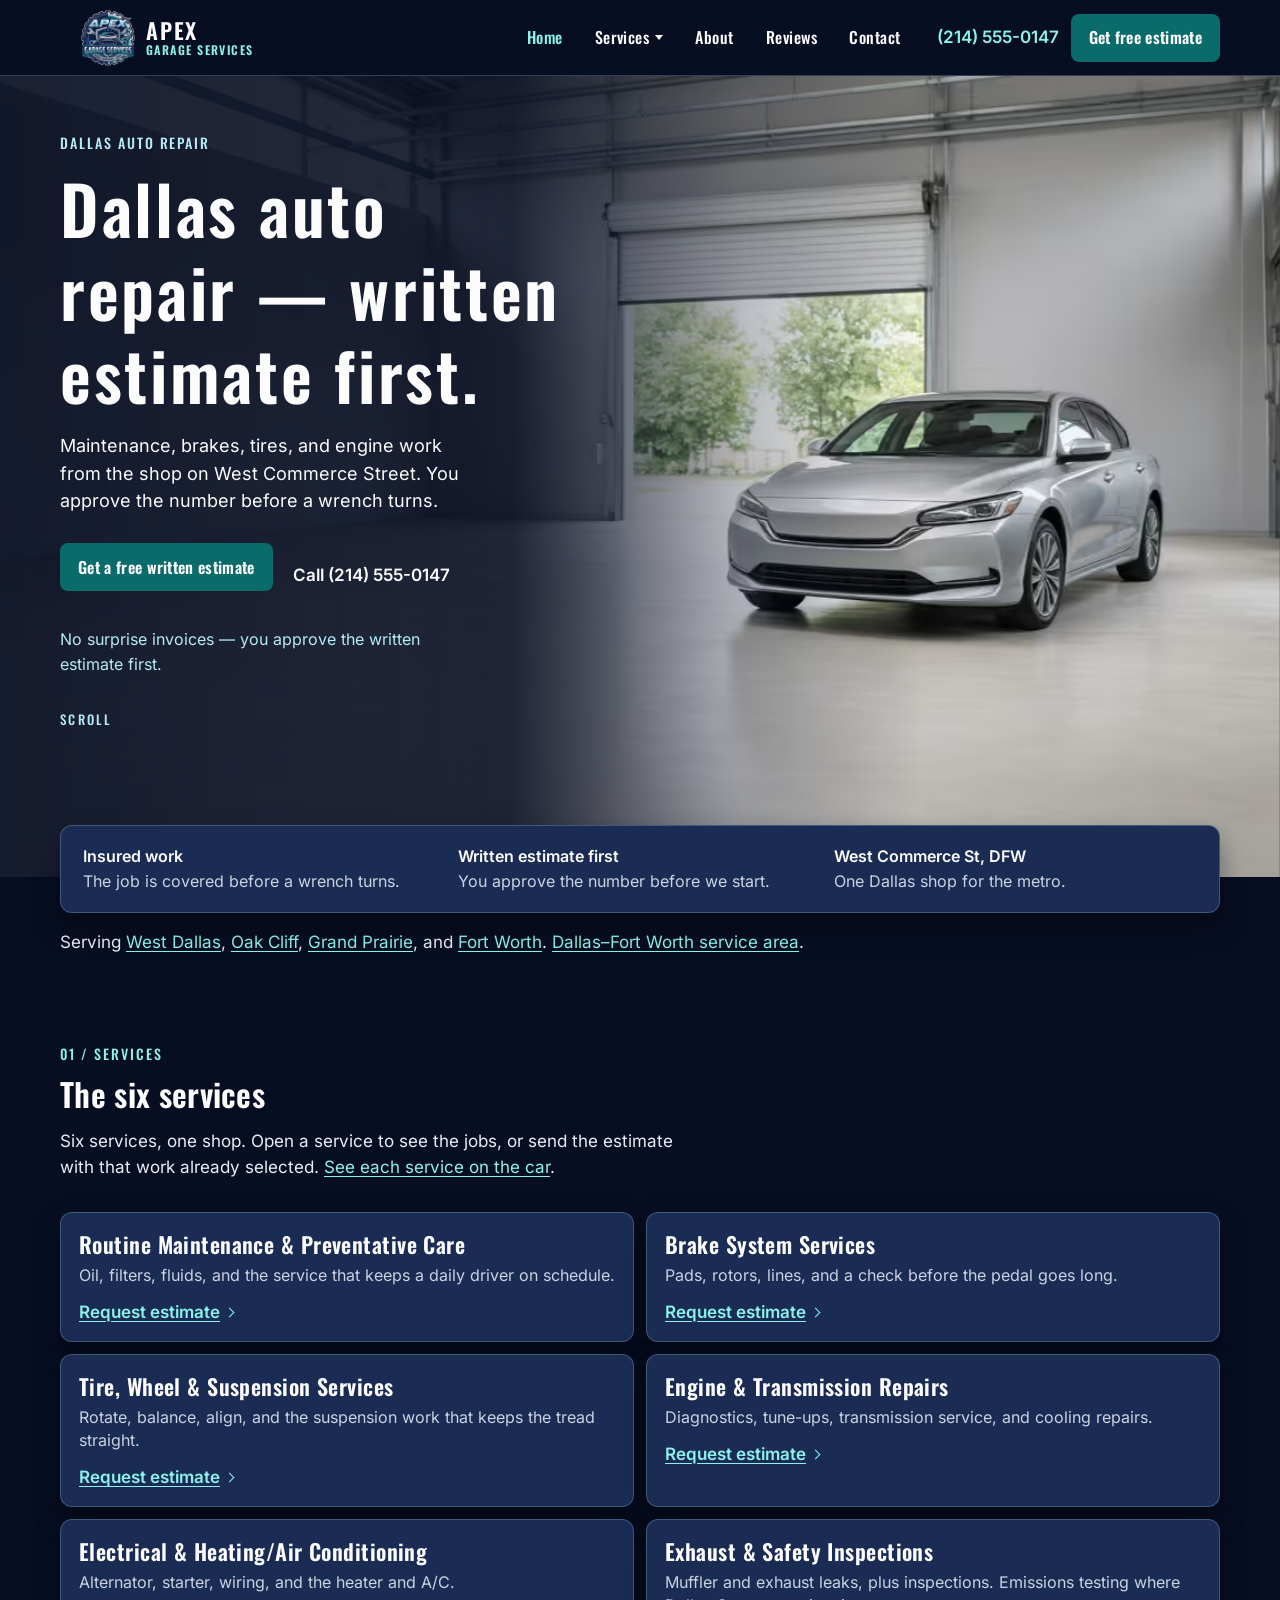
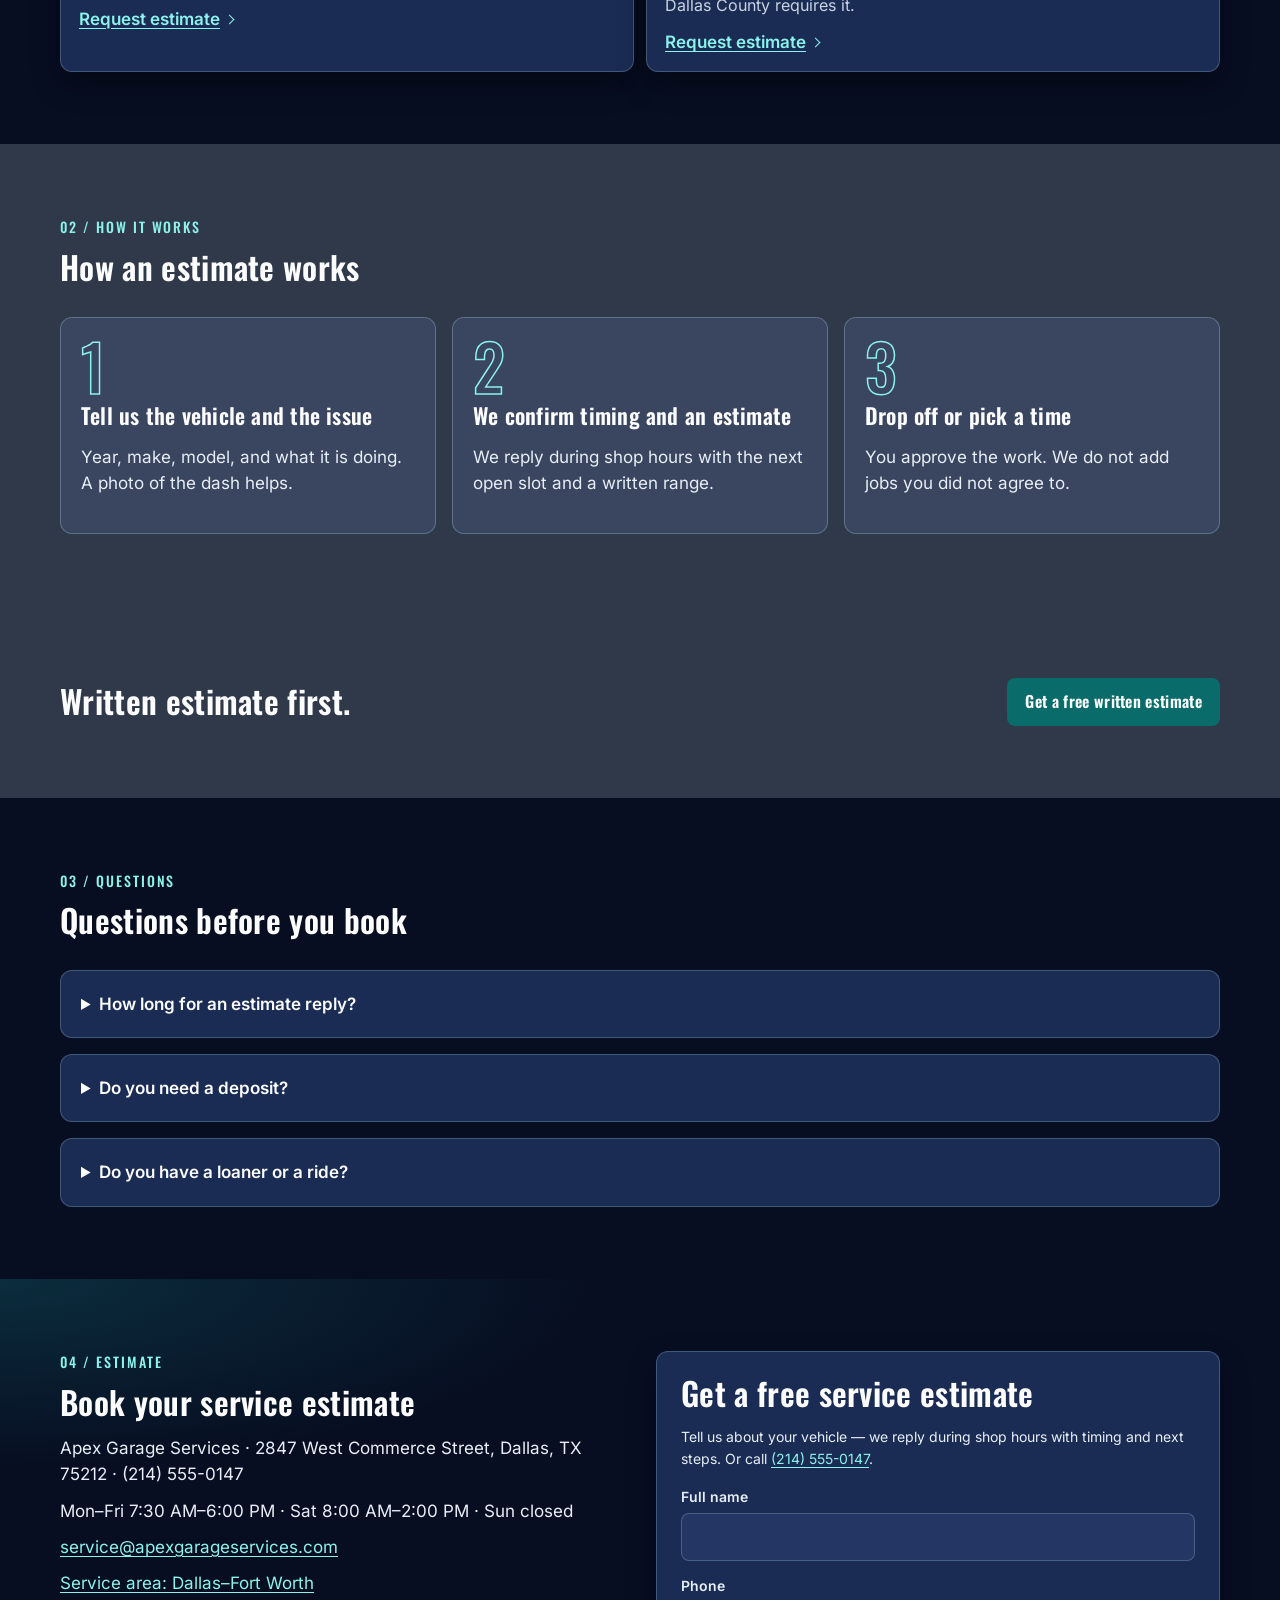
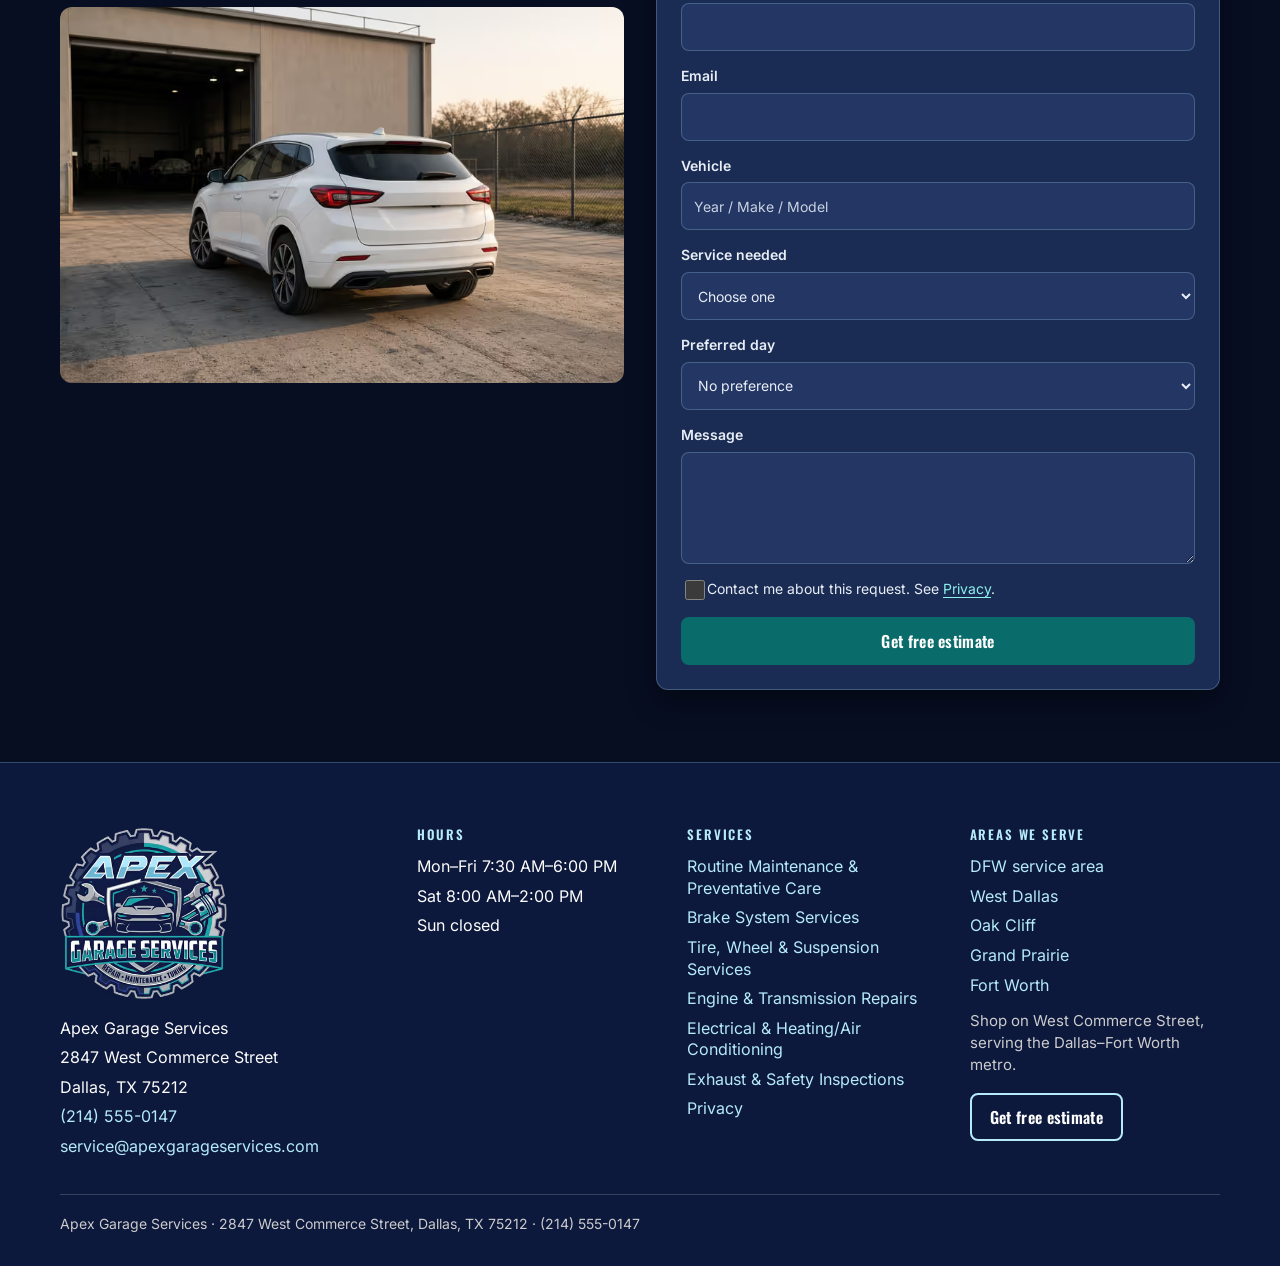
==== index.html @ 8681dbf9 "Show each service on a labeled cutaway of the sedan. The services stage opens on a cutaway with six " ====
<!DOCTYPE html>
<html lang="en">
<head>
<meta charset="utf-8">
<meta name="viewport" content="width=device-width, initial-scale=1">
<meta name="robots" content="noindex, nofollow">
<title>Dallas Auto Repair | Written Estimates | Apex Garage Services</title>
<meta name="description" content="Maintenance, brakes, tires, engine work, electrical, and inspections on West Commerce Street in West Dallas. Written estimate first — you approve the work before we start.">
<link rel="canonical" href="https://apex-garage-services.vercel.app/">
<meta property="og:title" content="Dallas Auto Repair | Written Estimates | Apex Garage Services">
<meta property="og:description" content="Maintenance, brakes, tires, engine work, electrical, and inspections on West Commerce Street in West Dallas. Written estimate first — you approve the work before we start.">
<meta property="og:type" content="website">
<meta property="og:url" content="https://apex-garage-services.vercel.app/">
<meta property="og:image" content="https://apex-garage-services.vercel.app/assets/img/og-default.jpg">
<meta name="twitter:card" content="summary_large_image">
<meta name="twitter:title" content="Dallas Auto Repair | Written Estimates | Apex Garage Services">
<meta name="twitter:description" content="Maintenance, brakes, tires, engine work, electrical, and inspections on West Commerce Street in West Dallas. Written estimate first — you approve the work before we start.">
<meta name="twitter:image" content="https://apex-garage-services.vercel.app/assets/img/og-default.jpg">
<meta name="theme-color" content="#0C183C">
<link rel="icon" href="favicon.png" type="image/png">
<link rel="preload" as="image" type="image/avif" imagesrcset="assets/img/hero-bay-480.avif 480w, assets/img/hero-bay-768.avif 768w, assets/img/hero-bay-960.avif 960w, assets/img/hero-bay.avif 1280w" imagesizes="100vw" fetchpriority="high">
<link rel="preload" href="assets/fonts/oswald-latin.woff2" as="font" type="font/woff2" crossorigin>
<style id="apex-css">@keyframes hero-drift{0%{transform:scale(1.07)}to{transform:scale(1)}}@keyframes rise-in{0%{opacity:0;transform:translateY(16px)}to{opacity:1;transform:none}}@keyframes pin-pulse{0%{transform:scale(.7);opacity:.9}to{transform:scale(1.5);opacity:0}}@font-face{font-family:Inter;font-style:normal;font-weight:400 600;font-display:swap;src:url(/assets/fonts/inter-latin.woff2)format("woff2");unicode-range:U+0000-00FF,U+0131,U+0152-0153,U+02BB-02BC,U+02C6,U+02DA,U+02DC,U+0304,U+0308,U+0329,U+2000-206F,U+20AC,U+2122,U+2191,U+2193,U+2212,U+2215,U+FEFF,U+FFFD}@font-face{font-family:Oswald;font-style:normal;font-weight:500 600;font-display:swap;src:url(/assets/fonts/oswald-latin.woff2)format("woff2");unicode-range:U+0000-00FF,U+0131,U+0152-0153,U+02BB-02BC,U+02C6,U+02DA,U+02DC,U+0304,U+0308,U+0329,U+2000-206F,U+20AC,U+2122,U+2191,U+2193,U+2212,U+2215,U+FEFF,U+FFFD}:root{--apex-navy:#0c183c;--apex-slate:#30394a;--apex-cyan:#b5eaf8;--apex-teal:#189c9c;--apex-teal-deep:#0c8490;--apex-teal-text:#8cf3ec;--apex-teal-text-hover:#d8fbff;--apex-teal-btn:#0a6b6b;--apex-teal-btn-hover:#084f52;--apex-silver:#acb1b7;--apex-silver-light:#cccccc;--apex-white:#fcfcfc;--apex-ground:#070e22;--apex-surface:#1b2c54;--apex-surface-2:#243664;--apex-line:rgba(181, 234, 248, 0.24);--apex-ink:#e8eef6;--apex-muted:#c9d3e2;--apex-navy-hover:#08122c;--apex-danger:#ffb7c3;--shadow:0 12px 28px rgba(0, 0, 0, 0.4);--radius-card:12px;--radius-ctl:8px;--max:1160px;--header:76px;--ease-out:cubic-bezier(0.2, 0.7, 0.2, 1);--motion-hover:220ms;--motion-reveal:520ms;--motion-menu:200ms}*,::after,::before{box-sizing:border-box}body,html{overflow-x:clip}html{scroll-behavior:smooth;color-scheme:dark}body{margin:0;background:var(--apex-ground);color:var(--apex-ink);font-family:Inter,system-ui,-apple-system,"Segoe UI",sans-serif;font-size:17px;line-height:1.55}img{max-width:100%;display:block}a{text-underline-offset:.18em}.bay-show .lane.is-on .lane-main strong,.site-nav a[aria-current=page],.site-nav a[aria-current=true],a,a:visited{color:var(--apex-teal-text)}.card h2 a:hover,.card h3 a:hover,a:hover{color:var(--apex-teal-text-hover)}.btn,.eyebrow,.menu-btn,.site-nav a,h1,h2,h3{font-family:Oswald,"Arial Narrow",Impact,sans-serif}.skip,h1,h2,h3{color:var(--apex-white)}h1,h2,h3{margin:0 0 16px;font-weight:600;letter-spacing:.01em;line-height:1.08}h1{font-size:clamp(36px,5vw,56px);max-width:16ch}h2{font-size:clamp(28px,3vw,32px)}h3{font-size:22px}p{margin:0 0 16px}.skip{position:absolute;left:16px;top:-40px;z-index:20;background:var(--apex-surface);padding:8px 12px}.skip:focus{top:8px}:focus-visible{outline:2px solid var(--apex-cyan);outline-offset:3px}.wrap{width:min(var(--max),calc(100% - 32px));margin-inline:auto}.site-header{position:sticky;top:0;z-index:30;height:var(--header);background:var(--apex-ground);border-bottom:1px solid var(--apex-line)}.header-bar,.logo{display:flex;align-items:center}.header-bar{height:100%;gap:24px}.logo{flex:none;gap:10px;color:var(--apex-white);text-decoration:none}.logo img{width:56px;height:56px;object-fit:contain}.logo-text{display:flex;flex-direction:column;gap:3px;line-height:1;font-family:Oswald,"Arial Narrow",Impact,sans-serif;font-weight:600}.logo-text span:first-child{font-size:22px;letter-spacing:.08em;text-transform:uppercase}.logo-text span:last-child{font-size:12px;letter-spacing:.12em;text-transform:uppercase;color:var(--apex-teal-text)}.site-nav{display:flex;align-items:center;gap:8px;margin-left:auto}.site-nav a{color:var(--apex-white);text-decoration:none;font-size:16px;letter-spacing:.03em;padding:10px 12px;border-radius:var(--radius-ctl)}.site-nav a:hover{background:var(--apex-surface-2);color:var(--apex-white)}.nav-drop{position:relative}.nav-drop>a{display:inline-flex;align-items:center;gap:6px}.nav-drop>a::after{content:"";width:0;height:0;border-left:4px solid transparent;border-right:4px solid transparent;border-top:5px solid currentColor}.nav-menu{display:flex;flex-direction:column;gap:4px;position:absolute;top:calc(100% + 4px);left:0;z-index:5;width:max-content;min-width:260px;max-width:min(26rem,calc(100vw - 24px));padding:8px;background:var(--apex-surface);border:1px solid var(--apex-line);border-radius:var(--radius-card);box-shadow:var(--shadow);visibility:hidden;opacity:0;transform:translateY(4px);pointer-events:none}.nav-menu::before{content:"";position:absolute;left:0;right:0;top:-12px;height:12px}.nav-drop:focus-within .nav-menu,.nav-drop:hover .nav-menu,.nav-drop[data-open=true] .nav-menu{visibility:visible;opacity:1;transform:none;pointer-events:auto;transition:opacity var(--motion-menu) var(--ease-out),transform var(--motion-menu) var(--ease-out)}.nav-menu a{display:flex;padding:10px 18px;line-height:1.25;letter-spacing:.02em;white-space:normal}.header-actions{display:flex;align-items:center;gap:12px}.call,.nav-menu a{min-height:44px;align-items:center}.call{color:var(--apex-teal-text);font-weight:600;text-decoration:none;display:inline-flex}.btn,.menu-btn{min-height:48px;border-radius:var(--radius-ctl);color:var(--apex-white);font-size:16px}.menu-btn{display:none;min-width:48px;border:1px solid var(--apex-line);background:var(--apex-surface);letter-spacing:.04em}.btn{position:relative;isolation:isolate;display:inline-flex;align-items:center;justify-content:center;padding:0 18px;border:0;font-weight:600;letter-spacing:.02em;text-decoration:none;cursor:pointer}.btn-teal:hover,.btn:hover{background:var(--apex-teal-btn-hover);color:var(--apex-white)}.btn,.btn-teal{background:var(--apex-teal-btn)}.btn-ghost{background:0 0;color:var(--apex-cyan);border:2px solid var(--apex-cyan)}.btn-ghost:hover{background:rgba(181,234,248,.12);color:var(--apex-cyan)}.hero{display:grid;min-height:min(88vh,780px);background:var(--apex-navy);overflow:visible}.cards>*,.footer-grid>*,.gallery>*,.hero>*,.split>*,.steps>*{min-width:0}.hero-media{grid-area:1/1;min-height:100%;background:var(--apex-slate);overflow:hidden}.hero-shade{grid-area:1/1;z-index:1;background:linear-gradient(90deg,rgba(7,14,34,.92)0,rgba(7,14,34,.88) 40%,rgba(7,14,34,.28) 58%,rgba(7,14,34,0) 72%);pointer-events:none}.hero-media img{width:100%;height:100%;object-fit:cover}.hero-copy{grid-area:1/1;z-index:2;display:flex;flex-direction:column;justify-content:center;width:min(var(--max),calc(100% - 32px));margin-inline:auto;padding:56px 0 148px;background:0 0;color:var(--apex-white)}.hero-copy h1{font-size:clamp(2.75rem,4vw + 1rem,5rem);max-width:none;letter-spacing:.04em;line-height:1.24}.hero-copy h1 span{display:block}.hero-actions{display:flex;flex-wrap:wrap;align-items:center;gap:12px 20px;margin:4px 0 12px}.hero-actions .btn{margin:0}.hero-call{color:var(--apex-white);font-weight:600;text-decoration:none;min-height:48px;display:inline-flex;align-items:center}.hero-call:hover,.scroll-cue{color:var(--apex-cyan)}.scroll-cue{margin:12px 0 0;font-family:Oswald,"Arial Narrow",Impact,sans-serif;font-size:13px;letter-spacing:.18em;text-transform:uppercase}.chips a,.promise-card{background:var(--apex-surface)}.promise-card{grid-area:1/1;z-index:3;align-self:end;width:min(var(--max),calc(100% - 32px));margin:0 auto -36px;padding:18px 22px;color:var(--apex-ink);border:1px solid var(--apex-line);border-radius:var(--radius-card);box-shadow:var(--shadow)}.promise-card .trust li{padding-top:0;border-top:0;color:var(--apex-muted)}.promise-card .trust strong{color:var(--apex-white)}.area-band{padding:52px 0 16px;background:var(--apex-ground)}.area-band p{margin-block:0}.chips,.cta-band .wrap{display:flex;flex-wrap:wrap}.chips{gap:10px;margin:0;padding:0;list-style:none}.chips a{display:inline-flex;align-items:center;min-height:44px;padding:0 16px;border:1.5px solid var(--apex-teal);border-radius:999px;color:var(--apex-teal-text);font-weight:600;text-decoration:none}.chips a:hover{background:var(--apex-surface-2);color:var(--apex-teal-text-hover)}.cta-band{padding:36px 0}.cta-band .wrap{align-items:center;justify-content:space-between;gap:16px 24px}.cta-band h2{margin:0}#estimate{scroll-margin-top:calc(var(--header) + 8px)}.band .step h3,.band>.wrap>.section-head h2,.cta-band .btn,.cta-band h2,.hero-copy h1,.trust strong{color:var(--apex-white)}.band-navy{background:var(--apex-navy)}.band .step span{font-size:clamp(42px,5vw,68px);line-height:.85;margin-bottom:12px;color:transparent;-webkit-text-stroke:1.5px var(--apex-teal-text)}.band .step{color:var(--apex-ink);background:#3a4560;border-color:rgba(181,234,248,.28)}.eyebrow{margin:0 0 12px;color:var(--apex-teal-text);font-size:14px;letter-spacing:.14em;text-transform:uppercase}.hero-copy .eyebrow{color:var(--apex-cyan)}.lede{font-size:18px;max-width:38ch}.hero-copy .btn{align-self:flex-start;margin:8px 0 24px}.trust{display:grid;grid-template-columns:repeat(3,1fr);gap:12px;margin:0;padding:0;list-style:none}.trust li{margin:0;padding-top:12px;border-top:1px solid rgba(252,252,252,.28);color:var(--apex-silver-light);font-size:16px}.trust strong{display:block;font-size:16px}.section{padding:72px 0}.section-head{max-width:640px;margin-bottom:32px}.cards{display:grid;grid-template-columns:repeat(3,1fr);gap:24px}.lane-list{display:grid;grid-template-columns:1fr 1fr;gap:12px;margin:0;padding:0;list-style:none}.lane{display:flex;flex-direction:column;align-items:flex-start;gap:12px;position:relative;isolation:isolate;min-height:100%;padding:18px 18px 16px;background:var(--apex-surface);border:1px solid var(--apex-line);border-radius:var(--radius-card);box-shadow:var(--shadow);--spot-x:50%;--spot-y:20%}.lane::after,.lane::before{content:"";position:absolute;pointer-events:none}.lane::before{inset:0;border-radius:inherit;background:radial-gradient(240px circle at var(--spot-x) var(--spot-y),rgba(140,243,236,.22),transparent 70%);opacity:0}.lane::after{left:16px;right:16px;top:0;height:1px;background:linear-gradient(90deg,transparent,var(--apex-teal-text),transparent);opacity:0;transform:scaleX(.4);transform-origin:center}.lane:focus-within{border-color:rgba(140,243,236,.55)}.lane-est,.lane-main{position:relative;z-index:1}.lane-main{text-decoration:none}.lane-main strong{display:block;margin-bottom:6px;font-family:Oswald,"Arial Narrow",Impact,sans-serif;font-weight:600;font-size:22px;letter-spacing:.02em;line-height:1.2}.lane-main span{display:block;color:var(--apex-muted);font-size:16px;line-height:1.45}.lane-main,.lane-main:hover{color:var(--apex-white)}.lane-est{display:inline-flex;align-items:center;gap:6px;font-weight:600}.lane-est::after{content:"";width:7px;height:7px;border-top:1.5px solid currentColor;border-right:1.5px solid currentColor;transform:rotate(45deg)}@media (max-width:800px){.lane-list{grid-template-columns:1fr}}.card,.card>a{position:relative}.card{display:flex;flex-direction:column;isolation:isolate;background:var(--apex-surface);border:1px solid var(--apex-line);border-radius:var(--radius-card);box-shadow:var(--shadow);overflow:visible}.card>a{display:block;aspect-ratio:3/2;overflow:hidden;border-radius:calc(var(--radius-card) - 1px) calc(var(--radius-card) - 1px)0 0}.card img{position:absolute;inset:0;width:100%;height:100%;object-fit:cover}.card h2{margin:0;font-size:22px}.card h2 a,.card h3 a{color:inherit;text-decoration:none}.logo picture,.site-footer picture{display:contents}.card>a picture,.card>picture,.frame picture,.hero-media picture{display:block;height:100%}.lead-form button:disabled{opacity:.65;cursor:wait}.form-status{margin:0 0 12px}.card-body{padding:20px 20px 24px;display:flex;flex-direction:column;gap:8px;flex:1}.card-body p{flex:1}.icon{width:36px;height:36px;color:var(--apex-teal)}.faq,.gallery .stack,.quotes,.steps{display:grid;gap:16px}.steps{grid-template-columns:repeat(3,1fr)}.faq details,.note,.quote,.step{background:var(--apex-surface);border:1px solid var(--apex-line);border-radius:var(--radius-card);padding:20px}.step span{display:block;margin-bottom:8px;color:var(--apex-teal-text);font-family:Oswald,"Arial Narrow",sans-serif;font-size:20px}.band{background:var(--apex-slate);color:var(--apex-white)}.band a,.site-footer a{color:var(--apex-cyan)}.split{display:grid;grid-template-columns:1fr 1fr;gap:32px;align-items:start}.frame{border-radius:var(--radius-card);overflow:hidden;min-height:240px;background:var(--apex-slate)}.frame img{width:100%;height:100%;object-fit:cover;min-height:240px}.nap{margin:0;padding:0;list-style:none}.nap li{margin:0 0 10px}.lead-form{background:var(--apex-surface);border:1px solid var(--apex-line);border-radius:var(--radius-card);box-shadow:var(--shadow);padding:24px}.form-grid,label{display:grid;gap:14px}label{gap:6px;font-size:14px;font-weight:600}input,select,textarea{width:100%;min-height:48px;padding:10px 12px;border:1px solid var(--apex-line);border-radius:var(--radius-ctl);background:var(--apex-surface-2);color:var(--apex-ink);font:inherit;font-weight:400}textarea{min-height:112px;resize:vertical}input:focus,select:focus,textarea:focus{outline:2px solid var(--apex-cyan);outline-offset:1px;border-color:var(--apex-teal)}.check{grid-template-columns:20px 1fr;align-items:start;font-weight:400}.check input{width:20px;min-height:20px;margin-top:2px;accent-color:var(--apex-teal)}.hp{position:absolute;left:-9999px;height:0;overflow:hidden}.field-error{margin:0;color:var(--apex-danger);font-size:14px;font-weight:600}::placeholder{color:var(--apex-muted);opacity:1}::selection{background:var(--apex-cyan);color:var(--apex-navy)}input:-webkit-autofill,select:-webkit-autofill,textarea:-webkit-autofill{-webkit-text-fill-color:var(--apex-ink);caret-color:var(--apex-ink);box-shadow:0 0 0 1000px var(--apex-surface-2) inset}.is-invalid{border-color:var(--apex-danger)}.help{margin:0 0 16px;font-size:14px}.site-footer{background:var(--apex-navy);color:var(--apex-white);padding:64px 0 32px;border-top:1px solid var(--apex-line)}.footer-grid{display:grid;grid-template-columns:minmax(220px,1.3fr) minmax(190px,.95fr) minmax(200px,1fr) minmax(200px,1fr);gap:36px 32px;align-items:start}.lockup{width:168px;height:auto}.fine{margin-top:36px;padding-top:18px;border-top:1px solid rgba(252,252,252,.18);color:var(--apex-silver-light);font-size:14px}.mobile-bar{display:none}.page-hero{padding:56px 0 8px}.page-hero h1{max-width:18ch;font-size:clamp(2.25rem,3vw + 1rem,3.4rem)}.prose{max-width:68ch}.breadcrumbs ol,.related{display:flex;flex-wrap:wrap;gap:12px}.gallery{display:grid;grid-template-columns:1.4fr 1fr;gap:16px}details summary{cursor:pointer;font-weight:600;color:var(--apex-white)}details p{margin:12px 0 0}@media (max-width:900px){.cards,.footer-grid,.gallery,.split,.steps,.trust{grid-template-columns:1fr}.section{padding:48px 0}.nav-drop,.nav-menu,.site-nav{flex-direction:column;align-items:stretch}.site-nav{display:none;position:absolute;top:var(--header);left:0;right:0;gap:0;padding:8px 16px 16px;background:var(--apex-surface);border-bottom:1px solid var(--apex-line)}.site-nav[data-open=true]{display:flex}.nav-drop,.nav-menu{display:flex}.nav-menu{position:static;width:auto;min-width:0;margin:4px 0 8px;padding:6px;gap:4px;border:1px solid var(--apex-line);border-radius:var(--radius-ctl);box-shadow:none;background:var(--apex-ground);visibility:visible;opacity:1;transform:none;pointer-events:auto}.nav-menu a{white-space:normal}.menu-btn{display:inline-flex;align-items:center;justify-content:center}.logo img{width:44px;height:44px}.logo-text span:first-child{font-size:18px}.logo-text span:last-child{font-size:10px}.header-actions .btn,.header-actions .call{display:none}.mobile-bar{display:grid;grid-template-columns:1fr 1fr;gap:8px;position:fixed;left:0;right:0;bottom:0;z-index:40;padding:8px 12px calc(8px + env(safe-area-inset-bottom));background:var(--apex-surface);border-top:1px solid var(--apex-line)}html{scroll-padding-bottom:112px}body{padding-bottom:112px}#estimate,.lead-form,.lead-form button,.lead-form input,.lead-form select,.lead-form textarea{scroll-margin-bottom:112px}}@media (prefers-reduced-motion:reduce){html{scroll-behavior:auto}*,::after,::before{animation:none!important;transition:none!important}[data-reveal],[data-reveal].is-pending,[data-reveal].is-shown{opacity:1!important;transform:none!important}.nav-drop:focus-within .nav-menu,.nav-drop:hover .nav-menu,.nav-drop[data-open=true] .nav-menu{opacity:1!important;visibility:visible!important;transform:none!important}}.trust-line{margin:0 0 20px;color:var(--apex-cyan);font-size:16px;max-width:36ch}.breadcrumbs{padding:16px 0 0;font-size:14px}.breadcrumbs ol{gap:8px;margin:0;padding:0;list-style:none;color:var(--apex-muted)}.breadcrumbs li:not(:last-child)::after{content:"/";margin-left:8px;color:var(--apex-silver)}.breadcrumbs a{color:var(--apex-teal-text);text-decoration:none}.breadcrumbs a:hover,.site-footer a:hover{text-decoration:underline}.map-embed{margin:16px 0;border-radius:var(--radius-card);overflow:hidden;border:1px solid var(--apex-line);background:var(--apex-slate);aspect-ratio:4/3}.map-embed iframe{display:block;width:100%;height:100%;border:0}.neighborhoods{display:grid;gap:28px;max-width:72ch}.neighborhood h2{margin-bottom:10px}.bio-slots,.cert-slots{display:grid;gap:12px;margin:0 0 24px;padding:0}.cert-slots{list-style:disc;padding-left:1.2em}#google-reviews .prose,.bio-slot{padding:16px;border:1px dashed var(--apex-line);border-radius:var(--radius-card);background:var(--apex-surface)}.bio-slot h3{margin-bottom:8px;font-size:18px}.area-links a{white-space:nowrap}.mobile-bar.is-hidden{transform:translateY(110%);pointer-events:none}.mobile-bar{transition:transform .2s ease}.mobile-bar .btn{width:100%}@media (max-width:900px){.hero{display:flex;flex-direction:column;min-height:0}.hero-shade{display:none}.hero-media{position:relative;height:26vh;min-height:160px;max-height:220px}.hero-media img,.hero-media picture{max-height:none;height:100%;aspect-ratio:auto}.hero-copy{width:auto;margin:0;padding:22px 20px 16px;background:var(--apex-navy)}.hero-copy h1{font-size:clamp(1.85rem,7.2vw,2.5rem);max-width:none;letter-spacing:.03em;line-height:1.12}.hero-copy .lede{font-size:16.5px}.promise-card{position:relative;width:min(var(--max),calc(100% - 32px));margin:16px auto 0}.area-band{padding-top:28px}.scroll-cue{display:none}.trust-line{margin-bottom:12px}}@media (max-width:900px) and (max-height:700px){.hero-media{height:22vh;min-height:140px;max-height:180px}.hero-copy{padding-top:16px;padding-bottom:8px}}.site-footer h2{margin:0 0 14px;color:var(--apex-cyan);font-size:13px;font-weight:600;letter-spacing:.14em;text-transform:uppercase;line-height:1.2}.footer-list{display:grid;gap:8px;margin:0;padding:0;list-style:none}.footer-brand .footer-list{margin-top:18px}.site-footer .footer-list li{margin:0;color:var(--apex-white);font-size:16px;line-height:1.35}.site-footer a{text-decoration:none}.footer-note{margin:14px 0 0;color:var(--apex-silver-light);font-size:15px;line-height:1.45;max-width:32ch}.site-footer .btn{margin-top:18px;color:var(--apex-white)}.site-footer .btn:hover{text-decoration:none;color:var(--apex-white)}@media (max-width:1100px){.footer-grid{grid-template-columns:1fr 1fr}}@media (max-width:900px){.footer-grid{grid-template-columns:1fr}}#estimate{background:radial-gradient(820px 260px at 0% 0%,rgba(24,156,156,.22),transparent 72%),var(--apex-ground)}.reviews-hero{background:var(--apex-navy);padding:72px 0}.reviews-hero,.reviews-hero .lede,.reviews-hero h1{color:var(--apex-white)}.reviews-hero .eyebrow{color:var(--apex-cyan)}.reviews-hero .lede{max-width:40ch}#google-reviews{padding-top:0}#google-reviews .prose{border:1px solid var(--apex-line);box-shadow:var(--shadow);padding:32px 28px;margin-top:-36px}.nav-drop>a,.site-nav>a,details summary{position:relative}.nav-drop>a::before,.site-nav>a::before,details summary::after{content:"";position:absolute;left:12px;right:12px;bottom:4px;height:2px;background:var(--apex-teal);transform:scaleX(0);transform-origin:left center;pointer-events:none}.btn::before,.card::after{content:"";position:absolute;inset:0;border-radius:inherit;pointer-events:none;opacity:0}.btn::before{z-index:-1;box-shadow:0 8px 18px rgba(12,24,60,.18)}.card::after{z-index:-1;box-shadow:0 16px 32px rgba(12,24,60,.16)}details summary::after{left:0;right:0;bottom:0}.card>a:focus-visible{outline-offset:-4px}@media (hover:hover) and (pointer:fine){.btn,.card,.chips a{transition:transform var(--motion-hover) var(--ease-out)}.btn::before,.card::after,.lane-est::after,.lane::after,.lane::before,.nav-drop>a::before,.site-nav>a::before,details summary::after{transition:opacity var(--motion-hover) var(--ease-out),transform var(--motion-hover) var(--ease-out)}.card>a img{transition:transform 300ms var(--ease-out)}.chips a:hover{transform:translateY(-2px)}.btn:hover:not(:disabled){transform:translateY(-2px)}.btn:hover:not(:disabled)::before,.card:hover:not(.is-pending)::after{opacity:1}.btn-ghost:hover:not(:disabled){transform:translateY(-1px)}.btn:disabled,.btn:disabled:hover,.mobile-bar .btn,.mobile-bar .btn:hover{transform:none}.btn:disabled::before,.mobile-bar .btn::before{opacity:0}.nav-drop>a:hover::before,.site-nav>a:hover::before,details summary:hover::after{transform:scaleX(1)}.card:hover:not(.is-pending){transform:translateY(-4px)}.card:hover:not(.is-pending)>a img{transform:scale(1.025)}html.js-motion .card[data-reveal].is-shown:hover{transform:translateY(-4px);transition:transform var(--motion-hover) var(--ease-out),opacity var(--motion-reveal) var(--ease-out)}.lane{transition:transform var(--motion-hover) var(--ease-out),border-color var(--motion-hover) var(--ease-out)}.lane:focus-within:not(.is-pending),.lane:hover:not(.is-pending){transform:translateY(-6px);border-color:rgba(140,243,236,.55)}.lane:focus-within::after,.lane:focus-within::before,.lane:hover::after,.lane:hover::before{opacity:1}.lane:focus-within::after,.lane:hover::after{transform:scaleX(1)}.lane:focus-within .lane-est::after,.lane:hover .lane-est::after{transform:rotate(45deg) translate(2px,-2px)}html.js-motion .lane[data-reveal].is-shown:focus-within,html.js-motion .lane[data-reveal].is-shown:hover{transform:translateY(-6px);transition:transform var(--motion-hover) var(--ease-out),border-color var(--motion-hover) var(--ease-out),opacity var(--motion-reveal) var(--ease-out)}.frame img{transition:transform 420ms var(--ease-out)}.frame:hover img{transform:scale(1.035)}}@media (prefers-reduced-motion:no-preference){.hero-media img{transform-origin:68% 42%;animation:hero-drift 18s var(--ease-out) both}.hero-copy .eyebrow,.page-hero .wrap>*,.promise-card .trust li{animation:rise-in 520ms var(--ease-out) backwards}.hero-copy h1 span:nth-child(1),.page-hero .wrap>:nth-child(2){animation-delay:80ms}.page-hero .wrap>:nth-child(3){animation-delay:150ms}.hero-copy h1 span{animation:rise-in 560ms var(--ease-out) backwards}.hero-copy h1 span:nth-child(2){animation-delay:170ms}.hero-copy h1 span:nth-child(3){animation-delay:260ms}.hero-copy .lede{animation:rise-in 520ms var(--ease-out) 340ms backwards}.hero-actions{animation:rise-in 520ms var(--ease-out) 420ms backwards}.trust-line{animation:rise-in 520ms var(--ease-out) 500ms backwards}.scroll-cue{animation:rise-in 520ms var(--ease-out) 580ms backwards}.promise-card .trust li:nth-child(2){animation-delay:90ms}.promise-card .trust li:nth-child(3){animation-delay:170ms}.area-band p{animation:rise-in 520ms var(--ease-out) 180ms backwards}}html.js-motion [data-reveal].is-pending{opacity:0;transform:translateY(16px);transition:none}html.js-motion [data-reveal].is-shown{opacity:1;transform:none;transition:opacity var(--motion-reveal) var(--ease-out) var(--reveal-delay, 0ms),transform var(--motion-reveal) var(--ease-out) var(--reveal-delay, 0ms)}html.js-motion .lane[data-reveal].is-pending{transform:translateY(22px) scale(.98)}@media (max-width:900px){html.js-motion [data-reveal-group]>[data-reveal]{transition-delay:0ms!important}html.js-motion .lane-list>[data-reveal]{transition-delay:var(--reveal-delay, 0ms)!important}.nav-menu{visibility:visible;opacity:1;transform:none;pointer-events:auto}}#on-the-car{scroll-margin-top:calc(var(--header) + 8px)}.bay{display:grid;grid-template-columns:minmax(0,1fr) minmax(300px,460px);gap:28px;align-items:start}.bay-stage{position:sticky;top:calc(var(--header) + 12px);z-index:2}.bay-viewport{position:relative;overflow:hidden;aspect-ratio:16/9;border:1px solid var(--apex-line);border-radius:var(--radius-card);background:#15233f}.spin{position:absolute;inset:0;touch-action:pan-y;cursor:grab;user-select:none}.spin:focus-visible{outline:2px solid var(--apex-teal-text);outline-offset:-3px}.spin.is-dragging{cursor:grabbing}.spin-frame{position:absolute;inset:0;width:100%;height:100%;object-fit:cover;opacity:0;pointer-events:none;transition:opacity 420ms cubic-bezier(.4,0,.2,1)}.spin.is-dragging .spin-frame{transition-duration:70ms}.spin-frame.is-on{opacity:1}.spin-hint{margin:10px 0 0;color:var(--apex-muted);font-size:14px}.callout b,.pin{border-radius:50%}.pin{position:absolute;left:68%;top:63%;width:14px;height:14px;background:#8cf3ec;transform:translate(-50%,-50%);pointer-events:none;transition:opacity 320ms var(--ease-out)}.spin.is-dragging .cutaway,.spin.is-dragging .pin,.spin.is-free .cutaway,.spin.is-free .pin,.spin.is-turning .pin{opacity:0}.pin::after,.pin::before{content:"";position:absolute}.pin::before{left:50%;bottom:100%;width:2px;height:28px;background:#8cf3ec;transform:translateX(-50%)}.pin::after{inset:-8px;border:2px solid rgba(140,243,236,.7);border-radius:50%;animation:pin-pulse 1.6s var(--ease-out) infinite}.bay-status{margin:14px 0 0;min-height:3.4em}.bay-where{display:block;color:var(--apex-white);font-family:Oswald,"Arial Narrow",Impact,sans-serif;font-size:22px;font-weight:600;letter-spacing:.03em;line-height:1.15}.bay-name{display:block;margin-top:4px;color:var(--apex-cyan);font-size:15px}.svc-group{margin:0 0 22px;scroll-margin-top:calc(var(--header) + 12px)}.svc span,.svc strong,.svc-title span{display:block}.page-hero .svc-lede{max-width:48ch}.svc-group h3{margin:0 0 10px;color:var(--apex-cyan);font-size:18px;letter-spacing:.02em;line-height:1.25;text-transform:none}.cutaway img,.svc{width:100%;display:block}.svc{margin:0 0 6px;padding:10px 12px;border:1px solid transparent;border-radius:var(--radius-ctl);background:0 0;color:inherit;font:inherit;text-align:left;cursor:pointer}.svc strong{color:var(--apex-white);font-family:Oswald,"Arial Narrow",Impact,sans-serif;font-size:17px;font-weight:600;letter-spacing:.02em}.svc span{margin-top:2px;color:var(--apex-muted);font-size:14.5px;line-height:1.4}.svc:hover,.svc[aria-pressed=true]{background:var(--apex-surface-2);border-color:var(--apex-line);box-shadow:inset 3px 0 0 var(--apex-teal)}.bay-cta{margin:8px 0 0}@media (max-width:900px){.bay{grid-template-columns:1fr}.bay-stage{order:-1;position:sticky;top:calc(var(--header) + 4px);padding-bottom:8px;background:var(--apex-ground)}}.bay-show{display:flex;flex-direction:column;gap:22px}.bay-show .bay-stage{position:relative;top:auto;order:0;width:100%;padding:0;background:0 0}.bay-show .bay-viewport{aspect-ratio:auto;min-height:0;border-radius:20px;background:#152240;box-shadow:0 28px 70px rgba(0,0,0,.45)}.bay-show .spin-stage{position:relative;aspect-ratio:16/11;background:radial-gradient(70% 42%at 50% 100%,rgba(24,156,156,.22),transparent 70%),#152240}.bay-show .spin{top:auto;right:0;bottom:0;left:0;height:calc(100%*9/11)}.callout-lines,.cutaway{position:absolute;inset:0}.cutaway{z-index:2;margin:0;pointer-events:none;transition:opacity 320ms var(--ease-out)}.cutaway img{height:100%;object-fit:cover}.callout-lines{width:100%;height:100%;overflow:visible}.cline{stroke:rgba(181,234,248,.75);stroke-width:1.5px;vector-effect:non-scaling-stroke;fill:none}.cline.is-on{stroke:#8cf3ec;stroke-width:2px}.callout,.cdot{position:absolute}.cdot{z-index:3;width:10px;height:10px;margin:-5px 0 0-5px;border-radius:50%;background:#8cf3ec;box-shadow:0 0 0 4px rgba(140,243,236,.22)}.cdot.is-on{box-shadow:0 0 0 6px rgba(140,243,236,.38)}.callout{z-index:4;display:inline-flex;align-items:center;gap:8px;min-height:36px;margin:0;padding:4px 12px 4px 4px;border:1px solid transparent;border-radius:999px;background:#fff;color:#10203f;box-shadow:0 8px 18px rgba(0,0,0,.28);cursor:pointer;font-family:Oswald,"Arial Narrow",Impact,sans-serif;font-size:14px;font-weight:600;letter-spacing:.04em;line-height:1;text-transform:uppercase;pointer-events:auto}.callout b{display:grid;place-items:center;width:28px;height:28px;background:#149c9c;color:#fff;font-size:13px}.callout.is-on{border-color:#8cf3ec;box-shadow:0 0 0 3px rgba(140,243,236,.35),0 8px 18px rgba(0,0,0,.28)}.callout:focus-visible{outline:2px solid #10203f;outline-offset:3px}.bay-show .spin:not(.is-dragging):not(.is-free) .bay-status,.bay-show .spin:not(.is-dragging):not(.is-free) .pin{opacity:0}.bay-show .pin{width:16px;height:16px}.bay-show .pin::before{height:42px}.bay-show .bay-status,.bay-show .spin-hint{position:absolute;z-index:3;margin:0;pointer-events:none}.bay-show .spin-hint{top:16px;right:16px;padding:6px 12px;border:1px solid var(--apex-line);border-radius:999px;background:rgba(7,14,34,.62);color:var(--apex-cyan);font-size:13px;letter-spacing:.08em;text-transform:uppercase}.bay-show .bay-status{left:16px;bottom:16px;min-height:0;max-width:min(420px,calc(100% - 32px));padding:14px 16px;border:1px solid var(--apex-line);border-radius:14px;background:rgba(7,14,34,.78)}.job-dock{gap:10px}.job-dock,.job-sets{display:grid}.bay-show .job-dock{position:absolute;z-index:4;top:16px;left:16px;right:156px;width:auto;margin:0;padding:12px;border:1px solid rgba(181,234,248,.18);border-radius:16px;background:rgba(7,14,34,.58);backdrop-filter:blur(10px)}.bay-show .job-dock .svc{padding:8px 10px}.bay-show .job-dock .svc span{margin-top:1px;font-size:13.5px;line-height:1.35}.job-kicker{margin:0;color:var(--apex-cyan);font-family:Oswald,"Arial Narrow",Impact,sans-serif;font-size:13px;font-weight:600;letter-spacing:.14em;text-transform:uppercase}.job-set{display:grid;grid-template-columns:1fr 1fr;gap:8px;transition:opacity 400ms var(--ease-out)}.job-set.is-out,.job-set.is-shown{grid-area:1/1}.job-set.is-out{opacity:0;pointer-events:none}.job-set[hidden]{display:none}.bay-show .lane.svc-group,.job-set .svc{margin:0}.bay-show .pick-list{gap:14px}.bay-show .lane{align-items:stretch;padding:0;border-left-width:3px;border-left-color:rgba(181,234,248,.28);background:linear-gradient(180deg,rgba(181,234,248,.05),transparent 42%),var(--apex-surface);border-radius:18px}.bay-show .lane.is-on{border-color:rgba(140,243,236,.4);border-left-color:var(--apex-teal-text);background:linear-gradient(100deg,rgba(140,243,236,.12),transparent 48%),var(--apex-surface)}.bay-show .lane.is-on,.bay-show .lane:focus-within,.bay-show .lane:hover{border-left-color:var(--apex-teal-text)}.bay-show .lane::after{left:20px;right:20px;top:auto;bottom:0;width:auto;height:2px;opacity:1;transform:scaleX(0);transform-origin:left center;background:linear-gradient(90deg,var(--apex-teal-text),transparent 78%)}.bay-show .lane.is-on::after,.bay-show .lane:focus-within::after,.bay-show .lane:hover::after{transform:scaleX(1)}.bay-show .svc-lead,.bay-show .svc-lead:hover,.bay-show .svc-lead[aria-pressed=true]{display:grid;grid-template-columns:58px minmax(0,1fr);gap:10px 14px;align-items:start;width:100%;height:100%;margin:0;padding:22px 20px 20px;border:0;background:0 0;box-shadow:none;cursor:pointer}.pick-no{padding-top:2px;font-family:Oswald,"Arial Narrow",Impact,sans-serif;font-size:32px;font-weight:600;letter-spacing:.04em;line-height:1;color:#9bb6cc}.bay-show .lane.is-on .pick-no,.bay-show .lane.is-on .pick-where,.bay-show .lane:focus-within .pick-no,.bay-show .lane:focus-within .pick-where,.bay-show .lane:hover .pick-no,.bay-show .lane:hover .pick-where{color:var(--apex-teal-text)}.bay-show .pick-copy{display:block;min-width:0}.bay-show .pick-copy strong{margin-bottom:6px;font-size:22px;line-height:1.15}.bay-show .pick-copy>span{margin-top:0;font-size:16px;line-height:1.45}.pick-where{display:flex;align-items:center;gap:8px;margin-top:14px;color:var(--apex-muted);font-family:Oswald,"Arial Narrow",Impact,sans-serif;font-size:13px;font-style:normal;font-weight:600;letter-spacing:.14em;line-height:1;text-transform:uppercase}.pick-where::before{content:"";width:6px;height:6px;flex:0 0 6px;border-radius:50%;background:currentColor;box-shadow:0 0 0 3px rgba(140,243,236,.16)}@media (max-width:1000px){.bay-show .spin-stage{display:flex;flex-direction:column;aspect-ratio:auto;min-height:0;background:0 0}.bay-show .spin{position:relative;inset:auto;width:100%;height:auto;aspect-ratio:16/11;min-height:230px}.bay-show .spin-frame{object-fit:contain;object-position:center bottom}.bay-show .spin-hint{top:8px;right:8px}.callout{font-size:11px;gap:6px;padding:3px 8px 3px 3px}.callout b{width:22px;height:22px;font-size:11px}.bay-show .bay-status{max-width:46%;padding:10px 12px}.bay-show .bay-name{font-size:13px}.bay-show .job-dock{position:relative;top:auto;left:auto;right:auto;order:-1;margin:12px 12px 8px;padding:0;border:0;background:0 0;backdrop-filter:none}.job-set{grid-template-columns:1fr}.bay-show .bay-where{font-size:18px}.bay-show .svc-lead,.bay-show .svc-lead:hover,.bay-show .svc-lead[aria-pressed=true]{grid-template-columns:46px minmax(0,1fr);padding:18px 16px 16px}.pick-no{font-size:26px}.bay-show .pick-copy strong{font-size:20px}}</style>
<script type="application/ld+json">{"@context":"https://schema.org","@type":"AutoRepair","@id":"https://apex-garage-services.vercel.app/#business","name":"Apex Garage Services","url":"https://apex-garage-services.vercel.app/","image":"https://apex-garage-services.vercel.app/assets/img/og-default.jpg","telephone":"(214) 555-0147","email":"service@apexgarageservices.com","priceRange":"$$","address":{"@type":"PostalAddress","streetAddress":"2847 West Commerce Street","addressLocality":"Dallas","addressRegion":"TX","postalCode":"75212","addressCountry":"US"},"geo":{"@type":"GeoCoordinates","latitude":32.7767,"longitude":-96.851},"hasMap":"https://maps.google.com/?q=2847+West+Commerce+Street,+Dallas,+TX+75212","openingHoursSpecification":[{"@type":"OpeningHoursSpecification","dayOfWeek":["Monday","Tuesday","Wednesday","Thursday","Friday"],"opens":"07:30","closes":"18:00"},{"@type":"OpeningHoursSpecification","dayOfWeek":"Saturday","opens":"08:00","closes":"14:00"}],"areaServed":[{"@type":"City","name":"Dallas"},{"@type":"Place","name":"West Dallas"},{"@type":"Place","name":"Oak Cliff"},{"@type":"Place","name":"Grand Prairie"},{"@type":"City","name":"Fort Worth"}]}</script>

</head>
<body>
<a class="skip" href="#main">Skip to content</a>
<header class="site-header">
  <div class="wrap header-bar">
    <a class="logo" href="./"><picture><source srcset="assets/logo-112.avif" type="image/avif"><source srcset="assets/logo-112.webp" type="image/webp"><img src="assets/logo-112.png" width="56" height="56" alt="Apex Garage Services"></picture><span class="logo-text"><span>Apex</span><span>Garage Services</span></span></a>
    <nav class="site-nav" id="site-nav" aria-label="Primary"><a href="./" aria-current="page">Home</a><div class="nav-drop"><a href="services/" aria-haspopup="true" aria-expanded="false">Services</a><div class="nav-menu"><a href="services/#routine">Routine Maintenance &amp; Preventative Care</a><a href="services/#brakes">Brake System Services</a><a href="services/#tires">Tire, Wheel &amp; Suspension Services</a><a href="services/#engine">Engine &amp; Transmission Repairs</a><a href="services/#electrical">Electrical &amp; Heating/Air Conditioning</a><a href="services/#exhaust">Exhaust &amp; Safety Inspections</a></div></div><a href="about/">About</a><a href="reviews/">Reviews</a><a href="contact/">Contact</a></nav>
    <div class="header-actions">
      <a class="call" href="tel:+12145550147">(214) 555-0147</a>
      <a class="btn" href="#estimate">Get free estimate</a>
      <button class="menu-btn" type="button" aria-expanded="false" aria-controls="site-nav">Menu</button>
    </div>
  </div>
</header>
<main id="main">

<section class="hero">
  <div class="hero-media"><picture><source type="image/avif" srcset="assets/img/hero-bay-480.avif 480w, assets/img/hero-bay-768.avif 768w, assets/img/hero-bay-960.avif 960w, assets/img/hero-bay.avif 1280w" sizes="100vw"><source type="image/webp" srcset="assets/img/hero-bay-480.webp 480w, assets/img/hero-bay-768.webp 768w, assets/img/hero-bay-960.webp 960w, assets/img/hero-bay.webp 1280w" sizes="100vw"><img src="assets/img/hero-bay.jpg" width="1280" height="720" alt="A silver sedan in a bright, empty service bay" fetchpriority="high"></picture></div>
  <div class="hero-shade" aria-hidden="true"></div>
  <div class="hero-copy">
    <p class="eyebrow">Dallas auto repair</p>
    <h1><span>Dallas auto </span><span>repair — written </span><span>estimate first.</span></h1>
    <p class="lede">Maintenance, brakes, tires, and engine work from the shop on West Commerce Street. You approve the number before a wrench turns.</p>
    <div class="hero-actions">
      <a class="btn btn-teal" href="#estimate">Get a free written estimate</a>
      <a class="hero-call" href="tel:+12145550147">Call (214) 555-0147</a>
    </div>
    <p class="trust-line">No surprise invoices — you approve the written estimate first.</p>
    <p class="scroll-cue" aria-hidden="true">Scroll</p>
  </div>
  <div class="promise-card">
    <ul class="trust">
      <li><strong>Insured work</strong>The job is covered before a wrench turns.</li>
      <li><strong>Written estimate first</strong>You approve the number before we start.</li>
      <li><strong>West Commerce St, DFW</strong>One Dallas shop for the metro.</li>
    </ul>
  </div>
</section>
<section class="area-band">
  <p class="wrap">Serving <a href="locations/west-dallas/">West Dallas</a>, <a href="locations/oak-cliff/">Oak Cliff</a>, <a href="locations/grand-prairie/">Grand Prairie</a>, and <a href="locations/fort-worth/">Fort Worth</a>. <a href="dallas-tx/">Dallas–Fort Worth service area</a>.</p>
</section>
<section class="section">
  <div class="wrap">
    <div class="section-head">
      <p class="eyebrow">01 / Services</p>
      <h2>The six services</h2>
      <p>Six services, one shop. Open a service to see the jobs, or send the estimate with that work already selected. <a href="services/#on-the-car">See each service on the car</a>.</p>
    </div>
    <ul class="lane-list" data-reveal-group>
      <li class="lane" data-reveal><a class="lane-main" href="services/#routine"><strong>Routine Maintenance &amp; Preventative Care</strong><span>Oil, filters, fluids, and the service that keeps a daily driver on schedule.</span></a><a class="lane-est" href="contact/?service=routine">Request estimate</a></li>
      <li class="lane" data-reveal><a class="lane-main" href="services/#brakes"><strong>Brake System Services</strong><span>Pads, rotors, lines, and a check before the pedal goes long.</span></a><a class="lane-est" href="contact/?service=brakes">Request estimate</a></li>
      <li class="lane" data-reveal><a class="lane-main" href="services/#tires"><strong>Tire, Wheel &amp; Suspension Services</strong><span>Rotate, balance, align, and the suspension work that keeps the tread straight.</span></a><a class="lane-est" href="contact/?service=tires">Request estimate</a></li>
      <li class="lane" data-reveal><a class="lane-main" href="services/#engine"><strong>Engine &amp; Transmission Repairs</strong><span>Diagnostics, tune-ups, transmission service, and cooling repairs.</span></a><a class="lane-est" href="contact/?service=engine">Request estimate</a></li>
      <li class="lane" data-reveal><a class="lane-main" href="services/#electrical"><strong>Electrical &amp; Heating/Air Conditioning</strong><span>Alternator, starter, wiring, and the heater and A/C.</span></a><a class="lane-est" href="contact/?service=electrical">Request estimate</a></li>
      <li class="lane" data-reveal><a class="lane-main" href="services/#exhaust"><strong>Exhaust &amp; Safety Inspections</strong><span>Muffler and exhaust leaks, plus inspections. Emissions testing where Dallas County requires it.</span></a><a class="lane-est" href="contact/?service=exhaust">Request estimate</a></li>
    </ul>
  </div>
</section>
<section class="section band band-navy">
  <div class="wrap">
    <div class="section-head"><p class="eyebrow">02 / How it works</p><h2>How an estimate works</h2></div>
    <div class="steps" data-reveal-group>
      <article class="step" data-reveal><span>1</span><h3>Tell us the vehicle and the issue</h3><p>Year, make, model, and what it is doing. A photo of the dash helps.</p></article>
      <article class="step" data-reveal><span>2</span><h3>We confirm timing and an estimate</h3><p>We reply during shop hours with the next open slot and a written range.</p></article>
      <article class="step" data-reveal><span>3</span><h3>Drop off or pick a time</h3><p>You approve the work. We do not add jobs you did not agree to.</p></article>
    </div>
  </div>
</section>
<section class="section cta-band band band-navy">
  <div class="wrap">
    <h2>Written estimate first.</h2>
    <a class="btn btn-teal" href="#estimate">Get a free written estimate</a>
  </div>
</section>
<section class="section">
  <div class="wrap">
    <div class="section-head" data-reveal><p class="eyebrow">03 / Questions</p><h2>Questions before you book</h2></div>
    <div class="faq" data-reveal-group>
      <details data-reveal><summary>How long for an estimate reply?</summary><p>During shop hours we answer the same day. After hours, the reply waits until the next morning the bay is open.</p></details>
      <details data-reveal><summary>Do you need a deposit?</summary><p>Not before you approve the written estimate. We will say so if a special-order part needs one.</p></details>
      <details data-reveal><summary>Do you have a loaner or a ride?</summary><p>No loaner cars. West Commerce Street is an easy rideshare pickup if you drop the car off.</p></details>
    </div>
  </div>
</section>
<section class="section" id="estimate">
  <div class="wrap split">
    <div>
      <p class="eyebrow">04 / Estimate</p>
      <h2>Book your service estimate</h2>
      <ul class="nap">
        <li>Apex Garage Services · 2847 West Commerce Street, Dallas, TX 75212 · (214) 555-0147</li>
        <li>Mon–Fri 7:30 AM–6:00 PM · Sat 8:00 AM–2:00 PM · Sun closed</li>
        <li><a href="mailto:service@apexgarageservices.com">service@apexgarageservices.com</a></li>
        <li><a href="dallas-tx/">Service area: Dallas–Fort Worth</a></li>
      </ul>
      <div class="frame"><picture><source type="image/avif" srcset="assets/img/estimate-bay-480.avif 480w, assets/img/estimate-bay-768.avif 768w, assets/img/estimate-bay-960.avif 960w, assets/img/estimate-bay.avif 1248w" sizes="(max-width: 900px) calc(100vw - 32px), 564px"><source type="image/webp" srcset="assets/img/estimate-bay-480.webp 480w, assets/img/estimate-bay-768.webp 768w, assets/img/estimate-bay-960.webp 960w, assets/img/estimate-bay.webp 1248w" sizes="(max-width: 900px) calc(100vw - 32px), 564px"><img src="assets/img/estimate-bay.jpg" alt="White crossover parked beside an open service bay" width="1248" height="832" loading="lazy" decoding="async"></picture></div>
    </div>
    <form class="lead-form" id="estimate-form" data-endpoint="/api/estimate/" data-thanks="contact/thank-you/" novalidate>
  <h2>Get a free service estimate</h2>
  <p class="help">Tell us about your vehicle — we reply during shop hours with timing and next steps. Or call <a href="tel:+12145550147">(214) 555-0147</a>.</p>
  <div class="form-grid">
    <label>Full name<input name="name" autocomplete="name" required></label>
    <label>Phone<input name="phone" type="tel" autocomplete="tel" required></label>
    <label>Email<input name="email" type="email" autocomplete="email"></label>
    <label>Vehicle<input name="vehicle" placeholder="Year / Make / Model" required></label>
    <label>Service needed
      <select name="service" required>
        <option value="">Choose one</option>
        <option value="routine">Routine Maintenance &amp; Preventative Care</option>
        <option value="brakes">Brake System Services</option>
        <option value="tires">Tire, Wheel &amp; Suspension Services</option>
        <option value="engine">Engine &amp; Transmission Repairs</option>
        <option value="electrical">Electrical &amp; Heating/Air Conditioning</option>
        <option value="exhaust">Exhaust &amp; Safety Inspections</option>
        <option value="other">Other</option>
      </select>
    </label>
    <label>Preferred day
      <select name="day">
        <option value="">No preference</option>
        <option>Soonest</option>
        <option>This week</option>
        <option>Flexible</option>
      </select>
    </label>
    <label>Message<textarea name="message" rows="4"></textarea></label>
    <label class="check"><input name="consent" type="checkbox" required><span>Contact me about this request. See <a href="privacy/">Privacy</a>.</span></label>
    <label class="hp">Company<input name="company" tabindex="-1" autocomplete="off"></label>
    <input type="hidden" name="area" value="">
    <button class="btn" type="submit">Get free estimate</button>
  </div>
</form>
  </div>
</section>
</main>
<footer class="site-footer">
  <div class="wrap footer-grid">
    <div class="footer-brand">
      <picture><source srcset="assets/logo-lockup-300.avif" type="image/avif"><source srcset="assets/logo-lockup-300.webp" type="image/webp"><img class="lockup" src="assets/logo-lockup-300.png" width="168" height="174" loading="lazy" decoding="async" alt="Apex Garage Services"></picture>
      <ul class="footer-list">
        <li>Apex Garage Services</li>
        <li>2847 West Commerce Street</li>
        <li>Dallas, TX 75212</li>
        <li><a href="tel:+12145550147">(214) 555-0147</a></li>
        <li><a href="mailto:service@apexgarageservices.com">service@apexgarageservices.com</a></li>
      </ul>
    </div>
    <div>
      <h2>Hours</h2>
      <ul class="footer-list">
        <li>Mon–Fri 7:30 AM–6:00 PM</li>
        <li>Sat 8:00 AM–2:00 PM</li>
        <li>Sun closed</li>
      </ul>
    </div>
    <div>
      <h2>Services</h2>
      <ul class="footer-list">
        <li><a href="services/#routine">Routine Maintenance &amp; Preventative Care</a></li>
        <li><a href="services/#brakes">Brake System Services</a></li>
        <li><a href="services/#tires">Tire, Wheel &amp; Suspension Services</a></li>
        <li><a href="services/#engine">Engine &amp; Transmission Repairs</a></li>
        <li><a href="services/#electrical">Electrical &amp; Heating/Air Conditioning</a></li>
        <li><a href="services/#exhaust">Exhaust &amp; Safety Inspections</a></li>
        <li><a href="privacy/">Privacy</a></li>
      </ul>
    </div>
    <div>
      <h2>Areas we serve</h2>
      <ul class="footer-list">
        <li><a href="dallas-tx/">DFW service area</a></li>
        <li><a href="locations/west-dallas/">West Dallas</a></li>
        <li><a href="locations/oak-cliff/">Oak Cliff</a></li>
        <li><a href="locations/grand-prairie/">Grand Prairie</a></li>
        <li><a href="locations/fort-worth/">Fort Worth</a></li>
      </ul>
      <p class="footer-note">Shop on West Commerce Street, serving the Dallas–Fort Worth metro.</p>
      <a class="btn btn-ghost" href="contact/">Get free estimate</a>
    </div>
  </div>
  <div class="wrap fine">Apex Garage Services · 2847 West Commerce Street, Dallas, TX 75212 · (214) 555-0147</div>
</footer>
<div class="mobile-bar" id="mobile-bar">
  <a class="btn btn-teal" href="tel:+12145550147">Call</a>
  <a class="btn" href="#estimate">Estimate</a>
</div>
<script src="assets/js/main.js?v=d9a1d710" defer></script>
</body>
</html>
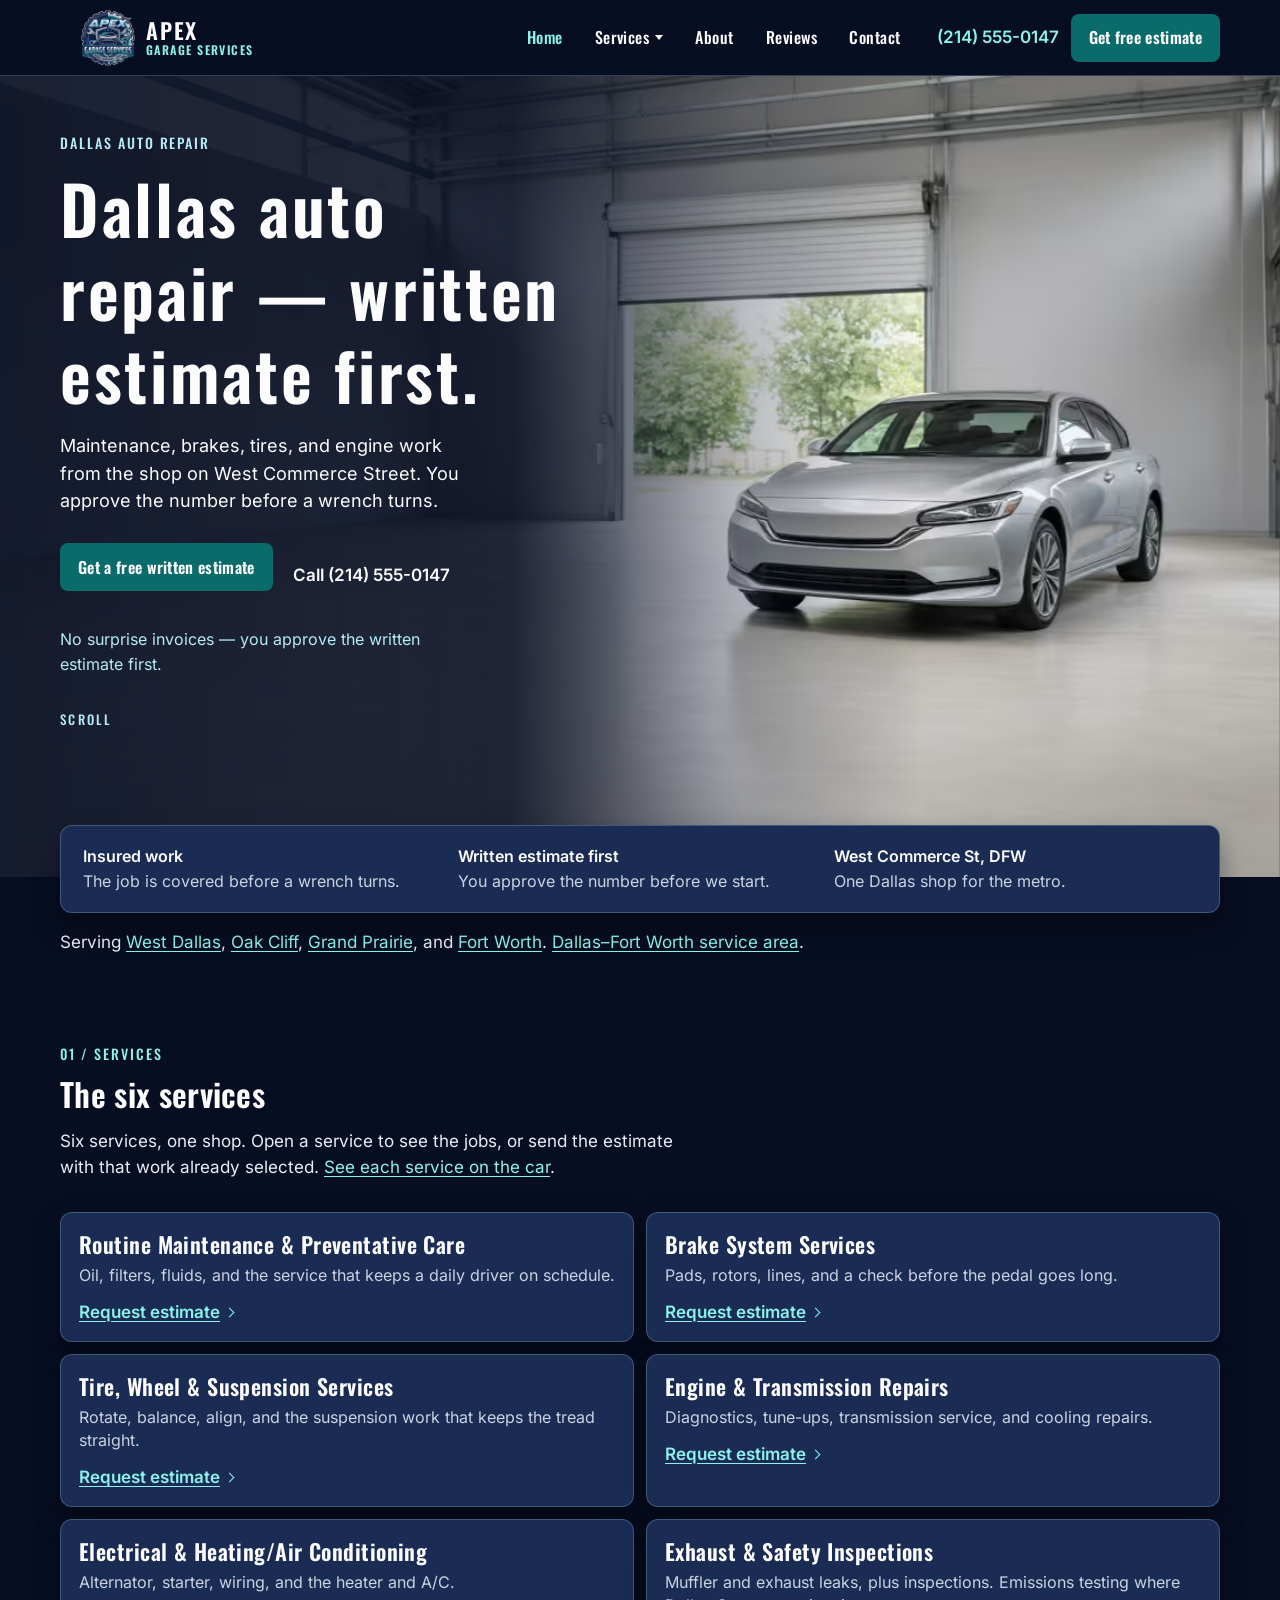
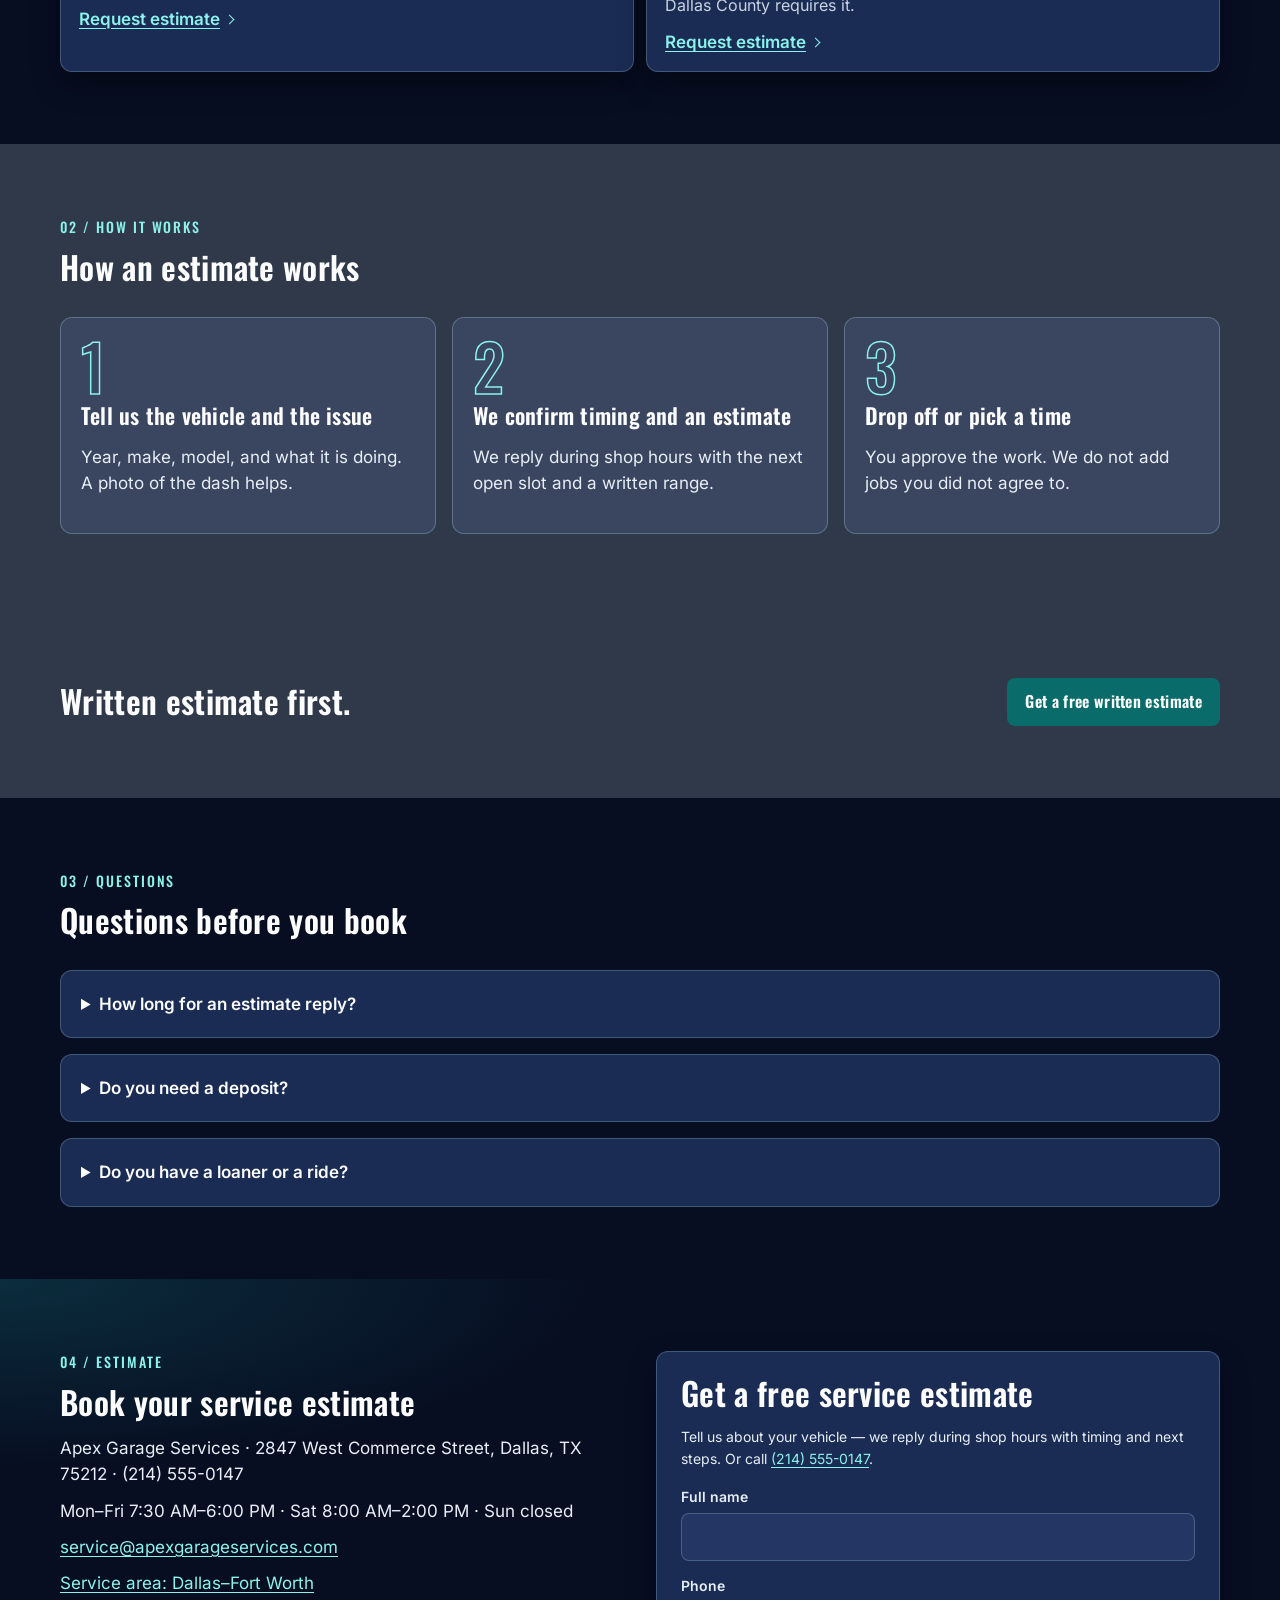
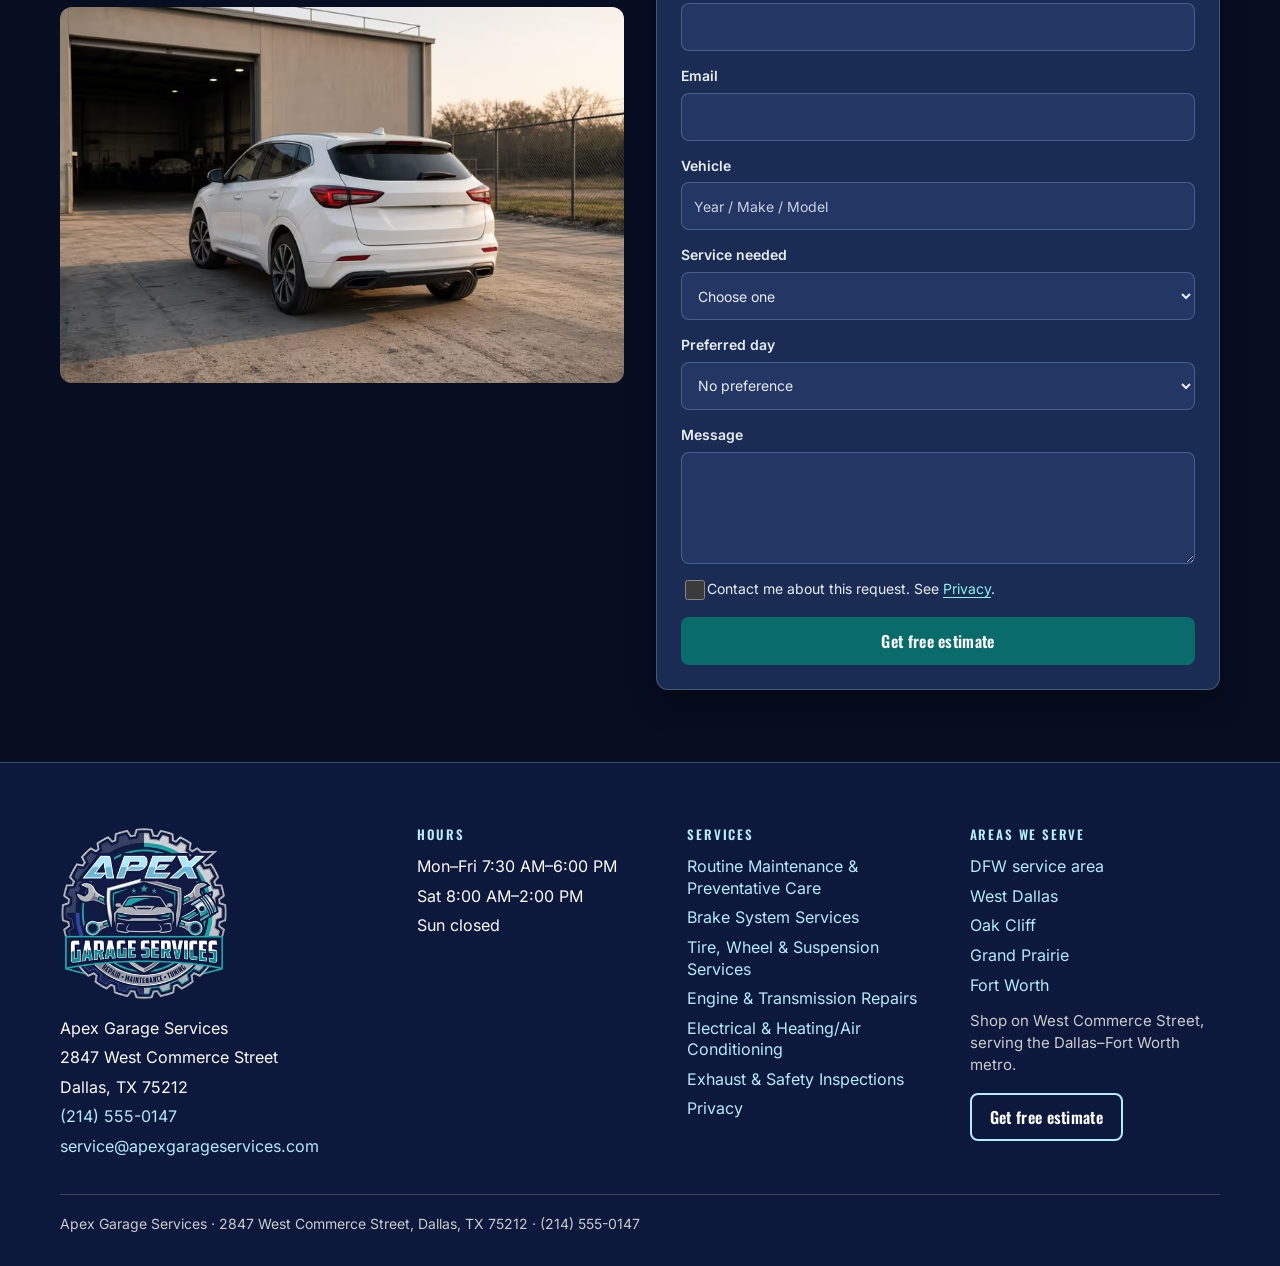
==== commit a86bbbd0: "Move the service list under the numbered cards. The job lines no longer cover the car. Picking a num" ====
--- a/index.html
+++ b/index.html
@@ -20,7 +20,7 @@
 <link rel="icon" href="favicon.png" type="image/png">
 <link rel="preload" as="image" type="image/avif" imagesrcset="assets/img/hero-bay-480.avif 480w, assets/img/hero-bay-768.avif 768w, assets/img/hero-bay-960.avif 960w, assets/img/hero-bay.avif 1280w" imagesizes="100vw" fetchpriority="high">
 <link rel="preload" href="assets/fonts/oswald-latin.woff2" as="font" type="font/woff2" crossorigin>
-<style id="apex-css">@keyframes hero-drift{0%{transform:scale(1.07)}to{transform:scale(1)}}@keyframes rise-in{0%{opacity:0;transform:translateY(16px)}to{opacity:1;transform:none}}@keyframes pin-pulse{0%{transform:scale(.7);opacity:.9}to{transform:scale(1.5);opacity:0}}@font-face{font-family:Inter;font-style:normal;font-weight:400 600;font-display:swap;src:url(/assets/fonts/inter-latin.woff2)format("woff2");unicode-range:U+0000-00FF,U+0131,U+0152-0153,U+02BB-02BC,U+02C6,U+02DA,U+02DC,U+0304,U+0308,U+0329,U+2000-206F,U+20AC,U+2122,U+2191,U+2193,U+2212,U+2215,U+FEFF,U+FFFD}@font-face{font-family:Oswald;font-style:normal;font-weight:500 600;font-display:swap;src:url(/assets/fonts/oswald-latin.woff2)format("woff2");unicode-range:U+0000-00FF,U+0131,U+0152-0153,U+02BB-02BC,U+02C6,U+02DA,U+02DC,U+0304,U+0308,U+0329,U+2000-206F,U+20AC,U+2122,U+2191,U+2193,U+2212,U+2215,U+FEFF,U+FFFD}:root{--apex-navy:#0c183c;--apex-slate:#30394a;--apex-cyan:#b5eaf8;--apex-teal:#189c9c;--apex-teal-deep:#0c8490;--apex-teal-text:#8cf3ec;--apex-teal-text-hover:#d8fbff;--apex-teal-btn:#0a6b6b;--apex-teal-btn-hover:#084f52;--apex-silver:#acb1b7;--apex-silver-light:#cccccc;--apex-white:#fcfcfc;--apex-ground:#070e22;--apex-surface:#1b2c54;--apex-surface-2:#243664;--apex-line:rgba(181, 234, 248, 0.24);--apex-ink:#e8eef6;--apex-muted:#c9d3e2;--apex-navy-hover:#08122c;--apex-danger:#ffb7c3;--shadow:0 12px 28px rgba(0, 0, 0, 0.4);--radius-card:12px;--radius-ctl:8px;--max:1160px;--header:76px;--ease-out:cubic-bezier(0.2, 0.7, 0.2, 1);--motion-hover:220ms;--motion-reveal:520ms;--motion-menu:200ms}*,::after,::before{box-sizing:border-box}body,html{overflow-x:clip}html{scroll-behavior:smooth;color-scheme:dark}body{margin:0;background:var(--apex-ground);color:var(--apex-ink);font-family:Inter,system-ui,-apple-system,"Segoe UI",sans-serif;font-size:17px;line-height:1.55}img{max-width:100%;display:block}a{text-underline-offset:.18em}.bay-show .lane.is-on .lane-main strong,.site-nav a[aria-current=page],.site-nav a[aria-current=true],a,a:visited{color:var(--apex-teal-text)}.card h2 a:hover,.card h3 a:hover,a:hover{color:var(--apex-teal-text-hover)}.btn,.eyebrow,.menu-btn,.site-nav a,h1,h2,h3{font-family:Oswald,"Arial Narrow",Impact,sans-serif}.skip,h1,h2,h3{color:var(--apex-white)}h1,h2,h3{margin:0 0 16px;font-weight:600;letter-spacing:.01em;line-height:1.08}h1{font-size:clamp(36px,5vw,56px);max-width:16ch}h2{font-size:clamp(28px,3vw,32px)}h3{font-size:22px}p{margin:0 0 16px}.skip{position:absolute;left:16px;top:-40px;z-index:20;background:var(--apex-surface);padding:8px 12px}.skip:focus{top:8px}:focus-visible{outline:2px solid var(--apex-cyan);outline-offset:3px}.wrap{width:min(var(--max),calc(100% - 32px));margin-inline:auto}.site-header{position:sticky;top:0;z-index:30;height:var(--header);background:var(--apex-ground);border-bottom:1px solid var(--apex-line)}.header-bar,.logo{display:flex;align-items:center}.header-bar{height:100%;gap:24px}.logo{flex:none;gap:10px;color:var(--apex-white);text-decoration:none}.logo img{width:56px;height:56px;object-fit:contain}.logo-text{display:flex;flex-direction:column;gap:3px;line-height:1;font-family:Oswald,"Arial Narrow",Impact,sans-serif;font-weight:600}.logo-text span:first-child{font-size:22px;letter-spacing:.08em;text-transform:uppercase}.logo-text span:last-child{font-size:12px;letter-spacing:.12em;text-transform:uppercase;color:var(--apex-teal-text)}.site-nav{display:flex;align-items:center;gap:8px;margin-left:auto}.site-nav a{color:var(--apex-white);text-decoration:none;font-size:16px;letter-spacing:.03em;padding:10px 12px;border-radius:var(--radius-ctl)}.site-nav a:hover{background:var(--apex-surface-2);color:var(--apex-white)}.nav-drop{position:relative}.nav-drop>a{display:inline-flex;align-items:center;gap:6px}.nav-drop>a::after{content:"";width:0;height:0;border-left:4px solid transparent;border-right:4px solid transparent;border-top:5px solid currentColor}.nav-menu{display:flex;flex-direction:column;gap:4px;position:absolute;top:calc(100% + 4px);left:0;z-index:5;width:max-content;min-width:260px;max-width:min(26rem,calc(100vw - 24px));padding:8px;background:var(--apex-surface);border:1px solid var(--apex-line);border-radius:var(--radius-card);box-shadow:var(--shadow);visibility:hidden;opacity:0;transform:translateY(4px);pointer-events:none}.nav-menu::before{content:"";position:absolute;left:0;right:0;top:-12px;height:12px}.nav-drop:focus-within .nav-menu,.nav-drop:hover .nav-menu,.nav-drop[data-open=true] .nav-menu{visibility:visible;opacity:1;transform:none;pointer-events:auto;transition:opacity var(--motion-menu) var(--ease-out),transform var(--motion-menu) var(--ease-out)}.nav-menu a{display:flex;padding:10px 18px;line-height:1.25;letter-spacing:.02em;white-space:normal}.header-actions{display:flex;align-items:center;gap:12px}.call,.nav-menu a{min-height:44px;align-items:center}.call{color:var(--apex-teal-text);font-weight:600;text-decoration:none;display:inline-flex}.btn,.menu-btn{min-height:48px;border-radius:var(--radius-ctl);color:var(--apex-white);font-size:16px}.menu-btn{display:none;min-width:48px;border:1px solid var(--apex-line);background:var(--apex-surface);letter-spacing:.04em}.btn{position:relative;isolation:isolate;display:inline-flex;align-items:center;justify-content:center;padding:0 18px;border:0;font-weight:600;letter-spacing:.02em;text-decoration:none;cursor:pointer}.btn-teal:hover,.btn:hover{background:var(--apex-teal-btn-hover);color:var(--apex-white)}.btn,.btn-teal{background:var(--apex-teal-btn)}.btn-ghost{background:0 0;color:var(--apex-cyan);border:2px solid var(--apex-cyan)}.btn-ghost:hover{background:rgba(181,234,248,.12);color:var(--apex-cyan)}.hero{display:grid;min-height:min(88vh,780px);background:var(--apex-navy);overflow:visible}.cards>*,.footer-grid>*,.gallery>*,.hero>*,.split>*,.steps>*{min-width:0}.hero-media{grid-area:1/1;min-height:100%;background:var(--apex-slate);overflow:hidden}.hero-shade{grid-area:1/1;z-index:1;background:linear-gradient(90deg,rgba(7,14,34,.92)0,rgba(7,14,34,.88) 40%,rgba(7,14,34,.28) 58%,rgba(7,14,34,0) 72%);pointer-events:none}.hero-media img{width:100%;height:100%;object-fit:cover}.hero-copy{grid-area:1/1;z-index:2;display:flex;flex-direction:column;justify-content:center;width:min(var(--max),calc(100% - 32px));margin-inline:auto;padding:56px 0 148px;background:0 0;color:var(--apex-white)}.hero-copy h1{font-size:clamp(2.75rem,4vw + 1rem,5rem);max-width:none;letter-spacing:.04em;line-height:1.24}.hero-copy h1 span{display:block}.hero-actions{display:flex;flex-wrap:wrap;align-items:center;gap:12px 20px;margin:4px 0 12px}.hero-actions .btn{margin:0}.hero-call{color:var(--apex-white);font-weight:600;text-decoration:none;min-height:48px;display:inline-flex;align-items:center}.hero-call:hover,.scroll-cue{color:var(--apex-cyan)}.scroll-cue{margin:12px 0 0;font-family:Oswald,"Arial Narrow",Impact,sans-serif;font-size:13px;letter-spacing:.18em;text-transform:uppercase}.chips a,.promise-card{background:var(--apex-surface)}.promise-card{grid-area:1/1;z-index:3;align-self:end;width:min(var(--max),calc(100% - 32px));margin:0 auto -36px;padding:18px 22px;color:var(--apex-ink);border:1px solid var(--apex-line);border-radius:var(--radius-card);box-shadow:var(--shadow)}.promise-card .trust li{padding-top:0;border-top:0;color:var(--apex-muted)}.promise-card .trust strong{color:var(--apex-white)}.area-band{padding:52px 0 16px;background:var(--apex-ground)}.area-band p{margin-block:0}.chips,.cta-band .wrap{display:flex;flex-wrap:wrap}.chips{gap:10px;margin:0;padding:0;list-style:none}.chips a{display:inline-flex;align-items:center;min-height:44px;padding:0 16px;border:1.5px solid var(--apex-teal);border-radius:999px;color:var(--apex-teal-text);font-weight:600;text-decoration:none}.chips a:hover{background:var(--apex-surface-2);color:var(--apex-teal-text-hover)}.cta-band{padding:36px 0}.cta-band .wrap{align-items:center;justify-content:space-between;gap:16px 24px}.cta-band h2{margin:0}#estimate{scroll-margin-top:calc(var(--header) + 8px)}.band .step h3,.band>.wrap>.section-head h2,.cta-band .btn,.cta-band h2,.hero-copy h1,.trust strong{color:var(--apex-white)}.band-navy{background:var(--apex-navy)}.band .step span{font-size:clamp(42px,5vw,68px);line-height:.85;margin-bottom:12px;color:transparent;-webkit-text-stroke:1.5px var(--apex-teal-text)}.band .step{color:var(--apex-ink);background:#3a4560;border-color:rgba(181,234,248,.28)}.eyebrow{margin:0 0 12px;color:var(--apex-teal-text);font-size:14px;letter-spacing:.14em;text-transform:uppercase}.hero-copy .eyebrow{color:var(--apex-cyan)}.lede{font-size:18px;max-width:38ch}.hero-copy .btn{align-self:flex-start;margin:8px 0 24px}.trust{display:grid;grid-template-columns:repeat(3,1fr);gap:12px;margin:0;padding:0;list-style:none}.trust li{margin:0;padding-top:12px;border-top:1px solid rgba(252,252,252,.28);color:var(--apex-silver-light);font-size:16px}.trust strong{display:block;font-size:16px}.section{padding:72px 0}.section-head{max-width:640px;margin-bottom:32px}.cards{display:grid;grid-template-columns:repeat(3,1fr);gap:24px}.lane-list{display:grid;grid-template-columns:1fr 1fr;gap:12px;margin:0;padding:0;list-style:none}.lane{display:flex;flex-direction:column;align-items:flex-start;gap:12px;position:relative;isolation:isolate;min-height:100%;padding:18px 18px 16px;background:var(--apex-surface);border:1px solid var(--apex-line);border-radius:var(--radius-card);box-shadow:var(--shadow);--spot-x:50%;--spot-y:20%}.lane::after,.lane::before{content:"";position:absolute;pointer-events:none}.lane::before{inset:0;border-radius:inherit;background:radial-gradient(240px circle at var(--spot-x) var(--spot-y),rgba(140,243,236,.22),transparent 70%);opacity:0}.lane::after{left:16px;right:16px;top:0;height:1px;background:linear-gradient(90deg,transparent,var(--apex-teal-text),transparent);opacity:0;transform:scaleX(.4);transform-origin:center}.lane:focus-within{border-color:rgba(140,243,236,.55)}.lane-est,.lane-main{position:relative;z-index:1}.lane-main{text-decoration:none}.lane-main strong{display:block;margin-bottom:6px;font-family:Oswald,"Arial Narrow",Impact,sans-serif;font-weight:600;font-size:22px;letter-spacing:.02em;line-height:1.2}.lane-main span{display:block;color:var(--apex-muted);font-size:16px;line-height:1.45}.lane-main,.lane-main:hover{color:var(--apex-white)}.lane-est{display:inline-flex;align-items:center;gap:6px;font-weight:600}.lane-est::after{content:"";width:7px;height:7px;border-top:1.5px solid currentColor;border-right:1.5px solid currentColor;transform:rotate(45deg)}@media (max-width:800px){.lane-list{grid-template-columns:1fr}}.card,.card>a{position:relative}.card{display:flex;flex-direction:column;isolation:isolate;background:var(--apex-surface);border:1px solid var(--apex-line);border-radius:var(--radius-card);box-shadow:var(--shadow);overflow:visible}.card>a{display:block;aspect-ratio:3/2;overflow:hidden;border-radius:calc(var(--radius-card) - 1px) calc(var(--radius-card) - 1px)0 0}.card img{position:absolute;inset:0;width:100%;height:100%;object-fit:cover}.card h2{margin:0;font-size:22px}.card h2 a,.card h3 a{color:inherit;text-decoration:none}.logo picture,.site-footer picture{display:contents}.card>a picture,.card>picture,.frame picture,.hero-media picture{display:block;height:100%}.lead-form button:disabled{opacity:.65;cursor:wait}.form-status{margin:0 0 12px}.card-body{padding:20px 20px 24px;display:flex;flex-direction:column;gap:8px;flex:1}.card-body p{flex:1}.icon{width:36px;height:36px;color:var(--apex-teal)}.faq,.gallery .stack,.quotes,.steps{display:grid;gap:16px}.steps{grid-template-columns:repeat(3,1fr)}.faq details,.note,.quote,.step{background:var(--apex-surface);border:1px solid var(--apex-line);border-radius:var(--radius-card);padding:20px}.step span{display:block;margin-bottom:8px;color:var(--apex-teal-text);font-family:Oswald,"Arial Narrow",sans-serif;font-size:20px}.band{background:var(--apex-slate);color:var(--apex-white)}.band a,.site-footer a{color:var(--apex-cyan)}.split{display:grid;grid-template-columns:1fr 1fr;gap:32px;align-items:start}.frame{border-radius:var(--radius-card);overflow:hidden;min-height:240px;background:var(--apex-slate)}.frame img{width:100%;height:100%;object-fit:cover;min-height:240px}.nap{margin:0;padding:0;list-style:none}.nap li{margin:0 0 10px}.lead-form{background:var(--apex-surface);border:1px solid var(--apex-line);border-radius:var(--radius-card);box-shadow:var(--shadow);padding:24px}.form-grid,label{display:grid;gap:14px}label{gap:6px;font-size:14px;font-weight:600}input,select,textarea{width:100%;min-height:48px;padding:10px 12px;border:1px solid var(--apex-line);border-radius:var(--radius-ctl);background:var(--apex-surface-2);color:var(--apex-ink);font:inherit;font-weight:400}textarea{min-height:112px;resize:vertical}input:focus,select:focus,textarea:focus{outline:2px solid var(--apex-cyan);outline-offset:1px;border-color:var(--apex-teal)}.check{grid-template-columns:20px 1fr;align-items:start;font-weight:400}.check input{width:20px;min-height:20px;margin-top:2px;accent-color:var(--apex-teal)}.hp{position:absolute;left:-9999px;height:0;overflow:hidden}.field-error{margin:0;color:var(--apex-danger);font-size:14px;font-weight:600}::placeholder{color:var(--apex-muted);opacity:1}::selection{background:var(--apex-cyan);color:var(--apex-navy)}input:-webkit-autofill,select:-webkit-autofill,textarea:-webkit-autofill{-webkit-text-fill-color:var(--apex-ink);caret-color:var(--apex-ink);box-shadow:0 0 0 1000px var(--apex-surface-2) inset}.is-invalid{border-color:var(--apex-danger)}.help{margin:0 0 16px;font-size:14px}.site-footer{background:var(--apex-navy);color:var(--apex-white);padding:64px 0 32px;border-top:1px solid var(--apex-line)}.footer-grid{display:grid;grid-template-columns:minmax(220px,1.3fr) minmax(190px,.95fr) minmax(200px,1fr) minmax(200px,1fr);gap:36px 32px;align-items:start}.lockup{width:168px;height:auto}.fine{margin-top:36px;padding-top:18px;border-top:1px solid rgba(252,252,252,.18);color:var(--apex-silver-light);font-size:14px}.mobile-bar{display:none}.page-hero{padding:56px 0 8px}.page-hero h1{max-width:18ch;font-size:clamp(2.25rem,3vw + 1rem,3.4rem)}.prose{max-width:68ch}.breadcrumbs ol,.related{display:flex;flex-wrap:wrap;gap:12px}.gallery{display:grid;grid-template-columns:1.4fr 1fr;gap:16px}details summary{cursor:pointer;font-weight:600;color:var(--apex-white)}details p{margin:12px 0 0}@media (max-width:900px){.cards,.footer-grid,.gallery,.split,.steps,.trust{grid-template-columns:1fr}.section{padding:48px 0}.nav-drop,.nav-menu,.site-nav{flex-direction:column;align-items:stretch}.site-nav{display:none;position:absolute;top:var(--header);left:0;right:0;gap:0;padding:8px 16px 16px;background:var(--apex-surface);border-bottom:1px solid var(--apex-line)}.site-nav[data-open=true]{display:flex}.nav-drop,.nav-menu{display:flex}.nav-menu{position:static;width:auto;min-width:0;margin:4px 0 8px;padding:6px;gap:4px;border:1px solid var(--apex-line);border-radius:var(--radius-ctl);box-shadow:none;background:var(--apex-ground);visibility:visible;opacity:1;transform:none;pointer-events:auto}.nav-menu a{white-space:normal}.menu-btn{display:inline-flex;align-items:center;justify-content:center}.logo img{width:44px;height:44px}.logo-text span:first-child{font-size:18px}.logo-text span:last-child{font-size:10px}.header-actions .btn,.header-actions .call{display:none}.mobile-bar{display:grid;grid-template-columns:1fr 1fr;gap:8px;position:fixed;left:0;right:0;bottom:0;z-index:40;padding:8px 12px calc(8px + env(safe-area-inset-bottom));background:var(--apex-surface);border-top:1px solid var(--apex-line)}html{scroll-padding-bottom:112px}body{padding-bottom:112px}#estimate,.lead-form,.lead-form button,.lead-form input,.lead-form select,.lead-form textarea{scroll-margin-bottom:112px}}@media (prefers-reduced-motion:reduce){html{scroll-behavior:auto}*,::after,::before{animation:none!important;transition:none!important}[data-reveal],[data-reveal].is-pending,[data-reveal].is-shown{opacity:1!important;transform:none!important}.nav-drop:focus-within .nav-menu,.nav-drop:hover .nav-menu,.nav-drop[data-open=true] .nav-menu{opacity:1!important;visibility:visible!important;transform:none!important}}.trust-line{margin:0 0 20px;color:var(--apex-cyan);font-size:16px;max-width:36ch}.breadcrumbs{padding:16px 0 0;font-size:14px}.breadcrumbs ol{gap:8px;margin:0;padding:0;list-style:none;color:var(--apex-muted)}.breadcrumbs li:not(:last-child)::after{content:"/";margin-left:8px;color:var(--apex-silver)}.breadcrumbs a{color:var(--apex-teal-text);text-decoration:none}.breadcrumbs a:hover,.site-footer a:hover{text-decoration:underline}.map-embed{margin:16px 0;border-radius:var(--radius-card);overflow:hidden;border:1px solid var(--apex-line);background:var(--apex-slate);aspect-ratio:4/3}.map-embed iframe{display:block;width:100%;height:100%;border:0}.neighborhoods{display:grid;gap:28px;max-width:72ch}.neighborhood h2{margin-bottom:10px}.bio-slots,.cert-slots{display:grid;gap:12px;margin:0 0 24px;padding:0}.cert-slots{list-style:disc;padding-left:1.2em}#google-reviews .prose,.bio-slot{padding:16px;border:1px dashed var(--apex-line);border-radius:var(--radius-card);background:var(--apex-surface)}.bio-slot h3{margin-bottom:8px;font-size:18px}.area-links a{white-space:nowrap}.mobile-bar.is-hidden{transform:translateY(110%);pointer-events:none}.mobile-bar{transition:transform .2s ease}.mobile-bar .btn{width:100%}@media (max-width:900px){.hero{display:flex;flex-direction:column;min-height:0}.hero-shade{display:none}.hero-media{position:relative;height:26vh;min-height:160px;max-height:220px}.hero-media img,.hero-media picture{max-height:none;height:100%;aspect-ratio:auto}.hero-copy{width:auto;margin:0;padding:22px 20px 16px;background:var(--apex-navy)}.hero-copy h1{font-size:clamp(1.85rem,7.2vw,2.5rem);max-width:none;letter-spacing:.03em;line-height:1.12}.hero-copy .lede{font-size:16.5px}.promise-card{position:relative;width:min(var(--max),calc(100% - 32px));margin:16px auto 0}.area-band{padding-top:28px}.scroll-cue{display:none}.trust-line{margin-bottom:12px}}@media (max-width:900px) and (max-height:700px){.hero-media{height:22vh;min-height:140px;max-height:180px}.hero-copy{padding-top:16px;padding-bottom:8px}}.site-footer h2{margin:0 0 14px;color:var(--apex-cyan);font-size:13px;font-weight:600;letter-spacing:.14em;text-transform:uppercase;line-height:1.2}.footer-list{display:grid;gap:8px;margin:0;padding:0;list-style:none}.footer-brand .footer-list{margin-top:18px}.site-footer .footer-list li{margin:0;color:var(--apex-white);font-size:16px;line-height:1.35}.site-footer a{text-decoration:none}.footer-note{margin:14px 0 0;color:var(--apex-silver-light);font-size:15px;line-height:1.45;max-width:32ch}.site-footer .btn{margin-top:18px;color:var(--apex-white)}.site-footer .btn:hover{text-decoration:none;color:var(--apex-white)}@media (max-width:1100px){.footer-grid{grid-template-columns:1fr 1fr}}@media (max-width:900px){.footer-grid{grid-template-columns:1fr}}#estimate{background:radial-gradient(820px 260px at 0% 0%,rgba(24,156,156,.22),transparent 72%),var(--apex-ground)}.reviews-hero{background:var(--apex-navy);padding:72px 0}.reviews-hero,.reviews-hero .lede,.reviews-hero h1{color:var(--apex-white)}.reviews-hero .eyebrow{color:var(--apex-cyan)}.reviews-hero .lede{max-width:40ch}#google-reviews{padding-top:0}#google-reviews .prose{border:1px solid var(--apex-line);box-shadow:var(--shadow);padding:32px 28px;margin-top:-36px}.nav-drop>a,.site-nav>a,details summary{position:relative}.nav-drop>a::before,.site-nav>a::before,details summary::after{content:"";position:absolute;left:12px;right:12px;bottom:4px;height:2px;background:var(--apex-teal);transform:scaleX(0);transform-origin:left center;pointer-events:none}.btn::before,.card::after{content:"";position:absolute;inset:0;border-radius:inherit;pointer-events:none;opacity:0}.btn::before{z-index:-1;box-shadow:0 8px 18px rgba(12,24,60,.18)}.card::after{z-index:-1;box-shadow:0 16px 32px rgba(12,24,60,.16)}details summary::after{left:0;right:0;bottom:0}.card>a:focus-visible{outline-offset:-4px}@media (hover:hover) and (pointer:fine){.btn,.card,.chips a{transition:transform var(--motion-hover) var(--ease-out)}.btn::before,.card::after,.lane-est::after,.lane::after,.lane::before,.nav-drop>a::before,.site-nav>a::before,details summary::after{transition:opacity var(--motion-hover) var(--ease-out),transform var(--motion-hover) var(--ease-out)}.card>a img{transition:transform 300ms var(--ease-out)}.chips a:hover{transform:translateY(-2px)}.btn:hover:not(:disabled){transform:translateY(-2px)}.btn:hover:not(:disabled)::before,.card:hover:not(.is-pending)::after{opacity:1}.btn-ghost:hover:not(:disabled){transform:translateY(-1px)}.btn:disabled,.btn:disabled:hover,.mobile-bar .btn,.mobile-bar .btn:hover{transform:none}.btn:disabled::before,.mobile-bar .btn::before{opacity:0}.nav-drop>a:hover::before,.site-nav>a:hover::before,details summary:hover::after{transform:scaleX(1)}.card:hover:not(.is-pending){transform:translateY(-4px)}.card:hover:not(.is-pending)>a img{transform:scale(1.025)}html.js-motion .card[data-reveal].is-shown:hover{transform:translateY(-4px);transition:transform var(--motion-hover) var(--ease-out),opacity var(--motion-reveal) var(--ease-out)}.lane{transition:transform var(--motion-hover) var(--ease-out),border-color var(--motion-hover) var(--ease-out)}.lane:focus-within:not(.is-pending),.lane:hover:not(.is-pending){transform:translateY(-6px);border-color:rgba(140,243,236,.55)}.lane:focus-within::after,.lane:focus-within::before,.lane:hover::after,.lane:hover::before{opacity:1}.lane:focus-within::after,.lane:hover::after{transform:scaleX(1)}.lane:focus-within .lane-est::after,.lane:hover .lane-est::after{transform:rotate(45deg) translate(2px,-2px)}html.js-motion .lane[data-reveal].is-shown:focus-within,html.js-motion .lane[data-reveal].is-shown:hover{transform:translateY(-6px);transition:transform var(--motion-hover) var(--ease-out),border-color var(--motion-hover) var(--ease-out),opacity var(--motion-reveal) var(--ease-out)}.frame img{transition:transform 420ms var(--ease-out)}.frame:hover img{transform:scale(1.035)}}@media (prefers-reduced-motion:no-preference){.hero-media img{transform-origin:68% 42%;animation:hero-drift 18s var(--ease-out) both}.hero-copy .eyebrow,.page-hero .wrap>*,.promise-card .trust li{animation:rise-in 520ms var(--ease-out) backwards}.hero-copy h1 span:nth-child(1),.page-hero .wrap>:nth-child(2){animation-delay:80ms}.page-hero .wrap>:nth-child(3){animation-delay:150ms}.hero-copy h1 span{animation:rise-in 560ms var(--ease-out) backwards}.hero-copy h1 span:nth-child(2){animation-delay:170ms}.hero-copy h1 span:nth-child(3){animation-delay:260ms}.hero-copy .lede{animation:rise-in 520ms var(--ease-out) 340ms backwards}.hero-actions{animation:rise-in 520ms var(--ease-out) 420ms backwards}.trust-line{animation:rise-in 520ms var(--ease-out) 500ms backwards}.scroll-cue{animation:rise-in 520ms var(--ease-out) 580ms backwards}.promise-card .trust li:nth-child(2){animation-delay:90ms}.promise-card .trust li:nth-child(3){animation-delay:170ms}.area-band p{animation:rise-in 520ms var(--ease-out) 180ms backwards}}html.js-motion [data-reveal].is-pending{opacity:0;transform:translateY(16px);transition:none}html.js-motion [data-reveal].is-shown{opacity:1;transform:none;transition:opacity var(--motion-reveal) var(--ease-out) var(--reveal-delay, 0ms),transform var(--motion-reveal) var(--ease-out) var(--reveal-delay, 0ms)}html.js-motion .lane[data-reveal].is-pending{transform:translateY(22px) scale(.98)}@media (max-width:900px){html.js-motion [data-reveal-group]>[data-reveal]{transition-delay:0ms!important}html.js-motion .lane-list>[data-reveal]{transition-delay:var(--reveal-delay, 0ms)!important}.nav-menu{visibility:visible;opacity:1;transform:none;pointer-events:auto}}#on-the-car{scroll-margin-top:calc(var(--header) + 8px)}.bay{display:grid;grid-template-columns:minmax(0,1fr) minmax(300px,460px);gap:28px;align-items:start}.bay-stage{position:sticky;top:calc(var(--header) + 12px);z-index:2}.bay-viewport{position:relative;overflow:hidden;aspect-ratio:16/9;border:1px solid var(--apex-line);border-radius:var(--radius-card);background:#15233f}.spin{position:absolute;inset:0;touch-action:pan-y;cursor:grab;user-select:none}.spin:focus-visible{outline:2px solid var(--apex-teal-text);outline-offset:-3px}.spin.is-dragging{cursor:grabbing}.spin-frame{position:absolute;inset:0;width:100%;height:100%;object-fit:cover;opacity:0;pointer-events:none;transition:opacity 420ms cubic-bezier(.4,0,.2,1)}.spin.is-dragging .spin-frame{transition-duration:70ms}.spin-frame.is-on{opacity:1}.spin-hint{margin:10px 0 0;color:var(--apex-muted);font-size:14px}.callout b,.pin{border-radius:50%}.pin{position:absolute;left:68%;top:63%;width:14px;height:14px;background:#8cf3ec;transform:translate(-50%,-50%);pointer-events:none;transition:opacity 320ms var(--ease-out)}.spin.is-dragging .cutaway,.spin.is-dragging .pin,.spin.is-free .cutaway,.spin.is-free .pin,.spin.is-turning .pin{opacity:0}.pin::after,.pin::before{content:"";position:absolute}.pin::before{left:50%;bottom:100%;width:2px;height:28px;background:#8cf3ec;transform:translateX(-50%)}.pin::after{inset:-8px;border:2px solid rgba(140,243,236,.7);border-radius:50%;animation:pin-pulse 1.6s var(--ease-out) infinite}.bay-status{margin:14px 0 0;min-height:3.4em}.bay-where{display:block;color:var(--apex-white);font-family:Oswald,"Arial Narrow",Impact,sans-serif;font-size:22px;font-weight:600;letter-spacing:.03em;line-height:1.15}.bay-name{display:block;margin-top:4px;color:var(--apex-cyan);font-size:15px}.svc-group{margin:0 0 22px;scroll-margin-top:calc(var(--header) + 12px)}.svc span,.svc strong,.svc-title span{display:block}.page-hero .svc-lede{max-width:48ch}.svc-group h3{margin:0 0 10px;color:var(--apex-cyan);font-size:18px;letter-spacing:.02em;line-height:1.25;text-transform:none}.cutaway img,.svc{width:100%;display:block}.svc{margin:0 0 6px;padding:10px 12px;border:1px solid transparent;border-radius:var(--radius-ctl);background:0 0;color:inherit;font:inherit;text-align:left;cursor:pointer}.svc strong{color:var(--apex-white);font-family:Oswald,"Arial Narrow",Impact,sans-serif;font-size:17px;font-weight:600;letter-spacing:.02em}.svc span{margin-top:2px;color:var(--apex-muted);font-size:14.5px;line-height:1.4}.svc:hover,.svc[aria-pressed=true]{background:var(--apex-surface-2);border-color:var(--apex-line);box-shadow:inset 3px 0 0 var(--apex-teal)}.bay-cta{margin:8px 0 0}@media (max-width:900px){.bay{grid-template-columns:1fr}.bay-stage{order:-1;position:sticky;top:calc(var(--header) + 4px);padding-bottom:8px;background:var(--apex-ground)}}.bay-show{display:flex;flex-direction:column;gap:22px}.bay-show .bay-stage{position:relative;top:auto;order:0;width:100%;padding:0;background:0 0}.bay-show .bay-viewport{aspect-ratio:auto;min-height:0;border-radius:20px;background:#152240;box-shadow:0 28px 70px rgba(0,0,0,.45)}.bay-show .spin-stage{position:relative;aspect-ratio:16/11;background:radial-gradient(70% 42%at 50% 100%,rgba(24,156,156,.22),transparent 70%),#152240}.bay-show .spin{top:auto;right:0;bottom:0;left:0;height:calc(100%*9/11)}.callout-lines,.cutaway{position:absolute;inset:0}.cutaway{z-index:2;margin:0;pointer-events:none;transition:opacity 320ms var(--ease-out)}.cutaway img{height:100%;object-fit:cover}.callout-lines{width:100%;height:100%;overflow:visible}.cline{stroke:rgba(181,234,248,.75);stroke-width:1.5px;vector-effect:non-scaling-stroke;fill:none}.cline.is-on{stroke:#8cf3ec;stroke-width:2px}.callout,.cdot{position:absolute}.cdot{z-index:3;width:10px;height:10px;margin:-5px 0 0-5px;border-radius:50%;background:#8cf3ec;box-shadow:0 0 0 4px rgba(140,243,236,.22)}.cdot.is-on{box-shadow:0 0 0 6px rgba(140,243,236,.38)}.callout{z-index:4;display:inline-flex;align-items:center;gap:8px;min-height:36px;margin:0;padding:4px 12px 4px 4px;border:1px solid transparent;border-radius:999px;background:#fff;color:#10203f;box-shadow:0 8px 18px rgba(0,0,0,.28);cursor:pointer;font-family:Oswald,"Arial Narrow",Impact,sans-serif;font-size:14px;font-weight:600;letter-spacing:.04em;line-height:1;text-transform:uppercase;pointer-events:auto}.callout b{display:grid;place-items:center;width:28px;height:28px;background:#149c9c;color:#fff;font-size:13px}.callout.is-on{border-color:#8cf3ec;box-shadow:0 0 0 3px rgba(140,243,236,.35),0 8px 18px rgba(0,0,0,.28)}.callout:focus-visible{outline:2px solid #10203f;outline-offset:3px}.bay-show .spin:not(.is-dragging):not(.is-free) .bay-status,.bay-show .spin:not(.is-dragging):not(.is-free) .pin{opacity:0}.bay-show .pin{width:16px;height:16px}.bay-show .pin::before{height:42px}.bay-show .bay-status,.bay-show .spin-hint{position:absolute;z-index:3;margin:0;pointer-events:none}.bay-show .spin-hint{top:16px;right:16px;padding:6px 12px;border:1px solid var(--apex-line);border-radius:999px;background:rgba(7,14,34,.62);color:var(--apex-cyan);font-size:13px;letter-spacing:.08em;text-transform:uppercase}.bay-show .bay-status{left:16px;bottom:16px;min-height:0;max-width:min(420px,calc(100% - 32px));padding:14px 16px;border:1px solid var(--apex-line);border-radius:14px;background:rgba(7,14,34,.78)}.job-dock{gap:10px}.job-dock,.job-sets{display:grid}.bay-show .job-dock{position:absolute;z-index:4;top:16px;left:16px;right:156px;width:auto;margin:0;padding:12px;border:1px solid rgba(181,234,248,.18);border-radius:16px;background:rgba(7,14,34,.58);backdrop-filter:blur(10px)}.bay-show .job-dock .svc{padding:8px 10px}.bay-show .job-dock .svc span{margin-top:1px;font-size:13.5px;line-height:1.35}.job-kicker{margin:0;color:var(--apex-cyan);font-family:Oswald,"Arial Narrow",Impact,sans-serif;font-size:13px;font-weight:600;letter-spacing:.14em;text-transform:uppercase}.job-set{display:grid;grid-template-columns:1fr 1fr;gap:8px;transition:opacity 400ms var(--ease-out)}.job-set.is-out,.job-set.is-shown{grid-area:1/1}.job-set.is-out{opacity:0;pointer-events:none}.job-set[hidden]{display:none}.bay-show .lane.svc-group,.job-set .svc{margin:0}.bay-show .pick-list{gap:14px}.bay-show .lane{align-items:stretch;padding:0;border-left-width:3px;border-left-color:rgba(181,234,248,.28);background:linear-gradient(180deg,rgba(181,234,248,.05),transparent 42%),var(--apex-surface);border-radius:18px}.bay-show .lane.is-on{border-color:rgba(140,243,236,.4);border-left-color:var(--apex-teal-text);background:linear-gradient(100deg,rgba(140,243,236,.12),transparent 48%),var(--apex-surface)}.bay-show .lane.is-on,.bay-show .lane:focus-within,.bay-show .lane:hover{border-left-color:var(--apex-teal-text)}.bay-show .lane::after{left:20px;right:20px;top:auto;bottom:0;width:auto;height:2px;opacity:1;transform:scaleX(0);transform-origin:left center;background:linear-gradient(90deg,var(--apex-teal-text),transparent 78%)}.bay-show .lane.is-on::after,.bay-show .lane:focus-within::after,.bay-show .lane:hover::after{transform:scaleX(1)}.bay-show .svc-lead,.bay-show .svc-lead:hover,.bay-show .svc-lead[aria-pressed=true]{display:grid;grid-template-columns:58px minmax(0,1fr);gap:10px 14px;align-items:start;width:100%;height:100%;margin:0;padding:22px 20px 20px;border:0;background:0 0;box-shadow:none;cursor:pointer}.pick-no{padding-top:2px;font-family:Oswald,"Arial Narrow",Impact,sans-serif;font-size:32px;font-weight:600;letter-spacing:.04em;line-height:1;color:#9bb6cc}.bay-show .lane.is-on .pick-no,.bay-show .lane.is-on .pick-where,.bay-show .lane:focus-within .pick-no,.bay-show .lane:focus-within .pick-where,.bay-show .lane:hover .pick-no,.bay-show .lane:hover .pick-where{color:var(--apex-teal-text)}.bay-show .pick-copy{display:block;min-width:0}.bay-show .pick-copy strong{margin-bottom:6px;font-size:22px;line-height:1.15}.bay-show .pick-copy>span{margin-top:0;font-size:16px;line-height:1.45}.pick-where{display:flex;align-items:center;gap:8px;margin-top:14px;color:var(--apex-muted);font-family:Oswald,"Arial Narrow",Impact,sans-serif;font-size:13px;font-style:normal;font-weight:600;letter-spacing:.14em;line-height:1;text-transform:uppercase}.pick-where::before{content:"";width:6px;height:6px;flex:0 0 6px;border-radius:50%;background:currentColor;box-shadow:0 0 0 3px rgba(140,243,236,.16)}@media (max-width:1000px){.bay-show .spin-stage{display:flex;flex-direction:column;aspect-ratio:auto;min-height:0;background:0 0}.bay-show .spin{position:relative;inset:auto;width:100%;height:auto;aspect-ratio:16/11;min-height:230px}.bay-show .spin-frame{object-fit:contain;object-position:center bottom}.bay-show .spin-hint{top:8px;right:8px}.callout{font-size:11px;gap:6px;padding:3px 8px 3px 3px}.callout b{width:22px;height:22px;font-size:11px}.bay-show .bay-status{max-width:46%;padding:10px 12px}.bay-show .bay-name{font-size:13px}.bay-show .job-dock{position:relative;top:auto;left:auto;right:auto;order:-1;margin:12px 12px 8px;padding:0;border:0;background:0 0;backdrop-filter:none}.job-set{grid-template-columns:1fr}.bay-show .bay-where{font-size:18px}.bay-show .svc-lead,.bay-show .svc-lead:hover,.bay-show .svc-lead[aria-pressed=true]{grid-template-columns:46px minmax(0,1fr);padding:18px 16px 16px}.pick-no{font-size:26px}.bay-show .pick-copy strong{font-size:20px}}</style>
+<style id="apex-css">@keyframes hero-drift{0%{transform:scale(1.07)}to{transform:scale(1)}}@keyframes rise-in{0%{opacity:0;transform:translateY(16px)}to{opacity:1;transform:none}}@keyframes pin-pulse{0%{transform:scale(.7);opacity:.9}to{transform:scale(1.5);opacity:0}}@font-face{font-family:Inter;font-style:normal;font-weight:400 600;font-display:swap;src:url(/assets/fonts/inter-latin.woff2)format("woff2");unicode-range:U+0000-00FF,U+0131,U+0152-0153,U+02BB-02BC,U+02C6,U+02DA,U+02DC,U+0304,U+0308,U+0329,U+2000-206F,U+20AC,U+2122,U+2191,U+2193,U+2212,U+2215,U+FEFF,U+FFFD}@font-face{font-family:Oswald;font-style:normal;font-weight:500 600;font-display:swap;src:url(/assets/fonts/oswald-latin.woff2)format("woff2");unicode-range:U+0000-00FF,U+0131,U+0152-0153,U+02BB-02BC,U+02C6,U+02DA,U+02DC,U+0304,U+0308,U+0329,U+2000-206F,U+20AC,U+2122,U+2191,U+2193,U+2212,U+2215,U+FEFF,U+FFFD}:root{--apex-navy:#0c183c;--apex-slate:#30394a;--apex-cyan:#b5eaf8;--apex-teal:#189c9c;--apex-teal-deep:#0c8490;--apex-teal-text:#8cf3ec;--apex-teal-text-hover:#d8fbff;--apex-teal-btn:#0a6b6b;--apex-teal-btn-hover:#084f52;--apex-silver:#acb1b7;--apex-silver-light:#cccccc;--apex-white:#fcfcfc;--apex-ground:#070e22;--apex-surface:#1b2c54;--apex-surface-2:#243664;--apex-line:rgba(181, 234, 248, 0.24);--apex-ink:#e8eef6;--apex-muted:#c9d3e2;--apex-navy-hover:#08122c;--apex-danger:#ffb7c3;--shadow:0 12px 28px rgba(0, 0, 0, 0.4);--radius-card:12px;--radius-ctl:8px;--max:1160px;--header:76px;--ease-out:cubic-bezier(0.2, 0.7, 0.2, 1);--motion-hover:220ms;--motion-reveal:520ms;--motion-menu:200ms}*,::after,::before{box-sizing:border-box}body,html{overflow-x:clip}html{scroll-behavior:smooth;color-scheme:dark}body{margin:0;background:var(--apex-ground);color:var(--apex-ink);font-family:Inter,system-ui,-apple-system,"Segoe UI",sans-serif;font-size:17px;line-height:1.55}img{max-width:100%;display:block}a{text-underline-offset:.18em}.bay-show .lane.is-on .lane-main strong,.site-nav a[aria-current=page],.site-nav a[aria-current=true],a,a:visited{color:var(--apex-teal-text)}.card h2 a:hover,.card h3 a:hover,a:hover{color:var(--apex-teal-text-hover)}.btn,.eyebrow,.menu-btn,.site-nav a,h1,h2,h3{font-family:Oswald,"Arial Narrow",Impact,sans-serif}.skip,h1,h2,h3{color:var(--apex-white)}h1,h2,h3{margin:0 0 16px;font-weight:600;letter-spacing:.01em;line-height:1.08}h1{font-size:clamp(36px,5vw,56px);max-width:16ch}h2{font-size:clamp(28px,3vw,32px)}h3{font-size:22px}p{margin:0 0 16px}.skip{position:absolute;left:16px;top:-40px;z-index:20;background:var(--apex-surface);padding:8px 12px}.skip:focus{top:8px}:focus-visible{outline:2px solid var(--apex-cyan);outline-offset:3px}.wrap{width:min(var(--max),calc(100% - 32px));margin-inline:auto}.site-header{position:sticky;top:0;z-index:30;height:var(--header);background:var(--apex-ground);border-bottom:1px solid var(--apex-line)}.header-bar,.logo{display:flex;align-items:center}.header-bar{height:100%;gap:24px}.logo{flex:none;gap:10px;color:var(--apex-white);text-decoration:none}.logo img{width:56px;height:56px;object-fit:contain}.logo-text{display:flex;flex-direction:column;gap:3px;line-height:1;font-family:Oswald,"Arial Narrow",Impact,sans-serif;font-weight:600}.logo-text span:first-child{font-size:22px;letter-spacing:.08em;text-transform:uppercase}.logo-text span:last-child{font-size:12px;letter-spacing:.12em;text-transform:uppercase;color:var(--apex-teal-text)}.site-nav{display:flex;align-items:center;gap:8px;margin-left:auto}.site-nav a{color:var(--apex-white);text-decoration:none;font-size:16px;letter-spacing:.03em;padding:10px 12px;border-radius:var(--radius-ctl)}.site-nav a:hover{background:var(--apex-surface-2);color:var(--apex-white)}.nav-drop{position:relative}.nav-drop>a{display:inline-flex;align-items:center;gap:6px}.nav-drop>a::after{content:"";width:0;height:0;border-left:4px solid transparent;border-right:4px solid transparent;border-top:5px solid currentColor}.nav-menu{display:flex;flex-direction:column;gap:4px;position:absolute;top:calc(100% + 4px);left:0;z-index:5;width:max-content;min-width:260px;max-width:min(26rem,calc(100vw - 24px));padding:8px;background:var(--apex-surface);border:1px solid var(--apex-line);border-radius:var(--radius-card);box-shadow:var(--shadow);visibility:hidden;opacity:0;transform:translateY(4px);pointer-events:none}.nav-menu::before{content:"";position:absolute;left:0;right:0;top:-12px;height:12px}.nav-drop:focus-within .nav-menu,.nav-drop:hover .nav-menu,.nav-drop[data-open=true] .nav-menu{visibility:visible;opacity:1;transform:none;pointer-events:auto;transition:opacity var(--motion-menu) var(--ease-out),transform var(--motion-menu) var(--ease-out)}.nav-menu a{display:flex;padding:10px 18px;line-height:1.25;letter-spacing:.02em;white-space:normal}.header-actions{display:flex;align-items:center;gap:12px}.call,.nav-menu a{min-height:44px;align-items:center}.call{color:var(--apex-teal-text);font-weight:600;text-decoration:none;display:inline-flex}.btn,.menu-btn{min-height:48px;border-radius:var(--radius-ctl);color:var(--apex-white);font-size:16px}.menu-btn{display:none;min-width:48px;border:1px solid var(--apex-line);background:var(--apex-surface);letter-spacing:.04em}.btn{position:relative;isolation:isolate;display:inline-flex;align-items:center;justify-content:center;padding:0 18px;border:0;font-weight:600;letter-spacing:.02em;text-decoration:none;cursor:pointer}.btn-teal:hover,.btn:hover{background:var(--apex-teal-btn-hover);color:var(--apex-white)}.btn,.btn-teal{background:var(--apex-teal-btn)}.btn-ghost{background:0 0;color:var(--apex-cyan);border:2px solid var(--apex-cyan)}.btn-ghost:hover{background:rgba(181,234,248,.12);color:var(--apex-cyan)}.hero{display:grid;min-height:min(88vh,780px);background:var(--apex-navy);overflow:visible}.cards>*,.footer-grid>*,.gallery>*,.hero>*,.split>*,.steps>*{min-width:0}.hero-media{grid-area:1/1;min-height:100%;background:var(--apex-slate);overflow:hidden}.hero-shade{grid-area:1/1;z-index:1;background:linear-gradient(90deg,rgba(7,14,34,.92)0,rgba(7,14,34,.88) 40%,rgba(7,14,34,.28) 58%,rgba(7,14,34,0) 72%);pointer-events:none}.hero-media img{width:100%;height:100%;object-fit:cover}.hero-copy{grid-area:1/1;z-index:2;display:flex;flex-direction:column;justify-content:center;width:min(var(--max),calc(100% - 32px));margin-inline:auto;padding:56px 0 148px;background:0 0;color:var(--apex-white)}.hero-copy h1{font-size:clamp(2.75rem,4vw + 1rem,5rem);max-width:none;letter-spacing:.04em;line-height:1.24}.hero-copy h1 span{display:block}.hero-actions{display:flex;flex-wrap:wrap;align-items:center;gap:12px 20px;margin:4px 0 12px}.hero-actions .btn{margin:0}.hero-call{color:var(--apex-white);font-weight:600;text-decoration:none;min-height:48px;display:inline-flex;align-items:center}.hero-call:hover,.scroll-cue{color:var(--apex-cyan)}.scroll-cue{margin:12px 0 0;font-family:Oswald,"Arial Narrow",Impact,sans-serif;font-size:13px;letter-spacing:.18em;text-transform:uppercase}.chips a,.promise-card{background:var(--apex-surface)}.promise-card{grid-area:1/1;z-index:3;align-self:end;width:min(var(--max),calc(100% - 32px));margin:0 auto -36px;padding:18px 22px;color:var(--apex-ink);border:1px solid var(--apex-line);border-radius:var(--radius-card);box-shadow:var(--shadow)}.promise-card .trust li{padding-top:0;border-top:0;color:var(--apex-muted)}.promise-card .trust strong{color:var(--apex-white)}.area-band{padding:52px 0 16px;background:var(--apex-ground)}.area-band p{margin-block:0}.chips,.cta-band .wrap{display:flex;flex-wrap:wrap}.chips{gap:10px;margin:0;padding:0;list-style:none}.chips a{display:inline-flex;align-items:center;min-height:44px;padding:0 16px;border:1.5px solid var(--apex-teal);border-radius:999px;color:var(--apex-teal-text);font-weight:600;text-decoration:none}.chips a:hover{background:var(--apex-surface-2);color:var(--apex-teal-text-hover)}.cta-band{padding:36px 0}.cta-band .wrap{align-items:center;justify-content:space-between;gap:16px 24px}.cta-band h2{margin:0}#estimate{scroll-margin-top:calc(var(--header) + 8px)}.band .step h3,.band>.wrap>.section-head h2,.cta-band .btn,.cta-band h2,.hero-copy h1,.trust strong{color:var(--apex-white)}.band-navy{background:var(--apex-navy)}.band .step span{font-size:clamp(42px,5vw,68px);line-height:.85;margin-bottom:12px;color:transparent;-webkit-text-stroke:1.5px var(--apex-teal-text)}.band .step{color:var(--apex-ink);background:#3a4560;border-color:rgba(181,234,248,.28)}.eyebrow{margin:0 0 12px;color:var(--apex-teal-text);font-size:14px;letter-spacing:.14em;text-transform:uppercase}.hero-copy .eyebrow{color:var(--apex-cyan)}.lede{font-size:18px;max-width:38ch}.hero-copy .btn{align-self:flex-start;margin:8px 0 24px}.trust{display:grid;grid-template-columns:repeat(3,1fr);gap:12px;margin:0;padding:0;list-style:none}.trust li{margin:0;padding-top:12px;border-top:1px solid rgba(252,252,252,.28);color:var(--apex-silver-light);font-size:16px}.trust strong{display:block;font-size:16px}.section{padding:72px 0}.section-head{max-width:640px;margin-bottom:32px}.cards{display:grid;grid-template-columns:repeat(3,1fr);gap:24px}.lane-list{display:grid;grid-template-columns:1fr 1fr;gap:12px;margin:0;padding:0;list-style:none}.lane{display:flex;flex-direction:column;align-items:flex-start;gap:12px;position:relative;isolation:isolate;min-height:100%;padding:18px 18px 16px;background:var(--apex-surface);border:1px solid var(--apex-line);border-radius:var(--radius-card);box-shadow:var(--shadow);--spot-x:50%;--spot-y:20%}.lane::after,.lane::before{content:"";position:absolute;pointer-events:none}.lane::before{inset:0;border-radius:inherit;background:radial-gradient(240px circle at var(--spot-x) var(--spot-y),rgba(140,243,236,.22),transparent 70%);opacity:0}.lane::after{left:16px;right:16px;top:0;height:1px;background:linear-gradient(90deg,transparent,var(--apex-teal-text),transparent);opacity:0;transform:scaleX(.4);transform-origin:center}.lane:focus-within{border-color:rgba(140,243,236,.55)}.lane-est,.lane-main{position:relative;z-index:1}.lane-main{text-decoration:none}.lane-main strong{display:block;margin-bottom:6px;font-family:Oswald,"Arial Narrow",Impact,sans-serif;font-weight:600;font-size:22px;letter-spacing:.02em;line-height:1.2}.lane-main span{display:block;color:var(--apex-muted);font-size:16px;line-height:1.45}.lane-main,.lane-main:hover{color:var(--apex-white)}.lane-est{display:inline-flex;align-items:center;gap:6px;font-weight:600}.lane-est::after{content:"";width:7px;height:7px;border-top:1.5px solid currentColor;border-right:1.5px solid currentColor;transform:rotate(45deg)}@media (max-width:800px){.lane-list{grid-template-columns:1fr}}.card,.card>a{position:relative}.card{display:flex;flex-direction:column;isolation:isolate;background:var(--apex-surface);border:1px solid var(--apex-line);border-radius:var(--radius-card);box-shadow:var(--shadow);overflow:visible}.card>a{display:block;aspect-ratio:3/2;overflow:hidden;border-radius:calc(var(--radius-card) - 1px) calc(var(--radius-card) - 1px)0 0}.card img{position:absolute;inset:0;width:100%;height:100%;object-fit:cover}.card h2{margin:0;font-size:22px}.card h2 a,.card h3 a{color:inherit;text-decoration:none}.logo picture,.site-footer picture{display:contents}.card>a picture,.card>picture,.frame picture,.hero-media picture{display:block;height:100%}.lead-form button:disabled{opacity:.65;cursor:wait}.form-status{margin:0 0 12px}.card-body{padding:20px 20px 24px;display:flex;flex-direction:column;gap:8px;flex:1}.card-body p{flex:1}.icon{width:36px;height:36px;color:var(--apex-teal)}.faq,.gallery .stack,.quotes,.steps{display:grid;gap:16px}.steps{grid-template-columns:repeat(3,1fr)}.faq details,.note,.quote,.step{background:var(--apex-surface);border:1px solid var(--apex-line);border-radius:var(--radius-card);padding:20px}.step span{display:block;margin-bottom:8px;color:var(--apex-teal-text);font-family:Oswald,"Arial Narrow",sans-serif;font-size:20px}.band{background:var(--apex-slate);color:var(--apex-white)}.band a,.site-footer a{color:var(--apex-cyan)}.split{display:grid;grid-template-columns:1fr 1fr;gap:32px;align-items:start}.frame{border-radius:var(--radius-card);overflow:hidden;min-height:240px;background:var(--apex-slate)}.frame img{width:100%;height:100%;object-fit:cover;min-height:240px}.nap{margin:0;padding:0;list-style:none}.nap li{margin:0 0 10px}.lead-form{background:var(--apex-surface);border:1px solid var(--apex-line);border-radius:var(--radius-card);box-shadow:var(--shadow);padding:24px}.form-grid,label{display:grid;gap:14px}label{gap:6px;font-size:14px;font-weight:600}input,select,textarea{width:100%;min-height:48px;padding:10px 12px;border:1px solid var(--apex-line);border-radius:var(--radius-ctl);background:var(--apex-surface-2);color:var(--apex-ink);font:inherit;font-weight:400}textarea{min-height:112px;resize:vertical}input:focus,select:focus,textarea:focus{outline:2px solid var(--apex-cyan);outline-offset:1px;border-color:var(--apex-teal)}.check{grid-template-columns:20px 1fr;align-items:start;font-weight:400}.check input{width:20px;min-height:20px;margin-top:2px;accent-color:var(--apex-teal)}.hp{position:absolute;left:-9999px;height:0;overflow:hidden}.field-error{margin:0;color:var(--apex-danger);font-size:14px;font-weight:600}::placeholder{color:var(--apex-muted);opacity:1}::selection{background:var(--apex-cyan);color:var(--apex-navy)}input:-webkit-autofill,select:-webkit-autofill,textarea:-webkit-autofill{-webkit-text-fill-color:var(--apex-ink);caret-color:var(--apex-ink);box-shadow:0 0 0 1000px var(--apex-surface-2) inset}.is-invalid{border-color:var(--apex-danger)}.help{margin:0 0 16px;font-size:14px}.site-footer{background:var(--apex-navy);color:var(--apex-white);padding:64px 0 32px;border-top:1px solid var(--apex-line)}.footer-grid{display:grid;grid-template-columns:minmax(220px,1.3fr) minmax(190px,.95fr) minmax(200px,1fr) minmax(200px,1fr);gap:36px 32px;align-items:start}.lockup{width:168px;height:auto}.fine{margin-top:36px;padding-top:18px;border-top:1px solid rgba(252,252,252,.18);color:var(--apex-silver-light);font-size:14px}.mobile-bar{display:none}.page-hero{padding:56px 0 8px}.page-hero h1{max-width:18ch;font-size:clamp(2.25rem,3vw + 1rem,3.4rem)}.prose{max-width:68ch}.breadcrumbs ol,.related{display:flex;flex-wrap:wrap;gap:12px}.gallery{display:grid;grid-template-columns:1.4fr 1fr;gap:16px}details summary{cursor:pointer;font-weight:600;color:var(--apex-white)}details p{margin:12px 0 0}@media (max-width:900px){.cards,.footer-grid,.gallery,.split,.steps,.trust{grid-template-columns:1fr}.section{padding:48px 0}.nav-drop,.nav-menu,.site-nav{flex-direction:column;align-items:stretch}.site-nav{display:none;position:absolute;top:var(--header);left:0;right:0;gap:0;padding:8px 16px 16px;background:var(--apex-surface);border-bottom:1px solid var(--apex-line)}.site-nav[data-open=true]{display:flex}.nav-drop,.nav-menu{display:flex}.nav-menu{position:static;width:auto;min-width:0;margin:4px 0 8px;padding:6px;gap:4px;border:1px solid var(--apex-line);border-radius:var(--radius-ctl);box-shadow:none;background:var(--apex-ground);visibility:visible;opacity:1;transform:none;pointer-events:auto}.nav-menu a{white-space:normal}.menu-btn{display:inline-flex;align-items:center;justify-content:center}.logo img{width:44px;height:44px}.logo-text span:first-child{font-size:18px}.logo-text span:last-child{font-size:10px}.header-actions .btn,.header-actions .call{display:none}.mobile-bar{display:grid;grid-template-columns:1fr 1fr;gap:8px;position:fixed;left:0;right:0;bottom:0;z-index:40;padding:8px 12px calc(8px + env(safe-area-inset-bottom));background:var(--apex-surface);border-top:1px solid var(--apex-line)}html{scroll-padding-bottom:112px}body{padding-bottom:112px}#estimate,.lead-form,.lead-form button,.lead-form input,.lead-form select,.lead-form textarea{scroll-margin-bottom:112px}}@media (prefers-reduced-motion:reduce){html{scroll-behavior:auto}*,::after,::before{animation:none!important;transition:none!important}[data-reveal],[data-reveal].is-pending,[data-reveal].is-shown{opacity:1!important;transform:none!important}.nav-drop:focus-within .nav-menu,.nav-drop:hover .nav-menu,.nav-drop[data-open=true] .nav-menu{opacity:1!important;visibility:visible!important;transform:none!important}}.trust-line{margin:0 0 20px;color:var(--apex-cyan);font-size:16px;max-width:36ch}.breadcrumbs{padding:16px 0 0;font-size:14px}.breadcrumbs ol{gap:8px;margin:0;padding:0;list-style:none;color:var(--apex-muted)}.breadcrumbs li:not(:last-child)::after{content:"/";margin-left:8px;color:var(--apex-silver)}.breadcrumbs a{color:var(--apex-teal-text);text-decoration:none}.breadcrumbs a:hover,.site-footer a:hover{text-decoration:underline}.map-embed{margin:16px 0;border-radius:var(--radius-card);overflow:hidden;border:1px solid var(--apex-line);background:var(--apex-slate);aspect-ratio:4/3}.map-embed iframe{display:block;width:100%;height:100%;border:0}.neighborhoods{display:grid;gap:28px;max-width:72ch}.neighborhood h2{margin-bottom:10px}.bio-slots,.cert-slots{display:grid;gap:12px;margin:0 0 24px;padding:0}.cert-slots{list-style:disc;padding-left:1.2em}#google-reviews .prose,.bio-slot{padding:16px;border:1px dashed var(--apex-line);border-radius:var(--radius-card);background:var(--apex-surface)}.bio-slot h3{margin-bottom:8px;font-size:18px}.area-links a{white-space:nowrap}.mobile-bar.is-hidden{transform:translateY(110%);pointer-events:none}.mobile-bar{transition:transform .2s ease}.mobile-bar .btn{width:100%}@media (max-width:900px){.hero{display:flex;flex-direction:column;min-height:0}.hero-shade{display:none}.hero-media{position:relative;height:26vh;min-height:160px;max-height:220px}.hero-media img,.hero-media picture{max-height:none;height:100%;aspect-ratio:auto}.hero-copy{width:auto;margin:0;padding:22px 20px 16px;background:var(--apex-navy)}.hero-copy h1{font-size:clamp(1.85rem,7.2vw,2.5rem);max-width:none;letter-spacing:.03em;line-height:1.12}.hero-copy .lede{font-size:16.5px}.promise-card{position:relative;width:min(var(--max),calc(100% - 32px));margin:16px auto 0}.area-band{padding-top:28px}.scroll-cue{display:none}.trust-line{margin-bottom:12px}}@media (max-width:900px) and (max-height:700px){.hero-media{height:22vh;min-height:140px;max-height:180px}.hero-copy{padding-top:16px;padding-bottom:8px}}.site-footer h2{margin:0 0 14px;color:var(--apex-cyan);font-size:13px;font-weight:600;letter-spacing:.14em;text-transform:uppercase;line-height:1.2}.footer-list{display:grid;gap:8px;margin:0;padding:0;list-style:none}.footer-brand .footer-list{margin-top:18px}.site-footer .footer-list li{margin:0;color:var(--apex-white);font-size:16px;line-height:1.35}.site-footer a{text-decoration:none}.footer-note{margin:14px 0 0;color:var(--apex-silver-light);font-size:15px;line-height:1.45;max-width:32ch}.site-footer .btn{margin-top:18px;color:var(--apex-white)}.site-footer .btn:hover{text-decoration:none;color:var(--apex-white)}@media (max-width:1100px){.footer-grid{grid-template-columns:1fr 1fr}}@media (max-width:900px){.footer-grid{grid-template-columns:1fr}}#estimate{background:radial-gradient(820px 260px at 0% 0%,rgba(24,156,156,.22),transparent 72%),var(--apex-ground)}.reviews-hero{background:var(--apex-navy);padding:72px 0}.reviews-hero,.reviews-hero .lede,.reviews-hero h1{color:var(--apex-white)}.reviews-hero .eyebrow{color:var(--apex-cyan)}.reviews-hero .lede{max-width:40ch}#google-reviews{padding-top:0}#google-reviews .prose{border:1px solid var(--apex-line);box-shadow:var(--shadow);padding:32px 28px;margin-top:-36px}.nav-drop>a,.site-nav>a,details summary{position:relative}.nav-drop>a::before,.site-nav>a::before,details summary::after{content:"";position:absolute;left:12px;right:12px;bottom:4px;height:2px;background:var(--apex-teal);transform:scaleX(0);transform-origin:left center;pointer-events:none}.btn::before,.card::after{content:"";position:absolute;inset:0;border-radius:inherit;pointer-events:none;opacity:0}.btn::before{z-index:-1;box-shadow:0 8px 18px rgba(12,24,60,.18)}.card::after{z-index:-1;box-shadow:0 16px 32px rgba(12,24,60,.16)}details summary::after{left:0;right:0;bottom:0}.card>a:focus-visible{outline-offset:-4px}@media (hover:hover) and (pointer:fine){.btn,.card,.chips a{transition:transform var(--motion-hover) var(--ease-out)}.btn::before,.card::after,.lane-est::after,.lane::after,.lane::before,.nav-drop>a::before,.site-nav>a::before,details summary::after{transition:opacity var(--motion-hover) var(--ease-out),transform var(--motion-hover) var(--ease-out)}.card>a img{transition:transform 300ms var(--ease-out)}.chips a:hover{transform:translateY(-2px)}.btn:hover:not(:disabled){transform:translateY(-2px)}.btn:hover:not(:disabled)::before,.card:hover:not(.is-pending)::after{opacity:1}.btn-ghost:hover:not(:disabled){transform:translateY(-1px)}.btn:disabled,.btn:disabled:hover,.mobile-bar .btn,.mobile-bar .btn:hover{transform:none}.btn:disabled::before,.mobile-bar .btn::before{opacity:0}.nav-drop>a:hover::before,.site-nav>a:hover::before,details summary:hover::after{transform:scaleX(1)}.card:hover:not(.is-pending){transform:translateY(-4px)}.card:hover:not(.is-pending)>a img{transform:scale(1.025)}html.js-motion .card[data-reveal].is-shown:hover{transform:translateY(-4px);transition:transform var(--motion-hover) var(--ease-out),opacity var(--motion-reveal) var(--ease-out)}.lane{transition:transform var(--motion-hover) var(--ease-out),border-color var(--motion-hover) var(--ease-out)}.lane:focus-within:not(.is-pending),.lane:hover:not(.is-pending){transform:translateY(-6px);border-color:rgba(140,243,236,.55)}.lane:focus-within::after,.lane:focus-within::before,.lane:hover::after,.lane:hover::before{opacity:1}.lane:focus-within::after,.lane:hover::after{transform:scaleX(1)}.lane:focus-within .lane-est::after,.lane:hover .lane-est::after{transform:rotate(45deg) translate(2px,-2px)}html.js-motion .lane[data-reveal].is-shown:focus-within,html.js-motion .lane[data-reveal].is-shown:hover{transform:translateY(-6px);transition:transform var(--motion-hover) var(--ease-out),border-color var(--motion-hover) var(--ease-out),opacity var(--motion-reveal) var(--ease-out)}.frame img{transition:transform 420ms var(--ease-out)}.frame:hover img{transform:scale(1.035)}}@media (prefers-reduced-motion:no-preference){.hero-media img{transform-origin:68% 42%;animation:hero-drift 18s var(--ease-out) both}.hero-copy .eyebrow,.page-hero .wrap>*,.promise-card .trust li{animation:rise-in 520ms var(--ease-out) backwards}.hero-copy h1 span:nth-child(1),.page-hero .wrap>:nth-child(2){animation-delay:80ms}.page-hero .wrap>:nth-child(3){animation-delay:150ms}.hero-copy h1 span{animation:rise-in 560ms var(--ease-out) backwards}.hero-copy h1 span:nth-child(2){animation-delay:170ms}.hero-copy h1 span:nth-child(3){animation-delay:260ms}.hero-copy .lede{animation:rise-in 520ms var(--ease-out) 340ms backwards}.hero-actions{animation:rise-in 520ms var(--ease-out) 420ms backwards}.trust-line{animation:rise-in 520ms var(--ease-out) 500ms backwards}.scroll-cue{animation:rise-in 520ms var(--ease-out) 580ms backwards}.promise-card .trust li:nth-child(2){animation-delay:90ms}.promise-card .trust li:nth-child(3){animation-delay:170ms}.area-band p{animation:rise-in 520ms var(--ease-out) 180ms backwards}}html.js-motion [data-reveal].is-pending{opacity:0;transform:translateY(16px);transition:none}html.js-motion [data-reveal].is-shown{opacity:1;transform:none;transition:opacity var(--motion-reveal) var(--ease-out) var(--reveal-delay, 0ms),transform var(--motion-reveal) var(--ease-out) var(--reveal-delay, 0ms)}html.js-motion .lane[data-reveal].is-pending{transform:translateY(22px) scale(.98)}@media (max-width:900px){html.js-motion [data-reveal-group]>[data-reveal]{transition-delay:0ms!important}html.js-motion .lane-list>[data-reveal]{transition-delay:var(--reveal-delay, 0ms)!important}.nav-menu{visibility:visible;opacity:1;transform:none;pointer-events:auto}}#on-the-car{scroll-margin-top:calc(var(--header) + 8px)}.bay{display:grid;grid-template-columns:minmax(0,1fr) minmax(300px,460px);gap:28px;align-items:start}.bay-stage{position:sticky;top:calc(var(--header) + 12px);z-index:2}.bay-viewport{position:relative;overflow:hidden;aspect-ratio:16/9;border:1px solid var(--apex-line);border-radius:var(--radius-card);background:#15233f}.spin{position:absolute;inset:0;touch-action:pan-y;cursor:grab;user-select:none}.spin:focus-visible{outline:2px solid var(--apex-teal-text);outline-offset:-3px}.spin.is-dragging{cursor:grabbing}.spin-frame{position:absolute;inset:0;width:100%;height:100%;object-fit:cover;opacity:0;pointer-events:none;transition:opacity 420ms cubic-bezier(.4,0,.2,1)}.spin.is-dragging .spin-frame{transition-duration:70ms}.spin-frame.is-on{opacity:1}.spin-hint{margin:10px 0 0;color:var(--apex-muted);font-size:14px}.callout b,.pin{border-radius:50%}.pin{position:absolute;left:68%;top:63%;width:14px;height:14px;background:#8cf3ec;transform:translate(-50%,-50%);pointer-events:none;transition:opacity 320ms var(--ease-out)}.spin.is-dragging .cutaway,.spin.is-dragging .pin,.spin.is-free .cutaway,.spin.is-free .pin,.spin.is-turning .pin{opacity:0}.pin::after,.pin::before{content:"";position:absolute}.pin::before{left:50%;bottom:100%;width:2px;height:28px;background:#8cf3ec;transform:translateX(-50%)}.pin::after{inset:-8px;border:2px solid rgba(140,243,236,.7);border-radius:50%;animation:pin-pulse 1.6s var(--ease-out) infinite}.bay-status{margin:14px 0 0;min-height:3.4em}.bay-where{display:block;color:var(--apex-white);font-family:Oswald,"Arial Narrow",Impact,sans-serif;font-size:22px;font-weight:600;letter-spacing:.03em;line-height:1.15}.bay-name{display:block;margin-top:4px;color:var(--apex-cyan);font-size:15px}.svc-group{margin:0 0 22px;scroll-margin-top:calc(var(--header) + 12px)}.svc span,.svc strong,.svc-title span{display:block}.page-hero .svc-lede{max-width:48ch}.svc-group h3{margin:0 0 10px;color:var(--apex-cyan);font-size:18px;letter-spacing:.02em;line-height:1.25;text-transform:none}.cutaway img,.svc{width:100%;display:block}.svc{margin:0 0 6px;padding:10px 12px;border:1px solid transparent;border-radius:var(--radius-ctl);background:0 0;color:inherit;font:inherit;text-align:left;cursor:pointer}.svc strong{color:var(--apex-white);font-family:Oswald,"Arial Narrow",Impact,sans-serif;font-size:17px;font-weight:600;letter-spacing:.02em}.svc span{margin-top:2px;color:var(--apex-muted);font-size:14.5px;line-height:1.4}.svc:hover,.svc[aria-pressed=true]{background:var(--apex-surface-2);border-color:var(--apex-line);box-shadow:inset 3px 0 0 var(--apex-teal)}.bay-cta{margin:8px 0 0}@media (max-width:900px){.bay{grid-template-columns:1fr}.bay-stage{order:-1;position:sticky;top:calc(var(--header) + 4px);padding-bottom:8px;background:var(--apex-ground)}}.bay-show{display:flex;flex-direction:column;gap:22px}.bay-show .bay-stage{position:relative;top:auto;order:0;width:100%;padding:0;background:0 0}.bay-show .bay-viewport{aspect-ratio:auto;min-height:0;border-radius:20px;background:#152240;box-shadow:0 28px 70px rgba(0,0,0,.45)}.bay-show .spin-stage{position:relative;aspect-ratio:16/11;background:radial-gradient(70% 42%at 50% 100%,rgba(24,156,156,.22),transparent 70%),#152240}.bay-show .spin{top:auto;right:0;bottom:0;left:0;height:calc(100%*9/11)}.callout-lines,.cutaway{position:absolute;inset:0}.cutaway{z-index:2;margin:0;pointer-events:none;transition:opacity 320ms var(--ease-out)}.cutaway img{height:100%;object-fit:cover}.callout-lines{width:100%;height:100%;overflow:visible}.cline{stroke:rgba(181,234,248,.75);stroke-width:1.5px;vector-effect:non-scaling-stroke;fill:none}.cline.is-on{stroke:#8cf3ec;stroke-width:2px}.callout,.cdot{position:absolute}.cdot{z-index:3;width:10px;height:10px;margin:-5px 0 0-5px;border-radius:50%;background:#8cf3ec;box-shadow:0 0 0 4px rgba(140,243,236,.22)}.cdot.is-on{box-shadow:0 0 0 6px rgba(140,243,236,.38)}.callout{z-index:4;display:inline-flex;align-items:center;gap:8px;min-height:36px;margin:0;padding:4px 12px 4px 4px;border:1px solid transparent;border-radius:999px;background:#fff;color:#10203f;box-shadow:0 8px 18px rgba(0,0,0,.28);cursor:pointer;font-family:Oswald,"Arial Narrow",Impact,sans-serif;font-size:14px;font-weight:600;letter-spacing:.04em;line-height:1;text-transform:uppercase;pointer-events:auto}.callout b{display:grid;place-items:center;width:28px;height:28px;background:#149c9c;color:#fff;font-size:13px}.bay-show .callout{gap:0;padding:4px}.bay-show .callout>span{position:absolute;width:1px;height:1px;padding:0;margin:-1px;overflow:hidden;clip:rect(0,0,0,0);white-space:nowrap;border:0}.callout.is-on{border-color:#8cf3ec;box-shadow:0 0 0 3px rgba(140,243,236,.35),0 8px 18px rgba(0,0,0,.28)}.callout:focus-visible{outline:2px solid #10203f;outline-offset:3px}.bay-show .spin:not(.is-dragging):not(.is-free) .bay-status,.bay-show .spin:not(.is-dragging):not(.is-free) .pin{opacity:0}.bay-show .pin{width:16px;height:16px}.bay-show .pin::before{height:42px}.bay-show .bay-status,.bay-show .spin-hint{position:absolute;z-index:3;margin:0;pointer-events:none;bottom:16px;border:1px solid var(--apex-line)}.bay-show .spin-hint{top:auto;right:16px;padding:6px 12px;border-radius:999px;background:rgba(7,14,34,.62);color:var(--apex-cyan);font-size:13px;letter-spacing:.08em;text-transform:uppercase}.bay-show .bay-status{left:16px;min-height:0;max-width:min(420px,calc(100% - 32px));padding:14px 16px;border-radius:14px;background:rgba(7,14,34,.78)}.job-dock{gap:10px}.job-dock,.job-sets{display:grid}.bay-show .job-dock{position:relative;z-index:1;width:auto;margin:0;padding:16px 16px 8px;border:1px solid rgba(181,234,248,.18);border-radius:16px;background:rgba(7,14,34,.55);transition:opacity 320ms var(--ease-out)}.bay-show:has(.spin.is-dragging) .job-dock,.bay-show:has(.spin.is-free) .job-dock{opacity:0;pointer-events:none}.bay-show .job-dock .svc{padding:8px 10px}.bay-show .job-dock .svc span{margin-top:1px;font-size:13.5px;line-height:1.35}.job-kicker{margin:0;color:var(--apex-cyan);font-family:Oswald,"Arial Narrow",Impact,sans-serif;font-size:13px;font-weight:600;letter-spacing:.14em;text-transform:uppercase}.job-set{display:grid;grid-template-columns:1fr 1fr;gap:8px;transition:opacity 400ms var(--ease-out),transform 400ms var(--ease-out)}.job-set.is-out,.job-set.is-shown{grid-area:1/1}.job-set.is-out{opacity:0;transform:translateY(10px);pointer-events:none}.job-set[hidden]{display:none}.bay-show .lane.svc-group,.job-set .svc{margin:0}.bay-show .pick-list{gap:14px}.bay-show .lane{align-items:stretch;padding:0;border-left-width:3px;border-left-color:rgba(181,234,248,.28);background:linear-gradient(180deg,rgba(181,234,248,.05),transparent 42%),var(--apex-surface);border-radius:18px}.bay-show .lane.is-on{border-color:rgba(140,243,236,.4);border-left-color:var(--apex-teal-text);background:linear-gradient(100deg,rgba(140,243,236,.12),transparent 48%),var(--apex-surface)}.bay-show .lane.is-on,.bay-show .lane:focus-within,.bay-show .lane:hover{border-left-color:var(--apex-teal-text)}.bay-show .lane::after{left:20px;right:20px;top:auto;bottom:0;width:auto;height:2px;opacity:1;transform:scaleX(0);transform-origin:left center;background:linear-gradient(90deg,var(--apex-teal-text),transparent 78%)}.bay-show .lane.is-on::after,.bay-show .lane:focus-within::after,.bay-show .lane:hover::after{transform:scaleX(1)}.bay-show .svc-lead,.bay-show .svc-lead:hover,.bay-show .svc-lead[aria-pressed=true]{display:grid;grid-template-columns:58px minmax(0,1fr);gap:10px 14px;align-items:start;width:100%;height:100%;margin:0;padding:22px 20px 20px;border:0;background:0 0;box-shadow:none;cursor:pointer}.pick-no{padding-top:2px;font-family:Oswald,"Arial Narrow",Impact,sans-serif;font-size:32px;font-weight:600;letter-spacing:.04em;line-height:1;color:#9bb6cc}.bay-show .lane.is-on .pick-no,.bay-show .lane.is-on .pick-where,.bay-show .lane:focus-within .pick-no,.bay-show .lane:focus-within .pick-where,.bay-show .lane:hover .pick-no,.bay-show .lane:hover .pick-where{color:var(--apex-teal-text)}.bay-show .pick-copy{display:block;min-width:0}.bay-show .pick-copy strong{margin-bottom:6px;font-size:22px;line-height:1.15}.bay-show .pick-copy>span{margin-top:0;font-size:16px;line-height:1.45}.pick-where{display:flex;align-items:center;gap:8px;margin-top:14px;color:var(--apex-muted);font-family:Oswald,"Arial Narrow",Impact,sans-serif;font-size:13px;font-style:normal;font-weight:600;letter-spacing:.14em;line-height:1;text-transform:uppercase}.pick-where::before{content:"";width:6px;height:6px;flex:0 0 6px;border-radius:50%;background:currentColor;box-shadow:0 0 0 3px rgba(140,243,236,.16)}@media (max-width:1000px){.bay-show .spin-stage{display:flex;flex-direction:column;aspect-ratio:auto;min-height:0;background:0 0}.bay-show .spin{position:relative;inset:auto;width:100%;height:auto;aspect-ratio:16/9;min-height:0}.bay-show .spin-frame{object-fit:contain;object-position:center bottom}.bay-show .spin-hint{top:8px;right:8px;bottom:auto}.callout{font-size:11px;gap:0;padding:3px}.callout b{width:22px;height:22px;font-size:11px}.bay-show .bay-status{max-width:46%;padding:10px 12px}.bay-show .bay-name{font-size:13px}.bay-show .job-dock{padding:12px 12px 6px;border-radius:12px}.bay-show .job-dock .svc strong{font-size:14px}.bay-show .job-dock .svc span{font-size:12px}.job-set{grid-template-columns:1fr}.bay-show .bay-where{font-size:18px}.bay-show .svc-lead,.bay-show .svc-lead:hover,.bay-show .svc-lead[aria-pressed=true]{grid-template-columns:46px minmax(0,1fr);padding:18px 16px 16px}.pick-no{font-size:26px}.bay-show .pick-copy strong{font-size:20px}}</style>
 <script type="application/ld+json">{"@context":"https://schema.org","@type":"AutoRepair","@id":"https://apex-garage-services.vercel.app/#business","name":"Apex Garage Services","url":"https://apex-garage-services.vercel.app/","image":"https://apex-garage-services.vercel.app/assets/img/og-default.jpg","telephone":"(214) 555-0147","email":"service@apexgarageservices.com","priceRange":"$$","address":{"@type":"PostalAddress","streetAddress":"2847 West Commerce Street","addressLocality":"Dallas","addressRegion":"TX","postalCode":"75212","addressCountry":"US"},"geo":{"@type":"GeoCoordinates","latitude":32.7767,"longitude":-96.851},"hasMap":"https://maps.google.com/?q=2847+West+Commerce+Street,+Dallas,+TX+75212","openingHoursSpecification":[{"@type":"OpeningHoursSpecification","dayOfWeek":["Monday","Tuesday","Wednesday","Thursday","Friday"],"opens":"07:30","closes":"18:00"},{"@type":"OpeningHoursSpecification","dayOfWeek":"Saturday","opens":"08:00","closes":"14:00"}],"areaServed":[{"@type":"City","name":"Dallas"},{"@type":"Place","name":"West Dallas"},{"@type":"Place","name":"Oak Cliff"},{"@type":"Place","name":"Grand Prairie"},{"@type":"City","name":"Fort Worth"}]}</script>
 
 </head>
@@ -209,6 +209,6 @@
   <a class="btn btn-teal" href="tel:+12145550147">Call</a>
   <a class="btn" href="#estimate">Estimate</a>
 </div>
-<script src="assets/js/main.js?v=d9a1d710" defer></script>
+<script src="assets/js/main.js?v=85a1f63a" defer></script>
 </body>
 </html>
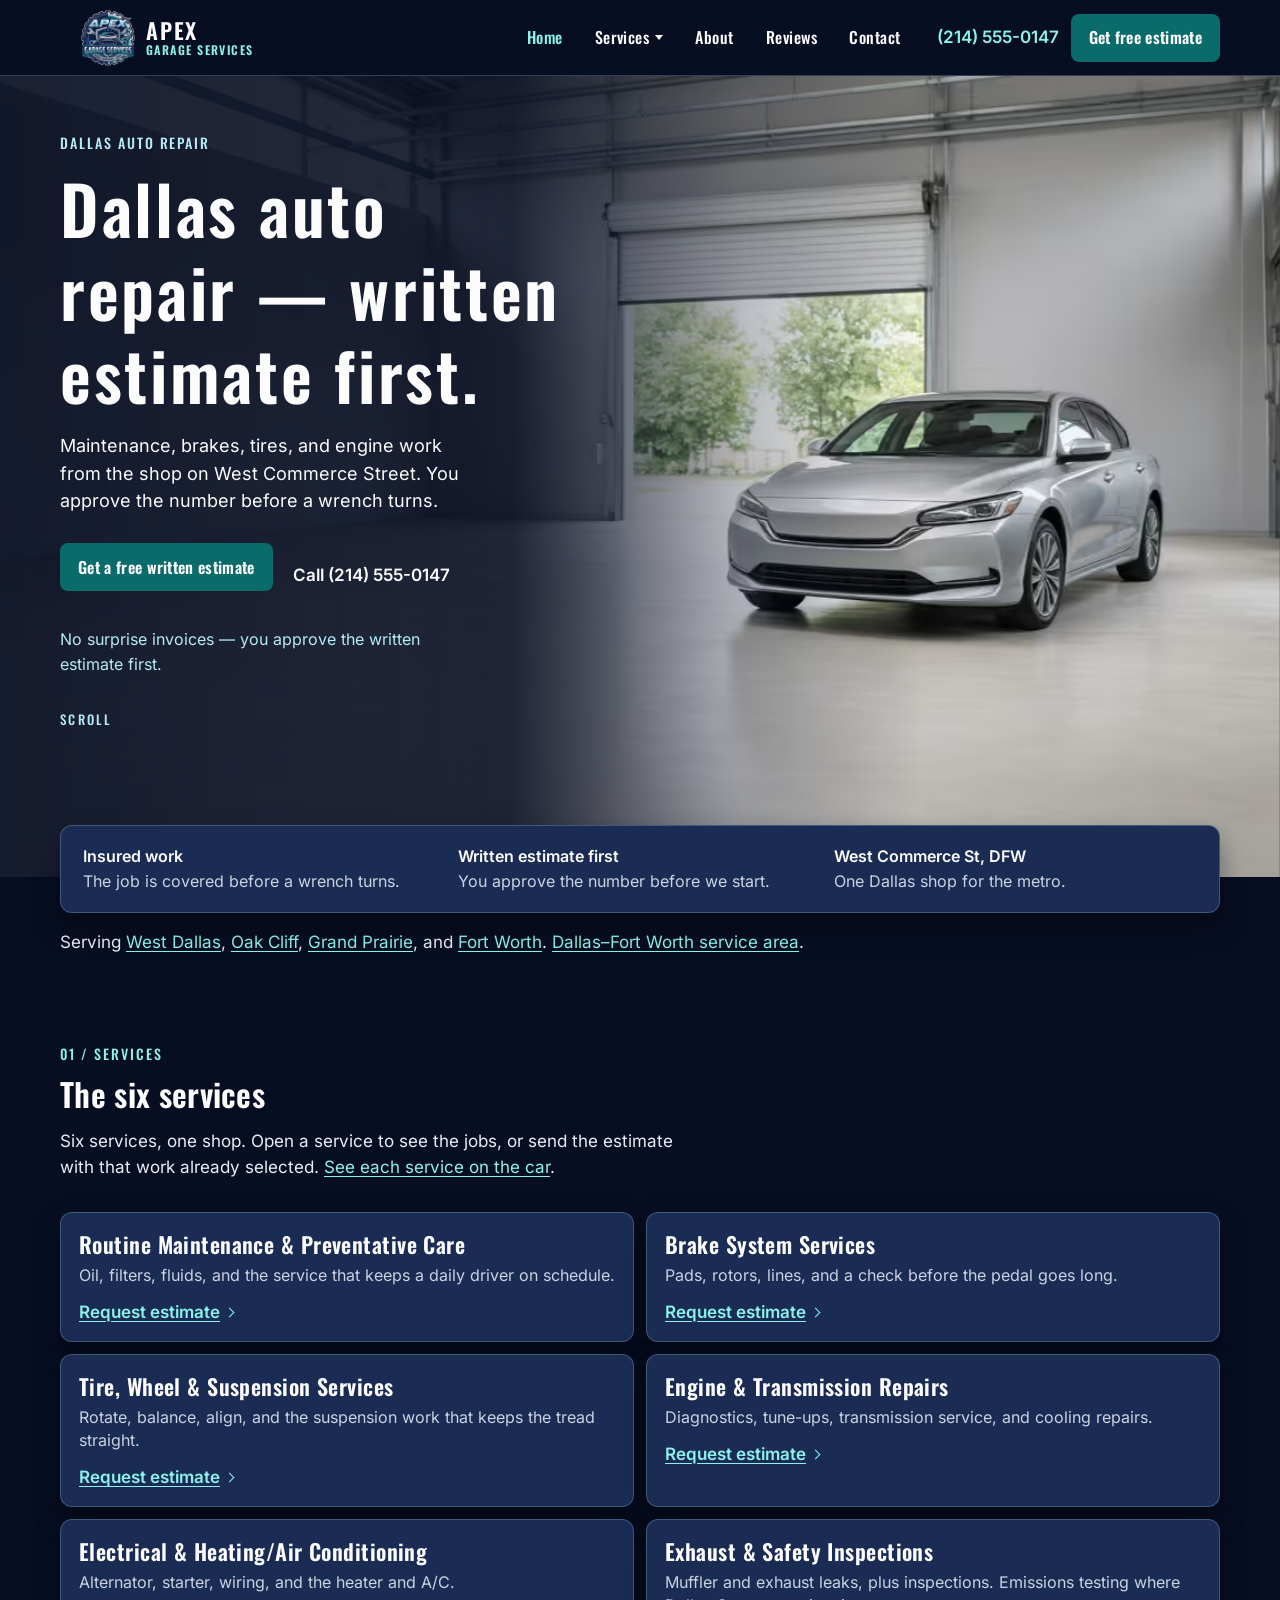
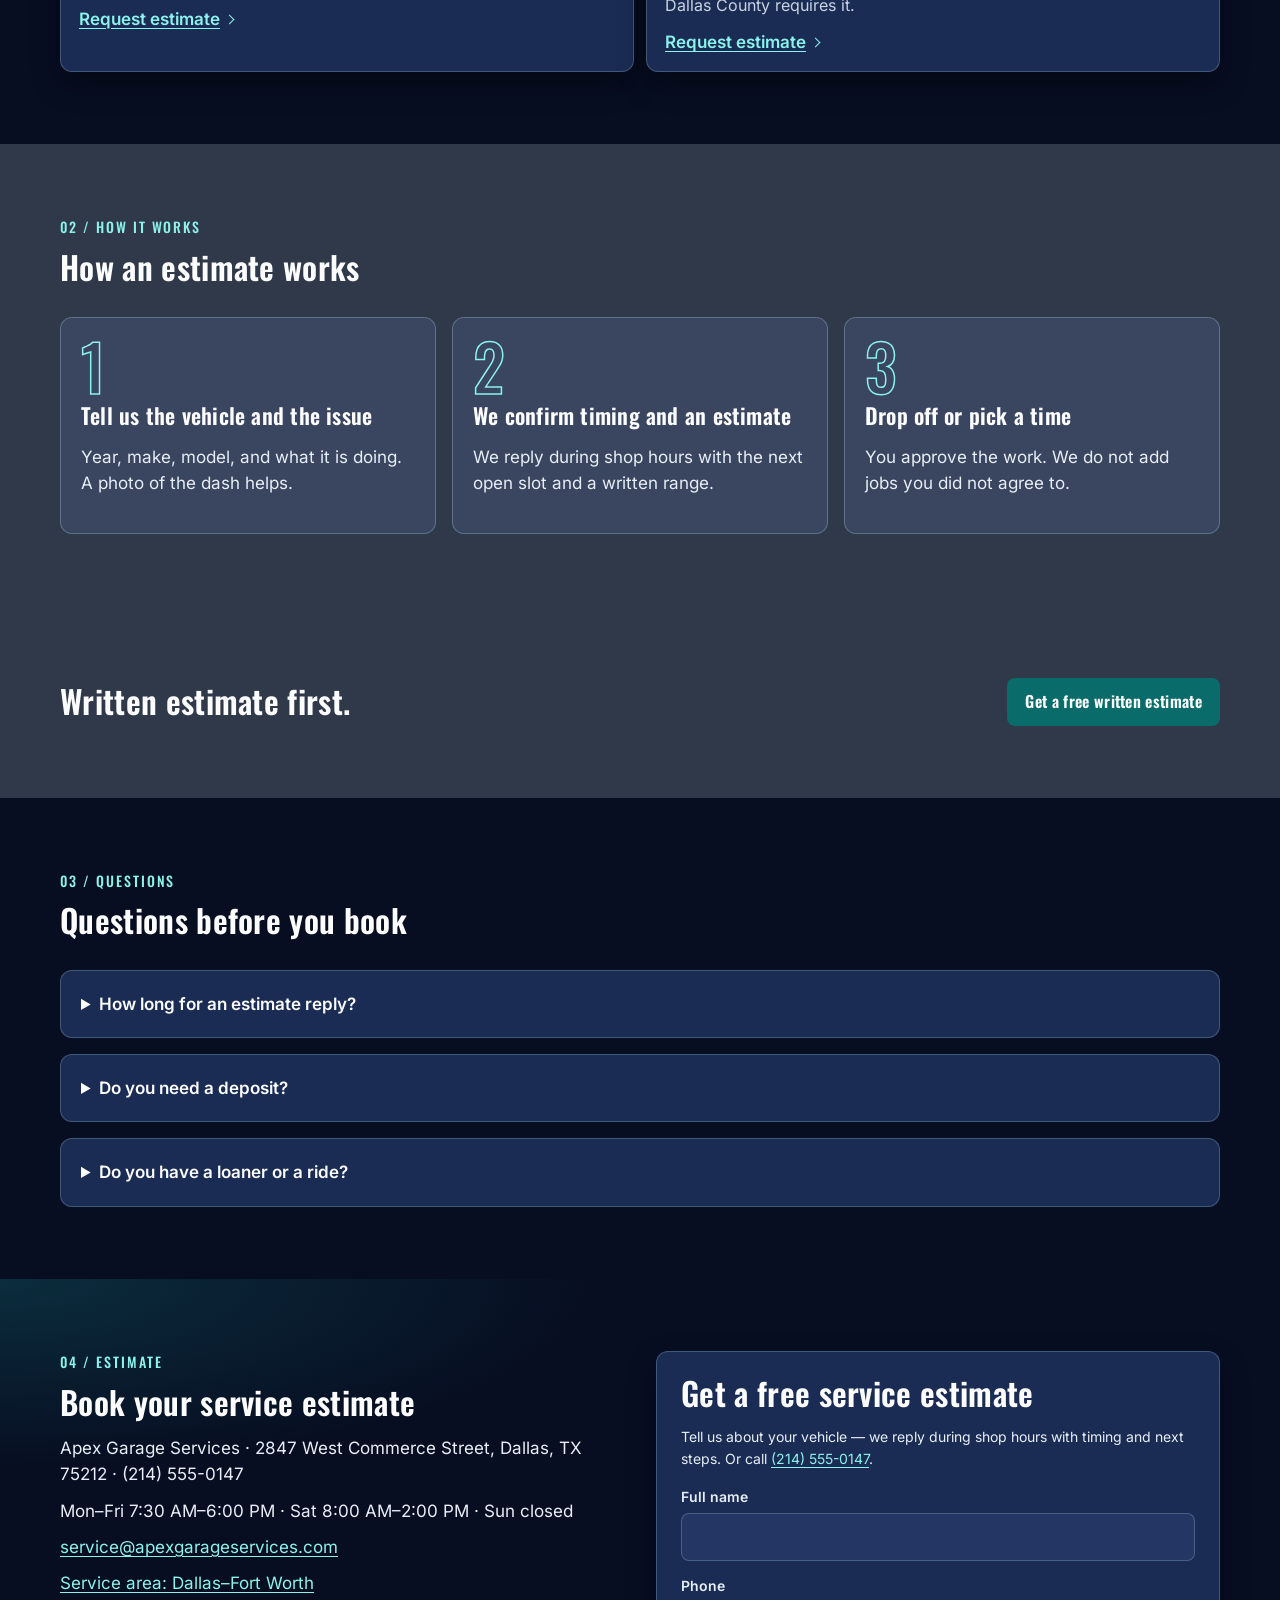
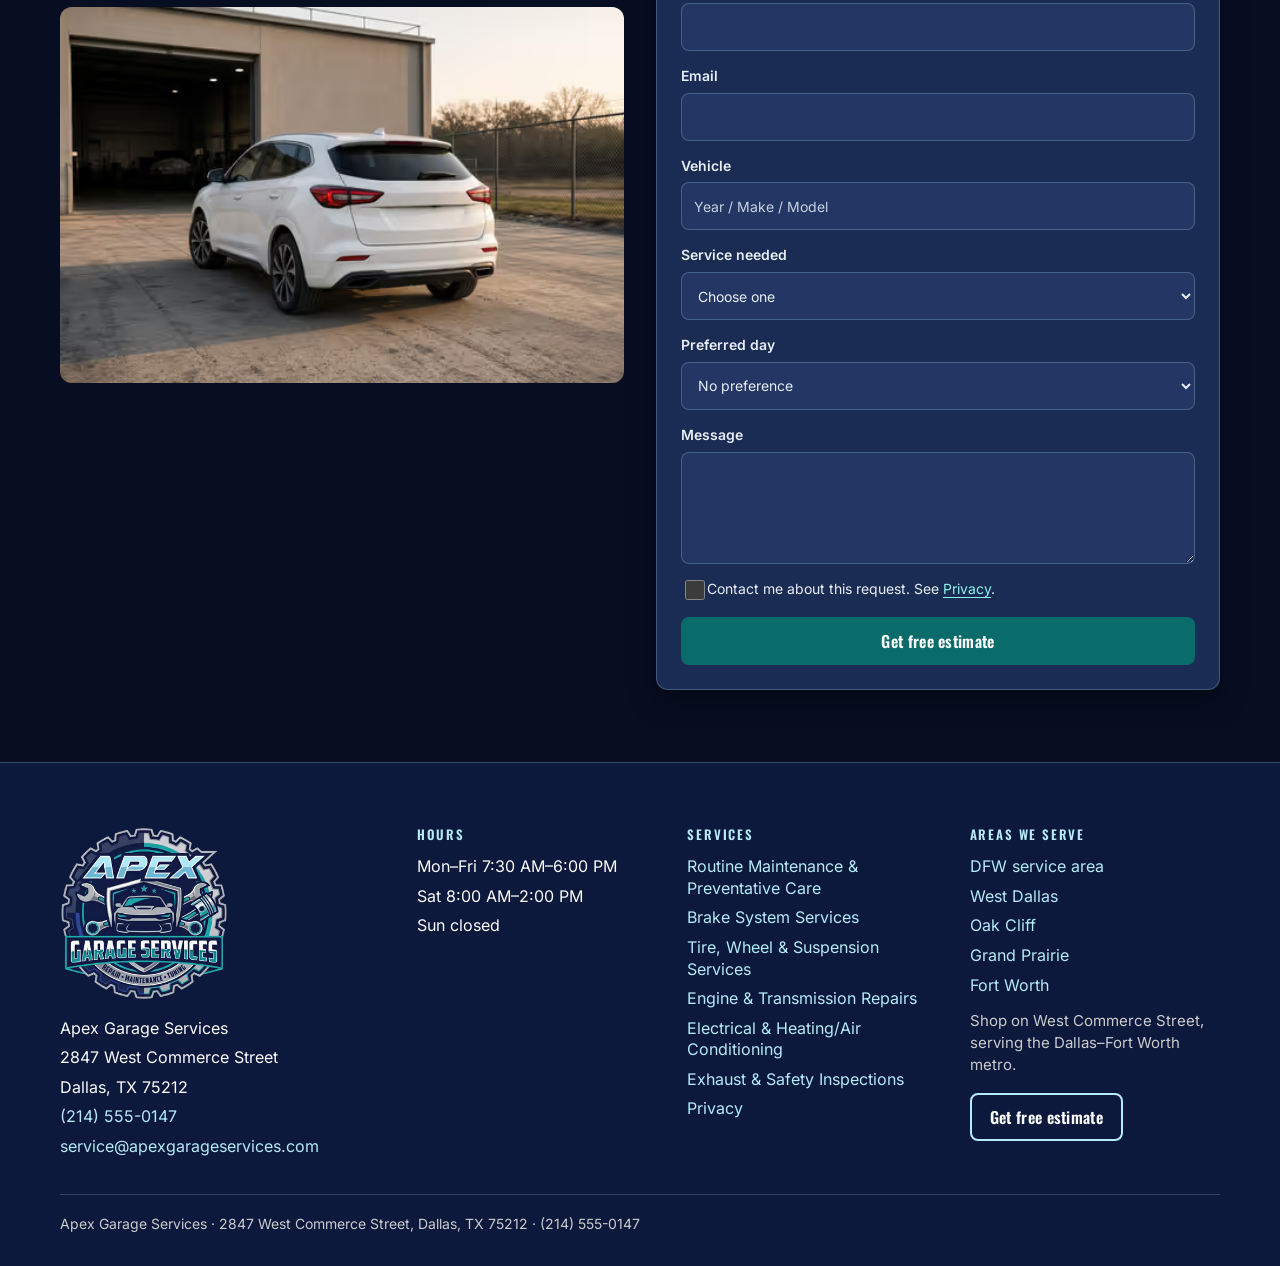
==== commit 570bdac2: "Show the picked service under its number on the car. Choosing a number opens that service's work dir" ====
--- a/index.html
+++ b/index.html
@@ -20,7 +20,7 @@
 <link rel="icon" href="favicon.png" type="image/png">
 <link rel="preload" as="image" type="image/avif" imagesrcset="assets/img/hero-bay-480.avif 480w, assets/img/hero-bay-768.avif 768w, assets/img/hero-bay-960.avif 960w, assets/img/hero-bay.avif 1280w" imagesizes="100vw" fetchpriority="high">
 <link rel="preload" href="assets/fonts/oswald-latin.woff2" as="font" type="font/woff2" crossorigin>
-<style id="apex-css">@keyframes hero-drift{0%{transform:scale(1.07)}to{transform:scale(1)}}@keyframes rise-in{0%{opacity:0;transform:translateY(16px)}to{opacity:1;transform:none}}@keyframes pin-pulse{0%{transform:scale(.7);opacity:.9}to{transform:scale(1.5);opacity:0}}@font-face{font-family:Inter;font-style:normal;font-weight:400 600;font-display:swap;src:url(/assets/fonts/inter-latin.woff2)format("woff2");unicode-range:U+0000-00FF,U+0131,U+0152-0153,U+02BB-02BC,U+02C6,U+02DA,U+02DC,U+0304,U+0308,U+0329,U+2000-206F,U+20AC,U+2122,U+2191,U+2193,U+2212,U+2215,U+FEFF,U+FFFD}@font-face{font-family:Oswald;font-style:normal;font-weight:500 600;font-display:swap;src:url(/assets/fonts/oswald-latin.woff2)format("woff2");unicode-range:U+0000-00FF,U+0131,U+0152-0153,U+02BB-02BC,U+02C6,U+02DA,U+02DC,U+0304,U+0308,U+0329,U+2000-206F,U+20AC,U+2122,U+2191,U+2193,U+2212,U+2215,U+FEFF,U+FFFD}:root{--apex-navy:#0c183c;--apex-slate:#30394a;--apex-cyan:#b5eaf8;--apex-teal:#189c9c;--apex-teal-deep:#0c8490;--apex-teal-text:#8cf3ec;--apex-teal-text-hover:#d8fbff;--apex-teal-btn:#0a6b6b;--apex-teal-btn-hover:#084f52;--apex-silver:#acb1b7;--apex-silver-light:#cccccc;--apex-white:#fcfcfc;--apex-ground:#070e22;--apex-surface:#1b2c54;--apex-surface-2:#243664;--apex-line:rgba(181, 234, 248, 0.24);--apex-ink:#e8eef6;--apex-muted:#c9d3e2;--apex-navy-hover:#08122c;--apex-danger:#ffb7c3;--shadow:0 12px 28px rgba(0, 0, 0, 0.4);--radius-card:12px;--radius-ctl:8px;--max:1160px;--header:76px;--ease-out:cubic-bezier(0.2, 0.7, 0.2, 1);--motion-hover:220ms;--motion-reveal:520ms;--motion-menu:200ms}*,::after,::before{box-sizing:border-box}body,html{overflow-x:clip}html{scroll-behavior:smooth;color-scheme:dark}body{margin:0;background:var(--apex-ground);color:var(--apex-ink);font-family:Inter,system-ui,-apple-system,"Segoe UI",sans-serif;font-size:17px;line-height:1.55}img{max-width:100%;display:block}a{text-underline-offset:.18em}.bay-show .lane.is-on .lane-main strong,.site-nav a[aria-current=page],.site-nav a[aria-current=true],a,a:visited{color:var(--apex-teal-text)}.card h2 a:hover,.card h3 a:hover,a:hover{color:var(--apex-teal-text-hover)}.btn,.eyebrow,.menu-btn,.site-nav a,h1,h2,h3{font-family:Oswald,"Arial Narrow",Impact,sans-serif}.skip,h1,h2,h3{color:var(--apex-white)}h1,h2,h3{margin:0 0 16px;font-weight:600;letter-spacing:.01em;line-height:1.08}h1{font-size:clamp(36px,5vw,56px);max-width:16ch}h2{font-size:clamp(28px,3vw,32px)}h3{font-size:22px}p{margin:0 0 16px}.skip{position:absolute;left:16px;top:-40px;z-index:20;background:var(--apex-surface);padding:8px 12px}.skip:focus{top:8px}:focus-visible{outline:2px solid var(--apex-cyan);outline-offset:3px}.wrap{width:min(var(--max),calc(100% - 32px));margin-inline:auto}.site-header{position:sticky;top:0;z-index:30;height:var(--header);background:var(--apex-ground);border-bottom:1px solid var(--apex-line)}.header-bar,.logo{display:flex;align-items:center}.header-bar{height:100%;gap:24px}.logo{flex:none;gap:10px;color:var(--apex-white);text-decoration:none}.logo img{width:56px;height:56px;object-fit:contain}.logo-text{display:flex;flex-direction:column;gap:3px;line-height:1;font-family:Oswald,"Arial Narrow",Impact,sans-serif;font-weight:600}.logo-text span:first-child{font-size:22px;letter-spacing:.08em;text-transform:uppercase}.logo-text span:last-child{font-size:12px;letter-spacing:.12em;text-transform:uppercase;color:var(--apex-teal-text)}.site-nav{display:flex;align-items:center;gap:8px;margin-left:auto}.site-nav a{color:var(--apex-white);text-decoration:none;font-size:16px;letter-spacing:.03em;padding:10px 12px;border-radius:var(--radius-ctl)}.site-nav a:hover{background:var(--apex-surface-2);color:var(--apex-white)}.nav-drop{position:relative}.nav-drop>a{display:inline-flex;align-items:center;gap:6px}.nav-drop>a::after{content:"";width:0;height:0;border-left:4px solid transparent;border-right:4px solid transparent;border-top:5px solid currentColor}.nav-menu{display:flex;flex-direction:column;gap:4px;position:absolute;top:calc(100% + 4px);left:0;z-index:5;width:max-content;min-width:260px;max-width:min(26rem,calc(100vw - 24px));padding:8px;background:var(--apex-surface);border:1px solid var(--apex-line);border-radius:var(--radius-card);box-shadow:var(--shadow);visibility:hidden;opacity:0;transform:translateY(4px);pointer-events:none}.nav-menu::before{content:"";position:absolute;left:0;right:0;top:-12px;height:12px}.nav-drop:focus-within .nav-menu,.nav-drop:hover .nav-menu,.nav-drop[data-open=true] .nav-menu{visibility:visible;opacity:1;transform:none;pointer-events:auto;transition:opacity var(--motion-menu) var(--ease-out),transform var(--motion-menu) var(--ease-out)}.nav-menu a{display:flex;padding:10px 18px;line-height:1.25;letter-spacing:.02em;white-space:normal}.header-actions{display:flex;align-items:center;gap:12px}.call,.nav-menu a{min-height:44px;align-items:center}.call{color:var(--apex-teal-text);font-weight:600;text-decoration:none;display:inline-flex}.btn,.menu-btn{min-height:48px;border-radius:var(--radius-ctl);color:var(--apex-white);font-size:16px}.menu-btn{display:none;min-width:48px;border:1px solid var(--apex-line);background:var(--apex-surface);letter-spacing:.04em}.btn{position:relative;isolation:isolate;display:inline-flex;align-items:center;justify-content:center;padding:0 18px;border:0;font-weight:600;letter-spacing:.02em;text-decoration:none;cursor:pointer}.btn-teal:hover,.btn:hover{background:var(--apex-teal-btn-hover);color:var(--apex-white)}.btn,.btn-teal{background:var(--apex-teal-btn)}.btn-ghost{background:0 0;color:var(--apex-cyan);border:2px solid var(--apex-cyan)}.btn-ghost:hover{background:rgba(181,234,248,.12);color:var(--apex-cyan)}.hero{display:grid;min-height:min(88vh,780px);background:var(--apex-navy);overflow:visible}.cards>*,.footer-grid>*,.gallery>*,.hero>*,.split>*,.steps>*{min-width:0}.hero-media{grid-area:1/1;min-height:100%;background:var(--apex-slate);overflow:hidden}.hero-shade{grid-area:1/1;z-index:1;background:linear-gradient(90deg,rgba(7,14,34,.92)0,rgba(7,14,34,.88) 40%,rgba(7,14,34,.28) 58%,rgba(7,14,34,0) 72%);pointer-events:none}.hero-media img{width:100%;height:100%;object-fit:cover}.hero-copy{grid-area:1/1;z-index:2;display:flex;flex-direction:column;justify-content:center;width:min(var(--max),calc(100% - 32px));margin-inline:auto;padding:56px 0 148px;background:0 0;color:var(--apex-white)}.hero-copy h1{font-size:clamp(2.75rem,4vw + 1rem,5rem);max-width:none;letter-spacing:.04em;line-height:1.24}.hero-copy h1 span{display:block}.hero-actions{display:flex;flex-wrap:wrap;align-items:center;gap:12px 20px;margin:4px 0 12px}.hero-actions .btn{margin:0}.hero-call{color:var(--apex-white);font-weight:600;text-decoration:none;min-height:48px;display:inline-flex;align-items:center}.hero-call:hover,.scroll-cue{color:var(--apex-cyan)}.scroll-cue{margin:12px 0 0;font-family:Oswald,"Arial Narrow",Impact,sans-serif;font-size:13px;letter-spacing:.18em;text-transform:uppercase}.chips a,.promise-card{background:var(--apex-surface)}.promise-card{grid-area:1/1;z-index:3;align-self:end;width:min(var(--max),calc(100% - 32px));margin:0 auto -36px;padding:18px 22px;color:var(--apex-ink);border:1px solid var(--apex-line);border-radius:var(--radius-card);box-shadow:var(--shadow)}.promise-card .trust li{padding-top:0;border-top:0;color:var(--apex-muted)}.promise-card .trust strong{color:var(--apex-white)}.area-band{padding:52px 0 16px;background:var(--apex-ground)}.area-band p{margin-block:0}.chips,.cta-band .wrap{display:flex;flex-wrap:wrap}.chips{gap:10px;margin:0;padding:0;list-style:none}.chips a{display:inline-flex;align-items:center;min-height:44px;padding:0 16px;border:1.5px solid var(--apex-teal);border-radius:999px;color:var(--apex-teal-text);font-weight:600;text-decoration:none}.chips a:hover{background:var(--apex-surface-2);color:var(--apex-teal-text-hover)}.cta-band{padding:36px 0}.cta-band .wrap{align-items:center;justify-content:space-between;gap:16px 24px}.cta-band h2{margin:0}#estimate{scroll-margin-top:calc(var(--header) + 8px)}.band .step h3,.band>.wrap>.section-head h2,.cta-band .btn,.cta-band h2,.hero-copy h1,.trust strong{color:var(--apex-white)}.band-navy{background:var(--apex-navy)}.band .step span{font-size:clamp(42px,5vw,68px);line-height:.85;margin-bottom:12px;color:transparent;-webkit-text-stroke:1.5px var(--apex-teal-text)}.band .step{color:var(--apex-ink);background:#3a4560;border-color:rgba(181,234,248,.28)}.eyebrow{margin:0 0 12px;color:var(--apex-teal-text);font-size:14px;letter-spacing:.14em;text-transform:uppercase}.hero-copy .eyebrow{color:var(--apex-cyan)}.lede{font-size:18px;max-width:38ch}.hero-copy .btn{align-self:flex-start;margin:8px 0 24px}.trust{display:grid;grid-template-columns:repeat(3,1fr);gap:12px;margin:0;padding:0;list-style:none}.trust li{margin:0;padding-top:12px;border-top:1px solid rgba(252,252,252,.28);color:var(--apex-silver-light);font-size:16px}.trust strong{display:block;font-size:16px}.section{padding:72px 0}.section-head{max-width:640px;margin-bottom:32px}.cards{display:grid;grid-template-columns:repeat(3,1fr);gap:24px}.lane-list{display:grid;grid-template-columns:1fr 1fr;gap:12px;margin:0;padding:0;list-style:none}.lane{display:flex;flex-direction:column;align-items:flex-start;gap:12px;position:relative;isolation:isolate;min-height:100%;padding:18px 18px 16px;background:var(--apex-surface);border:1px solid var(--apex-line);border-radius:var(--radius-card);box-shadow:var(--shadow);--spot-x:50%;--spot-y:20%}.lane::after,.lane::before{content:"";position:absolute;pointer-events:none}.lane::before{inset:0;border-radius:inherit;background:radial-gradient(240px circle at var(--spot-x) var(--spot-y),rgba(140,243,236,.22),transparent 70%);opacity:0}.lane::after{left:16px;right:16px;top:0;height:1px;background:linear-gradient(90deg,transparent,var(--apex-teal-text),transparent);opacity:0;transform:scaleX(.4);transform-origin:center}.lane:focus-within{border-color:rgba(140,243,236,.55)}.lane-est,.lane-main{position:relative;z-index:1}.lane-main{text-decoration:none}.lane-main strong{display:block;margin-bottom:6px;font-family:Oswald,"Arial Narrow",Impact,sans-serif;font-weight:600;font-size:22px;letter-spacing:.02em;line-height:1.2}.lane-main span{display:block;color:var(--apex-muted);font-size:16px;line-height:1.45}.lane-main,.lane-main:hover{color:var(--apex-white)}.lane-est{display:inline-flex;align-items:center;gap:6px;font-weight:600}.lane-est::after{content:"";width:7px;height:7px;border-top:1.5px solid currentColor;border-right:1.5px solid currentColor;transform:rotate(45deg)}@media (max-width:800px){.lane-list{grid-template-columns:1fr}}.card,.card>a{position:relative}.card{display:flex;flex-direction:column;isolation:isolate;background:var(--apex-surface);border:1px solid var(--apex-line);border-radius:var(--radius-card);box-shadow:var(--shadow);overflow:visible}.card>a{display:block;aspect-ratio:3/2;overflow:hidden;border-radius:calc(var(--radius-card) - 1px) calc(var(--radius-card) - 1px)0 0}.card img{position:absolute;inset:0;width:100%;height:100%;object-fit:cover}.card h2{margin:0;font-size:22px}.card h2 a,.card h3 a{color:inherit;text-decoration:none}.logo picture,.site-footer picture{display:contents}.card>a picture,.card>picture,.frame picture,.hero-media picture{display:block;height:100%}.lead-form button:disabled{opacity:.65;cursor:wait}.form-status{margin:0 0 12px}.card-body{padding:20px 20px 24px;display:flex;flex-direction:column;gap:8px;flex:1}.card-body p{flex:1}.icon{width:36px;height:36px;color:var(--apex-teal)}.faq,.gallery .stack,.quotes,.steps{display:grid;gap:16px}.steps{grid-template-columns:repeat(3,1fr)}.faq details,.note,.quote,.step{background:var(--apex-surface);border:1px solid var(--apex-line);border-radius:var(--radius-card);padding:20px}.step span{display:block;margin-bottom:8px;color:var(--apex-teal-text);font-family:Oswald,"Arial Narrow",sans-serif;font-size:20px}.band{background:var(--apex-slate);color:var(--apex-white)}.band a,.site-footer a{color:var(--apex-cyan)}.split{display:grid;grid-template-columns:1fr 1fr;gap:32px;align-items:start}.frame{border-radius:var(--radius-card);overflow:hidden;min-height:240px;background:var(--apex-slate)}.frame img{width:100%;height:100%;object-fit:cover;min-height:240px}.nap{margin:0;padding:0;list-style:none}.nap li{margin:0 0 10px}.lead-form{background:var(--apex-surface);border:1px solid var(--apex-line);border-radius:var(--radius-card);box-shadow:var(--shadow);padding:24px}.form-grid,label{display:grid;gap:14px}label{gap:6px;font-size:14px;font-weight:600}input,select,textarea{width:100%;min-height:48px;padding:10px 12px;border:1px solid var(--apex-line);border-radius:var(--radius-ctl);background:var(--apex-surface-2);color:var(--apex-ink);font:inherit;font-weight:400}textarea{min-height:112px;resize:vertical}input:focus,select:focus,textarea:focus{outline:2px solid var(--apex-cyan);outline-offset:1px;border-color:var(--apex-teal)}.check{grid-template-columns:20px 1fr;align-items:start;font-weight:400}.check input{width:20px;min-height:20px;margin-top:2px;accent-color:var(--apex-teal)}.hp{position:absolute;left:-9999px;height:0;overflow:hidden}.field-error{margin:0;color:var(--apex-danger);font-size:14px;font-weight:600}::placeholder{color:var(--apex-muted);opacity:1}::selection{background:var(--apex-cyan);color:var(--apex-navy)}input:-webkit-autofill,select:-webkit-autofill,textarea:-webkit-autofill{-webkit-text-fill-color:var(--apex-ink);caret-color:var(--apex-ink);box-shadow:0 0 0 1000px var(--apex-surface-2) inset}.is-invalid{border-color:var(--apex-danger)}.help{margin:0 0 16px;font-size:14px}.site-footer{background:var(--apex-navy);color:var(--apex-white);padding:64px 0 32px;border-top:1px solid var(--apex-line)}.footer-grid{display:grid;grid-template-columns:minmax(220px,1.3fr) minmax(190px,.95fr) minmax(200px,1fr) minmax(200px,1fr);gap:36px 32px;align-items:start}.lockup{width:168px;height:auto}.fine{margin-top:36px;padding-top:18px;border-top:1px solid rgba(252,252,252,.18);color:var(--apex-silver-light);font-size:14px}.mobile-bar{display:none}.page-hero{padding:56px 0 8px}.page-hero h1{max-width:18ch;font-size:clamp(2.25rem,3vw + 1rem,3.4rem)}.prose{max-width:68ch}.breadcrumbs ol,.related{display:flex;flex-wrap:wrap;gap:12px}.gallery{display:grid;grid-template-columns:1.4fr 1fr;gap:16px}details summary{cursor:pointer;font-weight:600;color:var(--apex-white)}details p{margin:12px 0 0}@media (max-width:900px){.cards,.footer-grid,.gallery,.split,.steps,.trust{grid-template-columns:1fr}.section{padding:48px 0}.nav-drop,.nav-menu,.site-nav{flex-direction:column;align-items:stretch}.site-nav{display:none;position:absolute;top:var(--header);left:0;right:0;gap:0;padding:8px 16px 16px;background:var(--apex-surface);border-bottom:1px solid var(--apex-line)}.site-nav[data-open=true]{display:flex}.nav-drop,.nav-menu{display:flex}.nav-menu{position:static;width:auto;min-width:0;margin:4px 0 8px;padding:6px;gap:4px;border:1px solid var(--apex-line);border-radius:var(--radius-ctl);box-shadow:none;background:var(--apex-ground);visibility:visible;opacity:1;transform:none;pointer-events:auto}.nav-menu a{white-space:normal}.menu-btn{display:inline-flex;align-items:center;justify-content:center}.logo img{width:44px;height:44px}.logo-text span:first-child{font-size:18px}.logo-text span:last-child{font-size:10px}.header-actions .btn,.header-actions .call{display:none}.mobile-bar{display:grid;grid-template-columns:1fr 1fr;gap:8px;position:fixed;left:0;right:0;bottom:0;z-index:40;padding:8px 12px calc(8px + env(safe-area-inset-bottom));background:var(--apex-surface);border-top:1px solid var(--apex-line)}html{scroll-padding-bottom:112px}body{padding-bottom:112px}#estimate,.lead-form,.lead-form button,.lead-form input,.lead-form select,.lead-form textarea{scroll-margin-bottom:112px}}@media (prefers-reduced-motion:reduce){html{scroll-behavior:auto}*,::after,::before{animation:none!important;transition:none!important}[data-reveal],[data-reveal].is-pending,[data-reveal].is-shown{opacity:1!important;transform:none!important}.nav-drop:focus-within .nav-menu,.nav-drop:hover .nav-menu,.nav-drop[data-open=true] .nav-menu{opacity:1!important;visibility:visible!important;transform:none!important}}.trust-line{margin:0 0 20px;color:var(--apex-cyan);font-size:16px;max-width:36ch}.breadcrumbs{padding:16px 0 0;font-size:14px}.breadcrumbs ol{gap:8px;margin:0;padding:0;list-style:none;color:var(--apex-muted)}.breadcrumbs li:not(:last-child)::after{content:"/";margin-left:8px;color:var(--apex-silver)}.breadcrumbs a{color:var(--apex-teal-text);text-decoration:none}.breadcrumbs a:hover,.site-footer a:hover{text-decoration:underline}.map-embed{margin:16px 0;border-radius:var(--radius-card);overflow:hidden;border:1px solid var(--apex-line);background:var(--apex-slate);aspect-ratio:4/3}.map-embed iframe{display:block;width:100%;height:100%;border:0}.neighborhoods{display:grid;gap:28px;max-width:72ch}.neighborhood h2{margin-bottom:10px}.bio-slots,.cert-slots{display:grid;gap:12px;margin:0 0 24px;padding:0}.cert-slots{list-style:disc;padding-left:1.2em}#google-reviews .prose,.bio-slot{padding:16px;border:1px dashed var(--apex-line);border-radius:var(--radius-card);background:var(--apex-surface)}.bio-slot h3{margin-bottom:8px;font-size:18px}.area-links a{white-space:nowrap}.mobile-bar.is-hidden{transform:translateY(110%);pointer-events:none}.mobile-bar{transition:transform .2s ease}.mobile-bar .btn{width:100%}@media (max-width:900px){.hero{display:flex;flex-direction:column;min-height:0}.hero-shade{display:none}.hero-media{position:relative;height:26vh;min-height:160px;max-height:220px}.hero-media img,.hero-media picture{max-height:none;height:100%;aspect-ratio:auto}.hero-copy{width:auto;margin:0;padding:22px 20px 16px;background:var(--apex-navy)}.hero-copy h1{font-size:clamp(1.85rem,7.2vw,2.5rem);max-width:none;letter-spacing:.03em;line-height:1.12}.hero-copy .lede{font-size:16.5px}.promise-card{position:relative;width:min(var(--max),calc(100% - 32px));margin:16px auto 0}.area-band{padding-top:28px}.scroll-cue{display:none}.trust-line{margin-bottom:12px}}@media (max-width:900px) and (max-height:700px){.hero-media{height:22vh;min-height:140px;max-height:180px}.hero-copy{padding-top:16px;padding-bottom:8px}}.site-footer h2{margin:0 0 14px;color:var(--apex-cyan);font-size:13px;font-weight:600;letter-spacing:.14em;text-transform:uppercase;line-height:1.2}.footer-list{display:grid;gap:8px;margin:0;padding:0;list-style:none}.footer-brand .footer-list{margin-top:18px}.site-footer .footer-list li{margin:0;color:var(--apex-white);font-size:16px;line-height:1.35}.site-footer a{text-decoration:none}.footer-note{margin:14px 0 0;color:var(--apex-silver-light);font-size:15px;line-height:1.45;max-width:32ch}.site-footer .btn{margin-top:18px;color:var(--apex-white)}.site-footer .btn:hover{text-decoration:none;color:var(--apex-white)}@media (max-width:1100px){.footer-grid{grid-template-columns:1fr 1fr}}@media (max-width:900px){.footer-grid{grid-template-columns:1fr}}#estimate{background:radial-gradient(820px 260px at 0% 0%,rgba(24,156,156,.22),transparent 72%),var(--apex-ground)}.reviews-hero{background:var(--apex-navy);padding:72px 0}.reviews-hero,.reviews-hero .lede,.reviews-hero h1{color:var(--apex-white)}.reviews-hero .eyebrow{color:var(--apex-cyan)}.reviews-hero .lede{max-width:40ch}#google-reviews{padding-top:0}#google-reviews .prose{border:1px solid var(--apex-line);box-shadow:var(--shadow);padding:32px 28px;margin-top:-36px}.nav-drop>a,.site-nav>a,details summary{position:relative}.nav-drop>a::before,.site-nav>a::before,details summary::after{content:"";position:absolute;left:12px;right:12px;bottom:4px;height:2px;background:var(--apex-teal);transform:scaleX(0);transform-origin:left center;pointer-events:none}.btn::before,.card::after{content:"";position:absolute;inset:0;border-radius:inherit;pointer-events:none;opacity:0}.btn::before{z-index:-1;box-shadow:0 8px 18px rgba(12,24,60,.18)}.card::after{z-index:-1;box-shadow:0 16px 32px rgba(12,24,60,.16)}details summary::after{left:0;right:0;bottom:0}.card>a:focus-visible{outline-offset:-4px}@media (hover:hover) and (pointer:fine){.btn,.card,.chips a{transition:transform var(--motion-hover) var(--ease-out)}.btn::before,.card::after,.lane-est::after,.lane::after,.lane::before,.nav-drop>a::before,.site-nav>a::before,details summary::after{transition:opacity var(--motion-hover) var(--ease-out),transform var(--motion-hover) var(--ease-out)}.card>a img{transition:transform 300ms var(--ease-out)}.chips a:hover{transform:translateY(-2px)}.btn:hover:not(:disabled){transform:translateY(-2px)}.btn:hover:not(:disabled)::before,.card:hover:not(.is-pending)::after{opacity:1}.btn-ghost:hover:not(:disabled){transform:translateY(-1px)}.btn:disabled,.btn:disabled:hover,.mobile-bar .btn,.mobile-bar .btn:hover{transform:none}.btn:disabled::before,.mobile-bar .btn::before{opacity:0}.nav-drop>a:hover::before,.site-nav>a:hover::before,details summary:hover::after{transform:scaleX(1)}.card:hover:not(.is-pending){transform:translateY(-4px)}.card:hover:not(.is-pending)>a img{transform:scale(1.025)}html.js-motion .card[data-reveal].is-shown:hover{transform:translateY(-4px);transition:transform var(--motion-hover) var(--ease-out),opacity var(--motion-reveal) var(--ease-out)}.lane{transition:transform var(--motion-hover) var(--ease-out),border-color var(--motion-hover) var(--ease-out)}.lane:focus-within:not(.is-pending),.lane:hover:not(.is-pending){transform:translateY(-6px);border-color:rgba(140,243,236,.55)}.lane:focus-within::after,.lane:focus-within::before,.lane:hover::after,.lane:hover::before{opacity:1}.lane:focus-within::after,.lane:hover::after{transform:scaleX(1)}.lane:focus-within .lane-est::after,.lane:hover .lane-est::after{transform:rotate(45deg) translate(2px,-2px)}html.js-motion .lane[data-reveal].is-shown:focus-within,html.js-motion .lane[data-reveal].is-shown:hover{transform:translateY(-6px);transition:transform var(--motion-hover) var(--ease-out),border-color var(--motion-hover) var(--ease-out),opacity var(--motion-reveal) var(--ease-out)}.frame img{transition:transform 420ms var(--ease-out)}.frame:hover img{transform:scale(1.035)}}@media (prefers-reduced-motion:no-preference){.hero-media img{transform-origin:68% 42%;animation:hero-drift 18s var(--ease-out) both}.hero-copy .eyebrow,.page-hero .wrap>*,.promise-card .trust li{animation:rise-in 520ms var(--ease-out) backwards}.hero-copy h1 span:nth-child(1),.page-hero .wrap>:nth-child(2){animation-delay:80ms}.page-hero .wrap>:nth-child(3){animation-delay:150ms}.hero-copy h1 span{animation:rise-in 560ms var(--ease-out) backwards}.hero-copy h1 span:nth-child(2){animation-delay:170ms}.hero-copy h1 span:nth-child(3){animation-delay:260ms}.hero-copy .lede{animation:rise-in 520ms var(--ease-out) 340ms backwards}.hero-actions{animation:rise-in 520ms var(--ease-out) 420ms backwards}.trust-line{animation:rise-in 520ms var(--ease-out) 500ms backwards}.scroll-cue{animation:rise-in 520ms var(--ease-out) 580ms backwards}.promise-card .trust li:nth-child(2){animation-delay:90ms}.promise-card .trust li:nth-child(3){animation-delay:170ms}.area-band p{animation:rise-in 520ms var(--ease-out) 180ms backwards}}html.js-motion [data-reveal].is-pending{opacity:0;transform:translateY(16px);transition:none}html.js-motion [data-reveal].is-shown{opacity:1;transform:none;transition:opacity var(--motion-reveal) var(--ease-out) var(--reveal-delay, 0ms),transform var(--motion-reveal) var(--ease-out) var(--reveal-delay, 0ms)}html.js-motion .lane[data-reveal].is-pending{transform:translateY(22px) scale(.98)}@media (max-width:900px){html.js-motion [data-reveal-group]>[data-reveal]{transition-delay:0ms!important}html.js-motion .lane-list>[data-reveal]{transition-delay:var(--reveal-delay, 0ms)!important}.nav-menu{visibility:visible;opacity:1;transform:none;pointer-events:auto}}#on-the-car{scroll-margin-top:calc(var(--header) + 8px)}.bay{display:grid;grid-template-columns:minmax(0,1fr) minmax(300px,460px);gap:28px;align-items:start}.bay-stage{position:sticky;top:calc(var(--header) + 12px);z-index:2}.bay-viewport{position:relative;overflow:hidden;aspect-ratio:16/9;border:1px solid var(--apex-line);border-radius:var(--radius-card);background:#15233f}.spin{position:absolute;inset:0;touch-action:pan-y;cursor:grab;user-select:none}.spin:focus-visible{outline:2px solid var(--apex-teal-text);outline-offset:-3px}.spin.is-dragging{cursor:grabbing}.spin-frame{position:absolute;inset:0;width:100%;height:100%;object-fit:cover;opacity:0;pointer-events:none;transition:opacity 420ms cubic-bezier(.4,0,.2,1)}.spin.is-dragging .spin-frame{transition-duration:70ms}.spin-frame.is-on{opacity:1}.spin-hint{margin:10px 0 0;color:var(--apex-muted);font-size:14px}.callout b,.pin{border-radius:50%}.pin{position:absolute;left:68%;top:63%;width:14px;height:14px;background:#8cf3ec;transform:translate(-50%,-50%);pointer-events:none;transition:opacity 320ms var(--ease-out)}.spin.is-dragging .cutaway,.spin.is-dragging .pin,.spin.is-free .cutaway,.spin.is-free .pin,.spin.is-turning .pin{opacity:0}.pin::after,.pin::before{content:"";position:absolute}.pin::before{left:50%;bottom:100%;width:2px;height:28px;background:#8cf3ec;transform:translateX(-50%)}.pin::after{inset:-8px;border:2px solid rgba(140,243,236,.7);border-radius:50%;animation:pin-pulse 1.6s var(--ease-out) infinite}.bay-status{margin:14px 0 0;min-height:3.4em}.bay-where{display:block;color:var(--apex-white);font-family:Oswald,"Arial Narrow",Impact,sans-serif;font-size:22px;font-weight:600;letter-spacing:.03em;line-height:1.15}.bay-name{display:block;margin-top:4px;color:var(--apex-cyan);font-size:15px}.svc-group{margin:0 0 22px;scroll-margin-top:calc(var(--header) + 12px)}.svc span,.svc strong,.svc-title span{display:block}.page-hero .svc-lede{max-width:48ch}.svc-group h3{margin:0 0 10px;color:var(--apex-cyan);font-size:18px;letter-spacing:.02em;line-height:1.25;text-transform:none}.cutaway img,.svc{width:100%;display:block}.svc{margin:0 0 6px;padding:10px 12px;border:1px solid transparent;border-radius:var(--radius-ctl);background:0 0;color:inherit;font:inherit;text-align:left;cursor:pointer}.svc strong{color:var(--apex-white);font-family:Oswald,"Arial Narrow",Impact,sans-serif;font-size:17px;font-weight:600;letter-spacing:.02em}.svc span{margin-top:2px;color:var(--apex-muted);font-size:14.5px;line-height:1.4}.svc:hover,.svc[aria-pressed=true]{background:var(--apex-surface-2);border-color:var(--apex-line);box-shadow:inset 3px 0 0 var(--apex-teal)}.bay-cta{margin:8px 0 0}@media (max-width:900px){.bay{grid-template-columns:1fr}.bay-stage{order:-1;position:sticky;top:calc(var(--header) + 4px);padding-bottom:8px;background:var(--apex-ground)}}.bay-show{display:flex;flex-direction:column;gap:22px}.bay-show .bay-stage{position:relative;top:auto;order:0;width:100%;padding:0;background:0 0}.bay-show .bay-viewport{aspect-ratio:auto;min-height:0;border-radius:20px;background:#152240;box-shadow:0 28px 70px rgba(0,0,0,.45)}.bay-show .spin-stage{position:relative;aspect-ratio:16/11;background:radial-gradient(70% 42%at 50% 100%,rgba(24,156,156,.22),transparent 70%),#152240}.bay-show .spin{top:auto;right:0;bottom:0;left:0;height:calc(100%*9/11)}.callout-lines,.cutaway{position:absolute;inset:0}.cutaway{z-index:2;margin:0;pointer-events:none;transition:opacity 320ms var(--ease-out)}.cutaway img{height:100%;object-fit:cover}.callout-lines{width:100%;height:100%;overflow:visible}.cline{stroke:rgba(181,234,248,.75);stroke-width:1.5px;vector-effect:non-scaling-stroke;fill:none}.cline.is-on{stroke:#8cf3ec;stroke-width:2px}.callout,.cdot{position:absolute}.cdot{z-index:3;width:10px;height:10px;margin:-5px 0 0-5px;border-radius:50%;background:#8cf3ec;box-shadow:0 0 0 4px rgba(140,243,236,.22)}.cdot.is-on{box-shadow:0 0 0 6px rgba(140,243,236,.38)}.callout{z-index:4;display:inline-flex;align-items:center;gap:8px;min-height:36px;margin:0;padding:4px 12px 4px 4px;border:1px solid transparent;border-radius:999px;background:#fff;color:#10203f;box-shadow:0 8px 18px rgba(0,0,0,.28);cursor:pointer;font-family:Oswald,"Arial Narrow",Impact,sans-serif;font-size:14px;font-weight:600;letter-spacing:.04em;line-height:1;text-transform:uppercase;pointer-events:auto}.callout b{display:grid;place-items:center;width:28px;height:28px;background:#149c9c;color:#fff;font-size:13px}.bay-show .callout{gap:0;padding:4px}.bay-show .callout>span{position:absolute;width:1px;height:1px;padding:0;margin:-1px;overflow:hidden;clip:rect(0,0,0,0);white-space:nowrap;border:0}.callout.is-on{border-color:#8cf3ec;box-shadow:0 0 0 3px rgba(140,243,236,.35),0 8px 18px rgba(0,0,0,.28)}.callout:focus-visible{outline:2px solid #10203f;outline-offset:3px}.bay-show .spin:not(.is-dragging):not(.is-free) .bay-status,.bay-show .spin:not(.is-dragging):not(.is-free) .pin{opacity:0}.bay-show .pin{width:16px;height:16px}.bay-show .pin::before{height:42px}.bay-show .bay-status,.bay-show .spin-hint{position:absolute;z-index:3;margin:0;pointer-events:none;bottom:16px;border:1px solid var(--apex-line)}.bay-show .spin-hint{top:auto;right:16px;padding:6px 12px;border-radius:999px;background:rgba(7,14,34,.62);color:var(--apex-cyan);font-size:13px;letter-spacing:.08em;text-transform:uppercase}.bay-show .bay-status{left:16px;min-height:0;max-width:min(420px,calc(100% - 32px));padding:14px 16px;border-radius:14px;background:rgba(7,14,34,.78)}.job-dock{gap:10px}.job-dock,.job-sets{display:grid}.bay-show .job-dock{position:relative;z-index:1;width:auto;margin:0;padding:16px 16px 8px;border:1px solid rgba(181,234,248,.18);border-radius:16px;background:rgba(7,14,34,.55);transition:opacity 320ms var(--ease-out)}.bay-show:has(.spin.is-dragging) .job-dock,.bay-show:has(.spin.is-free) .job-dock{opacity:0;pointer-events:none}.bay-show .job-dock .svc{padding:8px 10px}.bay-show .job-dock .svc span{margin-top:1px;font-size:13.5px;line-height:1.35}.job-kicker{margin:0;color:var(--apex-cyan);font-family:Oswald,"Arial Narrow",Impact,sans-serif;font-size:13px;font-weight:600;letter-spacing:.14em;text-transform:uppercase}.job-set{display:grid;grid-template-columns:1fr 1fr;gap:8px;transition:opacity 400ms var(--ease-out),transform 400ms var(--ease-out)}.job-set.is-out,.job-set.is-shown{grid-area:1/1}.job-set.is-out{opacity:0;transform:translateY(10px);pointer-events:none}.job-set[hidden]{display:none}.bay-show .lane.svc-group,.job-set .svc{margin:0}.bay-show .pick-list{gap:14px}.bay-show .lane{align-items:stretch;padding:0;border-left-width:3px;border-left-color:rgba(181,234,248,.28);background:linear-gradient(180deg,rgba(181,234,248,.05),transparent 42%),var(--apex-surface);border-radius:18px}.bay-show .lane.is-on{border-color:rgba(140,243,236,.4);border-left-color:var(--apex-teal-text);background:linear-gradient(100deg,rgba(140,243,236,.12),transparent 48%),var(--apex-surface)}.bay-show .lane.is-on,.bay-show .lane:focus-within,.bay-show .lane:hover{border-left-color:var(--apex-teal-text)}.bay-show .lane::after{left:20px;right:20px;top:auto;bottom:0;width:auto;height:2px;opacity:1;transform:scaleX(0);transform-origin:left center;background:linear-gradient(90deg,var(--apex-teal-text),transparent 78%)}.bay-show .lane.is-on::after,.bay-show .lane:focus-within::after,.bay-show .lane:hover::after{transform:scaleX(1)}.bay-show .svc-lead,.bay-show .svc-lead:hover,.bay-show .svc-lead[aria-pressed=true]{display:grid;grid-template-columns:58px minmax(0,1fr);gap:10px 14px;align-items:start;width:100%;height:100%;margin:0;padding:22px 20px 20px;border:0;background:0 0;box-shadow:none;cursor:pointer}.pick-no{padding-top:2px;font-family:Oswald,"Arial Narrow",Impact,sans-serif;font-size:32px;font-weight:600;letter-spacing:.04em;line-height:1;color:#9bb6cc}.bay-show .lane.is-on .pick-no,.bay-show .lane.is-on .pick-where,.bay-show .lane:focus-within .pick-no,.bay-show .lane:focus-within .pick-where,.bay-show .lane:hover .pick-no,.bay-show .lane:hover .pick-where{color:var(--apex-teal-text)}.bay-show .pick-copy{display:block;min-width:0}.bay-show .pick-copy strong{margin-bottom:6px;font-size:22px;line-height:1.15}.bay-show .pick-copy>span{margin-top:0;font-size:16px;line-height:1.45}.pick-where{display:flex;align-items:center;gap:8px;margin-top:14px;color:var(--apex-muted);font-family:Oswald,"Arial Narrow",Impact,sans-serif;font-size:13px;font-style:normal;font-weight:600;letter-spacing:.14em;line-height:1;text-transform:uppercase}.pick-where::before{content:"";width:6px;height:6px;flex:0 0 6px;border-radius:50%;background:currentColor;box-shadow:0 0 0 3px rgba(140,243,236,.16)}@media (max-width:1000px){.bay-show .spin-stage{display:flex;flex-direction:column;aspect-ratio:auto;min-height:0;background:0 0}.bay-show .spin{position:relative;inset:auto;width:100%;height:auto;aspect-ratio:16/9;min-height:0}.bay-show .spin-frame{object-fit:contain;object-position:center bottom}.bay-show .spin-hint{top:8px;right:8px;bottom:auto}.callout{font-size:11px;gap:0;padding:3px}.callout b{width:22px;height:22px;font-size:11px}.bay-show .bay-status{max-width:46%;padding:10px 12px}.bay-show .bay-name{font-size:13px}.bay-show .job-dock{padding:12px 12px 6px;border-radius:12px}.bay-show .job-dock .svc strong{font-size:14px}.bay-show .job-dock .svc span{font-size:12px}.job-set{grid-template-columns:1fr}.bay-show .bay-where{font-size:18px}.bay-show .svc-lead,.bay-show .svc-lead:hover,.bay-show .svc-lead[aria-pressed=true]{grid-template-columns:46px minmax(0,1fr);padding:18px 16px 16px}.pick-no{font-size:26px}.bay-show .pick-copy strong{font-size:20px}}</style>
+<style id="apex-css">@keyframes hero-drift{0%{transform:scale(1.07)}to{transform:scale(1)}}@keyframes rise-in{0%{opacity:0;transform:translateY(16px)}to{opacity:1;transform:none}}@keyframes pin-pulse{0%{transform:scale(.7);opacity:.9}to{transform:scale(1.5);opacity:0}}@font-face{font-family:Inter;font-style:normal;font-weight:400 600;font-display:swap;src:url(/assets/fonts/inter-latin.woff2)format("woff2");unicode-range:U+0000-00FF,U+0131,U+0152-0153,U+02BB-02BC,U+02C6,U+02DA,U+02DC,U+0304,U+0308,U+0329,U+2000-206F,U+20AC,U+2122,U+2191,U+2193,U+2212,U+2215,U+FEFF,U+FFFD}@font-face{font-family:Oswald;font-style:normal;font-weight:500 600;font-display:swap;src:url(/assets/fonts/oswald-latin.woff2)format("woff2");unicode-range:U+0000-00FF,U+0131,U+0152-0153,U+02BB-02BC,U+02C6,U+02DA,U+02DC,U+0304,U+0308,U+0329,U+2000-206F,U+20AC,U+2122,U+2191,U+2193,U+2212,U+2215,U+FEFF,U+FFFD}:root{--apex-navy:#0c183c;--apex-slate:#30394a;--apex-cyan:#b5eaf8;--apex-teal:#189c9c;--apex-teal-deep:#0c8490;--apex-teal-text:#8cf3ec;--apex-teal-text-hover:#d8fbff;--apex-teal-btn:#0a6b6b;--apex-teal-btn-hover:#084f52;--apex-silver:#acb1b7;--apex-silver-light:#cccccc;--apex-white:#fcfcfc;--apex-ground:#070e22;--apex-surface:#1b2c54;--apex-surface-2:#243664;--apex-line:rgba(181, 234, 248, 0.24);--apex-ink:#e8eef6;--apex-muted:#c9d3e2;--apex-navy-hover:#08122c;--apex-danger:#ffb7c3;--shadow:0 12px 28px rgba(0, 0, 0, 0.4);--radius-card:12px;--radius-ctl:8px;--max:1160px;--header:76px;--ease-out:cubic-bezier(0.2, 0.7, 0.2, 1);--motion-hover:220ms;--motion-reveal:520ms;--motion-menu:200ms}*,::after,::before{box-sizing:border-box}body,html{overflow-x:clip}html{scroll-behavior:smooth;color-scheme:dark}body{margin:0;background:var(--apex-ground);color:var(--apex-ink);font-family:Inter,system-ui,-apple-system,"Segoe UI",sans-serif;font-size:17px;line-height:1.55}img{max-width:100%;display:block}a{text-underline-offset:.18em}.bay-show .lane.is-on .lane-main strong,.site-nav a[aria-current=page],.site-nav a[aria-current=true],a,a:visited{color:var(--apex-teal-text)}.card h2 a:hover,.card h3 a:hover,a:hover{color:var(--apex-teal-text-hover)}.btn,.eyebrow,.menu-btn,.site-nav a,h1,h2,h3{font-family:Oswald,"Arial Narrow",Impact,sans-serif}.skip,h1,h2,h3{color:var(--apex-white)}h1,h2,h3{margin:0 0 16px;font-weight:600;letter-spacing:.01em;line-height:1.08}h1{font-size:clamp(36px,5vw,56px);max-width:16ch}h2{font-size:clamp(28px,3vw,32px)}h3{font-size:22px}p{margin:0 0 16px}.skip{position:absolute;left:16px;top:-40px;z-index:20;background:var(--apex-surface);padding:8px 12px}.skip:focus{top:8px}:focus-visible{outline:2px solid var(--apex-cyan);outline-offset:3px}.wrap{width:min(var(--max),calc(100% - 32px));margin-inline:auto}.site-header{position:sticky;top:0;z-index:30;height:var(--header);background:var(--apex-ground);border-bottom:1px solid var(--apex-line)}.header-bar,.logo{display:flex;align-items:center}.header-bar{height:100%;gap:24px}.logo{flex:none;gap:10px;color:var(--apex-white);text-decoration:none}.logo img{width:56px;height:56px;object-fit:contain}.logo-text{display:flex;flex-direction:column;gap:3px;line-height:1;font-family:Oswald,"Arial Narrow",Impact,sans-serif;font-weight:600}.logo-text span:first-child{font-size:22px;letter-spacing:.08em;text-transform:uppercase}.logo-text span:last-child{font-size:12px;letter-spacing:.12em;text-transform:uppercase;color:var(--apex-teal-text)}.site-nav{display:flex;align-items:center;gap:8px;margin-left:auto}.site-nav a{color:var(--apex-white);text-decoration:none;font-size:16px;letter-spacing:.03em;padding:10px 12px;border-radius:var(--radius-ctl)}.site-nav a:hover{background:var(--apex-surface-2);color:var(--apex-white)}.nav-drop{position:relative}.nav-drop>a{display:inline-flex;align-items:center;gap:6px}.nav-drop>a::after{content:"";width:0;height:0;border-left:4px solid transparent;border-right:4px solid transparent;border-top:5px solid currentColor}.nav-menu{display:flex;flex-direction:column;gap:4px;position:absolute;top:calc(100% + 4px);left:0;z-index:5;width:max-content;min-width:260px;max-width:min(26rem,calc(100vw - 24px));padding:8px;background:var(--apex-surface);border:1px solid var(--apex-line);border-radius:var(--radius-card);box-shadow:var(--shadow);visibility:hidden;opacity:0;transform:translateY(4px);pointer-events:none}.nav-menu::before{content:"";position:absolute;left:0;right:0;top:-12px;height:12px}.nav-drop:focus-within .nav-menu,.nav-drop:hover .nav-menu,.nav-drop[data-open=true] .nav-menu{visibility:visible;opacity:1;transform:none;pointer-events:auto;transition:opacity var(--motion-menu) var(--ease-out),transform var(--motion-menu) var(--ease-out)}.nav-menu a{display:flex;padding:10px 18px;line-height:1.25;letter-spacing:.02em;white-space:normal}.header-actions{display:flex;align-items:center;gap:12px}.call,.nav-menu a{min-height:44px;align-items:center}.call{color:var(--apex-teal-text);font-weight:600;text-decoration:none;display:inline-flex}.btn,.menu-btn{min-height:48px;border-radius:var(--radius-ctl);color:var(--apex-white);font-size:16px}.menu-btn{display:none;min-width:48px;border:1px solid var(--apex-line);background:var(--apex-surface);letter-spacing:.04em}.btn{position:relative;isolation:isolate;display:inline-flex;align-items:center;justify-content:center;padding:0 18px;border:0;font-weight:600;letter-spacing:.02em;text-decoration:none;cursor:pointer}.btn-teal:hover,.btn:hover{background:var(--apex-teal-btn-hover);color:var(--apex-white)}.btn,.btn-teal{background:var(--apex-teal-btn)}.btn-ghost{background:0 0;color:var(--apex-cyan);border:2px solid var(--apex-cyan)}.btn-ghost:hover{background:rgba(181,234,248,.12);color:var(--apex-cyan)}.hero{display:grid;min-height:min(88vh,780px);background:var(--apex-navy);overflow:visible}.cards>*,.footer-grid>*,.gallery>*,.hero>*,.split>*,.steps>*{min-width:0}.hero-media{grid-area:1/1;min-height:100%;background:var(--apex-slate);overflow:hidden}.hero-shade{grid-area:1/1;z-index:1;background:linear-gradient(90deg,rgba(7,14,34,.92)0,rgba(7,14,34,.88) 40%,rgba(7,14,34,.28) 58%,rgba(7,14,34,0) 72%);pointer-events:none}.hero-media img{width:100%;height:100%;object-fit:cover}.hero-copy{grid-area:1/1;z-index:2;display:flex;flex-direction:column;justify-content:center;width:min(var(--max),calc(100% - 32px));margin-inline:auto;padding:56px 0 148px;background:0 0;color:var(--apex-white)}.hero-copy h1{font-size:clamp(2.75rem,4vw + 1rem,5rem);max-width:none;letter-spacing:.04em;line-height:1.24}.hero-copy h1 span{display:block}.hero-actions{display:flex;flex-wrap:wrap;align-items:center;gap:12px 20px;margin:4px 0 12px}.hero-actions .btn{margin:0}.hero-call{color:var(--apex-white);font-weight:600;text-decoration:none;min-height:48px;display:inline-flex;align-items:center}.hero-call:hover,.scroll-cue{color:var(--apex-cyan)}.scroll-cue{margin:12px 0 0;font-family:Oswald,"Arial Narrow",Impact,sans-serif;font-size:13px;letter-spacing:.18em;text-transform:uppercase}.chips a,.promise-card{background:var(--apex-surface)}.promise-card{grid-area:1/1;z-index:3;align-self:end;width:min(var(--max),calc(100% - 32px));margin:0 auto -36px;padding:18px 22px;color:var(--apex-ink);border:1px solid var(--apex-line);border-radius:var(--radius-card);box-shadow:var(--shadow)}.promise-card .trust li{padding-top:0;border-top:0;color:var(--apex-muted)}.promise-card .trust strong{color:var(--apex-white)}.area-band{padding:52px 0 16px;background:var(--apex-ground)}.area-band p{margin-block:0}.chips,.cta-band .wrap{display:flex;flex-wrap:wrap}.chips{gap:10px;margin:0;padding:0;list-style:none}.chips a{display:inline-flex;align-items:center;min-height:44px;padding:0 16px;border:1.5px solid var(--apex-teal);border-radius:999px;color:var(--apex-teal-text);font-weight:600;text-decoration:none}.chips a:hover{background:var(--apex-surface-2);color:var(--apex-teal-text-hover)}.cta-band{padding:36px 0}.cta-band .wrap{align-items:center;justify-content:space-between;gap:16px 24px}.cta-band h2{margin:0}#estimate{scroll-margin-top:calc(var(--header) + 8px)}.band .step h3,.band>.wrap>.section-head h2,.cta-band .btn,.cta-band h2,.hero-copy h1,.trust strong{color:var(--apex-white)}.band-navy{background:var(--apex-navy)}.band .step span{font-size:clamp(42px,5vw,68px);line-height:.85;margin-bottom:12px;color:transparent;-webkit-text-stroke:1.5px var(--apex-teal-text)}.band .step{color:var(--apex-ink);background:#3a4560;border-color:rgba(181,234,248,.28)}.eyebrow{margin:0 0 12px;color:var(--apex-teal-text);font-size:14px;letter-spacing:.14em;text-transform:uppercase}.hero-copy .eyebrow{color:var(--apex-cyan)}.lede{font-size:18px;max-width:38ch}.hero-copy .btn{align-self:flex-start;margin:8px 0 24px}.trust{display:grid;grid-template-columns:repeat(3,1fr);gap:12px;margin:0;padding:0;list-style:none}.trust li{margin:0;padding-top:12px;border-top:1px solid rgba(252,252,252,.28);color:var(--apex-silver-light);font-size:16px}.trust strong{display:block;font-size:16px}.section{padding:72px 0}.section-head{max-width:640px;margin-bottom:32px}.cards{display:grid;grid-template-columns:repeat(3,1fr);gap:24px}.lane-list{display:grid;grid-template-columns:1fr 1fr;gap:12px;margin:0;padding:0;list-style:none}.lane{display:flex;flex-direction:column;align-items:flex-start;gap:12px;position:relative;isolation:isolate;min-height:100%;padding:18px 18px 16px;background:var(--apex-surface);border:1px solid var(--apex-line);border-radius:var(--radius-card);box-shadow:var(--shadow);--spot-x:50%;--spot-y:20%}.lane::after,.lane::before{content:"";position:absolute;pointer-events:none}.lane::before{inset:0;border-radius:inherit;background:radial-gradient(240px circle at var(--spot-x) var(--spot-y),rgba(140,243,236,.22),transparent 70%);opacity:0}.lane::after{left:16px;right:16px;top:0;height:1px;background:linear-gradient(90deg,transparent,var(--apex-teal-text),transparent);opacity:0;transform:scaleX(.4);transform-origin:center}.lane:focus-within{border-color:rgba(140,243,236,.55)}.lane-est,.lane-main{position:relative;z-index:1}.lane-main{text-decoration:none}.lane-main strong{display:block;margin-bottom:6px;font-family:Oswald,"Arial Narrow",Impact,sans-serif;font-weight:600;font-size:22px;letter-spacing:.02em;line-height:1.2}.lane-main span{display:block;color:var(--apex-muted);font-size:16px;line-height:1.45}.lane-main,.lane-main:hover{color:var(--apex-white)}.lane-est{display:inline-flex;align-items:center;gap:6px;font-weight:600}.lane-est::after{content:"";width:7px;height:7px;border-top:1.5px solid currentColor;border-right:1.5px solid currentColor;transform:rotate(45deg)}@media (max-width:800px){.lane-list{grid-template-columns:1fr}}.card,.card>a{position:relative}.card{display:flex;flex-direction:column;isolation:isolate;background:var(--apex-surface);border:1px solid var(--apex-line);border-radius:var(--radius-card);box-shadow:var(--shadow);overflow:visible}.card>a{display:block;aspect-ratio:3/2;overflow:hidden;border-radius:calc(var(--radius-card) - 1px) calc(var(--radius-card) - 1px)0 0}.card img{position:absolute;inset:0;width:100%;height:100%;object-fit:cover}.card h2{margin:0;font-size:22px}.card h2 a,.card h3 a{color:inherit;text-decoration:none}.logo picture,.site-footer picture{display:contents}.card>a picture,.card>picture,.frame picture,.hero-media picture{display:block;height:100%}.lead-form button:disabled{opacity:.65;cursor:wait}.form-status{margin:0 0 12px}.card-body{padding:20px 20px 24px;display:flex;flex-direction:column;gap:8px;flex:1}.card-body p{flex:1}.icon{width:36px;height:36px;color:var(--apex-teal)}.faq,.gallery .stack,.quotes,.steps{display:grid;gap:16px}.steps{grid-template-columns:repeat(3,1fr)}.faq details,.note,.quote,.step{background:var(--apex-surface);border:1px solid var(--apex-line);border-radius:var(--radius-card);padding:20px}.step span{display:block;margin-bottom:8px;color:var(--apex-teal-text);font-family:Oswald,"Arial Narrow",sans-serif;font-size:20px}.band{background:var(--apex-slate);color:var(--apex-white)}.band a,.site-footer a{color:var(--apex-cyan)}.split{display:grid;grid-template-columns:1fr 1fr;gap:32px;align-items:start}.frame{border-radius:var(--radius-card);overflow:hidden;min-height:240px;background:var(--apex-slate)}.frame img{width:100%;height:100%;object-fit:cover;min-height:240px}.nap{margin:0;padding:0;list-style:none}.nap li{margin:0 0 10px}.lead-form{background:var(--apex-surface);border:1px solid var(--apex-line);border-radius:var(--radius-card);box-shadow:var(--shadow);padding:24px}.form-grid,label{display:grid;gap:14px}label{gap:6px;font-size:14px;font-weight:600}input,select,textarea{width:100%;min-height:48px;padding:10px 12px;border:1px solid var(--apex-line);border-radius:var(--radius-ctl);background:var(--apex-surface-2);color:var(--apex-ink);font:inherit;font-weight:400}textarea{min-height:112px;resize:vertical}input:focus,select:focus,textarea:focus{outline:2px solid var(--apex-cyan);outline-offset:1px;border-color:var(--apex-teal)}.check{grid-template-columns:20px 1fr;align-items:start;font-weight:400}.check input{width:20px;min-height:20px;margin-top:2px;accent-color:var(--apex-teal)}.hp{position:absolute;left:-9999px;height:0;overflow:hidden}.field-error{margin:0;color:var(--apex-danger);font-size:14px;font-weight:600}::placeholder{color:var(--apex-muted);opacity:1}::selection{background:var(--apex-cyan);color:var(--apex-navy)}input:-webkit-autofill,select:-webkit-autofill,textarea:-webkit-autofill{-webkit-text-fill-color:var(--apex-ink);caret-color:var(--apex-ink);box-shadow:0 0 0 1000px var(--apex-surface-2) inset}.is-invalid{border-color:var(--apex-danger)}.help{margin:0 0 16px;font-size:14px}.site-footer{background:var(--apex-navy);color:var(--apex-white);padding:64px 0 32px;border-top:1px solid var(--apex-line)}.footer-grid{display:grid;grid-template-columns:minmax(220px,1.3fr) minmax(190px,.95fr) minmax(200px,1fr) minmax(200px,1fr);gap:36px 32px;align-items:start}.lockup{width:168px;height:auto}.fine{margin-top:36px;padding-top:18px;border-top:1px solid rgba(252,252,252,.18);color:var(--apex-silver-light);font-size:14px}.mobile-bar{display:none}.page-hero{padding:56px 0 8px}.page-hero h1{max-width:18ch;font-size:clamp(2.25rem,3vw + 1rem,3.4rem)}.prose{max-width:68ch}.breadcrumbs ol,.related{display:flex;flex-wrap:wrap;gap:12px}.gallery{display:grid;grid-template-columns:1.4fr 1fr;gap:16px}details summary{cursor:pointer;font-weight:600;color:var(--apex-white)}details p{margin:12px 0 0}@media (max-width:900px){.cards,.footer-grid,.gallery,.split,.steps,.trust{grid-template-columns:1fr}.section{padding:48px 0}.nav-drop,.nav-menu,.site-nav{flex-direction:column;align-items:stretch}.site-nav{display:none;position:absolute;top:var(--header);left:0;right:0;gap:0;padding:8px 16px 16px;background:var(--apex-surface);border-bottom:1px solid var(--apex-line)}.site-nav[data-open=true]{display:flex}.nav-drop,.nav-menu{display:flex}.nav-menu{position:static;width:auto;min-width:0;margin:4px 0 8px;padding:6px;gap:4px;border:1px solid var(--apex-line);border-radius:var(--radius-ctl);box-shadow:none;background:var(--apex-ground);visibility:visible;opacity:1;transform:none;pointer-events:auto}.nav-menu a{white-space:normal}.menu-btn{display:inline-flex;align-items:center;justify-content:center}.logo img{width:44px;height:44px}.logo-text span:first-child{font-size:18px}.logo-text span:last-child{font-size:10px}.header-actions .btn,.header-actions .call{display:none}.mobile-bar{display:grid;grid-template-columns:1fr 1fr;gap:8px;position:fixed;left:0;right:0;bottom:0;z-index:40;padding:8px 12px calc(8px + env(safe-area-inset-bottom));background:var(--apex-surface);border-top:1px solid var(--apex-line)}html{scroll-padding-bottom:112px}body{padding-bottom:112px}#estimate,.lead-form,.lead-form button,.lead-form input,.lead-form select,.lead-form textarea{scroll-margin-bottom:112px}}@media (prefers-reduced-motion:reduce){html{scroll-behavior:auto}*,::after,::before{animation:none!important;transition:none!important}[data-reveal],[data-reveal].is-pending,[data-reveal].is-shown{opacity:1!important;transform:none!important}.nav-drop:focus-within .nav-menu,.nav-drop:hover .nav-menu,.nav-drop[data-open=true] .nav-menu{opacity:1!important;visibility:visible!important;transform:none!important}}.trust-line{margin:0 0 20px;color:var(--apex-cyan);font-size:16px;max-width:36ch}.breadcrumbs{padding:16px 0 0;font-size:14px}.breadcrumbs ol{gap:8px;margin:0;padding:0;list-style:none;color:var(--apex-muted)}.breadcrumbs li:not(:last-child)::after{content:"/";margin-left:8px;color:var(--apex-silver)}.breadcrumbs a{color:var(--apex-teal-text);text-decoration:none}.breadcrumbs a:hover,.site-footer a:hover{text-decoration:underline}.map-embed{margin:16px 0;border-radius:var(--radius-card);overflow:hidden;border:1px solid var(--apex-line);background:var(--apex-slate);aspect-ratio:4/3}.map-embed iframe{display:block;width:100%;height:100%;border:0}.neighborhoods{display:grid;gap:28px;max-width:72ch}.neighborhood h2{margin-bottom:10px}.bio-slots,.cert-slots{display:grid;gap:12px;margin:0 0 24px;padding:0}.cert-slots{list-style:disc;padding-left:1.2em}#google-reviews .prose,.bio-slot{padding:16px;border:1px dashed var(--apex-line);border-radius:var(--radius-card);background:var(--apex-surface)}.bio-slot h3{margin-bottom:8px;font-size:18px}.area-links a{white-space:nowrap}.mobile-bar.is-hidden{transform:translateY(110%);pointer-events:none}.mobile-bar{transition:transform .2s ease}.mobile-bar .btn{width:100%}@media (max-width:900px){.hero{display:flex;flex-direction:column;min-height:0}.hero-shade{display:none}.hero-media{position:relative;height:26vh;min-height:160px;max-height:220px}.hero-media img,.hero-media picture{max-height:none;height:100%;aspect-ratio:auto}.hero-copy{width:auto;margin:0;padding:22px 20px 16px;background:var(--apex-navy)}.hero-copy h1{font-size:clamp(1.85rem,7.2vw,2.5rem);max-width:none;letter-spacing:.03em;line-height:1.12}.hero-copy .lede{font-size:16.5px}.promise-card{position:relative;width:min(var(--max),calc(100% - 32px));margin:16px auto 0}.area-band{padding-top:28px}.scroll-cue{display:none}.trust-line{margin-bottom:12px}}@media (max-width:900px) and (max-height:700px){.hero-media{height:22vh;min-height:140px;max-height:180px}.hero-copy{padding-top:16px;padding-bottom:8px}}.site-footer h2{margin:0 0 14px;color:var(--apex-cyan);font-size:13px;font-weight:600;letter-spacing:.14em;text-transform:uppercase;line-height:1.2}.footer-list{display:grid;gap:8px;margin:0;padding:0;list-style:none}.footer-brand .footer-list{margin-top:18px}.site-footer .footer-list li{margin:0;color:var(--apex-white);font-size:16px;line-height:1.35}.site-footer a{text-decoration:none}.footer-note{margin:14px 0 0;color:var(--apex-silver-light);font-size:15px;line-height:1.45;max-width:32ch}.site-footer .btn{margin-top:18px;color:var(--apex-white)}.site-footer .btn:hover{text-decoration:none;color:var(--apex-white)}@media (max-width:1100px){.footer-grid{grid-template-columns:1fr 1fr}}@media (max-width:900px){.footer-grid{grid-template-columns:1fr}}#estimate{background:radial-gradient(820px 260px at 0% 0%,rgba(24,156,156,.22),transparent 72%),var(--apex-ground)}.reviews-hero{background:var(--apex-navy);padding:72px 0}.reviews-hero,.reviews-hero .lede,.reviews-hero h1{color:var(--apex-white)}.reviews-hero .eyebrow{color:var(--apex-cyan)}.reviews-hero .lede{max-width:40ch}#google-reviews{padding-top:0}#google-reviews .prose{border:1px solid var(--apex-line);box-shadow:var(--shadow);padding:32px 28px;margin-top:-36px}.nav-drop>a,.site-nav>a,details summary{position:relative}.nav-drop>a::before,.site-nav>a::before,details summary::after{content:"";position:absolute;left:12px;right:12px;bottom:4px;height:2px;background:var(--apex-teal);transform:scaleX(0);transform-origin:left center;pointer-events:none}.btn::before,.card::after{content:"";position:absolute;inset:0;border-radius:inherit;pointer-events:none;opacity:0}.btn::before{z-index:-1;box-shadow:0 8px 18px rgba(12,24,60,.18)}.card::after{z-index:-1;box-shadow:0 16px 32px rgba(12,24,60,.16)}details summary::after{left:0;right:0;bottom:0}.card>a:focus-visible{outline-offset:-4px}@media (hover:hover) and (pointer:fine){.btn,.card,.chips a{transition:transform var(--motion-hover) var(--ease-out)}.btn::before,.card::after,.lane-est::after,.lane::after,.lane::before,.nav-drop>a::before,.site-nav>a::before,details summary::after{transition:opacity var(--motion-hover) var(--ease-out),transform var(--motion-hover) var(--ease-out)}.card>a img{transition:transform 300ms var(--ease-out)}.chips a:hover{transform:translateY(-2px)}.btn:hover:not(:disabled){transform:translateY(-2px)}.btn:hover:not(:disabled)::before,.card:hover:not(.is-pending)::after{opacity:1}.btn-ghost:hover:not(:disabled){transform:translateY(-1px)}.btn:disabled,.btn:disabled:hover,.mobile-bar .btn,.mobile-bar .btn:hover{transform:none}.btn:disabled::before,.mobile-bar .btn::before{opacity:0}.nav-drop>a:hover::before,.site-nav>a:hover::before,details summary:hover::after{transform:scaleX(1)}.card:hover:not(.is-pending){transform:translateY(-4px)}.card:hover:not(.is-pending)>a img{transform:scale(1.025)}html.js-motion .card[data-reveal].is-shown:hover{transform:translateY(-4px);transition:transform var(--motion-hover) var(--ease-out),opacity var(--motion-reveal) var(--ease-out)}.lane{transition:transform var(--motion-hover) var(--ease-out),border-color var(--motion-hover) var(--ease-out)}.lane:focus-within:not(.is-pending),.lane:hover:not(.is-pending){transform:translateY(-6px);border-color:rgba(140,243,236,.55)}.lane:focus-within::after,.lane:focus-within::before,.lane:hover::after,.lane:hover::before{opacity:1}.lane:focus-within::after,.lane:hover::after{transform:scaleX(1)}.lane:focus-within .lane-est::after,.lane:hover .lane-est::after{transform:rotate(45deg) translate(2px,-2px)}html.js-motion .lane[data-reveal].is-shown:focus-within,html.js-motion .lane[data-reveal].is-shown:hover{transform:translateY(-6px);transition:transform var(--motion-hover) var(--ease-out),border-color var(--motion-hover) var(--ease-out),opacity var(--motion-reveal) var(--ease-out)}.frame img{transition:transform 420ms var(--ease-out)}.frame:hover img{transform:scale(1.035)}}@media (prefers-reduced-motion:no-preference){.hero-media img{transform-origin:68% 42%;animation:hero-drift 18s var(--ease-out) both}.hero-copy .eyebrow,.page-hero .wrap>*,.promise-card .trust li{animation:rise-in 520ms var(--ease-out) backwards}.hero-copy h1 span:nth-child(1),.page-hero .wrap>:nth-child(2){animation-delay:80ms}.page-hero .wrap>:nth-child(3){animation-delay:150ms}.hero-copy h1 span{animation:rise-in 560ms var(--ease-out) backwards}.hero-copy h1 span:nth-child(2){animation-delay:170ms}.hero-copy h1 span:nth-child(3){animation-delay:260ms}.hero-copy .lede{animation:rise-in 520ms var(--ease-out) 340ms backwards}.hero-actions{animation:rise-in 520ms var(--ease-out) 420ms backwards}.trust-line{animation:rise-in 520ms var(--ease-out) 500ms backwards}.scroll-cue{animation:rise-in 520ms var(--ease-out) 580ms backwards}.promise-card .trust li:nth-child(2){animation-delay:90ms}.promise-card .trust li:nth-child(3){animation-delay:170ms}.area-band p{animation:rise-in 520ms var(--ease-out) 180ms backwards}}html.js-motion [data-reveal].is-pending{opacity:0;transform:translateY(16px);transition:none}html.js-motion [data-reveal].is-shown{opacity:1;transform:none;transition:opacity var(--motion-reveal) var(--ease-out) var(--reveal-delay, 0ms),transform var(--motion-reveal) var(--ease-out) var(--reveal-delay, 0ms)}html.js-motion .lane[data-reveal].is-pending{transform:translateY(22px) scale(.98)}@media (max-width:900px){html.js-motion [data-reveal-group]>[data-reveal]{transition-delay:0ms!important}html.js-motion .lane-list>[data-reveal]{transition-delay:var(--reveal-delay, 0ms)!important}.nav-menu{visibility:visible;opacity:1;transform:none;pointer-events:auto}}#on-the-car{scroll-margin-top:calc(var(--header) + 8px)}.bay{display:grid;grid-template-columns:minmax(0,1fr) minmax(300px,460px);gap:28px;align-items:start}.bay-stage{position:sticky;top:calc(var(--header) + 12px);z-index:2}.bay-viewport{position:relative;overflow:hidden;aspect-ratio:16/9;border:1px solid var(--apex-line);border-radius:var(--radius-card);background:#15233f}.spin{position:absolute;inset:0;touch-action:pan-y;cursor:grab;user-select:none}.spin:focus-visible{outline:2px solid var(--apex-teal-text);outline-offset:-3px}.spin.is-dragging{cursor:grabbing}.spin-frame{position:absolute;inset:0;width:100%;height:100%;object-fit:cover;opacity:0;pointer-events:none;transition:opacity 420ms cubic-bezier(.4,0,.2,1)}.spin.is-dragging .spin-frame{transition-duration:70ms}.spin-frame.is-on{opacity:1}.spin-hint{margin:10px 0 0;color:var(--apex-muted);font-size:14px}.callout b,.pin{border-radius:50%}.pin{position:absolute;left:68%;top:63%;width:14px;height:14px;background:#8cf3ec;transform:translate(-50%,-50%);pointer-events:none;transition:opacity 320ms var(--ease-out)}.spin.is-dragging .cutaway,.spin.is-dragging .pin,.spin.is-free .cutaway,.spin.is-free .pin,.spin.is-turning .pin{opacity:0}.pin::after,.pin::before{content:"";position:absolute}.pin::before{left:50%;bottom:100%;width:2px;height:28px;background:#8cf3ec;transform:translateX(-50%)}.pin::after{inset:-8px;border:2px solid rgba(140,243,236,.7);border-radius:50%;animation:pin-pulse 1.6s var(--ease-out) infinite}.bay-status{margin:14px 0 0;min-height:3.4em}.bay-where{display:block;color:var(--apex-white);font-family:Oswald,"Arial Narrow",Impact,sans-serif;font-size:22px;font-weight:600;letter-spacing:.03em;line-height:1.15}.bay-name{display:block;margin-top:4px;color:var(--apex-cyan);font-size:15px}.svc-group{margin:0 0 22px;scroll-margin-top:calc(var(--header) + 12px)}.svc span,.svc strong,.svc-title span{display:block}.page-hero .svc-lede{max-width:48ch}.svc-group h3{margin:0 0 10px;color:var(--apex-cyan);font-size:18px;letter-spacing:.02em;line-height:1.25;text-transform:none}.cutaway img,.svc{width:100%;display:block}.svc{margin:0 0 6px;padding:10px 12px;border:1px solid transparent;border-radius:var(--radius-ctl);background:0 0;color:inherit;font:inherit;text-align:left;cursor:pointer}.svc strong{color:var(--apex-white);font-family:Oswald,"Arial Narrow",Impact,sans-serif;font-size:17px;font-weight:600;letter-spacing:.02em}.svc span{margin-top:2px;color:var(--apex-muted);font-size:14.5px;line-height:1.4}.svc:hover,.svc[aria-pressed=true]{background:var(--apex-surface-2);border-color:var(--apex-line);box-shadow:inset 3px 0 0 var(--apex-teal)}.bay-cta{margin:8px 0 0}@media (max-width:900px){.bay{grid-template-columns:1fr}.bay-stage{order:-1;position:sticky;top:calc(var(--header) + 4px);padding-bottom:8px;background:var(--apex-ground)}}.bay-show{display:flex;flex-direction:column;gap:22px}.bay-show .bay-stage{position:relative;top:auto;order:0;width:100%;padding:0;background:0 0}.bay-show .bay-viewport{aspect-ratio:auto;min-height:0;border-radius:20px;background:#152240;box-shadow:0 28px 70px rgba(0,0,0,.45)}.bay-show .spin-stage{position:relative;aspect-ratio:16/11;background:radial-gradient(70% 42%at 50% 100%,rgba(24,156,156,.22),transparent 70%),#152240}.bay-show .spin{top:auto;right:0;bottom:0;left:0;height:calc(100%*9/11)}.callout-lines,.cutaway{position:absolute;inset:0}.cutaway{z-index:2;margin:0;pointer-events:none;transition:opacity 320ms var(--ease-out)}.cutaway img{height:100%;object-fit:cover}.callout-lines{width:100%;height:100%;overflow:visible}.cline{stroke:rgba(181,234,248,.75);stroke-width:1.5px;vector-effect:non-scaling-stroke;fill:none}.cline.is-on{stroke:#8cf3ec;stroke-width:2px}.callout,.cdot{position:absolute}.cdot{z-index:3;width:10px;height:10px;margin:-5px 0 0-5px;border-radius:50%;background:#8cf3ec;box-shadow:0 0 0 4px rgba(140,243,236,.22)}.cdot.is-on{box-shadow:0 0 0 6px rgba(140,243,236,.38)}.callout{z-index:4;display:inline-flex;align-items:center;gap:8px;min-height:36px;margin:0;padding:4px 12px 4px 4px;border:1px solid transparent;border-radius:999px;background:#fff;color:#10203f;box-shadow:0 8px 18px rgba(0,0,0,.28);cursor:pointer;font-family:Oswald,"Arial Narrow",Impact,sans-serif;font-size:14px;font-weight:600;letter-spacing:.04em;line-height:1;text-transform:uppercase;pointer-events:auto}.callout b{display:grid;place-items:center;width:28px;height:28px;background:#149c9c;color:#fff;font-size:13px}.bay-show .callout{z-index:6;gap:0;padding:4px}.bay-show .callout>span{position:absolute;width:1px;height:1px;padding:0;margin:-1px;overflow:hidden;clip:rect(0,0,0,0);white-space:nowrap;border:0}.callout.is-on{border-color:#8cf3ec;box-shadow:0 0 0 3px rgba(140,243,236,.35),0 8px 18px rgba(0,0,0,.28)}.callout:focus-visible{outline:2px solid #10203f;outline-offset:3px}.bay-show .spin:not(.is-dragging):not(.is-free) .bay-status,.bay-show .spin:not(.is-dragging):not(.is-free) .pin{opacity:0}.bay-show .pin{width:16px;height:16px}.bay-show .pin::before{height:42px}.bay-show .bay-status,.bay-show .spin-hint{position:absolute;z-index:3;margin:0;pointer-events:none;bottom:16px;border:1px solid var(--apex-line)}.bay-show .spin-hint{top:auto;right:16px;padding:6px 12px;border-radius:999px;background:rgba(7,14,34,.62);color:var(--apex-cyan);font-size:13px;letter-spacing:.08em;text-transform:uppercase}.bay-show .bay-status{left:16px;min-height:0;max-width:min(420px,calc(100% - 32px));padding:14px 16px;border-radius:14px;background:rgba(7,14,34,.78)}.job-dock{gap:10px}.job-dock,.job-sets{display:grid}.bay-show .job-dock{position:absolute;z-index:4;width:min(300px,46%);max-height:52%;margin:0;padding:8px 10px 6px;overflow:auto;border:1px solid rgba(181,234,248,.22);border-radius:14px;background:rgba(7,14,34,.9);box-shadow:0 12px 28px rgba(0,0,0,.4);transition:opacity 320ms var(--ease-out)}.bay-show .spin.is-dragging .job-dock,.bay-show .spin.is-free .job-dock{opacity:0;pointer-events:none}.bay-show .job-kicker{display:none}.bay-show .job-set{grid-template-columns:1fr}.bay-show .job-dock .svc{padding:8px 10px}.bay-show .job-dock .svc span{margin-top:1px;font-size:13.5px;line-height:1.35}.job-kicker{margin:0;color:var(--apex-cyan);font-family:Oswald,"Arial Narrow",Impact,sans-serif;font-size:13px;font-weight:600;letter-spacing:.14em;text-transform:uppercase}.job-set{display:grid;grid-template-columns:1fr 1fr;gap:8px;transition:opacity 400ms var(--ease-out),transform 400ms var(--ease-out)}.job-set.is-out,.job-set.is-shown{grid-area:1/1}.job-set.is-out{opacity:0;transform:translateY(10px);pointer-events:none}.job-set[hidden]{display:none}.bay-show .lane.svc-group,.job-set .svc{margin:0}.bay-show .pick-list{gap:14px}.bay-show .lane{align-items:stretch;padding:0;border-left-width:3px;border-left-color:rgba(181,234,248,.28);background:linear-gradient(180deg,rgba(181,234,248,.05),transparent 42%),var(--apex-surface);border-radius:18px}.bay-show .lane.is-on{border-color:rgba(140,243,236,.4);border-left-color:var(--apex-teal-text);background:linear-gradient(100deg,rgba(140,243,236,.12),transparent 48%),var(--apex-surface)}.bay-show .lane.is-on,.bay-show .lane:focus-within,.bay-show .lane:hover{border-left-color:var(--apex-teal-text)}.bay-show .lane::after{left:20px;right:20px;top:auto;bottom:0;width:auto;height:2px;opacity:1;transform:scaleX(0);transform-origin:left center;background:linear-gradient(90deg,var(--apex-teal-text),transparent 78%)}.bay-show .lane.is-on::after,.bay-show .lane:focus-within::after,.bay-show .lane:hover::after{transform:scaleX(1)}.bay-show .svc-lead,.bay-show .svc-lead:hover,.bay-show .svc-lead[aria-pressed=true]{display:grid;grid-template-columns:58px minmax(0,1fr);gap:10px 14px;align-items:start;width:100%;height:100%;margin:0;padding:22px 20px 20px;border:0;background:0 0;box-shadow:none;cursor:pointer}.pick-no{padding-top:2px;font-family:Oswald,"Arial Narrow",Impact,sans-serif;font-size:32px;font-weight:600;letter-spacing:.04em;line-height:1;color:#9bb6cc}.bay-show .lane.is-on .pick-no,.bay-show .lane.is-on .pick-where,.bay-show .lane:focus-within .pick-no,.bay-show .lane:focus-within .pick-where,.bay-show .lane:hover .pick-no,.bay-show .lane:hover .pick-where{color:var(--apex-teal-text)}.bay-show .pick-copy{display:block;min-width:0}.bay-show .pick-copy strong{margin-bottom:6px;font-size:22px;line-height:1.15}.bay-show .pick-copy>span{margin-top:0;font-size:16px;line-height:1.45}.pick-where{display:flex;align-items:center;gap:8px;margin-top:14px;color:var(--apex-muted);font-family:Oswald,"Arial Narrow",Impact,sans-serif;font-size:13px;font-style:normal;font-weight:600;letter-spacing:.14em;line-height:1;text-transform:uppercase}.pick-where::before{content:"";width:6px;height:6px;flex:0 0 6px;border-radius:50%;background:currentColor;box-shadow:0 0 0 3px rgba(140,243,236,.16)}@media (max-width:1000px){.bay-show .spin-stage{display:flex;flex-direction:column;aspect-ratio:auto;min-height:0;background:0 0}.bay-show .spin{position:relative;inset:auto;width:100%;height:auto;aspect-ratio:16/9;min-height:0}.bay-show .spin-frame{object-fit:contain;object-position:center bottom}.bay-show .spin-hint{top:8px;right:8px;bottom:auto}.callout{font-size:11px;gap:0;padding:3px}.callout b{width:22px;height:22px;font-size:11px}.bay-show .bay-status{max-width:46%;padding:10px 12px}.bay-show .bay-name{font-size:13px}.bay-show .job-dock{padding:12px 12px 6px;border-radius:12px}.bay-show .job-dock .svc strong{font-size:14px}.bay-show .job-dock .svc span{font-size:12px}.job-set{grid-template-columns:1fr}.bay-show .bay-where{font-size:18px}.bay-show .svc-lead,.bay-show .svc-lead:hover,.bay-show .svc-lead[aria-pressed=true]{grid-template-columns:46px minmax(0,1fr);padding:18px 16px 16px}.pick-no{font-size:26px}.bay-show .pick-copy strong{font-size:20px}}</style>
 <script type="application/ld+json">{"@context":"https://schema.org","@type":"AutoRepair","@id":"https://apex-garage-services.vercel.app/#business","name":"Apex Garage Services","url":"https://apex-garage-services.vercel.app/","image":"https://apex-garage-services.vercel.app/assets/img/og-default.jpg","telephone":"(214) 555-0147","email":"service@apexgarageservices.com","priceRange":"$$","address":{"@type":"PostalAddress","streetAddress":"2847 West Commerce Street","addressLocality":"Dallas","addressRegion":"TX","postalCode":"75212","addressCountry":"US"},"geo":{"@type":"GeoCoordinates","latitude":32.7767,"longitude":-96.851},"hasMap":"https://maps.google.com/?q=2847+West+Commerce+Street,+Dallas,+TX+75212","openingHoursSpecification":[{"@type":"OpeningHoursSpecification","dayOfWeek":["Monday","Tuesday","Wednesday","Thursday","Friday"],"opens":"07:30","closes":"18:00"},{"@type":"OpeningHoursSpecification","dayOfWeek":"Saturday","opens":"08:00","closes":"14:00"}],"areaServed":[{"@type":"City","name":"Dallas"},{"@type":"Place","name":"West Dallas"},{"@type":"Place","name":"Oak Cliff"},{"@type":"Place","name":"Grand Prairie"},{"@type":"City","name":"Fort Worth"}]}</script>
 
 </head>
@@ -209,6 +209,6 @@
   <a class="btn btn-teal" href="tel:+12145550147">Call</a>
   <a class="btn" href="#estimate">Estimate</a>
 </div>
-<script src="assets/js/main.js?v=85a1f63a" defer></script>
+<script src="assets/js/main.js?v=8daa9601" defer></script>
 </body>
 </html>
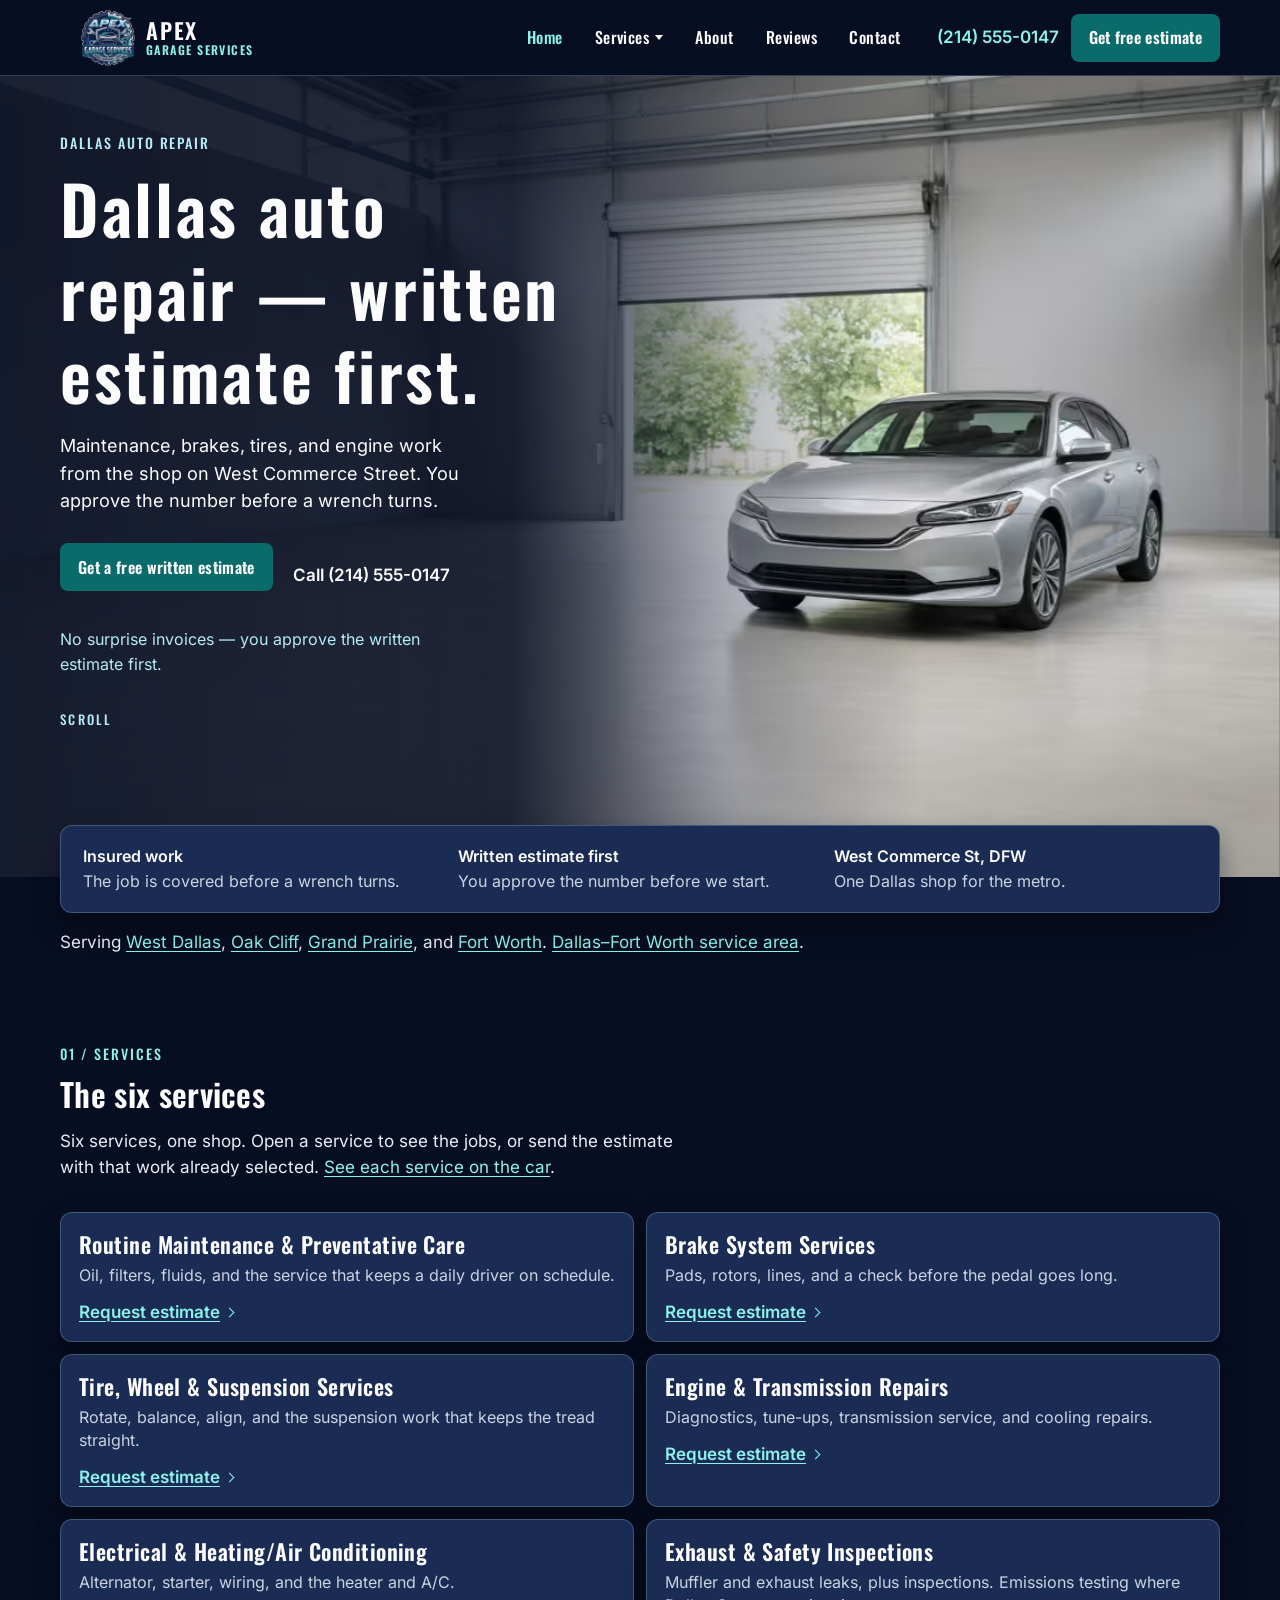
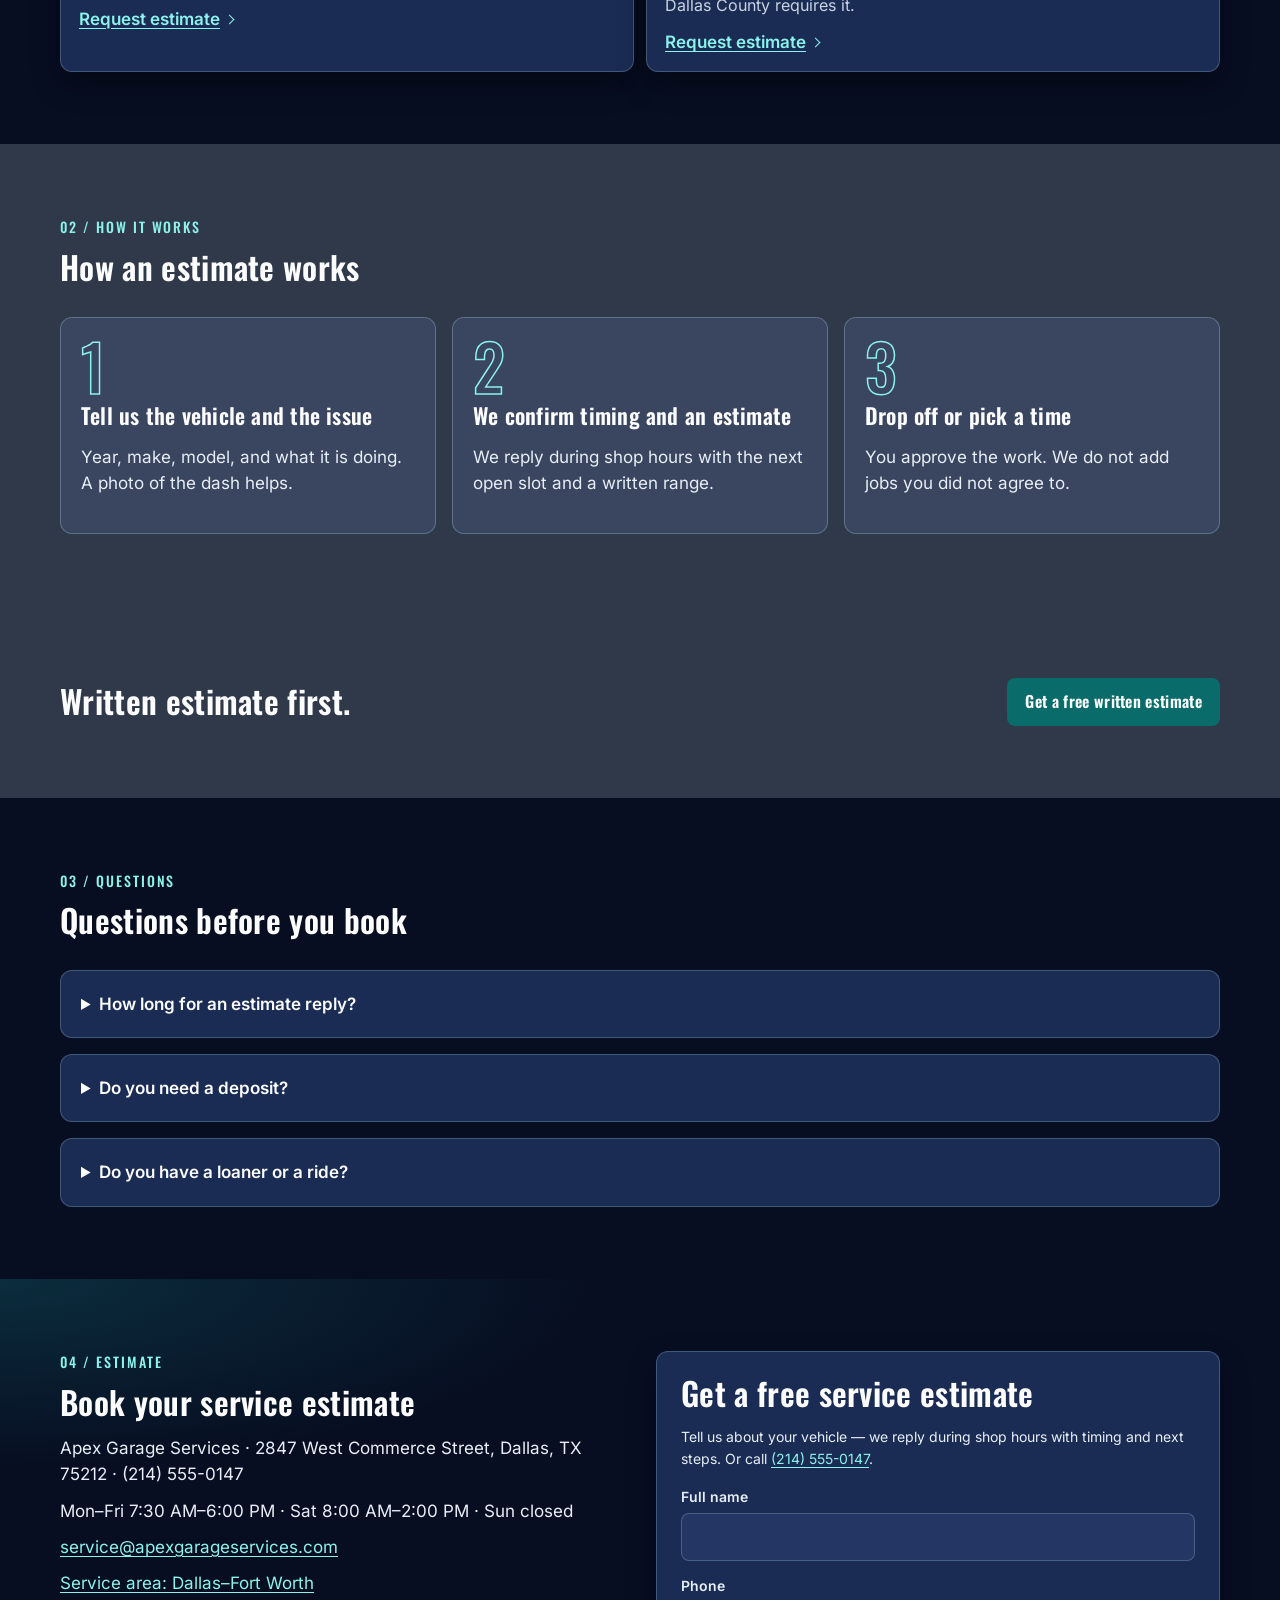
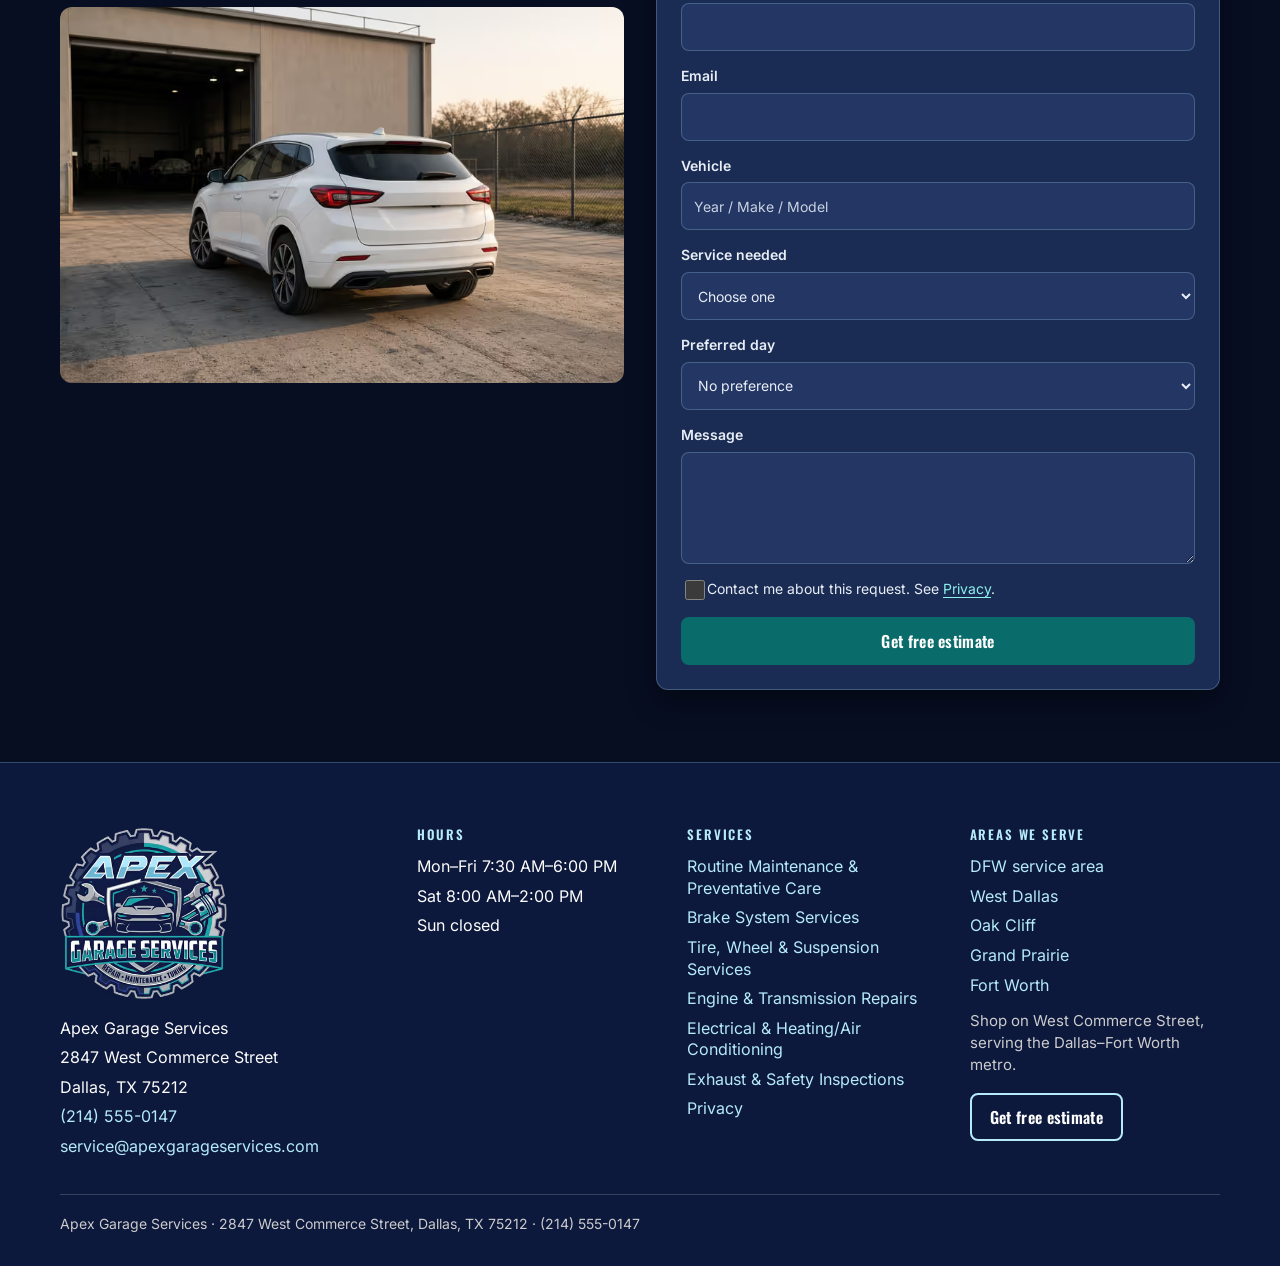
==== commit 378c1aad: "Make the job list under each number easier to read. The card is wider and the type is larger, so a f" ====
--- a/index.html
+++ b/index.html
@@ -20,7 +20,7 @@
 <link rel="icon" href="favicon.png" type="image/png">
 <link rel="preload" as="image" type="image/avif" imagesrcset="assets/img/hero-bay-480.avif 480w, assets/img/hero-bay-768.avif 768w, assets/img/hero-bay-960.avif 960w, assets/img/hero-bay.avif 1280w" imagesizes="100vw" fetchpriority="high">
 <link rel="preload" href="assets/fonts/oswald-latin.woff2" as="font" type="font/woff2" crossorigin>
-<style id="apex-css">@keyframes hero-drift{0%{transform:scale(1.07)}to{transform:scale(1)}}@keyframes rise-in{0%{opacity:0;transform:translateY(16px)}to{opacity:1;transform:none}}@keyframes pin-pulse{0%{transform:scale(.7);opacity:.9}to{transform:scale(1.5);opacity:0}}@font-face{font-family:Inter;font-style:normal;font-weight:400 600;font-display:swap;src:url(/assets/fonts/inter-latin.woff2)format("woff2");unicode-range:U+0000-00FF,U+0131,U+0152-0153,U+02BB-02BC,U+02C6,U+02DA,U+02DC,U+0304,U+0308,U+0329,U+2000-206F,U+20AC,U+2122,U+2191,U+2193,U+2212,U+2215,U+FEFF,U+FFFD}@font-face{font-family:Oswald;font-style:normal;font-weight:500 600;font-display:swap;src:url(/assets/fonts/oswald-latin.woff2)format("woff2");unicode-range:U+0000-00FF,U+0131,U+0152-0153,U+02BB-02BC,U+02C6,U+02DA,U+02DC,U+0304,U+0308,U+0329,U+2000-206F,U+20AC,U+2122,U+2191,U+2193,U+2212,U+2215,U+FEFF,U+FFFD}:root{--apex-navy:#0c183c;--apex-slate:#30394a;--apex-cyan:#b5eaf8;--apex-teal:#189c9c;--apex-teal-deep:#0c8490;--apex-teal-text:#8cf3ec;--apex-teal-text-hover:#d8fbff;--apex-teal-btn:#0a6b6b;--apex-teal-btn-hover:#084f52;--apex-silver:#acb1b7;--apex-silver-light:#cccccc;--apex-white:#fcfcfc;--apex-ground:#070e22;--apex-surface:#1b2c54;--apex-surface-2:#243664;--apex-line:rgba(181, 234, 248, 0.24);--apex-ink:#e8eef6;--apex-muted:#c9d3e2;--apex-navy-hover:#08122c;--apex-danger:#ffb7c3;--shadow:0 12px 28px rgba(0, 0, 0, 0.4);--radius-card:12px;--radius-ctl:8px;--max:1160px;--header:76px;--ease-out:cubic-bezier(0.2, 0.7, 0.2, 1);--motion-hover:220ms;--motion-reveal:520ms;--motion-menu:200ms}*,::after,::before{box-sizing:border-box}body,html{overflow-x:clip}html{scroll-behavior:smooth;color-scheme:dark}body{margin:0;background:var(--apex-ground);color:var(--apex-ink);font-family:Inter,system-ui,-apple-system,"Segoe UI",sans-serif;font-size:17px;line-height:1.55}img{max-width:100%;display:block}a{text-underline-offset:.18em}.bay-show .lane.is-on .lane-main strong,.site-nav a[aria-current=page],.site-nav a[aria-current=true],a,a:visited{color:var(--apex-teal-text)}.card h2 a:hover,.card h3 a:hover,a:hover{color:var(--apex-teal-text-hover)}.btn,.eyebrow,.menu-btn,.site-nav a,h1,h2,h3{font-family:Oswald,"Arial Narrow",Impact,sans-serif}.skip,h1,h2,h3{color:var(--apex-white)}h1,h2,h3{margin:0 0 16px;font-weight:600;letter-spacing:.01em;line-height:1.08}h1{font-size:clamp(36px,5vw,56px);max-width:16ch}h2{font-size:clamp(28px,3vw,32px)}h3{font-size:22px}p{margin:0 0 16px}.skip{position:absolute;left:16px;top:-40px;z-index:20;background:var(--apex-surface);padding:8px 12px}.skip:focus{top:8px}:focus-visible{outline:2px solid var(--apex-cyan);outline-offset:3px}.wrap{width:min(var(--max),calc(100% - 32px));margin-inline:auto}.site-header{position:sticky;top:0;z-index:30;height:var(--header);background:var(--apex-ground);border-bottom:1px solid var(--apex-line)}.header-bar,.logo{display:flex;align-items:center}.header-bar{height:100%;gap:24px}.logo{flex:none;gap:10px;color:var(--apex-white);text-decoration:none}.logo img{width:56px;height:56px;object-fit:contain}.logo-text{display:flex;flex-direction:column;gap:3px;line-height:1;font-family:Oswald,"Arial Narrow",Impact,sans-serif;font-weight:600}.logo-text span:first-child{font-size:22px;letter-spacing:.08em;text-transform:uppercase}.logo-text span:last-child{font-size:12px;letter-spacing:.12em;text-transform:uppercase;color:var(--apex-teal-text)}.site-nav{display:flex;align-items:center;gap:8px;margin-left:auto}.site-nav a{color:var(--apex-white);text-decoration:none;font-size:16px;letter-spacing:.03em;padding:10px 12px;border-radius:var(--radius-ctl)}.site-nav a:hover{background:var(--apex-surface-2);color:var(--apex-white)}.nav-drop{position:relative}.nav-drop>a{display:inline-flex;align-items:center;gap:6px}.nav-drop>a::after{content:"";width:0;height:0;border-left:4px solid transparent;border-right:4px solid transparent;border-top:5px solid currentColor}.nav-menu{display:flex;flex-direction:column;gap:4px;position:absolute;top:calc(100% + 4px);left:0;z-index:5;width:max-content;min-width:260px;max-width:min(26rem,calc(100vw - 24px));padding:8px;background:var(--apex-surface);border:1px solid var(--apex-line);border-radius:var(--radius-card);box-shadow:var(--shadow);visibility:hidden;opacity:0;transform:translateY(4px);pointer-events:none}.nav-menu::before{content:"";position:absolute;left:0;right:0;top:-12px;height:12px}.nav-drop:focus-within .nav-menu,.nav-drop:hover .nav-menu,.nav-drop[data-open=true] .nav-menu{visibility:visible;opacity:1;transform:none;pointer-events:auto;transition:opacity var(--motion-menu) var(--ease-out),transform var(--motion-menu) var(--ease-out)}.nav-menu a{display:flex;padding:10px 18px;line-height:1.25;letter-spacing:.02em;white-space:normal}.header-actions{display:flex;align-items:center;gap:12px}.call,.nav-menu a{min-height:44px;align-items:center}.call{color:var(--apex-teal-text);font-weight:600;text-decoration:none;display:inline-flex}.btn,.menu-btn{min-height:48px;border-radius:var(--radius-ctl);color:var(--apex-white);font-size:16px}.menu-btn{display:none;min-width:48px;border:1px solid var(--apex-line);background:var(--apex-surface);letter-spacing:.04em}.btn{position:relative;isolation:isolate;display:inline-flex;align-items:center;justify-content:center;padding:0 18px;border:0;font-weight:600;letter-spacing:.02em;text-decoration:none;cursor:pointer}.btn-teal:hover,.btn:hover{background:var(--apex-teal-btn-hover);color:var(--apex-white)}.btn,.btn-teal{background:var(--apex-teal-btn)}.btn-ghost{background:0 0;color:var(--apex-cyan);border:2px solid var(--apex-cyan)}.btn-ghost:hover{background:rgba(181,234,248,.12);color:var(--apex-cyan)}.hero{display:grid;min-height:min(88vh,780px);background:var(--apex-navy);overflow:visible}.cards>*,.footer-grid>*,.gallery>*,.hero>*,.split>*,.steps>*{min-width:0}.hero-media{grid-area:1/1;min-height:100%;background:var(--apex-slate);overflow:hidden}.hero-shade{grid-area:1/1;z-index:1;background:linear-gradient(90deg,rgba(7,14,34,.92)0,rgba(7,14,34,.88) 40%,rgba(7,14,34,.28) 58%,rgba(7,14,34,0) 72%);pointer-events:none}.hero-media img{width:100%;height:100%;object-fit:cover}.hero-copy{grid-area:1/1;z-index:2;display:flex;flex-direction:column;justify-content:center;width:min(var(--max),calc(100% - 32px));margin-inline:auto;padding:56px 0 148px;background:0 0;color:var(--apex-white)}.hero-copy h1{font-size:clamp(2.75rem,4vw + 1rem,5rem);max-width:none;letter-spacing:.04em;line-height:1.24}.hero-copy h1 span{display:block}.hero-actions{display:flex;flex-wrap:wrap;align-items:center;gap:12px 20px;margin:4px 0 12px}.hero-actions .btn{margin:0}.hero-call{color:var(--apex-white);font-weight:600;text-decoration:none;min-height:48px;display:inline-flex;align-items:center}.hero-call:hover,.scroll-cue{color:var(--apex-cyan)}.scroll-cue{margin:12px 0 0;font-family:Oswald,"Arial Narrow",Impact,sans-serif;font-size:13px;letter-spacing:.18em;text-transform:uppercase}.chips a,.promise-card{background:var(--apex-surface)}.promise-card{grid-area:1/1;z-index:3;align-self:end;width:min(var(--max),calc(100% - 32px));margin:0 auto -36px;padding:18px 22px;color:var(--apex-ink);border:1px solid var(--apex-line);border-radius:var(--radius-card);box-shadow:var(--shadow)}.promise-card .trust li{padding-top:0;border-top:0;color:var(--apex-muted)}.promise-card .trust strong{color:var(--apex-white)}.area-band{padding:52px 0 16px;background:var(--apex-ground)}.area-band p{margin-block:0}.chips,.cta-band .wrap{display:flex;flex-wrap:wrap}.chips{gap:10px;margin:0;padding:0;list-style:none}.chips a{display:inline-flex;align-items:center;min-height:44px;padding:0 16px;border:1.5px solid var(--apex-teal);border-radius:999px;color:var(--apex-teal-text);font-weight:600;text-decoration:none}.chips a:hover{background:var(--apex-surface-2);color:var(--apex-teal-text-hover)}.cta-band{padding:36px 0}.cta-band .wrap{align-items:center;justify-content:space-between;gap:16px 24px}.cta-band h2{margin:0}#estimate{scroll-margin-top:calc(var(--header) + 8px)}.band .step h3,.band>.wrap>.section-head h2,.cta-band .btn,.cta-band h2,.hero-copy h1,.trust strong{color:var(--apex-white)}.band-navy{background:var(--apex-navy)}.band .step span{font-size:clamp(42px,5vw,68px);line-height:.85;margin-bottom:12px;color:transparent;-webkit-text-stroke:1.5px var(--apex-teal-text)}.band .step{color:var(--apex-ink);background:#3a4560;border-color:rgba(181,234,248,.28)}.eyebrow{margin:0 0 12px;color:var(--apex-teal-text);font-size:14px;letter-spacing:.14em;text-transform:uppercase}.hero-copy .eyebrow{color:var(--apex-cyan)}.lede{font-size:18px;max-width:38ch}.hero-copy .btn{align-self:flex-start;margin:8px 0 24px}.trust{display:grid;grid-template-columns:repeat(3,1fr);gap:12px;margin:0;padding:0;list-style:none}.trust li{margin:0;padding-top:12px;border-top:1px solid rgba(252,252,252,.28);color:var(--apex-silver-light);font-size:16px}.trust strong{display:block;font-size:16px}.section{padding:72px 0}.section-head{max-width:640px;margin-bottom:32px}.cards{display:grid;grid-template-columns:repeat(3,1fr);gap:24px}.lane-list{display:grid;grid-template-columns:1fr 1fr;gap:12px;margin:0;padding:0;list-style:none}.lane{display:flex;flex-direction:column;align-items:flex-start;gap:12px;position:relative;isolation:isolate;min-height:100%;padding:18px 18px 16px;background:var(--apex-surface);border:1px solid var(--apex-line);border-radius:var(--radius-card);box-shadow:var(--shadow);--spot-x:50%;--spot-y:20%}.lane::after,.lane::before{content:"";position:absolute;pointer-events:none}.lane::before{inset:0;border-radius:inherit;background:radial-gradient(240px circle at var(--spot-x) var(--spot-y),rgba(140,243,236,.22),transparent 70%);opacity:0}.lane::after{left:16px;right:16px;top:0;height:1px;background:linear-gradient(90deg,transparent,var(--apex-teal-text),transparent);opacity:0;transform:scaleX(.4);transform-origin:center}.lane:focus-within{border-color:rgba(140,243,236,.55)}.lane-est,.lane-main{position:relative;z-index:1}.lane-main{text-decoration:none}.lane-main strong{display:block;margin-bottom:6px;font-family:Oswald,"Arial Narrow",Impact,sans-serif;font-weight:600;font-size:22px;letter-spacing:.02em;line-height:1.2}.lane-main span{display:block;color:var(--apex-muted);font-size:16px;line-height:1.45}.lane-main,.lane-main:hover{color:var(--apex-white)}.lane-est{display:inline-flex;align-items:center;gap:6px;font-weight:600}.lane-est::after{content:"";width:7px;height:7px;border-top:1.5px solid currentColor;border-right:1.5px solid currentColor;transform:rotate(45deg)}@media (max-width:800px){.lane-list{grid-template-columns:1fr}}.card,.card>a{position:relative}.card{display:flex;flex-direction:column;isolation:isolate;background:var(--apex-surface);border:1px solid var(--apex-line);border-radius:var(--radius-card);box-shadow:var(--shadow);overflow:visible}.card>a{display:block;aspect-ratio:3/2;overflow:hidden;border-radius:calc(var(--radius-card) - 1px) calc(var(--radius-card) - 1px)0 0}.card img{position:absolute;inset:0;width:100%;height:100%;object-fit:cover}.card h2{margin:0;font-size:22px}.card h2 a,.card h3 a{color:inherit;text-decoration:none}.logo picture,.site-footer picture{display:contents}.card>a picture,.card>picture,.frame picture,.hero-media picture{display:block;height:100%}.lead-form button:disabled{opacity:.65;cursor:wait}.form-status{margin:0 0 12px}.card-body{padding:20px 20px 24px;display:flex;flex-direction:column;gap:8px;flex:1}.card-body p{flex:1}.icon{width:36px;height:36px;color:var(--apex-teal)}.faq,.gallery .stack,.quotes,.steps{display:grid;gap:16px}.steps{grid-template-columns:repeat(3,1fr)}.faq details,.note,.quote,.step{background:var(--apex-surface);border:1px solid var(--apex-line);border-radius:var(--radius-card);padding:20px}.step span{display:block;margin-bottom:8px;color:var(--apex-teal-text);font-family:Oswald,"Arial Narrow",sans-serif;font-size:20px}.band{background:var(--apex-slate);color:var(--apex-white)}.band a,.site-footer a{color:var(--apex-cyan)}.split{display:grid;grid-template-columns:1fr 1fr;gap:32px;align-items:start}.frame{border-radius:var(--radius-card);overflow:hidden;min-height:240px;background:var(--apex-slate)}.frame img{width:100%;height:100%;object-fit:cover;min-height:240px}.nap{margin:0;padding:0;list-style:none}.nap li{margin:0 0 10px}.lead-form{background:var(--apex-surface);border:1px solid var(--apex-line);border-radius:var(--radius-card);box-shadow:var(--shadow);padding:24px}.form-grid,label{display:grid;gap:14px}label{gap:6px;font-size:14px;font-weight:600}input,select,textarea{width:100%;min-height:48px;padding:10px 12px;border:1px solid var(--apex-line);border-radius:var(--radius-ctl);background:var(--apex-surface-2);color:var(--apex-ink);font:inherit;font-weight:400}textarea{min-height:112px;resize:vertical}input:focus,select:focus,textarea:focus{outline:2px solid var(--apex-cyan);outline-offset:1px;border-color:var(--apex-teal)}.check{grid-template-columns:20px 1fr;align-items:start;font-weight:400}.check input{width:20px;min-height:20px;margin-top:2px;accent-color:var(--apex-teal)}.hp{position:absolute;left:-9999px;height:0;overflow:hidden}.field-error{margin:0;color:var(--apex-danger);font-size:14px;font-weight:600}::placeholder{color:var(--apex-muted);opacity:1}::selection{background:var(--apex-cyan);color:var(--apex-navy)}input:-webkit-autofill,select:-webkit-autofill,textarea:-webkit-autofill{-webkit-text-fill-color:var(--apex-ink);caret-color:var(--apex-ink);box-shadow:0 0 0 1000px var(--apex-surface-2) inset}.is-invalid{border-color:var(--apex-danger)}.help{margin:0 0 16px;font-size:14px}.site-footer{background:var(--apex-navy);color:var(--apex-white);padding:64px 0 32px;border-top:1px solid var(--apex-line)}.footer-grid{display:grid;grid-template-columns:minmax(220px,1.3fr) minmax(190px,.95fr) minmax(200px,1fr) minmax(200px,1fr);gap:36px 32px;align-items:start}.lockup{width:168px;height:auto}.fine{margin-top:36px;padding-top:18px;border-top:1px solid rgba(252,252,252,.18);color:var(--apex-silver-light);font-size:14px}.mobile-bar{display:none}.page-hero{padding:56px 0 8px}.page-hero h1{max-width:18ch;font-size:clamp(2.25rem,3vw + 1rem,3.4rem)}.prose{max-width:68ch}.breadcrumbs ol,.related{display:flex;flex-wrap:wrap;gap:12px}.gallery{display:grid;grid-template-columns:1.4fr 1fr;gap:16px}details summary{cursor:pointer;font-weight:600;color:var(--apex-white)}details p{margin:12px 0 0}@media (max-width:900px){.cards,.footer-grid,.gallery,.split,.steps,.trust{grid-template-columns:1fr}.section{padding:48px 0}.nav-drop,.nav-menu,.site-nav{flex-direction:column;align-items:stretch}.site-nav{display:none;position:absolute;top:var(--header);left:0;right:0;gap:0;padding:8px 16px 16px;background:var(--apex-surface);border-bottom:1px solid var(--apex-line)}.site-nav[data-open=true]{display:flex}.nav-drop,.nav-menu{display:flex}.nav-menu{position:static;width:auto;min-width:0;margin:4px 0 8px;padding:6px;gap:4px;border:1px solid var(--apex-line);border-radius:var(--radius-ctl);box-shadow:none;background:var(--apex-ground);visibility:visible;opacity:1;transform:none;pointer-events:auto}.nav-menu a{white-space:normal}.menu-btn{display:inline-flex;align-items:center;justify-content:center}.logo img{width:44px;height:44px}.logo-text span:first-child{font-size:18px}.logo-text span:last-child{font-size:10px}.header-actions .btn,.header-actions .call{display:none}.mobile-bar{display:grid;grid-template-columns:1fr 1fr;gap:8px;position:fixed;left:0;right:0;bottom:0;z-index:40;padding:8px 12px calc(8px + env(safe-area-inset-bottom));background:var(--apex-surface);border-top:1px solid var(--apex-line)}html{scroll-padding-bottom:112px}body{padding-bottom:112px}#estimate,.lead-form,.lead-form button,.lead-form input,.lead-form select,.lead-form textarea{scroll-margin-bottom:112px}}@media (prefers-reduced-motion:reduce){html{scroll-behavior:auto}*,::after,::before{animation:none!important;transition:none!important}[data-reveal],[data-reveal].is-pending,[data-reveal].is-shown{opacity:1!important;transform:none!important}.nav-drop:focus-within .nav-menu,.nav-drop:hover .nav-menu,.nav-drop[data-open=true] .nav-menu{opacity:1!important;visibility:visible!important;transform:none!important}}.trust-line{margin:0 0 20px;color:var(--apex-cyan);font-size:16px;max-width:36ch}.breadcrumbs{padding:16px 0 0;font-size:14px}.breadcrumbs ol{gap:8px;margin:0;padding:0;list-style:none;color:var(--apex-muted)}.breadcrumbs li:not(:last-child)::after{content:"/";margin-left:8px;color:var(--apex-silver)}.breadcrumbs a{color:var(--apex-teal-text);text-decoration:none}.breadcrumbs a:hover,.site-footer a:hover{text-decoration:underline}.map-embed{margin:16px 0;border-radius:var(--radius-card);overflow:hidden;border:1px solid var(--apex-line);background:var(--apex-slate);aspect-ratio:4/3}.map-embed iframe{display:block;width:100%;height:100%;border:0}.neighborhoods{display:grid;gap:28px;max-width:72ch}.neighborhood h2{margin-bottom:10px}.bio-slots,.cert-slots{display:grid;gap:12px;margin:0 0 24px;padding:0}.cert-slots{list-style:disc;padding-left:1.2em}#google-reviews .prose,.bio-slot{padding:16px;border:1px dashed var(--apex-line);border-radius:var(--radius-card);background:var(--apex-surface)}.bio-slot h3{margin-bottom:8px;font-size:18px}.area-links a{white-space:nowrap}.mobile-bar.is-hidden{transform:translateY(110%);pointer-events:none}.mobile-bar{transition:transform .2s ease}.mobile-bar .btn{width:100%}@media (max-width:900px){.hero{display:flex;flex-direction:column;min-height:0}.hero-shade{display:none}.hero-media{position:relative;height:26vh;min-height:160px;max-height:220px}.hero-media img,.hero-media picture{max-height:none;height:100%;aspect-ratio:auto}.hero-copy{width:auto;margin:0;padding:22px 20px 16px;background:var(--apex-navy)}.hero-copy h1{font-size:clamp(1.85rem,7.2vw,2.5rem);max-width:none;letter-spacing:.03em;line-height:1.12}.hero-copy .lede{font-size:16.5px}.promise-card{position:relative;width:min(var(--max),calc(100% - 32px));margin:16px auto 0}.area-band{padding-top:28px}.scroll-cue{display:none}.trust-line{margin-bottom:12px}}@media (max-width:900px) and (max-height:700px){.hero-media{height:22vh;min-height:140px;max-height:180px}.hero-copy{padding-top:16px;padding-bottom:8px}}.site-footer h2{margin:0 0 14px;color:var(--apex-cyan);font-size:13px;font-weight:600;letter-spacing:.14em;text-transform:uppercase;line-height:1.2}.footer-list{display:grid;gap:8px;margin:0;padding:0;list-style:none}.footer-brand .footer-list{margin-top:18px}.site-footer .footer-list li{margin:0;color:var(--apex-white);font-size:16px;line-height:1.35}.site-footer a{text-decoration:none}.footer-note{margin:14px 0 0;color:var(--apex-silver-light);font-size:15px;line-height:1.45;max-width:32ch}.site-footer .btn{margin-top:18px;color:var(--apex-white)}.site-footer .btn:hover{text-decoration:none;color:var(--apex-white)}@media (max-width:1100px){.footer-grid{grid-template-columns:1fr 1fr}}@media (max-width:900px){.footer-grid{grid-template-columns:1fr}}#estimate{background:radial-gradient(820px 260px at 0% 0%,rgba(24,156,156,.22),transparent 72%),var(--apex-ground)}.reviews-hero{background:var(--apex-navy);padding:72px 0}.reviews-hero,.reviews-hero .lede,.reviews-hero h1{color:var(--apex-white)}.reviews-hero .eyebrow{color:var(--apex-cyan)}.reviews-hero .lede{max-width:40ch}#google-reviews{padding-top:0}#google-reviews .prose{border:1px solid var(--apex-line);box-shadow:var(--shadow);padding:32px 28px;margin-top:-36px}.nav-drop>a,.site-nav>a,details summary{position:relative}.nav-drop>a::before,.site-nav>a::before,details summary::after{content:"";position:absolute;left:12px;right:12px;bottom:4px;height:2px;background:var(--apex-teal);transform:scaleX(0);transform-origin:left center;pointer-events:none}.btn::before,.card::after{content:"";position:absolute;inset:0;border-radius:inherit;pointer-events:none;opacity:0}.btn::before{z-index:-1;box-shadow:0 8px 18px rgba(12,24,60,.18)}.card::after{z-index:-1;box-shadow:0 16px 32px rgba(12,24,60,.16)}details summary::after{left:0;right:0;bottom:0}.card>a:focus-visible{outline-offset:-4px}@media (hover:hover) and (pointer:fine){.btn,.card,.chips a{transition:transform var(--motion-hover) var(--ease-out)}.btn::before,.card::after,.lane-est::after,.lane::after,.lane::before,.nav-drop>a::before,.site-nav>a::before,details summary::after{transition:opacity var(--motion-hover) var(--ease-out),transform var(--motion-hover) var(--ease-out)}.card>a img{transition:transform 300ms var(--ease-out)}.chips a:hover{transform:translateY(-2px)}.btn:hover:not(:disabled){transform:translateY(-2px)}.btn:hover:not(:disabled)::before,.card:hover:not(.is-pending)::after{opacity:1}.btn-ghost:hover:not(:disabled){transform:translateY(-1px)}.btn:disabled,.btn:disabled:hover,.mobile-bar .btn,.mobile-bar .btn:hover{transform:none}.btn:disabled::before,.mobile-bar .btn::before{opacity:0}.nav-drop>a:hover::before,.site-nav>a:hover::before,details summary:hover::after{transform:scaleX(1)}.card:hover:not(.is-pending){transform:translateY(-4px)}.card:hover:not(.is-pending)>a img{transform:scale(1.025)}html.js-motion .card[data-reveal].is-shown:hover{transform:translateY(-4px);transition:transform var(--motion-hover) var(--ease-out),opacity var(--motion-reveal) var(--ease-out)}.lane{transition:transform var(--motion-hover) var(--ease-out),border-color var(--motion-hover) var(--ease-out)}.lane:focus-within:not(.is-pending),.lane:hover:not(.is-pending){transform:translateY(-6px);border-color:rgba(140,243,236,.55)}.lane:focus-within::after,.lane:focus-within::before,.lane:hover::after,.lane:hover::before{opacity:1}.lane:focus-within::after,.lane:hover::after{transform:scaleX(1)}.lane:focus-within .lane-est::after,.lane:hover .lane-est::after{transform:rotate(45deg) translate(2px,-2px)}html.js-motion .lane[data-reveal].is-shown:focus-within,html.js-motion .lane[data-reveal].is-shown:hover{transform:translateY(-6px);transition:transform var(--motion-hover) var(--ease-out),border-color var(--motion-hover) var(--ease-out),opacity var(--motion-reveal) var(--ease-out)}.frame img{transition:transform 420ms var(--ease-out)}.frame:hover img{transform:scale(1.035)}}@media (prefers-reduced-motion:no-preference){.hero-media img{transform-origin:68% 42%;animation:hero-drift 18s var(--ease-out) both}.hero-copy .eyebrow,.page-hero .wrap>*,.promise-card .trust li{animation:rise-in 520ms var(--ease-out) backwards}.hero-copy h1 span:nth-child(1),.page-hero .wrap>:nth-child(2){animation-delay:80ms}.page-hero .wrap>:nth-child(3){animation-delay:150ms}.hero-copy h1 span{animation:rise-in 560ms var(--ease-out) backwards}.hero-copy h1 span:nth-child(2){animation-delay:170ms}.hero-copy h1 span:nth-child(3){animation-delay:260ms}.hero-copy .lede{animation:rise-in 520ms var(--ease-out) 340ms backwards}.hero-actions{animation:rise-in 520ms var(--ease-out) 420ms backwards}.trust-line{animation:rise-in 520ms var(--ease-out) 500ms backwards}.scroll-cue{animation:rise-in 520ms var(--ease-out) 580ms backwards}.promise-card .trust li:nth-child(2){animation-delay:90ms}.promise-card .trust li:nth-child(3){animation-delay:170ms}.area-band p{animation:rise-in 520ms var(--ease-out) 180ms backwards}}html.js-motion [data-reveal].is-pending{opacity:0;transform:translateY(16px);transition:none}html.js-motion [data-reveal].is-shown{opacity:1;transform:none;transition:opacity var(--motion-reveal) var(--ease-out) var(--reveal-delay, 0ms),transform var(--motion-reveal) var(--ease-out) var(--reveal-delay, 0ms)}html.js-motion .lane[data-reveal].is-pending{transform:translateY(22px) scale(.98)}@media (max-width:900px){html.js-motion [data-reveal-group]>[data-reveal]{transition-delay:0ms!important}html.js-motion .lane-list>[data-reveal]{transition-delay:var(--reveal-delay, 0ms)!important}.nav-menu{visibility:visible;opacity:1;transform:none;pointer-events:auto}}#on-the-car{scroll-margin-top:calc(var(--header) + 8px)}.bay{display:grid;grid-template-columns:minmax(0,1fr) minmax(300px,460px);gap:28px;align-items:start}.bay-stage{position:sticky;top:calc(var(--header) + 12px);z-index:2}.bay-viewport{position:relative;overflow:hidden;aspect-ratio:16/9;border:1px solid var(--apex-line);border-radius:var(--radius-card);background:#15233f}.spin{position:absolute;inset:0;touch-action:pan-y;cursor:grab;user-select:none}.spin:focus-visible{outline:2px solid var(--apex-teal-text);outline-offset:-3px}.spin.is-dragging{cursor:grabbing}.spin-frame{position:absolute;inset:0;width:100%;height:100%;object-fit:cover;opacity:0;pointer-events:none;transition:opacity 420ms cubic-bezier(.4,0,.2,1)}.spin.is-dragging .spin-frame{transition-duration:70ms}.spin-frame.is-on{opacity:1}.spin-hint{margin:10px 0 0;color:var(--apex-muted);font-size:14px}.callout b,.pin{border-radius:50%}.pin{position:absolute;left:68%;top:63%;width:14px;height:14px;background:#8cf3ec;transform:translate(-50%,-50%);pointer-events:none;transition:opacity 320ms var(--ease-out)}.spin.is-dragging .cutaway,.spin.is-dragging .pin,.spin.is-free .cutaway,.spin.is-free .pin,.spin.is-turning .pin{opacity:0}.pin::after,.pin::before{content:"";position:absolute}.pin::before{left:50%;bottom:100%;width:2px;height:28px;background:#8cf3ec;transform:translateX(-50%)}.pin::after{inset:-8px;border:2px solid rgba(140,243,236,.7);border-radius:50%;animation:pin-pulse 1.6s var(--ease-out) infinite}.bay-status{margin:14px 0 0;min-height:3.4em}.bay-where{display:block;color:var(--apex-white);font-family:Oswald,"Arial Narrow",Impact,sans-serif;font-size:22px;font-weight:600;letter-spacing:.03em;line-height:1.15}.bay-name{display:block;margin-top:4px;color:var(--apex-cyan);font-size:15px}.svc-group{margin:0 0 22px;scroll-margin-top:calc(var(--header) + 12px)}.svc span,.svc strong,.svc-title span{display:block}.page-hero .svc-lede{max-width:48ch}.svc-group h3{margin:0 0 10px;color:var(--apex-cyan);font-size:18px;letter-spacing:.02em;line-height:1.25;text-transform:none}.cutaway img,.svc{width:100%;display:block}.svc{margin:0 0 6px;padding:10px 12px;border:1px solid transparent;border-radius:var(--radius-ctl);background:0 0;color:inherit;font:inherit;text-align:left;cursor:pointer}.svc strong{color:var(--apex-white);font-family:Oswald,"Arial Narrow",Impact,sans-serif;font-size:17px;font-weight:600;letter-spacing:.02em}.svc span{margin-top:2px;color:var(--apex-muted);font-size:14.5px;line-height:1.4}.svc:hover,.svc[aria-pressed=true]{background:var(--apex-surface-2);border-color:var(--apex-line);box-shadow:inset 3px 0 0 var(--apex-teal)}.bay-cta{margin:8px 0 0}@media (max-width:900px){.bay{grid-template-columns:1fr}.bay-stage{order:-1;position:sticky;top:calc(var(--header) + 4px);padding-bottom:8px;background:var(--apex-ground)}}.bay-show{display:flex;flex-direction:column;gap:22px}.bay-show .bay-stage{position:relative;top:auto;order:0;width:100%;padding:0;background:0 0}.bay-show .bay-viewport{aspect-ratio:auto;min-height:0;border-radius:20px;background:#152240;box-shadow:0 28px 70px rgba(0,0,0,.45)}.bay-show .spin-stage{position:relative;aspect-ratio:16/11;background:radial-gradient(70% 42%at 50% 100%,rgba(24,156,156,.22),transparent 70%),#152240}.bay-show .spin{top:auto;right:0;bottom:0;left:0;height:calc(100%*9/11)}.callout-lines,.cutaway{position:absolute;inset:0}.cutaway{z-index:2;margin:0;pointer-events:none;transition:opacity 320ms var(--ease-out)}.cutaway img{height:100%;object-fit:cover}.callout-lines{width:100%;height:100%;overflow:visible}.cline{stroke:rgba(181,234,248,.75);stroke-width:1.5px;vector-effect:non-scaling-stroke;fill:none}.cline.is-on{stroke:#8cf3ec;stroke-width:2px}.callout,.cdot{position:absolute}.cdot{z-index:3;width:10px;height:10px;margin:-5px 0 0-5px;border-radius:50%;background:#8cf3ec;box-shadow:0 0 0 4px rgba(140,243,236,.22)}.cdot.is-on{box-shadow:0 0 0 6px rgba(140,243,236,.38)}.callout{z-index:4;display:inline-flex;align-items:center;gap:8px;min-height:36px;margin:0;padding:4px 12px 4px 4px;border:1px solid transparent;border-radius:999px;background:#fff;color:#10203f;box-shadow:0 8px 18px rgba(0,0,0,.28);cursor:pointer;font-family:Oswald,"Arial Narrow",Impact,sans-serif;font-size:14px;font-weight:600;letter-spacing:.04em;line-height:1;text-transform:uppercase;pointer-events:auto}.callout b{display:grid;place-items:center;width:28px;height:28px;background:#149c9c;color:#fff;font-size:13px}.bay-show .callout{z-index:6;gap:0;padding:4px}.bay-show .callout>span{position:absolute;width:1px;height:1px;padding:0;margin:-1px;overflow:hidden;clip:rect(0,0,0,0);white-space:nowrap;border:0}.callout.is-on{border-color:#8cf3ec;box-shadow:0 0 0 3px rgba(140,243,236,.35),0 8px 18px rgba(0,0,0,.28)}.callout:focus-visible{outline:2px solid #10203f;outline-offset:3px}.bay-show .spin:not(.is-dragging):not(.is-free) .bay-status,.bay-show .spin:not(.is-dragging):not(.is-free) .pin{opacity:0}.bay-show .pin{width:16px;height:16px}.bay-show .pin::before{height:42px}.bay-show .bay-status,.bay-show .spin-hint{position:absolute;z-index:3;margin:0;pointer-events:none;bottom:16px;border:1px solid var(--apex-line)}.bay-show .spin-hint{top:auto;right:16px;padding:6px 12px;border-radius:999px;background:rgba(7,14,34,.62);color:var(--apex-cyan);font-size:13px;letter-spacing:.08em;text-transform:uppercase}.bay-show .bay-status{left:16px;min-height:0;max-width:min(420px,calc(100% - 32px));padding:14px 16px;border-radius:14px;background:rgba(7,14,34,.78)}.job-dock{gap:10px}.job-dock,.job-sets{display:grid}.bay-show .job-dock{position:absolute;z-index:4;width:min(300px,46%);max-height:52%;margin:0;padding:8px 10px 6px;overflow:auto;border:1px solid rgba(181,234,248,.22);border-radius:14px;background:rgba(7,14,34,.9);box-shadow:0 12px 28px rgba(0,0,0,.4);transition:opacity 320ms var(--ease-out)}.bay-show .spin.is-dragging .job-dock,.bay-show .spin.is-free .job-dock{opacity:0;pointer-events:none}.bay-show .job-kicker{display:none}.bay-show .job-set{grid-template-columns:1fr}.bay-show .job-dock .svc{padding:8px 10px}.bay-show .job-dock .svc span{margin-top:1px;font-size:13.5px;line-height:1.35}.job-kicker{margin:0;color:var(--apex-cyan);font-family:Oswald,"Arial Narrow",Impact,sans-serif;font-size:13px;font-weight:600;letter-spacing:.14em;text-transform:uppercase}.job-set{display:grid;grid-template-columns:1fr 1fr;gap:8px;transition:opacity 400ms var(--ease-out),transform 400ms var(--ease-out)}.job-set.is-out,.job-set.is-shown{grid-area:1/1}.job-set.is-out{opacity:0;transform:translateY(10px);pointer-events:none}.job-set[hidden]{display:none}.bay-show .lane.svc-group,.job-set .svc{margin:0}.bay-show .pick-list{gap:14px}.bay-show .lane{align-items:stretch;padding:0;border-left-width:3px;border-left-color:rgba(181,234,248,.28);background:linear-gradient(180deg,rgba(181,234,248,.05),transparent 42%),var(--apex-surface);border-radius:18px}.bay-show .lane.is-on{border-color:rgba(140,243,236,.4);border-left-color:var(--apex-teal-text);background:linear-gradient(100deg,rgba(140,243,236,.12),transparent 48%),var(--apex-surface)}.bay-show .lane.is-on,.bay-show .lane:focus-within,.bay-show .lane:hover{border-left-color:var(--apex-teal-text)}.bay-show .lane::after{left:20px;right:20px;top:auto;bottom:0;width:auto;height:2px;opacity:1;transform:scaleX(0);transform-origin:left center;background:linear-gradient(90deg,var(--apex-teal-text),transparent 78%)}.bay-show .lane.is-on::after,.bay-show .lane:focus-within::after,.bay-show .lane:hover::after{transform:scaleX(1)}.bay-show .svc-lead,.bay-show .svc-lead:hover,.bay-show .svc-lead[aria-pressed=true]{display:grid;grid-template-columns:58px minmax(0,1fr);gap:10px 14px;align-items:start;width:100%;height:100%;margin:0;padding:22px 20px 20px;border:0;background:0 0;box-shadow:none;cursor:pointer}.pick-no{padding-top:2px;font-family:Oswald,"Arial Narrow",Impact,sans-serif;font-size:32px;font-weight:600;letter-spacing:.04em;line-height:1;color:#9bb6cc}.bay-show .lane.is-on .pick-no,.bay-show .lane.is-on .pick-where,.bay-show .lane:focus-within .pick-no,.bay-show .lane:focus-within .pick-where,.bay-show .lane:hover .pick-no,.bay-show .lane:hover .pick-where{color:var(--apex-teal-text)}.bay-show .pick-copy{display:block;min-width:0}.bay-show .pick-copy strong{margin-bottom:6px;font-size:22px;line-height:1.15}.bay-show .pick-copy>span{margin-top:0;font-size:16px;line-height:1.45}.pick-where{display:flex;align-items:center;gap:8px;margin-top:14px;color:var(--apex-muted);font-family:Oswald,"Arial Narrow",Impact,sans-serif;font-size:13px;font-style:normal;font-weight:600;letter-spacing:.14em;line-height:1;text-transform:uppercase}.pick-where::before{content:"";width:6px;height:6px;flex:0 0 6px;border-radius:50%;background:currentColor;box-shadow:0 0 0 3px rgba(140,243,236,.16)}@media (max-width:1000px){.bay-show .spin-stage{display:flex;flex-direction:column;aspect-ratio:auto;min-height:0;background:0 0}.bay-show .spin{position:relative;inset:auto;width:100%;height:auto;aspect-ratio:16/9;min-height:0}.bay-show .spin-frame{object-fit:contain;object-position:center bottom}.bay-show .spin-hint{top:8px;right:8px;bottom:auto}.callout{font-size:11px;gap:0;padding:3px}.callout b{width:22px;height:22px;font-size:11px}.bay-show .bay-status{max-width:46%;padding:10px 12px}.bay-show .bay-name{font-size:13px}.bay-show .job-dock{padding:12px 12px 6px;border-radius:12px}.bay-show .job-dock .svc strong{font-size:14px}.bay-show .job-dock .svc span{font-size:12px}.job-set{grid-template-columns:1fr}.bay-show .bay-where{font-size:18px}.bay-show .svc-lead,.bay-show .svc-lead:hover,.bay-show .svc-lead[aria-pressed=true]{grid-template-columns:46px minmax(0,1fr);padding:18px 16px 16px}.pick-no{font-size:26px}.bay-show .pick-copy strong{font-size:20px}}</style>
+<style id="apex-css">@keyframes hero-drift{0%{transform:scale(1.07)}to{transform:scale(1)}}@keyframes rise-in{0%{opacity:0;transform:translateY(16px)}to{opacity:1;transform:none}}@keyframes pin-pulse{0%{transform:scale(.7);opacity:.9}to{transform:scale(1.5);opacity:0}}@font-face{font-family:Inter;font-style:normal;font-weight:400 600;font-display:swap;src:url(/assets/fonts/inter-latin.woff2)format("woff2");unicode-range:U+0000-00FF,U+0131,U+0152-0153,U+02BB-02BC,U+02C6,U+02DA,U+02DC,U+0304,U+0308,U+0329,U+2000-206F,U+20AC,U+2122,U+2191,U+2193,U+2212,U+2215,U+FEFF,U+FFFD}@font-face{font-family:Oswald;font-style:normal;font-weight:500 600;font-display:swap;src:url(/assets/fonts/oswald-latin.woff2)format("woff2");unicode-range:U+0000-00FF,U+0131,U+0152-0153,U+02BB-02BC,U+02C6,U+02DA,U+02DC,U+0304,U+0308,U+0329,U+2000-206F,U+20AC,U+2122,U+2191,U+2193,U+2212,U+2215,U+FEFF,U+FFFD}:root{--apex-navy:#0c183c;--apex-slate:#30394a;--apex-cyan:#b5eaf8;--apex-teal:#189c9c;--apex-teal-deep:#0c8490;--apex-teal-text:#8cf3ec;--apex-teal-text-hover:#d8fbff;--apex-teal-btn:#0a6b6b;--apex-teal-btn-hover:#084f52;--apex-silver:#acb1b7;--apex-silver-light:#cccccc;--apex-white:#fcfcfc;--apex-ground:#070e22;--apex-surface:#1b2c54;--apex-surface-2:#243664;--apex-line:rgba(181, 234, 248, 0.24);--apex-ink:#e8eef6;--apex-muted:#c9d3e2;--apex-navy-hover:#08122c;--apex-danger:#ffb7c3;--shadow:0 12px 28px rgba(0, 0, 0, 0.4);--radius-card:12px;--radius-ctl:8px;--max:1160px;--header:76px;--ease-out:cubic-bezier(0.2, 0.7, 0.2, 1);--motion-hover:220ms;--motion-reveal:520ms;--motion-menu:200ms}*,::after,::before{box-sizing:border-box}body,html{overflow-x:clip}html{scroll-behavior:smooth;color-scheme:dark}body{margin:0;background:var(--apex-ground);color:var(--apex-ink);font-family:Inter,system-ui,-apple-system,"Segoe UI",sans-serif;font-size:17px;line-height:1.55}img{max-width:100%;display:block}a{text-underline-offset:.18em}.bay-show .lane.is-on .lane-main strong,.site-nav a[aria-current=page],.site-nav a[aria-current=true],a,a:visited{color:var(--apex-teal-text)}.card h2 a:hover,.card h3 a:hover,a:hover{color:var(--apex-teal-text-hover)}.btn,.eyebrow,.menu-btn,.site-nav a,h1,h2,h3{font-family:Oswald,"Arial Narrow",Impact,sans-serif}.skip,h1,h2,h3{color:var(--apex-white)}h1,h2,h3{margin:0 0 16px;font-weight:600;letter-spacing:.01em;line-height:1.08}h1{font-size:clamp(36px,5vw,56px);max-width:16ch}h2{font-size:clamp(28px,3vw,32px)}h3{font-size:22px}p{margin:0 0 16px}.skip{position:absolute;left:16px;top:-40px;z-index:20;background:var(--apex-surface);padding:8px 12px}.skip:focus{top:8px}:focus-visible{outline:2px solid var(--apex-cyan);outline-offset:3px}.wrap{width:min(var(--max),calc(100% - 32px));margin-inline:auto}.site-header{position:sticky;top:0;z-index:30;height:var(--header);background:var(--apex-ground);border-bottom:1px solid var(--apex-line)}.header-bar,.logo{display:flex;align-items:center}.header-bar{height:100%;gap:24px}.logo{flex:none;gap:10px;color:var(--apex-white);text-decoration:none}.logo img{width:56px;height:56px;object-fit:contain}.logo-text{display:flex;flex-direction:column;gap:3px;line-height:1;font-family:Oswald,"Arial Narrow",Impact,sans-serif;font-weight:600}.logo-text span:first-child{font-size:22px;letter-spacing:.08em;text-transform:uppercase}.logo-text span:last-child{font-size:12px;letter-spacing:.12em;text-transform:uppercase;color:var(--apex-teal-text)}.site-nav{display:flex;align-items:center;gap:8px;margin-left:auto}.site-nav a{color:var(--apex-white);text-decoration:none;font-size:16px;letter-spacing:.03em;padding:10px 12px;border-radius:var(--radius-ctl)}.site-nav a:hover{background:var(--apex-surface-2);color:var(--apex-white)}.nav-drop{position:relative}.nav-drop>a{display:inline-flex;align-items:center;gap:6px}.nav-drop>a::after{content:"";width:0;height:0;border-left:4px solid transparent;border-right:4px solid transparent;border-top:5px solid currentColor}.nav-menu{display:flex;flex-direction:column;gap:4px;position:absolute;top:calc(100% + 4px);left:0;z-index:5;width:max-content;min-width:260px;max-width:min(26rem,calc(100vw - 24px));padding:8px;background:var(--apex-surface);border:1px solid var(--apex-line);border-radius:var(--radius-card);box-shadow:var(--shadow);visibility:hidden;opacity:0;transform:translateY(4px);pointer-events:none}.nav-menu::before{content:"";position:absolute;left:0;right:0;top:-12px;height:12px}.nav-drop:focus-within .nav-menu,.nav-drop:hover .nav-menu,.nav-drop[data-open=true] .nav-menu{visibility:visible;opacity:1;transform:none;pointer-events:auto;transition:opacity var(--motion-menu) var(--ease-out),transform var(--motion-menu) var(--ease-out)}.nav-menu a{display:flex;padding:10px 18px;line-height:1.25;letter-spacing:.02em;white-space:normal}.header-actions{display:flex;align-items:center;gap:12px}.call,.nav-menu a{min-height:44px;align-items:center}.call{color:var(--apex-teal-text);font-weight:600;text-decoration:none;display:inline-flex}.btn,.menu-btn{min-height:48px;border-radius:var(--radius-ctl);color:var(--apex-white);font-size:16px}.menu-btn{display:none;min-width:48px;border:1px solid var(--apex-line);background:var(--apex-surface);letter-spacing:.04em}.btn{position:relative;isolation:isolate;display:inline-flex;align-items:center;justify-content:center;padding:0 18px;border:0;font-weight:600;letter-spacing:.02em;text-decoration:none;cursor:pointer}.btn-teal:hover,.btn:hover{background:var(--apex-teal-btn-hover);color:var(--apex-white)}.btn,.btn-teal{background:var(--apex-teal-btn)}.btn-ghost{background:0 0;color:var(--apex-cyan);border:2px solid var(--apex-cyan)}.btn-ghost:hover{background:rgba(181,234,248,.12);color:var(--apex-cyan)}.hero{display:grid;min-height:min(88vh,780px);background:var(--apex-navy);overflow:visible}.cards>*,.footer-grid>*,.gallery>*,.hero>*,.split>*,.steps>*{min-width:0}.hero-media{grid-area:1/1;min-height:100%;background:var(--apex-slate);overflow:hidden}.hero-shade{grid-area:1/1;z-index:1;background:linear-gradient(90deg,rgba(7,14,34,.92)0,rgba(7,14,34,.88) 40%,rgba(7,14,34,.28) 58%,rgba(7,14,34,0) 72%);pointer-events:none}.hero-media img{width:100%;height:100%;object-fit:cover}.hero-copy{grid-area:1/1;z-index:2;display:flex;flex-direction:column;justify-content:center;width:min(var(--max),calc(100% - 32px));margin-inline:auto;padding:56px 0 148px;background:0 0;color:var(--apex-white)}.hero-copy h1{font-size:clamp(2.75rem,4vw + 1rem,5rem);max-width:none;letter-spacing:.04em;line-height:1.24}.hero-copy h1 span{display:block}.hero-actions{display:flex;flex-wrap:wrap;align-items:center;gap:12px 20px;margin:4px 0 12px}.hero-actions .btn{margin:0}.hero-call{color:var(--apex-white);font-weight:600;text-decoration:none;min-height:48px;display:inline-flex;align-items:center}.hero-call:hover,.scroll-cue{color:var(--apex-cyan)}.scroll-cue{margin:12px 0 0;font-family:Oswald,"Arial Narrow",Impact,sans-serif;font-size:13px;letter-spacing:.18em;text-transform:uppercase}.chips a,.promise-card{background:var(--apex-surface)}.promise-card{grid-area:1/1;z-index:3;align-self:end;width:min(var(--max),calc(100% - 32px));margin:0 auto -36px;padding:18px 22px;color:var(--apex-ink);border:1px solid var(--apex-line);border-radius:var(--radius-card);box-shadow:var(--shadow)}.promise-card .trust li{padding-top:0;border-top:0;color:var(--apex-muted)}.promise-card .trust strong{color:var(--apex-white)}.area-band{padding:52px 0 16px;background:var(--apex-ground)}.area-band p{margin-block:0}.chips,.cta-band .wrap{display:flex;flex-wrap:wrap}.chips{gap:10px;margin:0;padding:0;list-style:none}.chips a{display:inline-flex;align-items:center;min-height:44px;padding:0 16px;border:1.5px solid var(--apex-teal);border-radius:999px;color:var(--apex-teal-text);font-weight:600;text-decoration:none}.chips a:hover{background:var(--apex-surface-2);color:var(--apex-teal-text-hover)}.cta-band{padding:36px 0}.cta-band .wrap{align-items:center;justify-content:space-between;gap:16px 24px}.cta-band h2{margin:0}#estimate{scroll-margin-top:calc(var(--header) + 8px)}.band .step h3,.band>.wrap>.section-head h2,.cta-band .btn,.cta-band h2,.hero-copy h1,.trust strong{color:var(--apex-white)}.band-navy{background:var(--apex-navy)}.band .step span{font-size:clamp(42px,5vw,68px);line-height:.85;margin-bottom:12px;color:transparent;-webkit-text-stroke:1.5px var(--apex-teal-text)}.band .step{color:var(--apex-ink);background:#3a4560;border-color:rgba(181,234,248,.28)}.eyebrow{margin:0 0 12px;color:var(--apex-teal-text);font-size:14px;letter-spacing:.14em;text-transform:uppercase}.hero-copy .eyebrow{color:var(--apex-cyan)}.lede{font-size:18px;max-width:38ch}.hero-copy .btn{align-self:flex-start;margin:8px 0 24px}.trust{display:grid;grid-template-columns:repeat(3,1fr);gap:12px;margin:0;padding:0;list-style:none}.trust li{margin:0;padding-top:12px;border-top:1px solid rgba(252,252,252,.28);color:var(--apex-silver-light);font-size:16px}.trust strong{display:block;font-size:16px}.section{padding:72px 0}.section-head{max-width:640px;margin-bottom:32px}.cards{display:grid;grid-template-columns:repeat(3,1fr);gap:24px}.lane-list{display:grid;grid-template-columns:1fr 1fr;gap:12px;margin:0;padding:0;list-style:none}.lane{display:flex;flex-direction:column;align-items:flex-start;gap:12px;position:relative;isolation:isolate;min-height:100%;padding:18px 18px 16px;background:var(--apex-surface);border:1px solid var(--apex-line);border-radius:var(--radius-card);box-shadow:var(--shadow);--spot-x:50%;--spot-y:20%}.lane::after,.lane::before{content:"";position:absolute;pointer-events:none}.lane::before{inset:0;border-radius:inherit;background:radial-gradient(240px circle at var(--spot-x) var(--spot-y),rgba(140,243,236,.22),transparent 70%);opacity:0}.lane::after{left:16px;right:16px;top:0;height:1px;background:linear-gradient(90deg,transparent,var(--apex-teal-text),transparent);opacity:0;transform:scaleX(.4);transform-origin:center}.lane:focus-within{border-color:rgba(140,243,236,.55)}.lane-est,.lane-main{position:relative;z-index:1}.lane-main{text-decoration:none}.lane-main strong{display:block;margin-bottom:6px;font-family:Oswald,"Arial Narrow",Impact,sans-serif;font-weight:600;font-size:22px;letter-spacing:.02em;line-height:1.2}.lane-main span{display:block;color:var(--apex-muted);font-size:16px;line-height:1.45}.lane-main,.lane-main:hover{color:var(--apex-white)}.lane-est{display:inline-flex;align-items:center;gap:6px;font-weight:600}.lane-est::after{content:"";width:7px;height:7px;border-top:1.5px solid currentColor;border-right:1.5px solid currentColor;transform:rotate(45deg)}@media (max-width:800px){.lane-list{grid-template-columns:1fr}}.card,.card>a{position:relative}.card{display:flex;flex-direction:column;isolation:isolate;background:var(--apex-surface);border:1px solid var(--apex-line);border-radius:var(--radius-card);box-shadow:var(--shadow);overflow:visible}.card>a{display:block;aspect-ratio:3/2;overflow:hidden;border-radius:calc(var(--radius-card) - 1px) calc(var(--radius-card) - 1px)0 0}.card img{position:absolute;inset:0;width:100%;height:100%;object-fit:cover}.card h2{margin:0;font-size:22px}.card h2 a,.card h3 a{color:inherit;text-decoration:none}.logo picture,.site-footer picture{display:contents}.card>a picture,.card>picture,.frame picture,.hero-media picture{display:block;height:100%}.lead-form button:disabled{opacity:.65;cursor:wait}.form-status{margin:0 0 12px}.card-body{padding:20px 20px 24px;display:flex;flex-direction:column;gap:8px;flex:1}.card-body p{flex:1}.icon{width:36px;height:36px;color:var(--apex-teal)}.faq,.gallery .stack,.quotes,.steps{display:grid;gap:16px}.steps{grid-template-columns:repeat(3,1fr)}.faq details,.note,.quote,.step{background:var(--apex-surface);border:1px solid var(--apex-line);border-radius:var(--radius-card);padding:20px}.step span{display:block;margin-bottom:8px;color:var(--apex-teal-text);font-family:Oswald,"Arial Narrow",sans-serif;font-size:20px}.band{background:var(--apex-slate);color:var(--apex-white)}.band a,.site-footer a{color:var(--apex-cyan)}.split{display:grid;grid-template-columns:1fr 1fr;gap:32px;align-items:start}.frame{border-radius:var(--radius-card);overflow:hidden;min-height:240px;background:var(--apex-slate)}.frame img{width:100%;height:100%;object-fit:cover;min-height:240px}.nap{margin:0;padding:0;list-style:none}.nap li{margin:0 0 10px}.lead-form{background:var(--apex-surface);border:1px solid var(--apex-line);border-radius:var(--radius-card);box-shadow:var(--shadow);padding:24px}.form-grid,label{display:grid;gap:14px}label{gap:6px;font-size:14px;font-weight:600}input,select,textarea{width:100%;min-height:48px;padding:10px 12px;border:1px solid var(--apex-line);border-radius:var(--radius-ctl);background:var(--apex-surface-2);color:var(--apex-ink);font:inherit;font-weight:400}textarea{min-height:112px;resize:vertical}input:focus,select:focus,textarea:focus{outline:2px solid var(--apex-cyan);outline-offset:1px;border-color:var(--apex-teal)}.check{grid-template-columns:20px 1fr;align-items:start;font-weight:400}.check input{width:20px;min-height:20px;margin-top:2px;accent-color:var(--apex-teal)}.hp{position:absolute;left:-9999px;height:0;overflow:hidden}.field-error{margin:0;color:var(--apex-danger);font-size:14px;font-weight:600}::placeholder{color:var(--apex-muted);opacity:1}::selection{background:var(--apex-cyan);color:var(--apex-navy)}input:-webkit-autofill,select:-webkit-autofill,textarea:-webkit-autofill{-webkit-text-fill-color:var(--apex-ink);caret-color:var(--apex-ink);box-shadow:0 0 0 1000px var(--apex-surface-2) inset}.is-invalid{border-color:var(--apex-danger)}.help{margin:0 0 16px;font-size:14px}.site-footer{background:var(--apex-navy);color:var(--apex-white);padding:64px 0 32px;border-top:1px solid var(--apex-line)}.footer-grid{display:grid;grid-template-columns:minmax(220px,1.3fr) minmax(190px,.95fr) minmax(200px,1fr) minmax(200px,1fr);gap:36px 32px;align-items:start}.lockup{width:168px;height:auto}.fine{margin-top:36px;padding-top:18px;border-top:1px solid rgba(252,252,252,.18);color:var(--apex-silver-light);font-size:14px}.mobile-bar{display:none}.page-hero{padding:56px 0 8px}.page-hero h1{max-width:18ch;font-size:clamp(2.25rem,3vw + 1rem,3.4rem)}.prose{max-width:68ch}.breadcrumbs ol,.related{display:flex;flex-wrap:wrap;gap:12px}.gallery{display:grid;grid-template-columns:1.4fr 1fr;gap:16px}details summary{cursor:pointer;font-weight:600;color:var(--apex-white)}details p{margin:12px 0 0}@media (max-width:900px){.cards,.footer-grid,.gallery,.split,.steps,.trust{grid-template-columns:1fr}.section{padding:48px 0}.nav-drop,.nav-menu,.site-nav{flex-direction:column;align-items:stretch}.site-nav{display:none;position:absolute;top:var(--header);left:0;right:0;gap:0;padding:8px 16px 16px;background:var(--apex-surface);border-bottom:1px solid var(--apex-line)}.site-nav[data-open=true]{display:flex}.nav-drop,.nav-menu{display:flex}.nav-menu{position:static;width:auto;min-width:0;margin:4px 0 8px;padding:6px;gap:4px;border:1px solid var(--apex-line);border-radius:var(--radius-ctl);box-shadow:none;background:var(--apex-ground);visibility:visible;opacity:1;transform:none;pointer-events:auto}.nav-menu a{white-space:normal}.menu-btn{display:inline-flex;align-items:center;justify-content:center}.logo img{width:44px;height:44px}.logo-text span:first-child{font-size:18px}.logo-text span:last-child{font-size:10px}.header-actions .btn,.header-actions .call{display:none}.mobile-bar{display:grid;grid-template-columns:1fr 1fr;gap:8px;position:fixed;left:0;right:0;bottom:0;z-index:40;padding:8px 12px calc(8px + env(safe-area-inset-bottom));background:var(--apex-surface);border-top:1px solid var(--apex-line)}html{scroll-padding-bottom:112px}body{padding-bottom:112px}#estimate,.lead-form,.lead-form button,.lead-form input,.lead-form select,.lead-form textarea{scroll-margin-bottom:112px}}@media (prefers-reduced-motion:reduce){html{scroll-behavior:auto}*,::after,::before{animation:none!important;transition:none!important}[data-reveal],[data-reveal].is-pending,[data-reveal].is-shown{opacity:1!important;transform:none!important}.nav-drop:focus-within .nav-menu,.nav-drop:hover .nav-menu,.nav-drop[data-open=true] .nav-menu{opacity:1!important;visibility:visible!important;transform:none!important}}.trust-line{margin:0 0 20px;color:var(--apex-cyan);font-size:16px;max-width:36ch}.breadcrumbs{padding:16px 0 0;font-size:14px}.breadcrumbs ol{gap:8px;margin:0;padding:0;list-style:none;color:var(--apex-muted)}.breadcrumbs li:not(:last-child)::after{content:"/";margin-left:8px;color:var(--apex-silver)}.breadcrumbs a{color:var(--apex-teal-text);text-decoration:none}.breadcrumbs a:hover,.site-footer a:hover{text-decoration:underline}.map-embed{margin:16px 0;border-radius:var(--radius-card);overflow:hidden;border:1px solid var(--apex-line);background:var(--apex-slate);aspect-ratio:4/3}.map-embed iframe{display:block;width:100%;height:100%;border:0}.neighborhoods{display:grid;gap:28px;max-width:72ch}.neighborhood h2{margin-bottom:10px}.bio-slots,.cert-slots{display:grid;gap:12px;margin:0 0 24px;padding:0}.cert-slots{list-style:disc;padding-left:1.2em}#google-reviews .prose,.bio-slot{padding:16px;border:1px dashed var(--apex-line);border-radius:var(--radius-card);background:var(--apex-surface)}.bio-slot h3{margin-bottom:8px;font-size:18px}.area-links a{white-space:nowrap}.mobile-bar.is-hidden{transform:translateY(110%);pointer-events:none}.mobile-bar{transition:transform .2s ease}.mobile-bar .btn{width:100%}@media (max-width:900px){.hero{display:flex;flex-direction:column;min-height:0}.hero-shade{display:none}.hero-media{position:relative;height:26vh;min-height:160px;max-height:220px}.hero-media img,.hero-media picture{max-height:none;height:100%;aspect-ratio:auto}.hero-copy{width:auto;margin:0;padding:22px 20px 16px;background:var(--apex-navy)}.hero-copy h1{font-size:clamp(1.85rem,7.2vw,2.5rem);max-width:none;letter-spacing:.03em;line-height:1.12}.hero-copy .lede{font-size:16.5px}.promise-card{position:relative;width:min(var(--max),calc(100% - 32px));margin:16px auto 0}.area-band{padding-top:28px}.scroll-cue{display:none}.trust-line{margin-bottom:12px}}@media (max-width:900px) and (max-height:700px){.hero-media{height:22vh;min-height:140px;max-height:180px}.hero-copy{padding-top:16px;padding-bottom:8px}}.site-footer h2{margin:0 0 14px;color:var(--apex-cyan);font-size:13px;font-weight:600;letter-spacing:.14em;text-transform:uppercase;line-height:1.2}.footer-list{display:grid;gap:8px;margin:0;padding:0;list-style:none}.footer-brand .footer-list{margin-top:18px}.site-footer .footer-list li{margin:0;color:var(--apex-white);font-size:16px;line-height:1.35}.site-footer a{text-decoration:none}.footer-note{margin:14px 0 0;color:var(--apex-silver-light);font-size:15px;line-height:1.45;max-width:32ch}.site-footer .btn{margin-top:18px;color:var(--apex-white)}.site-footer .btn:hover{text-decoration:none;color:var(--apex-white)}@media (max-width:1100px){.footer-grid{grid-template-columns:1fr 1fr}}@media (max-width:900px){.footer-grid{grid-template-columns:1fr}}#estimate{background:radial-gradient(820px 260px at 0% 0%,rgba(24,156,156,.22),transparent 72%),var(--apex-ground)}.reviews-hero{background:var(--apex-navy);padding:72px 0}.reviews-hero,.reviews-hero .lede,.reviews-hero h1{color:var(--apex-white)}.reviews-hero .eyebrow{color:var(--apex-cyan)}.reviews-hero .lede{max-width:40ch}#google-reviews{padding-top:0}#google-reviews .prose{border:1px solid var(--apex-line);box-shadow:var(--shadow);padding:32px 28px;margin-top:-36px}.nav-drop>a,.site-nav>a,details summary{position:relative}.nav-drop>a::before,.site-nav>a::before,details summary::after{content:"";position:absolute;left:12px;right:12px;bottom:4px;height:2px;background:var(--apex-teal);transform:scaleX(0);transform-origin:left center;pointer-events:none}.btn::before,.card::after{content:"";position:absolute;inset:0;border-radius:inherit;pointer-events:none;opacity:0}.btn::before{z-index:-1;box-shadow:0 8px 18px rgba(12,24,60,.18)}.card::after{z-index:-1;box-shadow:0 16px 32px rgba(12,24,60,.16)}details summary::after{left:0;right:0;bottom:0}.card>a:focus-visible{outline-offset:-4px}@media (hover:hover) and (pointer:fine){.btn,.card,.chips a{transition:transform var(--motion-hover) var(--ease-out)}.btn::before,.card::after,.lane-est::after,.lane::after,.lane::before,.nav-drop>a::before,.site-nav>a::before,details summary::after{transition:opacity var(--motion-hover) var(--ease-out),transform var(--motion-hover) var(--ease-out)}.card>a img{transition:transform 300ms var(--ease-out)}.chips a:hover{transform:translateY(-2px)}.btn:hover:not(:disabled){transform:translateY(-2px)}.btn:hover:not(:disabled)::before,.card:hover:not(.is-pending)::after{opacity:1}.btn-ghost:hover:not(:disabled){transform:translateY(-1px)}.btn:disabled,.btn:disabled:hover,.mobile-bar .btn,.mobile-bar .btn:hover{transform:none}.btn:disabled::before,.mobile-bar .btn::before{opacity:0}.nav-drop>a:hover::before,.site-nav>a:hover::before,details summary:hover::after{transform:scaleX(1)}.card:hover:not(.is-pending){transform:translateY(-4px)}.card:hover:not(.is-pending)>a img{transform:scale(1.025)}html.js-motion .card[data-reveal].is-shown:hover{transform:translateY(-4px);transition:transform var(--motion-hover) var(--ease-out),opacity var(--motion-reveal) var(--ease-out)}.lane{transition:transform var(--motion-hover) var(--ease-out),border-color var(--motion-hover) var(--ease-out)}.lane:focus-within:not(.is-pending),.lane:hover:not(.is-pending){transform:translateY(-6px);border-color:rgba(140,243,236,.55)}.lane:focus-within::after,.lane:focus-within::before,.lane:hover::after,.lane:hover::before{opacity:1}.lane:focus-within::after,.lane:hover::after{transform:scaleX(1)}.lane:focus-within .lane-est::after,.lane:hover .lane-est::after{transform:rotate(45deg) translate(2px,-2px)}html.js-motion .lane[data-reveal].is-shown:focus-within,html.js-motion .lane[data-reveal].is-shown:hover{transform:translateY(-6px);transition:transform var(--motion-hover) var(--ease-out),border-color var(--motion-hover) var(--ease-out),opacity var(--motion-reveal) var(--ease-out)}.frame img{transition:transform 420ms var(--ease-out)}.frame:hover img{transform:scale(1.035)}}@media (prefers-reduced-motion:no-preference){.hero-media img{transform-origin:68% 42%;animation:hero-drift 18s var(--ease-out) both}.hero-copy .eyebrow,.page-hero .wrap>*,.promise-card .trust li{animation:rise-in 520ms var(--ease-out) backwards}.hero-copy h1 span:nth-child(1),.page-hero .wrap>:nth-child(2){animation-delay:80ms}.page-hero .wrap>:nth-child(3){animation-delay:150ms}.hero-copy h1 span{animation:rise-in 560ms var(--ease-out) backwards}.hero-copy h1 span:nth-child(2){animation-delay:170ms}.hero-copy h1 span:nth-child(3){animation-delay:260ms}.hero-copy .lede{animation:rise-in 520ms var(--ease-out) 340ms backwards}.hero-actions{animation:rise-in 520ms var(--ease-out) 420ms backwards}.trust-line{animation:rise-in 520ms var(--ease-out) 500ms backwards}.scroll-cue{animation:rise-in 520ms var(--ease-out) 580ms backwards}.promise-card .trust li:nth-child(2){animation-delay:90ms}.promise-card .trust li:nth-child(3){animation-delay:170ms}.area-band p{animation:rise-in 520ms var(--ease-out) 180ms backwards}}html.js-motion [data-reveal].is-pending{opacity:0;transform:translateY(16px);transition:none}html.js-motion [data-reveal].is-shown{opacity:1;transform:none;transition:opacity var(--motion-reveal) var(--ease-out) var(--reveal-delay, 0ms),transform var(--motion-reveal) var(--ease-out) var(--reveal-delay, 0ms)}html.js-motion .lane[data-reveal].is-pending{transform:translateY(22px) scale(.98)}@media (max-width:900px){html.js-motion [data-reveal-group]>[data-reveal]{transition-delay:0ms!important}html.js-motion .lane-list>[data-reveal]{transition-delay:var(--reveal-delay, 0ms)!important}.nav-menu{visibility:visible;opacity:1;transform:none;pointer-events:auto}}#on-the-car{scroll-margin-top:calc(var(--header) + 8px)}.bay{display:grid;grid-template-columns:minmax(0,1fr) minmax(300px,460px);gap:28px;align-items:start}.bay-stage{position:sticky;top:calc(var(--header) + 12px);z-index:2}.bay-viewport{position:relative;overflow:hidden;aspect-ratio:16/9;border:1px solid var(--apex-line);border-radius:var(--radius-card);background:#15233f}.spin{position:absolute;inset:0;touch-action:pan-y;cursor:grab;user-select:none}.spin:focus-visible{outline:2px solid var(--apex-teal-text);outline-offset:-3px}.spin.is-dragging{cursor:grabbing}.spin-frame{position:absolute;inset:0;width:100%;height:100%;object-fit:cover;opacity:0;pointer-events:none;transition:opacity 420ms cubic-bezier(.4,0,.2,1)}.spin.is-dragging .spin-frame{transition-duration:70ms}.spin-frame.is-on{opacity:1}.spin-hint{margin:10px 0 0;color:var(--apex-muted);font-size:14px}.callout b,.pin{border-radius:50%}.pin{position:absolute;left:68%;top:63%;width:14px;height:14px;background:#8cf3ec;transform:translate(-50%,-50%);pointer-events:none;transition:opacity 320ms var(--ease-out)}.spin.is-dragging .cutaway,.spin.is-dragging .pin,.spin.is-free .cutaway,.spin.is-free .pin,.spin.is-turning .pin{opacity:0}.pin::after,.pin::before{content:"";position:absolute}.pin::before{left:50%;bottom:100%;width:2px;height:28px;background:#8cf3ec;transform:translateX(-50%)}.pin::after{inset:-8px;border:2px solid rgba(140,243,236,.7);border-radius:50%;animation:pin-pulse 1.6s var(--ease-out) infinite}.bay-status{margin:14px 0 0;min-height:3.4em}.bay-where{display:block;color:var(--apex-white);font-family:Oswald,"Arial Narrow",Impact,sans-serif;font-size:22px;font-weight:600;letter-spacing:.03em;line-height:1.15}.bay-name{display:block;margin-top:4px;color:var(--apex-cyan);font-size:15px}.svc-group{margin:0 0 22px;scroll-margin-top:calc(var(--header) + 12px)}.svc span,.svc strong,.svc-title span{display:block}.page-hero .svc-lede{max-width:48ch}.svc-group h3{margin:0 0 10px;color:var(--apex-cyan);font-size:18px;letter-spacing:.02em;line-height:1.25;text-transform:none}.cutaway img,.svc{width:100%;display:block}.svc{margin:0 0 6px;padding:10px 12px;border:1px solid transparent;border-radius:var(--radius-ctl);background:0 0;color:inherit;font:inherit;text-align:left;cursor:pointer}.svc strong{color:var(--apex-white);font-family:Oswald,"Arial Narrow",Impact,sans-serif;font-size:17px;font-weight:600;letter-spacing:.02em}.svc span{margin-top:2px;color:var(--apex-muted);font-size:14.5px;line-height:1.4}.svc:hover,.svc[aria-pressed=true]{background:var(--apex-surface-2);border-color:var(--apex-line);box-shadow:inset 3px 0 0 var(--apex-teal)}.bay-cta{margin:8px 0 0}@media (max-width:900px){.bay{grid-template-columns:1fr}.bay-stage{order:-1;position:sticky;top:calc(var(--header) + 4px);padding-bottom:8px;background:var(--apex-ground)}}.bay-show{display:flex;flex-direction:column;gap:22px}.bay-show .bay-stage{position:relative;top:auto;order:0;width:100%;padding:0;background:0 0}.bay-show .bay-viewport{aspect-ratio:auto;min-height:0;border-radius:20px;background:#152240;box-shadow:0 28px 70px rgba(0,0,0,.45)}.bay-show .spin-stage{position:relative;aspect-ratio:16/11;background:radial-gradient(70% 42%at 50% 100%,rgba(24,156,156,.22),transparent 70%),#152240}.bay-show .spin{top:auto;right:0;bottom:0;left:0;height:calc(100%*9/11)}.callout-lines,.cutaway{position:absolute;inset:0}.cutaway{z-index:2;margin:0;pointer-events:none;transition:opacity 320ms var(--ease-out)}.cutaway img{height:100%;object-fit:cover}.callout-lines{width:100%;height:100%;overflow:visible}.cline{stroke:rgba(181,234,248,.75);stroke-width:1.5px;vector-effect:non-scaling-stroke;fill:none}.cline.is-on{stroke:#8cf3ec;stroke-width:2px}.callout,.cdot{position:absolute}.cdot{z-index:3;width:10px;height:10px;margin:-5px 0 0-5px;border-radius:50%;background:#8cf3ec;box-shadow:0 0 0 4px rgba(140,243,236,.22)}.cdot.is-on{box-shadow:0 0 0 6px rgba(140,243,236,.38)}.callout{z-index:4;display:inline-flex;align-items:center;gap:8px;min-height:36px;margin:0;padding:4px 12px 4px 4px;border:1px solid transparent;border-radius:999px;background:#fff;color:#10203f;box-shadow:0 8px 18px rgba(0,0,0,.28);cursor:pointer;font-family:Oswald,"Arial Narrow",Impact,sans-serif;font-size:14px;font-weight:600;letter-spacing:.04em;line-height:1;text-transform:uppercase;pointer-events:auto}.callout b{display:grid;place-items:center;width:28px;height:28px;background:#149c9c;color:#fff;font-size:13px}.bay-show .callout{z-index:6;gap:0;padding:4px}.bay-show .callout>span{position:absolute;width:1px;height:1px;padding:0;margin:-1px;overflow:hidden;clip:rect(0,0,0,0);white-space:nowrap;border:0}.callout.is-on{border-color:#8cf3ec;box-shadow:0 0 0 3px rgba(140,243,236,.35),0 8px 18px rgba(0,0,0,.28)}.callout:focus-visible{outline:2px solid #10203f;outline-offset:3px}.bay-show .spin:not(.is-dragging):not(.is-free) .bay-status,.bay-show .spin:not(.is-dragging):not(.is-free) .pin{opacity:0}.bay-show .pin{width:16px;height:16px}.bay-show .pin::before{height:42px}.bay-show .bay-status,.bay-show .spin-hint{position:absolute;z-index:3;margin:0;pointer-events:none;bottom:16px;border:1px solid var(--apex-line)}.bay-show .spin-hint{top:auto;right:16px;padding:6px 12px;border-radius:999px;background:rgba(7,14,34,.62);color:var(--apex-cyan);font-size:13px;letter-spacing:.08em;text-transform:uppercase}.bay-show .bay-status{left:16px;min-height:0;max-width:min(420px,calc(100% - 32px));padding:14px 16px;border-radius:14px;background:rgba(7,14,34,.78)}.job-dock{gap:10px}.job-dock,.job-sets{display:grid}.bay-show .job-dock{position:absolute;z-index:4;width:min(380px,calc(100% - 20px));max-height:42%;margin:0;padding:12px 16px 10px;overflow:auto;border:1px solid rgba(181,234,248,.22);border-radius:14px;background:rgba(7,14,34,.92);box-shadow:0 12px 28px rgba(0,0,0,.4);scrollbar-width:thin;scrollbar-color:rgba(181,234,248,.45) transparent;transition:opacity 320ms var(--ease-out)}.bay-show .job-dock::-webkit-scrollbar{width:8px}.bay-show .job-dock::-webkit-scrollbar-thumb{border-radius:8px;background:rgba(181,234,248,.45)}.bay-show .spin.is-dragging .job-dock,.bay-show .spin.is-free .job-dock{opacity:0;pointer-events:none}.bay-show .job-kicker{display:none}.bay-show .job-set{grid-template-columns:1fr}.bay-show .job-dock .svc{padding:6px 0}.bay-show .job-dock .svc strong{font-size:18px}.bay-show .job-dock .svc span{margin-top:3px;font-size:15px;line-height:1.4}.job-kicker{margin:0;color:var(--apex-cyan);font-family:Oswald,"Arial Narrow",Impact,sans-serif;font-size:13px;font-weight:600;letter-spacing:.14em;text-transform:uppercase}.job-set{display:grid;grid-template-columns:1fr 1fr;gap:8px;transition:opacity 400ms var(--ease-out),transform 400ms var(--ease-out)}.job-set.is-out,.job-set.is-shown{grid-area:1/1}.job-set.is-out{opacity:0;transform:translateY(10px);pointer-events:none}.job-set[hidden]{display:none}.bay-show .lane.svc-group,.job-set .svc{margin:0}.bay-show .pick-list{gap:14px}.bay-show .lane{align-items:stretch;padding:0;border-left-width:3px;border-left-color:rgba(181,234,248,.28);background:linear-gradient(180deg,rgba(181,234,248,.05),transparent 42%),var(--apex-surface);border-radius:18px}.bay-show .lane.is-on{border-color:rgba(140,243,236,.4);border-left-color:var(--apex-teal-text);background:linear-gradient(100deg,rgba(140,243,236,.12),transparent 48%),var(--apex-surface)}.bay-show .lane.is-on,.bay-show .lane:focus-within,.bay-show .lane:hover{border-left-color:var(--apex-teal-text)}.bay-show .lane::after{left:20px;right:20px;top:auto;bottom:0;width:auto;height:2px;opacity:1;transform:scaleX(0);transform-origin:left center;background:linear-gradient(90deg,var(--apex-teal-text),transparent 78%)}.bay-show .lane.is-on::after,.bay-show .lane:focus-within::after,.bay-show .lane:hover::after{transform:scaleX(1)}.bay-show .svc-lead,.bay-show .svc-lead:hover,.bay-show .svc-lead[aria-pressed=true]{display:grid;grid-template-columns:58px minmax(0,1fr);gap:10px 14px;align-items:start;width:100%;height:100%;margin:0;padding:22px 20px 20px;border:0;background:0 0;box-shadow:none;cursor:pointer}.pick-no{padding-top:2px;font-family:Oswald,"Arial Narrow",Impact,sans-serif;font-size:32px;font-weight:600;letter-spacing:.04em;line-height:1;color:#9bb6cc}.bay-show .lane.is-on .pick-no,.bay-show .lane.is-on .pick-where,.bay-show .lane:focus-within .pick-no,.bay-show .lane:focus-within .pick-where,.bay-show .lane:hover .pick-no,.bay-show .lane:hover .pick-where{color:var(--apex-teal-text)}.bay-show .pick-copy{display:block;min-width:0}.bay-show .pick-copy strong{margin-bottom:6px;font-size:22px;line-height:1.15}.bay-show .pick-copy>span{margin-top:0;font-size:16px;line-height:1.45}.pick-where{display:flex;align-items:center;gap:8px;margin-top:14px;color:var(--apex-muted);font-family:Oswald,"Arial Narrow",Impact,sans-serif;font-size:13px;font-style:normal;font-weight:600;letter-spacing:.14em;line-height:1;text-transform:uppercase}.pick-where::before{content:"";width:6px;height:6px;flex:0 0 6px;border-radius:50%;background:currentColor;box-shadow:0 0 0 3px rgba(140,243,236,.16)}@media (max-width:1000px){.bay-show .spin-stage{display:flex;flex-direction:column;aspect-ratio:auto;min-height:0;background:0 0}.bay-show .spin{position:relative;inset:auto;width:100%;height:auto;aspect-ratio:16/9;min-height:0}.bay-show .spin-frame{object-fit:contain;object-position:center bottom}.bay-show .spin-hint{top:8px;right:8px;bottom:auto}.callout{font-size:11px;gap:0;padding:3px}.callout b{width:22px;height:22px;font-size:11px}.bay-show .bay-status{max-width:46%;padding:10px 12px}.bay-show .bay-name{font-size:13px}.bay-show .job-dock{padding:10px 12px 8px;border-radius:12px}.bay-show .job-dock .svc strong{font-size:16px}.bay-show .job-dock .svc span{font-size:14px}.job-set{grid-template-columns:1fr}.bay-show .bay-where{font-size:18px}.bay-show .svc-lead,.bay-show .svc-lead:hover,.bay-show .svc-lead[aria-pressed=true]{grid-template-columns:46px minmax(0,1fr);padding:18px 16px 16px}.pick-no{font-size:26px}.bay-show .pick-copy strong{font-size:20px}}</style>
 <script type="application/ld+json">{"@context":"https://schema.org","@type":"AutoRepair","@id":"https://apex-garage-services.vercel.app/#business","name":"Apex Garage Services","url":"https://apex-garage-services.vercel.app/","image":"https://apex-garage-services.vercel.app/assets/img/og-default.jpg","telephone":"(214) 555-0147","email":"service@apexgarageservices.com","priceRange":"$$","address":{"@type":"PostalAddress","streetAddress":"2847 West Commerce Street","addressLocality":"Dallas","addressRegion":"TX","postalCode":"75212","addressCountry":"US"},"geo":{"@type":"GeoCoordinates","latitude":32.7767,"longitude":-96.851},"hasMap":"https://maps.google.com/?q=2847+West+Commerce+Street,+Dallas,+TX+75212","openingHoursSpecification":[{"@type":"OpeningHoursSpecification","dayOfWeek":["Monday","Tuesday","Wednesday","Thursday","Friday"],"opens":"07:30","closes":"18:00"},{"@type":"OpeningHoursSpecification","dayOfWeek":"Saturday","opens":"08:00","closes":"14:00"}],"areaServed":[{"@type":"City","name":"Dallas"},{"@type":"Place","name":"West Dallas"},{"@type":"Place","name":"Oak Cliff"},{"@type":"Place","name":"Grand Prairie"},{"@type":"City","name":"Fort Worth"}]}</script>
 
 </head>
@@ -209,6 +209,6 @@
   <a class="btn btn-teal" href="tel:+12145550147">Call</a>
   <a class="btn" href="#estimate">Estimate</a>
 </div>
-<script src="assets/js/main.js?v=8daa9601" defer></script>
+<script src="assets/js/main.js?v=25643485" defer></script>
 </body>
 </html>
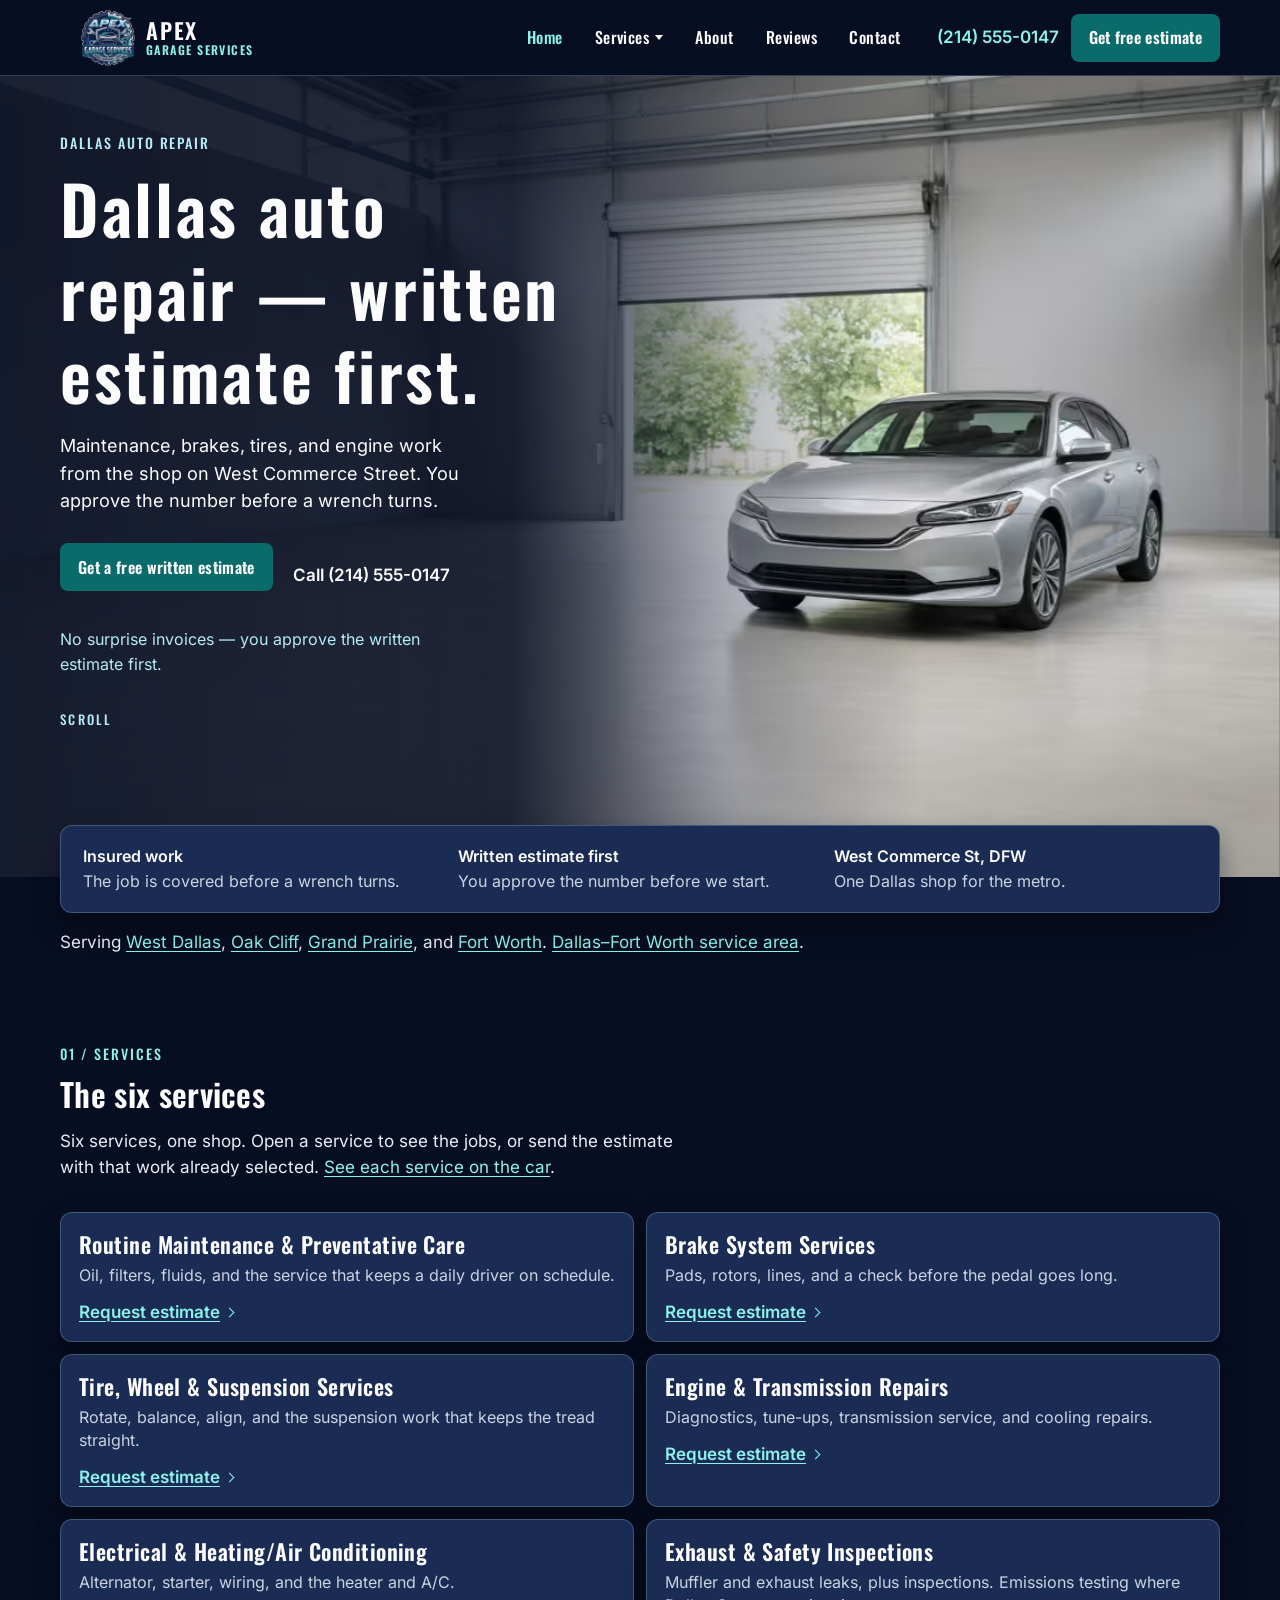
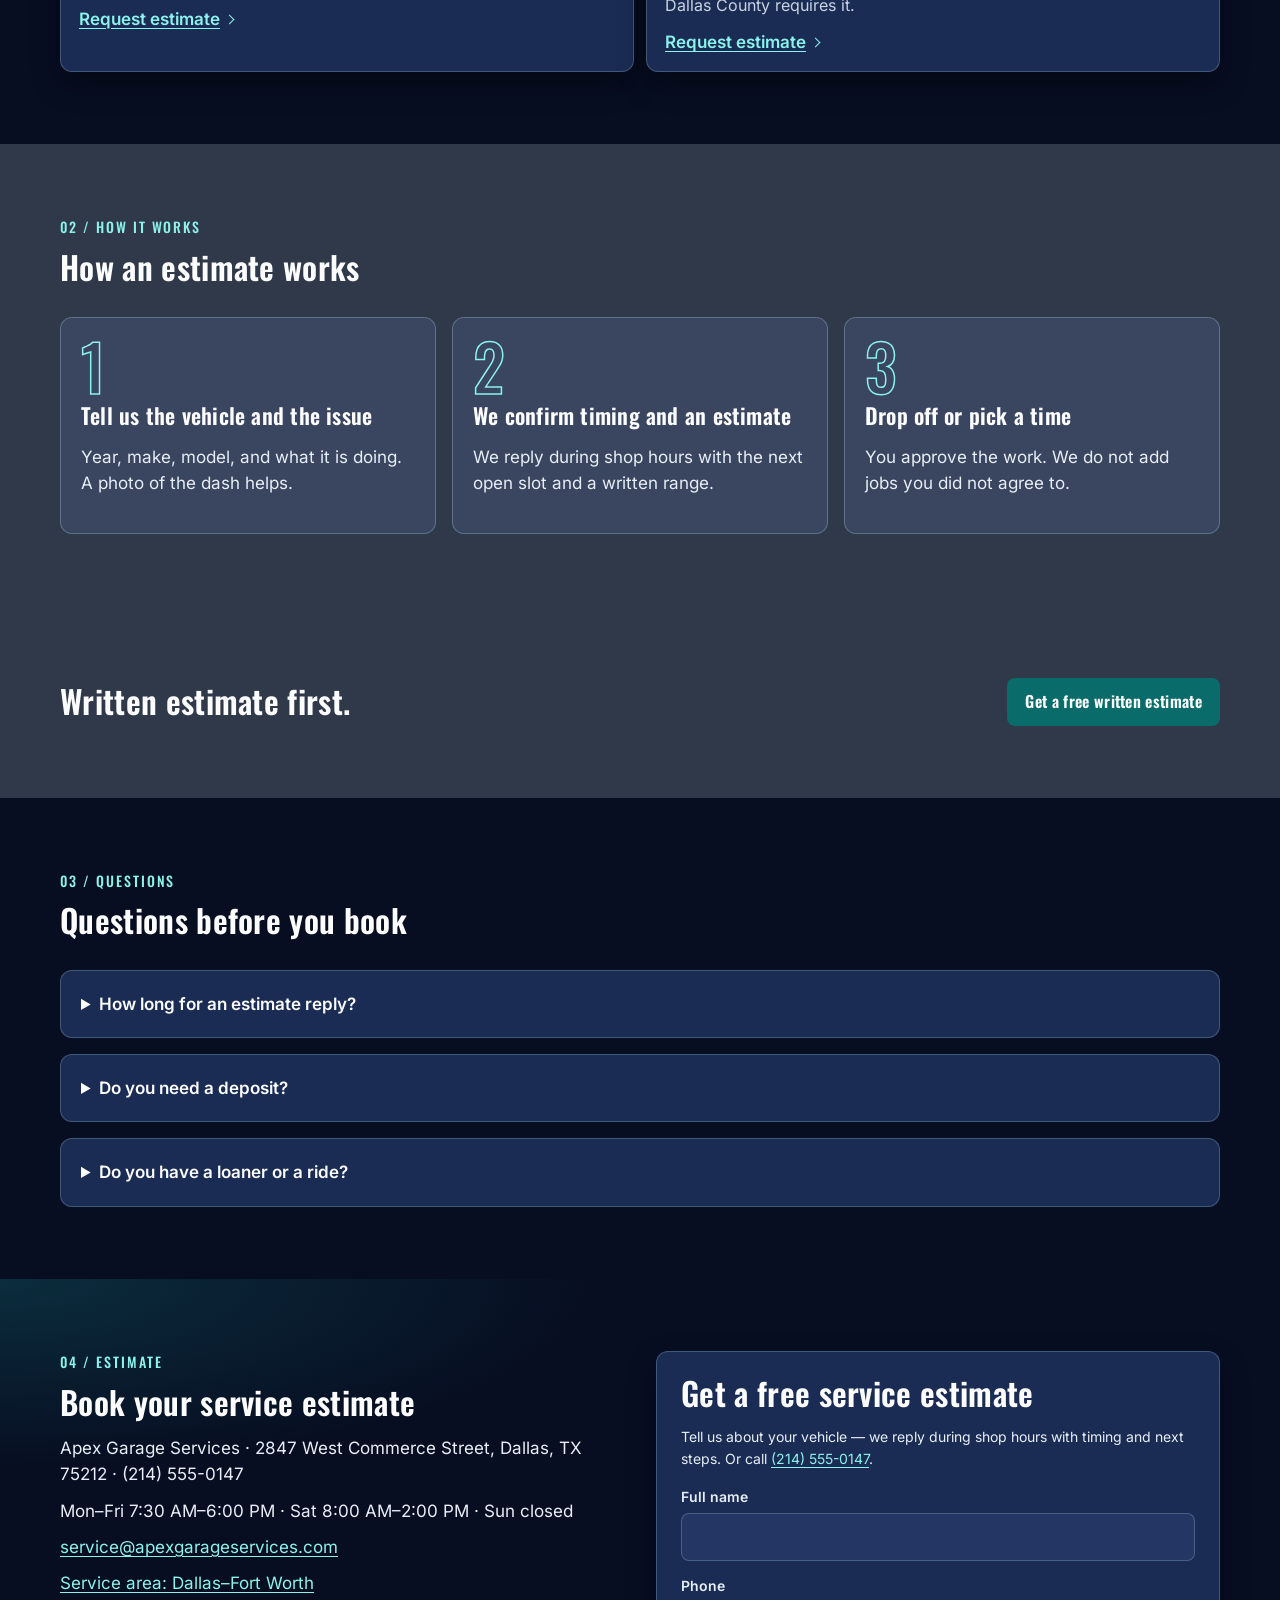
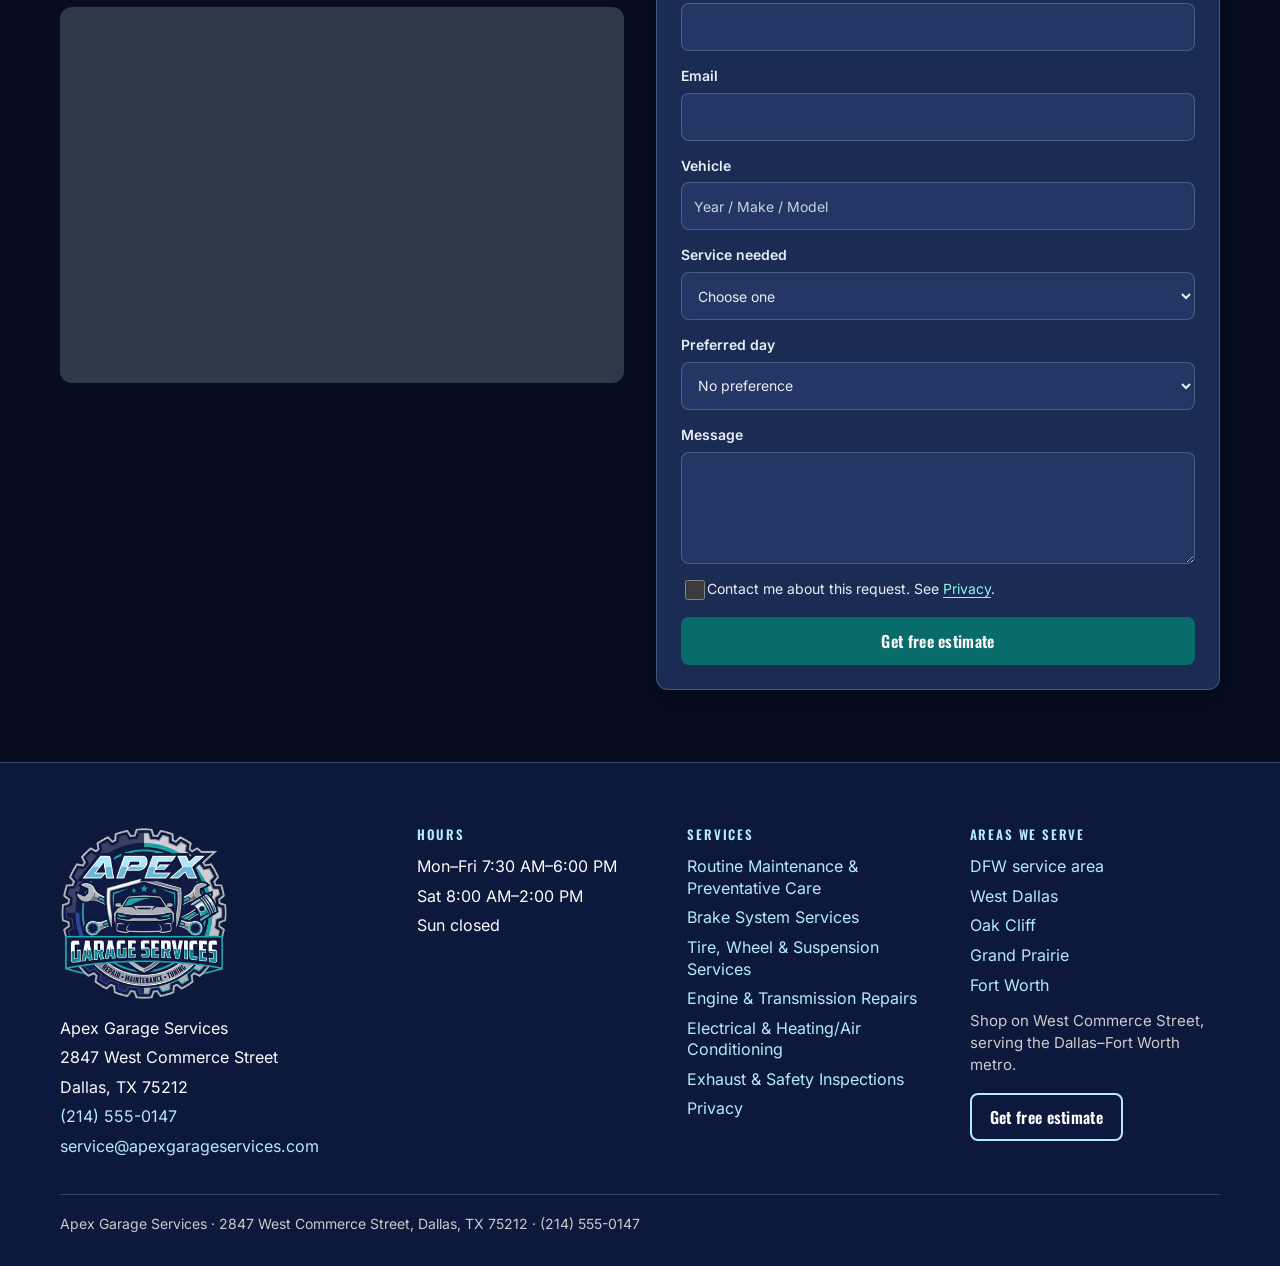
==== commit 6c34d497: "Remove drag-to-turn from the services car. The cutaway stays in place. Clicking a number still opens" ====
--- a/index.html
+++ b/index.html
@@ -20,7 +20,7 @@
 <link rel="icon" href="favicon.png" type="image/png">
 <link rel="preload" as="image" type="image/avif" imagesrcset="assets/img/hero-bay-480.avif 480w, assets/img/hero-bay-768.avif 768w, assets/img/hero-bay-960.avif 960w, assets/img/hero-bay.avif 1280w" imagesizes="100vw" fetchpriority="high">
 <link rel="preload" href="assets/fonts/oswald-latin.woff2" as="font" type="font/woff2" crossorigin>
-<style id="apex-css">@keyframes hero-drift{0%{transform:scale(1.07)}to{transform:scale(1)}}@keyframes rise-in{0%{opacity:0;transform:translateY(16px)}to{opacity:1;transform:none}}@keyframes pin-pulse{0%{transform:scale(.7);opacity:.9}to{transform:scale(1.5);opacity:0}}@font-face{font-family:Inter;font-style:normal;font-weight:400 600;font-display:swap;src:url(/assets/fonts/inter-latin.woff2)format("woff2");unicode-range:U+0000-00FF,U+0131,U+0152-0153,U+02BB-02BC,U+02C6,U+02DA,U+02DC,U+0304,U+0308,U+0329,U+2000-206F,U+20AC,U+2122,U+2191,U+2193,U+2212,U+2215,U+FEFF,U+FFFD}@font-face{font-family:Oswald;font-style:normal;font-weight:500 600;font-display:swap;src:url(/assets/fonts/oswald-latin.woff2)format("woff2");unicode-range:U+0000-00FF,U+0131,U+0152-0153,U+02BB-02BC,U+02C6,U+02DA,U+02DC,U+0304,U+0308,U+0329,U+2000-206F,U+20AC,U+2122,U+2191,U+2193,U+2212,U+2215,U+FEFF,U+FFFD}:root{--apex-navy:#0c183c;--apex-slate:#30394a;--apex-cyan:#b5eaf8;--apex-teal:#189c9c;--apex-teal-deep:#0c8490;--apex-teal-text:#8cf3ec;--apex-teal-text-hover:#d8fbff;--apex-teal-btn:#0a6b6b;--apex-teal-btn-hover:#084f52;--apex-silver:#acb1b7;--apex-silver-light:#cccccc;--apex-white:#fcfcfc;--apex-ground:#070e22;--apex-surface:#1b2c54;--apex-surface-2:#243664;--apex-line:rgba(181, 234, 248, 0.24);--apex-ink:#e8eef6;--apex-muted:#c9d3e2;--apex-navy-hover:#08122c;--apex-danger:#ffb7c3;--shadow:0 12px 28px rgba(0, 0, 0, 0.4);--radius-card:12px;--radius-ctl:8px;--max:1160px;--header:76px;--ease-out:cubic-bezier(0.2, 0.7, 0.2, 1);--motion-hover:220ms;--motion-reveal:520ms;--motion-menu:200ms}*,::after,::before{box-sizing:border-box}body,html{overflow-x:clip}html{scroll-behavior:smooth;color-scheme:dark}body{margin:0;background:var(--apex-ground);color:var(--apex-ink);font-family:Inter,system-ui,-apple-system,"Segoe UI",sans-serif;font-size:17px;line-height:1.55}img{max-width:100%;display:block}a{text-underline-offset:.18em}.bay-show .lane.is-on .lane-main strong,.site-nav a[aria-current=page],.site-nav a[aria-current=true],a,a:visited{color:var(--apex-teal-text)}.card h2 a:hover,.card h3 a:hover,a:hover{color:var(--apex-teal-text-hover)}.btn,.eyebrow,.menu-btn,.site-nav a,h1,h2,h3{font-family:Oswald,"Arial Narrow",Impact,sans-serif}.skip,h1,h2,h3{color:var(--apex-white)}h1,h2,h3{margin:0 0 16px;font-weight:600;letter-spacing:.01em;line-height:1.08}h1{font-size:clamp(36px,5vw,56px);max-width:16ch}h2{font-size:clamp(28px,3vw,32px)}h3{font-size:22px}p{margin:0 0 16px}.skip{position:absolute;left:16px;top:-40px;z-index:20;background:var(--apex-surface);padding:8px 12px}.skip:focus{top:8px}:focus-visible{outline:2px solid var(--apex-cyan);outline-offset:3px}.wrap{width:min(var(--max),calc(100% - 32px));margin-inline:auto}.site-header{position:sticky;top:0;z-index:30;height:var(--header);background:var(--apex-ground);border-bottom:1px solid var(--apex-line)}.header-bar,.logo{display:flex;align-items:center}.header-bar{height:100%;gap:24px}.logo{flex:none;gap:10px;color:var(--apex-white);text-decoration:none}.logo img{width:56px;height:56px;object-fit:contain}.logo-text{display:flex;flex-direction:column;gap:3px;line-height:1;font-family:Oswald,"Arial Narrow",Impact,sans-serif;font-weight:600}.logo-text span:first-child{font-size:22px;letter-spacing:.08em;text-transform:uppercase}.logo-text span:last-child{font-size:12px;letter-spacing:.12em;text-transform:uppercase;color:var(--apex-teal-text)}.site-nav{display:flex;align-items:center;gap:8px;margin-left:auto}.site-nav a{color:var(--apex-white);text-decoration:none;font-size:16px;letter-spacing:.03em;padding:10px 12px;border-radius:var(--radius-ctl)}.site-nav a:hover{background:var(--apex-surface-2);color:var(--apex-white)}.nav-drop{position:relative}.nav-drop>a{display:inline-flex;align-items:center;gap:6px}.nav-drop>a::after{content:"";width:0;height:0;border-left:4px solid transparent;border-right:4px solid transparent;border-top:5px solid currentColor}.nav-menu{display:flex;flex-direction:column;gap:4px;position:absolute;top:calc(100% + 4px);left:0;z-index:5;width:max-content;min-width:260px;max-width:min(26rem,calc(100vw - 24px));padding:8px;background:var(--apex-surface);border:1px solid var(--apex-line);border-radius:var(--radius-card);box-shadow:var(--shadow);visibility:hidden;opacity:0;transform:translateY(4px);pointer-events:none}.nav-menu::before{content:"";position:absolute;left:0;right:0;top:-12px;height:12px}.nav-drop:focus-within .nav-menu,.nav-drop:hover .nav-menu,.nav-drop[data-open=true] .nav-menu{visibility:visible;opacity:1;transform:none;pointer-events:auto;transition:opacity var(--motion-menu) var(--ease-out),transform var(--motion-menu) var(--ease-out)}.nav-menu a{display:flex;padding:10px 18px;line-height:1.25;letter-spacing:.02em;white-space:normal}.header-actions{display:flex;align-items:center;gap:12px}.call,.nav-menu a{min-height:44px;align-items:center}.call{color:var(--apex-teal-text);font-weight:600;text-decoration:none;display:inline-flex}.btn,.menu-btn{min-height:48px;border-radius:var(--radius-ctl);color:var(--apex-white);font-size:16px}.menu-btn{display:none;min-width:48px;border:1px solid var(--apex-line);background:var(--apex-surface);letter-spacing:.04em}.btn{position:relative;isolation:isolate;display:inline-flex;align-items:center;justify-content:center;padding:0 18px;border:0;font-weight:600;letter-spacing:.02em;text-decoration:none;cursor:pointer}.btn-teal:hover,.btn:hover{background:var(--apex-teal-btn-hover);color:var(--apex-white)}.btn,.btn-teal{background:var(--apex-teal-btn)}.btn-ghost{background:0 0;color:var(--apex-cyan);border:2px solid var(--apex-cyan)}.btn-ghost:hover{background:rgba(181,234,248,.12);color:var(--apex-cyan)}.hero{display:grid;min-height:min(88vh,780px);background:var(--apex-navy);overflow:visible}.cards>*,.footer-grid>*,.gallery>*,.hero>*,.split>*,.steps>*{min-width:0}.hero-media{grid-area:1/1;min-height:100%;background:var(--apex-slate);overflow:hidden}.hero-shade{grid-area:1/1;z-index:1;background:linear-gradient(90deg,rgba(7,14,34,.92)0,rgba(7,14,34,.88) 40%,rgba(7,14,34,.28) 58%,rgba(7,14,34,0) 72%);pointer-events:none}.hero-media img{width:100%;height:100%;object-fit:cover}.hero-copy{grid-area:1/1;z-index:2;display:flex;flex-direction:column;justify-content:center;width:min(var(--max),calc(100% - 32px));margin-inline:auto;padding:56px 0 148px;background:0 0;color:var(--apex-white)}.hero-copy h1{font-size:clamp(2.75rem,4vw + 1rem,5rem);max-width:none;letter-spacing:.04em;line-height:1.24}.hero-copy h1 span{display:block}.hero-actions{display:flex;flex-wrap:wrap;align-items:center;gap:12px 20px;margin:4px 0 12px}.hero-actions .btn{margin:0}.hero-call{color:var(--apex-white);font-weight:600;text-decoration:none;min-height:48px;display:inline-flex;align-items:center}.hero-call:hover,.scroll-cue{color:var(--apex-cyan)}.scroll-cue{margin:12px 0 0;font-family:Oswald,"Arial Narrow",Impact,sans-serif;font-size:13px;letter-spacing:.18em;text-transform:uppercase}.chips a,.promise-card{background:var(--apex-surface)}.promise-card{grid-area:1/1;z-index:3;align-self:end;width:min(var(--max),calc(100% - 32px));margin:0 auto -36px;padding:18px 22px;color:var(--apex-ink);border:1px solid var(--apex-line);border-radius:var(--radius-card);box-shadow:var(--shadow)}.promise-card .trust li{padding-top:0;border-top:0;color:var(--apex-muted)}.promise-card .trust strong{color:var(--apex-white)}.area-band{padding:52px 0 16px;background:var(--apex-ground)}.area-band p{margin-block:0}.chips,.cta-band .wrap{display:flex;flex-wrap:wrap}.chips{gap:10px;margin:0;padding:0;list-style:none}.chips a{display:inline-flex;align-items:center;min-height:44px;padding:0 16px;border:1.5px solid var(--apex-teal);border-radius:999px;color:var(--apex-teal-text);font-weight:600;text-decoration:none}.chips a:hover{background:var(--apex-surface-2);color:var(--apex-teal-text-hover)}.cta-band{padding:36px 0}.cta-band .wrap{align-items:center;justify-content:space-between;gap:16px 24px}.cta-band h2{margin:0}#estimate{scroll-margin-top:calc(var(--header) + 8px)}.band .step h3,.band>.wrap>.section-head h2,.cta-band .btn,.cta-band h2,.hero-copy h1,.trust strong{color:var(--apex-white)}.band-navy{background:var(--apex-navy)}.band .step span{font-size:clamp(42px,5vw,68px);line-height:.85;margin-bottom:12px;color:transparent;-webkit-text-stroke:1.5px var(--apex-teal-text)}.band .step{color:var(--apex-ink);background:#3a4560;border-color:rgba(181,234,248,.28)}.eyebrow{margin:0 0 12px;color:var(--apex-teal-text);font-size:14px;letter-spacing:.14em;text-transform:uppercase}.hero-copy .eyebrow{color:var(--apex-cyan)}.lede{font-size:18px;max-width:38ch}.hero-copy .btn{align-self:flex-start;margin:8px 0 24px}.trust{display:grid;grid-template-columns:repeat(3,1fr);gap:12px;margin:0;padding:0;list-style:none}.trust li{margin:0;padding-top:12px;border-top:1px solid rgba(252,252,252,.28);color:var(--apex-silver-light);font-size:16px}.trust strong{display:block;font-size:16px}.section{padding:72px 0}.section-head{max-width:640px;margin-bottom:32px}.cards{display:grid;grid-template-columns:repeat(3,1fr);gap:24px}.lane-list{display:grid;grid-template-columns:1fr 1fr;gap:12px;margin:0;padding:0;list-style:none}.lane{display:flex;flex-direction:column;align-items:flex-start;gap:12px;position:relative;isolation:isolate;min-height:100%;padding:18px 18px 16px;background:var(--apex-surface);border:1px solid var(--apex-line);border-radius:var(--radius-card);box-shadow:var(--shadow);--spot-x:50%;--spot-y:20%}.lane::after,.lane::before{content:"";position:absolute;pointer-events:none}.lane::before{inset:0;border-radius:inherit;background:radial-gradient(240px circle at var(--spot-x) var(--spot-y),rgba(140,243,236,.22),transparent 70%);opacity:0}.lane::after{left:16px;right:16px;top:0;height:1px;background:linear-gradient(90deg,transparent,var(--apex-teal-text),transparent);opacity:0;transform:scaleX(.4);transform-origin:center}.lane:focus-within{border-color:rgba(140,243,236,.55)}.lane-est,.lane-main{position:relative;z-index:1}.lane-main{text-decoration:none}.lane-main strong{display:block;margin-bottom:6px;font-family:Oswald,"Arial Narrow",Impact,sans-serif;font-weight:600;font-size:22px;letter-spacing:.02em;line-height:1.2}.lane-main span{display:block;color:var(--apex-muted);font-size:16px;line-height:1.45}.lane-main,.lane-main:hover{color:var(--apex-white)}.lane-est{display:inline-flex;align-items:center;gap:6px;font-weight:600}.lane-est::after{content:"";width:7px;height:7px;border-top:1.5px solid currentColor;border-right:1.5px solid currentColor;transform:rotate(45deg)}@media (max-width:800px){.lane-list{grid-template-columns:1fr}}.card,.card>a{position:relative}.card{display:flex;flex-direction:column;isolation:isolate;background:var(--apex-surface);border:1px solid var(--apex-line);border-radius:var(--radius-card);box-shadow:var(--shadow);overflow:visible}.card>a{display:block;aspect-ratio:3/2;overflow:hidden;border-radius:calc(var(--radius-card) - 1px) calc(var(--radius-card) - 1px)0 0}.card img{position:absolute;inset:0;width:100%;height:100%;object-fit:cover}.card h2{margin:0;font-size:22px}.card h2 a,.card h3 a{color:inherit;text-decoration:none}.logo picture,.site-footer picture{display:contents}.card>a picture,.card>picture,.frame picture,.hero-media picture{display:block;height:100%}.lead-form button:disabled{opacity:.65;cursor:wait}.form-status{margin:0 0 12px}.card-body{padding:20px 20px 24px;display:flex;flex-direction:column;gap:8px;flex:1}.card-body p{flex:1}.icon{width:36px;height:36px;color:var(--apex-teal)}.faq,.gallery .stack,.quotes,.steps{display:grid;gap:16px}.steps{grid-template-columns:repeat(3,1fr)}.faq details,.note,.quote,.step{background:var(--apex-surface);border:1px solid var(--apex-line);border-radius:var(--radius-card);padding:20px}.step span{display:block;margin-bottom:8px;color:var(--apex-teal-text);font-family:Oswald,"Arial Narrow",sans-serif;font-size:20px}.band{background:var(--apex-slate);color:var(--apex-white)}.band a,.site-footer a{color:var(--apex-cyan)}.split{display:grid;grid-template-columns:1fr 1fr;gap:32px;align-items:start}.frame{border-radius:var(--radius-card);overflow:hidden;min-height:240px;background:var(--apex-slate)}.frame img{width:100%;height:100%;object-fit:cover;min-height:240px}.nap{margin:0;padding:0;list-style:none}.nap li{margin:0 0 10px}.lead-form{background:var(--apex-surface);border:1px solid var(--apex-line);border-radius:var(--radius-card);box-shadow:var(--shadow);padding:24px}.form-grid,label{display:grid;gap:14px}label{gap:6px;font-size:14px;font-weight:600}input,select,textarea{width:100%;min-height:48px;padding:10px 12px;border:1px solid var(--apex-line);border-radius:var(--radius-ctl);background:var(--apex-surface-2);color:var(--apex-ink);font:inherit;font-weight:400}textarea{min-height:112px;resize:vertical}input:focus,select:focus,textarea:focus{outline:2px solid var(--apex-cyan);outline-offset:1px;border-color:var(--apex-teal)}.check{grid-template-columns:20px 1fr;align-items:start;font-weight:400}.check input{width:20px;min-height:20px;margin-top:2px;accent-color:var(--apex-teal)}.hp{position:absolute;left:-9999px;height:0;overflow:hidden}.field-error{margin:0;color:var(--apex-danger);font-size:14px;font-weight:600}::placeholder{color:var(--apex-muted);opacity:1}::selection{background:var(--apex-cyan);color:var(--apex-navy)}input:-webkit-autofill,select:-webkit-autofill,textarea:-webkit-autofill{-webkit-text-fill-color:var(--apex-ink);caret-color:var(--apex-ink);box-shadow:0 0 0 1000px var(--apex-surface-2) inset}.is-invalid{border-color:var(--apex-danger)}.help{margin:0 0 16px;font-size:14px}.site-footer{background:var(--apex-navy);color:var(--apex-white);padding:64px 0 32px;border-top:1px solid var(--apex-line)}.footer-grid{display:grid;grid-template-columns:minmax(220px,1.3fr) minmax(190px,.95fr) minmax(200px,1fr) minmax(200px,1fr);gap:36px 32px;align-items:start}.lockup{width:168px;height:auto}.fine{margin-top:36px;padding-top:18px;border-top:1px solid rgba(252,252,252,.18);color:var(--apex-silver-light);font-size:14px}.mobile-bar{display:none}.page-hero{padding:56px 0 8px}.page-hero h1{max-width:18ch;font-size:clamp(2.25rem,3vw + 1rem,3.4rem)}.prose{max-width:68ch}.breadcrumbs ol,.related{display:flex;flex-wrap:wrap;gap:12px}.gallery{display:grid;grid-template-columns:1.4fr 1fr;gap:16px}details summary{cursor:pointer;font-weight:600;color:var(--apex-white)}details p{margin:12px 0 0}@media (max-width:900px){.cards,.footer-grid,.gallery,.split,.steps,.trust{grid-template-columns:1fr}.section{padding:48px 0}.nav-drop,.nav-menu,.site-nav{flex-direction:column;align-items:stretch}.site-nav{display:none;position:absolute;top:var(--header);left:0;right:0;gap:0;padding:8px 16px 16px;background:var(--apex-surface);border-bottom:1px solid var(--apex-line)}.site-nav[data-open=true]{display:flex}.nav-drop,.nav-menu{display:flex}.nav-menu{position:static;width:auto;min-width:0;margin:4px 0 8px;padding:6px;gap:4px;border:1px solid var(--apex-line);border-radius:var(--radius-ctl);box-shadow:none;background:var(--apex-ground);visibility:visible;opacity:1;transform:none;pointer-events:auto}.nav-menu a{white-space:normal}.menu-btn{display:inline-flex;align-items:center;justify-content:center}.logo img{width:44px;height:44px}.logo-text span:first-child{font-size:18px}.logo-text span:last-child{font-size:10px}.header-actions .btn,.header-actions .call{display:none}.mobile-bar{display:grid;grid-template-columns:1fr 1fr;gap:8px;position:fixed;left:0;right:0;bottom:0;z-index:40;padding:8px 12px calc(8px + env(safe-area-inset-bottom));background:var(--apex-surface);border-top:1px solid var(--apex-line)}html{scroll-padding-bottom:112px}body{padding-bottom:112px}#estimate,.lead-form,.lead-form button,.lead-form input,.lead-form select,.lead-form textarea{scroll-margin-bottom:112px}}@media (prefers-reduced-motion:reduce){html{scroll-behavior:auto}*,::after,::before{animation:none!important;transition:none!important}[data-reveal],[data-reveal].is-pending,[data-reveal].is-shown{opacity:1!important;transform:none!important}.nav-drop:focus-within .nav-menu,.nav-drop:hover .nav-menu,.nav-drop[data-open=true] .nav-menu{opacity:1!important;visibility:visible!important;transform:none!important}}.trust-line{margin:0 0 20px;color:var(--apex-cyan);font-size:16px;max-width:36ch}.breadcrumbs{padding:16px 0 0;font-size:14px}.breadcrumbs ol{gap:8px;margin:0;padding:0;list-style:none;color:var(--apex-muted)}.breadcrumbs li:not(:last-child)::after{content:"/";margin-left:8px;color:var(--apex-silver)}.breadcrumbs a{color:var(--apex-teal-text);text-decoration:none}.breadcrumbs a:hover,.site-footer a:hover{text-decoration:underline}.map-embed{margin:16px 0;border-radius:var(--radius-card);overflow:hidden;border:1px solid var(--apex-line);background:var(--apex-slate);aspect-ratio:4/3}.map-embed iframe{display:block;width:100%;height:100%;border:0}.neighborhoods{display:grid;gap:28px;max-width:72ch}.neighborhood h2{margin-bottom:10px}.bio-slots,.cert-slots{display:grid;gap:12px;margin:0 0 24px;padding:0}.cert-slots{list-style:disc;padding-left:1.2em}#google-reviews .prose,.bio-slot{padding:16px;border:1px dashed var(--apex-line);border-radius:var(--radius-card);background:var(--apex-surface)}.bio-slot h3{margin-bottom:8px;font-size:18px}.area-links a{white-space:nowrap}.mobile-bar.is-hidden{transform:translateY(110%);pointer-events:none}.mobile-bar{transition:transform .2s ease}.mobile-bar .btn{width:100%}@media (max-width:900px){.hero{display:flex;flex-direction:column;min-height:0}.hero-shade{display:none}.hero-media{position:relative;height:26vh;min-height:160px;max-height:220px}.hero-media img,.hero-media picture{max-height:none;height:100%;aspect-ratio:auto}.hero-copy{width:auto;margin:0;padding:22px 20px 16px;background:var(--apex-navy)}.hero-copy h1{font-size:clamp(1.85rem,7.2vw,2.5rem);max-width:none;letter-spacing:.03em;line-height:1.12}.hero-copy .lede{font-size:16.5px}.promise-card{position:relative;width:min(var(--max),calc(100% - 32px));margin:16px auto 0}.area-band{padding-top:28px}.scroll-cue{display:none}.trust-line{margin-bottom:12px}}@media (max-width:900px) and (max-height:700px){.hero-media{height:22vh;min-height:140px;max-height:180px}.hero-copy{padding-top:16px;padding-bottom:8px}}.site-footer h2{margin:0 0 14px;color:var(--apex-cyan);font-size:13px;font-weight:600;letter-spacing:.14em;text-transform:uppercase;line-height:1.2}.footer-list{display:grid;gap:8px;margin:0;padding:0;list-style:none}.footer-brand .footer-list{margin-top:18px}.site-footer .footer-list li{margin:0;color:var(--apex-white);font-size:16px;line-height:1.35}.site-footer a{text-decoration:none}.footer-note{margin:14px 0 0;color:var(--apex-silver-light);font-size:15px;line-height:1.45;max-width:32ch}.site-footer .btn{margin-top:18px;color:var(--apex-white)}.site-footer .btn:hover{text-decoration:none;color:var(--apex-white)}@media (max-width:1100px){.footer-grid{grid-template-columns:1fr 1fr}}@media (max-width:900px){.footer-grid{grid-template-columns:1fr}}#estimate{background:radial-gradient(820px 260px at 0% 0%,rgba(24,156,156,.22),transparent 72%),var(--apex-ground)}.reviews-hero{background:var(--apex-navy);padding:72px 0}.reviews-hero,.reviews-hero .lede,.reviews-hero h1{color:var(--apex-white)}.reviews-hero .eyebrow{color:var(--apex-cyan)}.reviews-hero .lede{max-width:40ch}#google-reviews{padding-top:0}#google-reviews .prose{border:1px solid var(--apex-line);box-shadow:var(--shadow);padding:32px 28px;margin-top:-36px}.nav-drop>a,.site-nav>a,details summary{position:relative}.nav-drop>a::before,.site-nav>a::before,details summary::after{content:"";position:absolute;left:12px;right:12px;bottom:4px;height:2px;background:var(--apex-teal);transform:scaleX(0);transform-origin:left center;pointer-events:none}.btn::before,.card::after{content:"";position:absolute;inset:0;border-radius:inherit;pointer-events:none;opacity:0}.btn::before{z-index:-1;box-shadow:0 8px 18px rgba(12,24,60,.18)}.card::after{z-index:-1;box-shadow:0 16px 32px rgba(12,24,60,.16)}details summary::after{left:0;right:0;bottom:0}.card>a:focus-visible{outline-offset:-4px}@media (hover:hover) and (pointer:fine){.btn,.card,.chips a{transition:transform var(--motion-hover) var(--ease-out)}.btn::before,.card::after,.lane-est::after,.lane::after,.lane::before,.nav-drop>a::before,.site-nav>a::before,details summary::after{transition:opacity var(--motion-hover) var(--ease-out),transform var(--motion-hover) var(--ease-out)}.card>a img{transition:transform 300ms var(--ease-out)}.chips a:hover{transform:translateY(-2px)}.btn:hover:not(:disabled){transform:translateY(-2px)}.btn:hover:not(:disabled)::before,.card:hover:not(.is-pending)::after{opacity:1}.btn-ghost:hover:not(:disabled){transform:translateY(-1px)}.btn:disabled,.btn:disabled:hover,.mobile-bar .btn,.mobile-bar .btn:hover{transform:none}.btn:disabled::before,.mobile-bar .btn::before{opacity:0}.nav-drop>a:hover::before,.site-nav>a:hover::before,details summary:hover::after{transform:scaleX(1)}.card:hover:not(.is-pending){transform:translateY(-4px)}.card:hover:not(.is-pending)>a img{transform:scale(1.025)}html.js-motion .card[data-reveal].is-shown:hover{transform:translateY(-4px);transition:transform var(--motion-hover) var(--ease-out),opacity var(--motion-reveal) var(--ease-out)}.lane{transition:transform var(--motion-hover) var(--ease-out),border-color var(--motion-hover) var(--ease-out)}.lane:focus-within:not(.is-pending),.lane:hover:not(.is-pending){transform:translateY(-6px);border-color:rgba(140,243,236,.55)}.lane:focus-within::after,.lane:focus-within::before,.lane:hover::after,.lane:hover::before{opacity:1}.lane:focus-within::after,.lane:hover::after{transform:scaleX(1)}.lane:focus-within .lane-est::after,.lane:hover .lane-est::after{transform:rotate(45deg) translate(2px,-2px)}html.js-motion .lane[data-reveal].is-shown:focus-within,html.js-motion .lane[data-reveal].is-shown:hover{transform:translateY(-6px);transition:transform var(--motion-hover) var(--ease-out),border-color var(--motion-hover) var(--ease-out),opacity var(--motion-reveal) var(--ease-out)}.frame img{transition:transform 420ms var(--ease-out)}.frame:hover img{transform:scale(1.035)}}@media (prefers-reduced-motion:no-preference){.hero-media img{transform-origin:68% 42%;animation:hero-drift 18s var(--ease-out) both}.hero-copy .eyebrow,.page-hero .wrap>*,.promise-card .trust li{animation:rise-in 520ms var(--ease-out) backwards}.hero-copy h1 span:nth-child(1),.page-hero .wrap>:nth-child(2){animation-delay:80ms}.page-hero .wrap>:nth-child(3){animation-delay:150ms}.hero-copy h1 span{animation:rise-in 560ms var(--ease-out) backwards}.hero-copy h1 span:nth-child(2){animation-delay:170ms}.hero-copy h1 span:nth-child(3){animation-delay:260ms}.hero-copy .lede{animation:rise-in 520ms var(--ease-out) 340ms backwards}.hero-actions{animation:rise-in 520ms var(--ease-out) 420ms backwards}.trust-line{animation:rise-in 520ms var(--ease-out) 500ms backwards}.scroll-cue{animation:rise-in 520ms var(--ease-out) 580ms backwards}.promise-card .trust li:nth-child(2){animation-delay:90ms}.promise-card .trust li:nth-child(3){animation-delay:170ms}.area-band p{animation:rise-in 520ms var(--ease-out) 180ms backwards}}html.js-motion [data-reveal].is-pending{opacity:0;transform:translateY(16px);transition:none}html.js-motion [data-reveal].is-shown{opacity:1;transform:none;transition:opacity var(--motion-reveal) var(--ease-out) var(--reveal-delay, 0ms),transform var(--motion-reveal) var(--ease-out) var(--reveal-delay, 0ms)}html.js-motion .lane[data-reveal].is-pending{transform:translateY(22px) scale(.98)}@media (max-width:900px){html.js-motion [data-reveal-group]>[data-reveal]{transition-delay:0ms!important}html.js-motion .lane-list>[data-reveal]{transition-delay:var(--reveal-delay, 0ms)!important}.nav-menu{visibility:visible;opacity:1;transform:none;pointer-events:auto}}#on-the-car{scroll-margin-top:calc(var(--header) + 8px)}.bay{display:grid;grid-template-columns:minmax(0,1fr) minmax(300px,460px);gap:28px;align-items:start}.bay-stage{position:sticky;top:calc(var(--header) + 12px);z-index:2}.bay-viewport{position:relative;overflow:hidden;aspect-ratio:16/9;border:1px solid var(--apex-line);border-radius:var(--radius-card);background:#15233f}.spin{position:absolute;inset:0;touch-action:pan-y;cursor:grab;user-select:none}.spin:focus-visible{outline:2px solid var(--apex-teal-text);outline-offset:-3px}.spin.is-dragging{cursor:grabbing}.spin-frame{position:absolute;inset:0;width:100%;height:100%;object-fit:cover;opacity:0;pointer-events:none;transition:opacity 420ms cubic-bezier(.4,0,.2,1)}.spin.is-dragging .spin-frame{transition-duration:70ms}.spin-frame.is-on{opacity:1}.spin-hint{margin:10px 0 0;color:var(--apex-muted);font-size:14px}.callout b,.pin{border-radius:50%}.pin{position:absolute;left:68%;top:63%;width:14px;height:14px;background:#8cf3ec;transform:translate(-50%,-50%);pointer-events:none;transition:opacity 320ms var(--ease-out)}.spin.is-dragging .cutaway,.spin.is-dragging .pin,.spin.is-free .cutaway,.spin.is-free .pin,.spin.is-turning .pin{opacity:0}.pin::after,.pin::before{content:"";position:absolute}.pin::before{left:50%;bottom:100%;width:2px;height:28px;background:#8cf3ec;transform:translateX(-50%)}.pin::after{inset:-8px;border:2px solid rgba(140,243,236,.7);border-radius:50%;animation:pin-pulse 1.6s var(--ease-out) infinite}.bay-status{margin:14px 0 0;min-height:3.4em}.bay-where{display:block;color:var(--apex-white);font-family:Oswald,"Arial Narrow",Impact,sans-serif;font-size:22px;font-weight:600;letter-spacing:.03em;line-height:1.15}.bay-name{display:block;margin-top:4px;color:var(--apex-cyan);font-size:15px}.svc-group{margin:0 0 22px;scroll-margin-top:calc(var(--header) + 12px)}.svc span,.svc strong,.svc-title span{display:block}.page-hero .svc-lede{max-width:48ch}.svc-group h3{margin:0 0 10px;color:var(--apex-cyan);font-size:18px;letter-spacing:.02em;line-height:1.25;text-transform:none}.cutaway img,.svc{width:100%;display:block}.svc{margin:0 0 6px;padding:10px 12px;border:1px solid transparent;border-radius:var(--radius-ctl);background:0 0;color:inherit;font:inherit;text-align:left;cursor:pointer}.svc strong{color:var(--apex-white);font-family:Oswald,"Arial Narrow",Impact,sans-serif;font-size:17px;font-weight:600;letter-spacing:.02em}.svc span{margin-top:2px;color:var(--apex-muted);font-size:14.5px;line-height:1.4}.svc:hover,.svc[aria-pressed=true]{background:var(--apex-surface-2);border-color:var(--apex-line);box-shadow:inset 3px 0 0 var(--apex-teal)}.bay-cta{margin:8px 0 0}@media (max-width:900px){.bay{grid-template-columns:1fr}.bay-stage{order:-1;position:sticky;top:calc(var(--header) + 4px);padding-bottom:8px;background:var(--apex-ground)}}.bay-show{display:flex;flex-direction:column;gap:22px}.bay-show .bay-stage{position:relative;top:auto;order:0;width:100%;padding:0;background:0 0}.bay-show .bay-viewport{aspect-ratio:auto;min-height:0;border-radius:20px;background:#152240;box-shadow:0 28px 70px rgba(0,0,0,.45)}.bay-show .spin-stage{position:relative;aspect-ratio:16/11;background:radial-gradient(70% 42%at 50% 100%,rgba(24,156,156,.22),transparent 70%),#152240}.bay-show .spin{top:auto;right:0;bottom:0;left:0;height:calc(100%*9/11)}.callout-lines,.cutaway{position:absolute;inset:0}.cutaway{z-index:2;margin:0;pointer-events:none;transition:opacity 320ms var(--ease-out)}.cutaway img{height:100%;object-fit:cover}.callout-lines{width:100%;height:100%;overflow:visible}.cline{stroke:rgba(181,234,248,.75);stroke-width:1.5px;vector-effect:non-scaling-stroke;fill:none}.cline.is-on{stroke:#8cf3ec;stroke-width:2px}.callout,.cdot{position:absolute}.cdot{z-index:3;width:10px;height:10px;margin:-5px 0 0-5px;border-radius:50%;background:#8cf3ec;box-shadow:0 0 0 4px rgba(140,243,236,.22)}.cdot.is-on{box-shadow:0 0 0 6px rgba(140,243,236,.38)}.callout{z-index:4;display:inline-flex;align-items:center;gap:8px;min-height:36px;margin:0;padding:4px 12px 4px 4px;border:1px solid transparent;border-radius:999px;background:#fff;color:#10203f;box-shadow:0 8px 18px rgba(0,0,0,.28);cursor:pointer;font-family:Oswald,"Arial Narrow",Impact,sans-serif;font-size:14px;font-weight:600;letter-spacing:.04em;line-height:1;text-transform:uppercase;pointer-events:auto}.callout b{display:grid;place-items:center;width:28px;height:28px;background:#149c9c;color:#fff;font-size:13px}.bay-show .callout{z-index:6;gap:0;padding:4px}.bay-show .callout>span{position:absolute;width:1px;height:1px;padding:0;margin:-1px;overflow:hidden;clip:rect(0,0,0,0);white-space:nowrap;border:0}.callout.is-on{border-color:#8cf3ec;box-shadow:0 0 0 3px rgba(140,243,236,.35),0 8px 18px rgba(0,0,0,.28)}.callout:focus-visible{outline:2px solid #10203f;outline-offset:3px}.bay-show .spin:not(.is-dragging):not(.is-free) .bay-status,.bay-show .spin:not(.is-dragging):not(.is-free) .pin{opacity:0}.bay-show .pin{width:16px;height:16px}.bay-show .pin::before{height:42px}.bay-show .bay-status,.bay-show .spin-hint{position:absolute;z-index:3;margin:0;pointer-events:none;bottom:16px;border:1px solid var(--apex-line)}.bay-show .spin-hint{top:auto;right:16px;padding:6px 12px;border-radius:999px;background:rgba(7,14,34,.62);color:var(--apex-cyan);font-size:13px;letter-spacing:.08em;text-transform:uppercase}.bay-show .bay-status{left:16px;min-height:0;max-width:min(420px,calc(100% - 32px));padding:14px 16px;border-radius:14px;background:rgba(7,14,34,.78)}.job-dock{gap:10px}.job-dock,.job-sets{display:grid}.bay-show .job-dock{position:absolute;z-index:4;width:min(380px,calc(100% - 20px));max-height:42%;margin:0;padding:12px 16px 10px;overflow:auto;border:1px solid rgba(181,234,248,.22);border-radius:14px;background:rgba(7,14,34,.92);box-shadow:0 12px 28px rgba(0,0,0,.4);scrollbar-width:thin;scrollbar-color:rgba(181,234,248,.45) transparent;transition:opacity 320ms var(--ease-out)}.bay-show .job-dock::-webkit-scrollbar{width:8px}.bay-show .job-dock::-webkit-scrollbar-thumb{border-radius:8px;background:rgba(181,234,248,.45)}.bay-show .spin.is-dragging .job-dock,.bay-show .spin.is-free .job-dock{opacity:0;pointer-events:none}.bay-show .job-kicker{display:none}.bay-show .job-set{grid-template-columns:1fr}.bay-show .job-dock .svc{padding:6px 0}.bay-show .job-dock .svc strong{font-size:18px}.bay-show .job-dock .svc span{margin-top:3px;font-size:15px;line-height:1.4}.job-kicker{margin:0;color:var(--apex-cyan);font-family:Oswald,"Arial Narrow",Impact,sans-serif;font-size:13px;font-weight:600;letter-spacing:.14em;text-transform:uppercase}.job-set{display:grid;grid-template-columns:1fr 1fr;gap:8px;transition:opacity 400ms var(--ease-out),transform 400ms var(--ease-out)}.job-set.is-out,.job-set.is-shown{grid-area:1/1}.job-set.is-out{opacity:0;transform:translateY(10px);pointer-events:none}.job-set[hidden]{display:none}.bay-show .lane.svc-group,.job-set .svc{margin:0}.bay-show .pick-list{gap:14px}.bay-show .lane{align-items:stretch;padding:0;border-left-width:3px;border-left-color:rgba(181,234,248,.28);background:linear-gradient(180deg,rgba(181,234,248,.05),transparent 42%),var(--apex-surface);border-radius:18px}.bay-show .lane.is-on{border-color:rgba(140,243,236,.4);border-left-color:var(--apex-teal-text);background:linear-gradient(100deg,rgba(140,243,236,.12),transparent 48%),var(--apex-surface)}.bay-show .lane.is-on,.bay-show .lane:focus-within,.bay-show .lane:hover{border-left-color:var(--apex-teal-text)}.bay-show .lane::after{left:20px;right:20px;top:auto;bottom:0;width:auto;height:2px;opacity:1;transform:scaleX(0);transform-origin:left center;background:linear-gradient(90deg,var(--apex-teal-text),transparent 78%)}.bay-show .lane.is-on::after,.bay-show .lane:focus-within::after,.bay-show .lane:hover::after{transform:scaleX(1)}.bay-show .svc-lead,.bay-show .svc-lead:hover,.bay-show .svc-lead[aria-pressed=true]{display:grid;grid-template-columns:58px minmax(0,1fr);gap:10px 14px;align-items:start;width:100%;height:100%;margin:0;padding:22px 20px 20px;border:0;background:0 0;box-shadow:none;cursor:pointer}.pick-no{padding-top:2px;font-family:Oswald,"Arial Narrow",Impact,sans-serif;font-size:32px;font-weight:600;letter-spacing:.04em;line-height:1;color:#9bb6cc}.bay-show .lane.is-on .pick-no,.bay-show .lane.is-on .pick-where,.bay-show .lane:focus-within .pick-no,.bay-show .lane:focus-within .pick-where,.bay-show .lane:hover .pick-no,.bay-show .lane:hover .pick-where{color:var(--apex-teal-text)}.bay-show .pick-copy{display:block;min-width:0}.bay-show .pick-copy strong{margin-bottom:6px;font-size:22px;line-height:1.15}.bay-show .pick-copy>span{margin-top:0;font-size:16px;line-height:1.45}.pick-where{display:flex;align-items:center;gap:8px;margin-top:14px;color:var(--apex-muted);font-family:Oswald,"Arial Narrow",Impact,sans-serif;font-size:13px;font-style:normal;font-weight:600;letter-spacing:.14em;line-height:1;text-transform:uppercase}.pick-where::before{content:"";width:6px;height:6px;flex:0 0 6px;border-radius:50%;background:currentColor;box-shadow:0 0 0 3px rgba(140,243,236,.16)}@media (max-width:1000px){.bay-show .spin-stage{display:flex;flex-direction:column;aspect-ratio:auto;min-height:0;background:0 0}.bay-show .spin{position:relative;inset:auto;width:100%;height:auto;aspect-ratio:16/9;min-height:0}.bay-show .spin-frame{object-fit:contain;object-position:center bottom}.bay-show .spin-hint{top:8px;right:8px;bottom:auto}.callout{font-size:11px;gap:0;padding:3px}.callout b{width:22px;height:22px;font-size:11px}.bay-show .bay-status{max-width:46%;padding:10px 12px}.bay-show .bay-name{font-size:13px}.bay-show .job-dock{padding:10px 12px 8px;border-radius:12px}.bay-show .job-dock .svc strong{font-size:16px}.bay-show .job-dock .svc span{font-size:14px}.job-set{grid-template-columns:1fr}.bay-show .bay-where{font-size:18px}.bay-show .svc-lead,.bay-show .svc-lead:hover,.bay-show .svc-lead[aria-pressed=true]{grid-template-columns:46px minmax(0,1fr);padding:18px 16px 16px}.pick-no{font-size:26px}.bay-show .pick-copy strong{font-size:20px}}</style>
+<style id="apex-css">@keyframes hero-drift{0%{transform:scale(1.07)}to{transform:scale(1)}}@keyframes rise-in{0%{opacity:0;transform:translateY(16px)}to{opacity:1;transform:none}}@keyframes pin-pulse{0%{transform:scale(.7);opacity:.9}to{transform:scale(1.5);opacity:0}}@font-face{font-family:Inter;font-style:normal;font-weight:400 600;font-display:swap;src:url(/assets/fonts/inter-latin.woff2)format("woff2");unicode-range:U+0000-00FF,U+0131,U+0152-0153,U+02BB-02BC,U+02C6,U+02DA,U+02DC,U+0304,U+0308,U+0329,U+2000-206F,U+20AC,U+2122,U+2191,U+2193,U+2212,U+2215,U+FEFF,U+FFFD}@font-face{font-family:Oswald;font-style:normal;font-weight:500 600;font-display:swap;src:url(/assets/fonts/oswald-latin.woff2)format("woff2");unicode-range:U+0000-00FF,U+0131,U+0152-0153,U+02BB-02BC,U+02C6,U+02DA,U+02DC,U+0304,U+0308,U+0329,U+2000-206F,U+20AC,U+2122,U+2191,U+2193,U+2212,U+2215,U+FEFF,U+FFFD}:root{--apex-navy:#0c183c;--apex-slate:#30394a;--apex-cyan:#b5eaf8;--apex-teal:#189c9c;--apex-teal-deep:#0c8490;--apex-teal-text:#8cf3ec;--apex-teal-text-hover:#d8fbff;--apex-teal-btn:#0a6b6b;--apex-teal-btn-hover:#084f52;--apex-silver:#acb1b7;--apex-silver-light:#cccccc;--apex-white:#fcfcfc;--apex-ground:#070e22;--apex-surface:#1b2c54;--apex-surface-2:#243664;--apex-line:rgba(181, 234, 248, 0.24);--apex-ink:#e8eef6;--apex-muted:#c9d3e2;--apex-navy-hover:#08122c;--apex-danger:#ffb7c3;--shadow:0 12px 28px rgba(0, 0, 0, 0.4);--radius-card:12px;--radius-ctl:8px;--max:1160px;--header:76px;--ease-out:cubic-bezier(0.2, 0.7, 0.2, 1);--motion-hover:220ms;--motion-reveal:520ms;--motion-menu:200ms}*,::after,::before{box-sizing:border-box}body,html{overflow-x:clip}html{scroll-behavior:smooth;color-scheme:dark}body{margin:0;background:var(--apex-ground);color:var(--apex-ink);font-family:Inter,system-ui,-apple-system,"Segoe UI",sans-serif;font-size:17px;line-height:1.55}img{max-width:100%;display:block}a{text-underline-offset:.18em}.bay-show .lane.is-on .lane-main strong,.site-nav a[aria-current=page],.site-nav a[aria-current=true],a,a:visited{color:var(--apex-teal-text)}.card h2 a:hover,.card h3 a:hover,a:hover{color:var(--apex-teal-text-hover)}.btn,.eyebrow,.menu-btn,.site-nav a,h1,h2,h3{font-family:Oswald,"Arial Narrow",Impact,sans-serif}.skip,h1,h2,h3{color:var(--apex-white)}h1,h2,h3{margin:0 0 16px;font-weight:600;letter-spacing:.01em;line-height:1.08}h1{font-size:clamp(36px,5vw,56px);max-width:16ch}h2{font-size:clamp(28px,3vw,32px)}h3{font-size:22px}p{margin:0 0 16px}.skip{position:absolute;left:16px;top:-40px;z-index:20;background:var(--apex-surface);padding:8px 12px}.skip:focus{top:8px}:focus-visible{outline:2px solid var(--apex-cyan);outline-offset:3px}.wrap{width:min(var(--max),calc(100% - 32px));margin-inline:auto}.site-header{position:sticky;top:0;z-index:30;height:var(--header);background:var(--apex-ground);border-bottom:1px solid var(--apex-line)}.header-bar,.logo{display:flex;align-items:center}.header-bar{height:100%;gap:24px}.logo{flex:none;gap:10px;color:var(--apex-white);text-decoration:none}.logo img{width:56px;height:56px;object-fit:contain}.logo-text{display:flex;flex-direction:column;gap:3px;line-height:1;font-family:Oswald,"Arial Narrow",Impact,sans-serif;font-weight:600}.logo-text span:first-child{font-size:22px;letter-spacing:.08em;text-transform:uppercase}.logo-text span:last-child{font-size:12px;letter-spacing:.12em;text-transform:uppercase;color:var(--apex-teal-text)}.site-nav{display:flex;align-items:center;gap:8px;margin-left:auto}.site-nav a{color:var(--apex-white);text-decoration:none;font-size:16px;letter-spacing:.03em;padding:10px 12px;border-radius:var(--radius-ctl)}.site-nav a:hover{background:var(--apex-surface-2);color:var(--apex-white)}.nav-drop{position:relative}.nav-drop>a{display:inline-flex;align-items:center;gap:6px}.nav-drop>a::after{content:"";width:0;height:0;border-left:4px solid transparent;border-right:4px solid transparent;border-top:5px solid currentColor}.nav-menu{display:flex;flex-direction:column;gap:4px;position:absolute;top:calc(100% + 4px);left:0;z-index:5;width:max-content;min-width:260px;max-width:min(26rem,calc(100vw - 24px));padding:8px;background:var(--apex-surface);border:1px solid var(--apex-line);border-radius:var(--radius-card);box-shadow:var(--shadow);visibility:hidden;opacity:0;transform:translateY(4px);pointer-events:none}.nav-menu::before{content:"";position:absolute;left:0;right:0;top:-12px;height:12px}.nav-drop:focus-within .nav-menu,.nav-drop:hover .nav-menu,.nav-drop[data-open=true] .nav-menu{visibility:visible;opacity:1;transform:none;pointer-events:auto;transition:opacity var(--motion-menu) var(--ease-out),transform var(--motion-menu) var(--ease-out)}.nav-menu a{display:flex;padding:10px 18px;line-height:1.25;letter-spacing:.02em;white-space:normal}.header-actions{display:flex;align-items:center;gap:12px}.call,.nav-menu a{min-height:44px;align-items:center}.call{color:var(--apex-teal-text);font-weight:600;text-decoration:none;display:inline-flex}.btn,.menu-btn{min-height:48px;border-radius:var(--radius-ctl);color:var(--apex-white);font-size:16px}.menu-btn{display:none;min-width:48px;border:1px solid var(--apex-line);background:var(--apex-surface);letter-spacing:.04em}.btn{position:relative;isolation:isolate;display:inline-flex;align-items:center;justify-content:center;padding:0 18px;border:0;font-weight:600;letter-spacing:.02em;text-decoration:none;cursor:pointer}.btn-teal:hover,.btn:hover{background:var(--apex-teal-btn-hover);color:var(--apex-white)}.btn,.btn-teal{background:var(--apex-teal-btn)}.btn-ghost{background:0 0;color:var(--apex-cyan);border:2px solid var(--apex-cyan)}.btn-ghost:hover{background:rgba(181,234,248,.12);color:var(--apex-cyan)}.hero{display:grid;min-height:min(88vh,780px);background:var(--apex-navy);overflow:visible}.cards>*,.footer-grid>*,.gallery>*,.hero>*,.split>*,.steps>*{min-width:0}.hero-media{grid-area:1/1;min-height:100%;background:var(--apex-slate);overflow:hidden}.hero-shade{grid-area:1/1;z-index:1;background:linear-gradient(90deg,rgba(7,14,34,.92)0,rgba(7,14,34,.88) 40%,rgba(7,14,34,.28) 58%,rgba(7,14,34,0) 72%);pointer-events:none}.hero-media img{width:100%;height:100%;object-fit:cover}.hero-copy{grid-area:1/1;z-index:2;display:flex;flex-direction:column;justify-content:center;width:min(var(--max),calc(100% - 32px));margin-inline:auto;padding:56px 0 148px;background:0 0;color:var(--apex-white)}.hero-copy h1{font-size:clamp(2.75rem,4vw + 1rem,5rem);max-width:none;letter-spacing:.04em;line-height:1.24}.hero-copy h1 span{display:block}.hero-actions{display:flex;flex-wrap:wrap;align-items:center;gap:12px 20px;margin:4px 0 12px}.hero-actions .btn{margin:0}.hero-call{color:var(--apex-white);font-weight:600;text-decoration:none;min-height:48px;display:inline-flex;align-items:center}.hero-call:hover,.scroll-cue{color:var(--apex-cyan)}.scroll-cue{margin:12px 0 0;font-family:Oswald,"Arial Narrow",Impact,sans-serif;font-size:13px;letter-spacing:.18em;text-transform:uppercase}.chips a,.promise-card{background:var(--apex-surface)}.promise-card{grid-area:1/1;z-index:3;align-self:end;width:min(var(--max),calc(100% - 32px));margin:0 auto -36px;padding:18px 22px;color:var(--apex-ink);border:1px solid var(--apex-line);border-radius:var(--radius-card);box-shadow:var(--shadow)}.promise-card .trust li{padding-top:0;border-top:0;color:var(--apex-muted)}.promise-card .trust strong{color:var(--apex-white)}.area-band{padding:52px 0 16px;background:var(--apex-ground)}.area-band p{margin-block:0}.chips,.cta-band .wrap{display:flex;flex-wrap:wrap}.chips{gap:10px;margin:0;padding:0;list-style:none}.chips a{display:inline-flex;align-items:center;min-height:44px;padding:0 16px;border:1.5px solid var(--apex-teal);border-radius:999px;color:var(--apex-teal-text);font-weight:600;text-decoration:none}.chips a:hover{background:var(--apex-surface-2);color:var(--apex-teal-text-hover)}.cta-band{padding:36px 0}.cta-band .wrap{align-items:center;justify-content:space-between;gap:16px 24px}.cta-band h2{margin:0}#estimate{scroll-margin-top:calc(var(--header) + 8px)}.band .step h3,.band>.wrap>.section-head h2,.cta-band .btn,.cta-band h2,.hero-copy h1,.trust strong{color:var(--apex-white)}.band-navy{background:var(--apex-navy)}.band .step span{font-size:clamp(42px,5vw,68px);line-height:.85;margin-bottom:12px;color:transparent;-webkit-text-stroke:1.5px var(--apex-teal-text)}.band .step{color:var(--apex-ink);background:#3a4560;border-color:rgba(181,234,248,.28)}.eyebrow{margin:0 0 12px;color:var(--apex-teal-text);font-size:14px;letter-spacing:.14em;text-transform:uppercase}.hero-copy .eyebrow{color:var(--apex-cyan)}.lede{font-size:18px;max-width:38ch}.hero-copy .btn{align-self:flex-start;margin:8px 0 24px}.trust{display:grid;grid-template-columns:repeat(3,1fr);gap:12px;margin:0;padding:0;list-style:none}.trust li{margin:0;padding-top:12px;border-top:1px solid rgba(252,252,252,.28);color:var(--apex-silver-light);font-size:16px}.trust strong{display:block;font-size:16px}.section{padding:72px 0}.section-head{max-width:640px;margin-bottom:32px}.cards{display:grid;grid-template-columns:repeat(3,1fr);gap:24px}.lane-list{display:grid;grid-template-columns:1fr 1fr;gap:12px;margin:0;padding:0;list-style:none}.lane{display:flex;flex-direction:column;align-items:flex-start;gap:12px;position:relative;isolation:isolate;min-height:100%;padding:18px 18px 16px;background:var(--apex-surface);border:1px solid var(--apex-line);border-radius:var(--radius-card);box-shadow:var(--shadow);--spot-x:50%;--spot-y:20%}.lane::after,.lane::before{content:"";position:absolute;pointer-events:none}.lane::before{inset:0;border-radius:inherit;background:radial-gradient(240px circle at var(--spot-x) var(--spot-y),rgba(140,243,236,.22),transparent 70%);opacity:0}.lane::after{left:16px;right:16px;top:0;height:1px;background:linear-gradient(90deg,transparent,var(--apex-teal-text),transparent);opacity:0;transform:scaleX(.4);transform-origin:center}.lane:focus-within{border-color:rgba(140,243,236,.55)}.lane-est,.lane-main{position:relative;z-index:1}.lane-main{text-decoration:none}.lane-main strong{display:block;margin-bottom:6px;font-family:Oswald,"Arial Narrow",Impact,sans-serif;font-weight:600;font-size:22px;letter-spacing:.02em;line-height:1.2}.lane-main span{display:block;color:var(--apex-muted);font-size:16px;line-height:1.45}.lane-main,.lane-main:hover{color:var(--apex-white)}.lane-est{display:inline-flex;align-items:center;gap:6px;font-weight:600}.lane-est::after{content:"";width:7px;height:7px;border-top:1.5px solid currentColor;border-right:1.5px solid currentColor;transform:rotate(45deg)}@media (max-width:800px){.lane-list{grid-template-columns:1fr}}.card,.card>a{position:relative}.card{display:flex;flex-direction:column;isolation:isolate;background:var(--apex-surface);border:1px solid var(--apex-line);border-radius:var(--radius-card);box-shadow:var(--shadow);overflow:visible}.card>a{display:block;aspect-ratio:3/2;overflow:hidden;border-radius:calc(var(--radius-card) - 1px) calc(var(--radius-card) - 1px)0 0}.card img{position:absolute;inset:0;width:100%;height:100%;object-fit:cover}.card h2{margin:0;font-size:22px}.card h2 a,.card h3 a{color:inherit;text-decoration:none}.logo picture,.site-footer picture{display:contents}.card>a picture,.card>picture,.frame picture,.hero-media picture{display:block;height:100%}.lead-form button:disabled{opacity:.65;cursor:wait}.form-status{margin:0 0 12px}.card-body{padding:20px 20px 24px;display:flex;flex-direction:column;gap:8px;flex:1}.card-body p{flex:1}.icon{width:36px;height:36px;color:var(--apex-teal)}.faq,.gallery .stack,.quotes,.steps{display:grid;gap:16px}.steps{grid-template-columns:repeat(3,1fr)}.faq details,.note,.quote,.step{background:var(--apex-surface);border:1px solid var(--apex-line);border-radius:var(--radius-card);padding:20px}.step span{display:block;margin-bottom:8px;color:var(--apex-teal-text);font-family:Oswald,"Arial Narrow",sans-serif;font-size:20px}.band{background:var(--apex-slate);color:var(--apex-white)}.band a,.site-footer a{color:var(--apex-cyan)}.split{display:grid;grid-template-columns:1fr 1fr;gap:32px;align-items:start}.frame{border-radius:var(--radius-card);overflow:hidden;min-height:240px;background:var(--apex-slate)}.frame img{width:100%;height:100%;object-fit:cover;min-height:240px}.nap{margin:0;padding:0;list-style:none}.nap li{margin:0 0 10px}.lead-form{background:var(--apex-surface);border:1px solid var(--apex-line);border-radius:var(--radius-card);box-shadow:var(--shadow);padding:24px}.form-grid,label{display:grid;gap:14px}label{gap:6px;font-size:14px;font-weight:600}input,select,textarea{width:100%;min-height:48px;padding:10px 12px;border:1px solid var(--apex-line);border-radius:var(--radius-ctl);background:var(--apex-surface-2);color:var(--apex-ink);font:inherit;font-weight:400}textarea{min-height:112px;resize:vertical}input:focus,select:focus,textarea:focus{outline:2px solid var(--apex-cyan);outline-offset:1px;border-color:var(--apex-teal)}.check{grid-template-columns:20px 1fr;align-items:start;font-weight:400}.check input{width:20px;min-height:20px;margin-top:2px;accent-color:var(--apex-teal)}.hp{position:absolute;left:-9999px;height:0;overflow:hidden}.field-error{margin:0;color:var(--apex-danger);font-size:14px;font-weight:600}::placeholder{color:var(--apex-muted);opacity:1}::selection{background:var(--apex-cyan);color:var(--apex-navy)}input:-webkit-autofill,select:-webkit-autofill,textarea:-webkit-autofill{-webkit-text-fill-color:var(--apex-ink);caret-color:var(--apex-ink);box-shadow:0 0 0 1000px var(--apex-surface-2) inset}.is-invalid{border-color:var(--apex-danger)}.help{margin:0 0 16px;font-size:14px}.site-footer{background:var(--apex-navy);color:var(--apex-white);padding:64px 0 32px;border-top:1px solid var(--apex-line)}.footer-grid{display:grid;grid-template-columns:minmax(220px,1.3fr) minmax(190px,.95fr) minmax(200px,1fr) minmax(200px,1fr);gap:36px 32px;align-items:start}.lockup{width:168px;height:auto}.fine{margin-top:36px;padding-top:18px;border-top:1px solid rgba(252,252,252,.18);color:var(--apex-silver-light);font-size:14px}.mobile-bar{display:none}.page-hero{padding:56px 0 8px}.page-hero h1{max-width:18ch;font-size:clamp(2.25rem,3vw + 1rem,3.4rem)}.prose{max-width:68ch}.breadcrumbs ol,.related{display:flex;flex-wrap:wrap;gap:12px}.gallery{display:grid;grid-template-columns:1.4fr 1fr;gap:16px}details summary{cursor:pointer;font-weight:600;color:var(--apex-white)}details p{margin:12px 0 0}@media (max-width:900px){.cards,.footer-grid,.gallery,.split,.steps,.trust{grid-template-columns:1fr}.section{padding:48px 0}.nav-drop,.nav-menu,.site-nav{flex-direction:column;align-items:stretch}.site-nav{display:none;position:absolute;top:var(--header);left:0;right:0;gap:0;padding:8px 16px 16px;background:var(--apex-surface);border-bottom:1px solid var(--apex-line)}.site-nav[data-open=true]{display:flex}.nav-drop,.nav-menu{display:flex}.nav-menu{position:static;width:auto;min-width:0;margin:4px 0 8px;padding:6px;gap:4px;border:1px solid var(--apex-line);border-radius:var(--radius-ctl);box-shadow:none;background:var(--apex-ground);visibility:visible;opacity:1;transform:none;pointer-events:auto}.nav-menu a{white-space:normal}.menu-btn{display:inline-flex;align-items:center;justify-content:center}.logo img{width:44px;height:44px}.logo-text span:first-child{font-size:18px}.logo-text span:last-child{font-size:10px}.header-actions .btn,.header-actions .call{display:none}.mobile-bar{display:grid;grid-template-columns:1fr 1fr;gap:8px;position:fixed;left:0;right:0;bottom:0;z-index:40;padding:8px 12px calc(8px + env(safe-area-inset-bottom));background:var(--apex-surface);border-top:1px solid var(--apex-line)}html{scroll-padding-bottom:112px}body{padding-bottom:112px}#estimate,.lead-form,.lead-form button,.lead-form input,.lead-form select,.lead-form textarea{scroll-margin-bottom:112px}}@media (prefers-reduced-motion:reduce){html{scroll-behavior:auto}*,::after,::before{animation:none!important;transition:none!important}[data-reveal],[data-reveal].is-pending,[data-reveal].is-shown{opacity:1!important;transform:none!important}.nav-drop:focus-within .nav-menu,.nav-drop:hover .nav-menu,.nav-drop[data-open=true] .nav-menu{opacity:1!important;visibility:visible!important;transform:none!important}}.trust-line{margin:0 0 20px;color:var(--apex-cyan);font-size:16px;max-width:36ch}.breadcrumbs{padding:16px 0 0;font-size:14px}.breadcrumbs ol{gap:8px;margin:0;padding:0;list-style:none;color:var(--apex-muted)}.breadcrumbs li:not(:last-child)::after{content:"/";margin-left:8px;color:var(--apex-silver)}.breadcrumbs a{color:var(--apex-teal-text);text-decoration:none}.breadcrumbs a:hover,.site-footer a:hover{text-decoration:underline}.map-embed{margin:16px 0;border-radius:var(--radius-card);overflow:hidden;border:1px solid var(--apex-line);background:var(--apex-slate);aspect-ratio:4/3}.map-embed iframe{display:block;width:100%;height:100%;border:0}.neighborhoods{display:grid;gap:28px;max-width:72ch}.neighborhood h2{margin-bottom:10px}.bio-slots,.cert-slots{display:grid;gap:12px;margin:0 0 24px;padding:0}.cert-slots{list-style:disc;padding-left:1.2em}#google-reviews .prose,.bio-slot{padding:16px;border:1px dashed var(--apex-line);border-radius:var(--radius-card);background:var(--apex-surface)}.bio-slot h3{margin-bottom:8px;font-size:18px}.area-links a{white-space:nowrap}.mobile-bar.is-hidden{transform:translateY(110%);pointer-events:none}.mobile-bar{transition:transform .2s ease}.mobile-bar .btn{width:100%}@media (max-width:900px){.hero{display:flex;flex-direction:column;min-height:0}.hero-shade{display:none}.hero-media{position:relative;height:26vh;min-height:160px;max-height:220px}.hero-media img,.hero-media picture{max-height:none;height:100%;aspect-ratio:auto}.hero-copy{width:auto;margin:0;padding:22px 20px 16px;background:var(--apex-navy)}.hero-copy h1{font-size:clamp(1.85rem,7.2vw,2.5rem);max-width:none;letter-spacing:.03em;line-height:1.12}.hero-copy .lede{font-size:16.5px}.promise-card{position:relative;width:min(var(--max),calc(100% - 32px));margin:16px auto 0}.area-band{padding-top:28px}.scroll-cue{display:none}.trust-line{margin-bottom:12px}}@media (max-width:900px) and (max-height:700px){.hero-media{height:22vh;min-height:140px;max-height:180px}.hero-copy{padding-top:16px;padding-bottom:8px}}.site-footer h2{margin:0 0 14px;color:var(--apex-cyan);font-size:13px;font-weight:600;letter-spacing:.14em;text-transform:uppercase;line-height:1.2}.footer-list{display:grid;gap:8px;margin:0;padding:0;list-style:none}.footer-brand .footer-list{margin-top:18px}.site-footer .footer-list li{margin:0;color:var(--apex-white);font-size:16px;line-height:1.35}.site-footer a{text-decoration:none}.footer-note{margin:14px 0 0;color:var(--apex-silver-light);font-size:15px;line-height:1.45;max-width:32ch}.site-footer .btn{margin-top:18px;color:var(--apex-white)}.site-footer .btn:hover{text-decoration:none;color:var(--apex-white)}@media (max-width:1100px){.footer-grid{grid-template-columns:1fr 1fr}}@media (max-width:900px){.footer-grid{grid-template-columns:1fr}}#estimate{background:radial-gradient(820px 260px at 0% 0%,rgba(24,156,156,.22),transparent 72%),var(--apex-ground)}.reviews-hero{background:var(--apex-navy);padding:72px 0}.reviews-hero,.reviews-hero .lede,.reviews-hero h1{color:var(--apex-white)}.reviews-hero .eyebrow{color:var(--apex-cyan)}.reviews-hero .lede{max-width:40ch}#google-reviews{padding-top:0}#google-reviews .prose{border:1px solid var(--apex-line);box-shadow:var(--shadow);padding:32px 28px;margin-top:-36px}.nav-drop>a,.site-nav>a,details summary{position:relative}.nav-drop>a::before,.site-nav>a::before,details summary::after{content:"";position:absolute;left:12px;right:12px;bottom:4px;height:2px;background:var(--apex-teal);transform:scaleX(0);transform-origin:left center;pointer-events:none}.btn::before,.card::after{content:"";position:absolute;inset:0;border-radius:inherit;pointer-events:none;opacity:0}.btn::before{z-index:-1;box-shadow:0 8px 18px rgba(12,24,60,.18)}.card::after{z-index:-1;box-shadow:0 16px 32px rgba(12,24,60,.16)}details summary::after{left:0;right:0;bottom:0}.card>a:focus-visible{outline-offset:-4px}@media (hover:hover) and (pointer:fine){.btn,.card,.chips a{transition:transform var(--motion-hover) var(--ease-out)}.btn::before,.card::after,.lane-est::after,.lane::after,.lane::before,.nav-drop>a::before,.site-nav>a::before,details summary::after{transition:opacity var(--motion-hover) var(--ease-out),transform var(--motion-hover) var(--ease-out)}.card>a img{transition:transform 300ms var(--ease-out)}.chips a:hover{transform:translateY(-2px)}.btn:hover:not(:disabled){transform:translateY(-2px)}.btn:hover:not(:disabled)::before,.card:hover:not(.is-pending)::after{opacity:1}.btn-ghost:hover:not(:disabled){transform:translateY(-1px)}.btn:disabled,.btn:disabled:hover,.mobile-bar .btn,.mobile-bar .btn:hover{transform:none}.btn:disabled::before,.mobile-bar .btn::before{opacity:0}.nav-drop>a:hover::before,.site-nav>a:hover::before,details summary:hover::after{transform:scaleX(1)}.card:hover:not(.is-pending){transform:translateY(-4px)}.card:hover:not(.is-pending)>a img{transform:scale(1.025)}html.js-motion .card[data-reveal].is-shown:hover{transform:translateY(-4px);transition:transform var(--motion-hover) var(--ease-out),opacity var(--motion-reveal) var(--ease-out)}.lane{transition:transform var(--motion-hover) var(--ease-out),border-color var(--motion-hover) var(--ease-out)}.lane:focus-within:not(.is-pending),.lane:hover:not(.is-pending){transform:translateY(-6px);border-color:rgba(140,243,236,.55)}.lane:focus-within::after,.lane:focus-within::before,.lane:hover::after,.lane:hover::before{opacity:1}.lane:focus-within::after,.lane:hover::after{transform:scaleX(1)}.lane:focus-within .lane-est::after,.lane:hover .lane-est::after{transform:rotate(45deg) translate(2px,-2px)}html.js-motion .lane[data-reveal].is-shown:focus-within,html.js-motion .lane[data-reveal].is-shown:hover{transform:translateY(-6px);transition:transform var(--motion-hover) var(--ease-out),border-color var(--motion-hover) var(--ease-out),opacity var(--motion-reveal) var(--ease-out)}.frame img{transition:transform 420ms var(--ease-out)}.frame:hover img{transform:scale(1.035)}}@media (prefers-reduced-motion:no-preference){.hero-media img{transform-origin:68% 42%;animation:hero-drift 18s var(--ease-out) both}.hero-copy .eyebrow,.page-hero .wrap>*,.promise-card .trust li{animation:rise-in 520ms var(--ease-out) backwards}.hero-copy h1 span:nth-child(1),.page-hero .wrap>:nth-child(2){animation-delay:80ms}.page-hero .wrap>:nth-child(3){animation-delay:150ms}.hero-copy h1 span{animation:rise-in 560ms var(--ease-out) backwards}.hero-copy h1 span:nth-child(2){animation-delay:170ms}.hero-copy h1 span:nth-child(3){animation-delay:260ms}.hero-copy .lede{animation:rise-in 520ms var(--ease-out) 340ms backwards}.hero-actions{animation:rise-in 520ms var(--ease-out) 420ms backwards}.trust-line{animation:rise-in 520ms var(--ease-out) 500ms backwards}.scroll-cue{animation:rise-in 520ms var(--ease-out) 580ms backwards}.promise-card .trust li:nth-child(2){animation-delay:90ms}.promise-card .trust li:nth-child(3){animation-delay:170ms}.area-band p{animation:rise-in 520ms var(--ease-out) 180ms backwards}}html.js-motion [data-reveal].is-pending{opacity:0;transform:translateY(16px);transition:none}html.js-motion [data-reveal].is-shown{opacity:1;transform:none;transition:opacity var(--motion-reveal) var(--ease-out) var(--reveal-delay, 0ms),transform var(--motion-reveal) var(--ease-out) var(--reveal-delay, 0ms)}html.js-motion .lane[data-reveal].is-pending{transform:translateY(22px) scale(.98)}@media (max-width:900px){html.js-motion [data-reveal-group]>[data-reveal]{transition-delay:0ms!important}html.js-motion .lane-list>[data-reveal]{transition-delay:var(--reveal-delay, 0ms)!important}.nav-menu{visibility:visible;opacity:1;transform:none;pointer-events:auto}}#on-the-car{scroll-margin-top:calc(var(--header) + 8px)}.bay{display:grid;grid-template-columns:minmax(0,1fr) minmax(300px,460px);gap:28px;align-items:start}.bay-stage{position:sticky;top:calc(var(--header) + 12px);z-index:2}.bay-viewport{position:relative;overflow:hidden;aspect-ratio:16/9;border:1px solid var(--apex-line);border-radius:var(--radius-card);background:#15233f}.spin{position:absolute;inset:0;user-select:none}.spin:focus-visible{outline:2px solid var(--apex-teal-text);outline-offset:-3px}.spin-frame{position:absolute;inset:0;width:100%;height:100%;object-fit:cover;opacity:0;pointer-events:none;transition:opacity 420ms cubic-bezier(.4,0,.2,1)}.spin-frame.is-on{opacity:1}.callout b,.pin{border-radius:50%}.pin{position:absolute;left:68%;top:63%;width:14px;height:14px;background:#8cf3ec;transform:translate(-50%,-50%);pointer-events:none;transition:opacity 320ms var(--ease-out)}.spin.is-turning .pin{opacity:0}.pin::after,.pin::before{content:"";position:absolute}.pin::before{left:50%;bottom:100%;width:2px;height:28px;background:#8cf3ec;transform:translateX(-50%)}.pin::after{inset:-8px;border:2px solid rgba(140,243,236,.7);border-radius:50%;animation:pin-pulse 1.6s var(--ease-out) infinite}.bay-status{margin:14px 0 0;min-height:3.4em}.bay-where{display:block;color:var(--apex-white);font-family:Oswald,"Arial Narrow",Impact,sans-serif;font-size:22px;font-weight:600;letter-spacing:.03em;line-height:1.15}.bay-name{display:block;margin-top:4px;color:var(--apex-cyan);font-size:15px}.svc-group{margin:0 0 22px;scroll-margin-top:calc(var(--header) + 12px)}.svc span,.svc strong,.svc-title span{display:block}.page-hero .svc-lede{max-width:48ch}.svc-group h3{margin:0 0 10px;color:var(--apex-cyan);font-size:18px;letter-spacing:.02em;line-height:1.25;text-transform:none}.cutaway img,.svc{width:100%;display:block}.svc{margin:0 0 6px;padding:10px 12px;border:1px solid transparent;border-radius:var(--radius-ctl);background:0 0;color:inherit;font:inherit;text-align:left;cursor:pointer}.svc strong{color:var(--apex-white);font-family:Oswald,"Arial Narrow",Impact,sans-serif;font-size:17px;font-weight:600;letter-spacing:.02em}.svc span{margin-top:2px;color:var(--apex-muted);font-size:14.5px;line-height:1.4}.svc:hover,.svc[aria-pressed=true]{background:var(--apex-surface-2);border-color:var(--apex-line);box-shadow:inset 3px 0 0 var(--apex-teal)}.bay-cta{margin:8px 0 0}@media (max-width:900px){.bay{grid-template-columns:1fr}.bay-stage{order:-1;position:sticky;top:calc(var(--header) + 4px);padding-bottom:8px;background:var(--apex-ground)}}.bay-show{display:flex;flex-direction:column;gap:22px}.bay-show .bay-stage{position:relative;top:auto;order:0;width:100%;padding:0;background:0 0}.bay-show .bay-viewport{aspect-ratio:auto;min-height:0;border-radius:20px;background:#152240;box-shadow:0 28px 70px rgba(0,0,0,.45)}.bay-show .spin-stage{position:relative;aspect-ratio:16/11;background:radial-gradient(70% 42%at 50% 100%,rgba(24,156,156,.22),transparent 70%),#152240}.bay-show .spin{top:auto;right:0;bottom:0;left:0;height:calc(100%*9/11)}.callout-lines,.cutaway{position:absolute;inset:0}.cutaway{z-index:2;margin:0;pointer-events:none;transition:opacity 320ms var(--ease-out)}.cutaway img{height:100%;object-fit:cover}.callout-lines{width:100%;height:100%;overflow:visible}.cline{stroke:rgba(181,234,248,.75);stroke-width:1.5px;vector-effect:non-scaling-stroke;fill:none}.cline.is-on{stroke:#8cf3ec;stroke-width:2px}.callout,.cdot{position:absolute}.cdot{z-index:3;width:10px;height:10px;margin:-5px 0 0-5px;border-radius:50%;background:#8cf3ec;box-shadow:0 0 0 4px rgba(140,243,236,.22)}.cdot.is-on{box-shadow:0 0 0 6px rgba(140,243,236,.38)}.callout{z-index:4;display:inline-flex;align-items:center;gap:8px;min-height:36px;margin:0;padding:4px 12px 4px 4px;border:1px solid transparent;border-radius:999px;background:#fff;color:#10203f;box-shadow:0 8px 18px rgba(0,0,0,.28);cursor:pointer;font-family:Oswald,"Arial Narrow",Impact,sans-serif;font-size:14px;font-weight:600;letter-spacing:.04em;line-height:1;text-transform:uppercase;pointer-events:auto}.callout b{display:grid;place-items:center;width:28px;height:28px;background:#149c9c;color:#fff;font-size:13px}.bay-show .callout{z-index:6;gap:0;padding:4px}.bay-show .callout>span{position:absolute;width:1px;height:1px;padding:0;margin:-1px;overflow:hidden;clip:rect(0,0,0,0);white-space:nowrap;border:0}.callout.is-on{border-color:#8cf3ec;box-shadow:0 0 0 3px rgba(140,243,236,.35),0 8px 18px rgba(0,0,0,.28)}.callout:focus-visible{outline:2px solid #10203f;outline-offset:3px}.bay-show .bay-status,.bay-show .pin{opacity:0}.bay-show .pin{width:16px;height:16px}.bay-show .pin::before{height:42px}.bay-show .bay-status,.bay-show .job-dock{position:absolute;margin:0;border-radius:14px}.bay-show .bay-status{z-index:3;pointer-events:none;left:16px;bottom:16px;min-height:0;max-width:min(420px,calc(100% - 32px));padding:14px 16px;border:1px solid var(--apex-line);background:rgba(7,14,34,.78)}.job-dock{gap:10px}.job-dock,.job-sets{display:grid}.bay-show .job-dock{z-index:4;width:min(380px,calc(100% - 20px));max-height:42%;padding:12px 16px 10px;overflow:auto;border:1px solid rgba(181,234,248,.22);background:rgba(7,14,34,.92);box-shadow:0 12px 28px rgba(0,0,0,.4);scrollbar-width:thin;scrollbar-color:rgba(181,234,248,.45) transparent;transition:opacity 320ms var(--ease-out)}.bay-show .job-dock::-webkit-scrollbar{width:8px}.bay-show .job-dock::-webkit-scrollbar-thumb{border-radius:8px;background:rgba(181,234,248,.45)}.bay-show .job-kicker{display:none}.bay-show .job-set{grid-template-columns:1fr}.bay-show .job-dock .svc{padding:6px 0}.bay-show .job-dock .svc strong{font-size:18px}.bay-show .job-dock .svc span{margin-top:3px;font-size:15px;line-height:1.4}.job-kicker{margin:0;color:var(--apex-cyan);font-family:Oswald,"Arial Narrow",Impact,sans-serif;font-size:13px;font-weight:600;letter-spacing:.14em;text-transform:uppercase}.job-set{display:grid;grid-template-columns:1fr 1fr;gap:8px;transition:opacity 400ms var(--ease-out),transform 400ms var(--ease-out)}.job-set.is-out,.job-set.is-shown{grid-area:1/1}.job-set.is-out{opacity:0;transform:translateY(10px);pointer-events:none}.job-set[hidden]{display:none}.bay-show .lane.svc-group,.job-set .svc{margin:0}.bay-show .pick-list{gap:14px}.bay-show .lane{align-items:stretch;padding:0;border-left-width:3px;border-left-color:rgba(181,234,248,.28);background:linear-gradient(180deg,rgba(181,234,248,.05),transparent 42%),var(--apex-surface);border-radius:18px}.bay-show .lane.is-on{border-color:rgba(140,243,236,.4);border-left-color:var(--apex-teal-text);background:linear-gradient(100deg,rgba(140,243,236,.12),transparent 48%),var(--apex-surface)}.bay-show .lane.is-on,.bay-show .lane:focus-within,.bay-show .lane:hover{border-left-color:var(--apex-teal-text)}.bay-show .lane::after{left:20px;right:20px;top:auto;bottom:0;width:auto;height:2px;opacity:1;transform:scaleX(0);transform-origin:left center;background:linear-gradient(90deg,var(--apex-teal-text),transparent 78%)}.bay-show .lane.is-on::after,.bay-show .lane:focus-within::after,.bay-show .lane:hover::after{transform:scaleX(1)}.bay-show .svc-lead,.bay-show .svc-lead:hover,.bay-show .svc-lead[aria-pressed=true]{display:grid;grid-template-columns:58px minmax(0,1fr);gap:10px 14px;align-items:start;width:100%;height:100%;margin:0;padding:22px 20px 20px;border:0;background:0 0;box-shadow:none;cursor:pointer}.pick-no{padding-top:2px;font-family:Oswald,"Arial Narrow",Impact,sans-serif;font-size:32px;font-weight:600;letter-spacing:.04em;line-height:1;color:#9bb6cc}.bay-show .lane.is-on .pick-no,.bay-show .lane.is-on .pick-where,.bay-show .lane:focus-within .pick-no,.bay-show .lane:focus-within .pick-where,.bay-show .lane:hover .pick-no,.bay-show .lane:hover .pick-where{color:var(--apex-teal-text)}.bay-show .pick-copy{display:block;min-width:0}.bay-show .pick-copy strong{margin-bottom:6px;font-size:22px;line-height:1.15}.bay-show .pick-copy>span{margin-top:0;font-size:16px;line-height:1.45}.pick-where{display:flex;align-items:center;gap:8px;margin-top:14px;color:var(--apex-muted);font-family:Oswald,"Arial Narrow",Impact,sans-serif;font-size:13px;font-style:normal;font-weight:600;letter-spacing:.14em;line-height:1;text-transform:uppercase}.pick-where::before{content:"";width:6px;height:6px;flex:0 0 6px;border-radius:50%;background:currentColor;box-shadow:0 0 0 3px rgba(140,243,236,.16)}@media (max-width:1000px){.bay-show .spin-stage{display:flex;flex-direction:column;aspect-ratio:auto;min-height:0;background:0 0}.bay-show .spin{position:relative;inset:auto;width:100%;height:auto;aspect-ratio:16/9;min-height:0}.bay-show .spin-frame{object-fit:contain;object-position:center bottom}.callout{font-size:11px;gap:0;padding:3px}.callout b{width:22px;height:22px;font-size:11px}.bay-show .bay-status{max-width:46%;padding:10px 12px}.bay-show .bay-name{font-size:13px}.bay-show .job-dock{padding:10px 12px 8px;border-radius:12px}.bay-show .job-dock .svc strong{font-size:16px}.bay-show .job-dock .svc span{font-size:14px}.job-set{grid-template-columns:1fr}.bay-show .bay-where{font-size:18px}.bay-show .svc-lead,.bay-show .svc-lead:hover,.bay-show .svc-lead[aria-pressed=true]{grid-template-columns:46px minmax(0,1fr);padding:18px 16px 16px}.pick-no{font-size:26px}.bay-show .pick-copy strong{font-size:20px}}</style>
 <script type="application/ld+json">{"@context":"https://schema.org","@type":"AutoRepair","@id":"https://apex-garage-services.vercel.app/#business","name":"Apex Garage Services","url":"https://apex-garage-services.vercel.app/","image":"https://apex-garage-services.vercel.app/assets/img/og-default.jpg","telephone":"(214) 555-0147","email":"service@apexgarageservices.com","priceRange":"$$","address":{"@type":"PostalAddress","streetAddress":"2847 West Commerce Street","addressLocality":"Dallas","addressRegion":"TX","postalCode":"75212","addressCountry":"US"},"geo":{"@type":"GeoCoordinates","latitude":32.7767,"longitude":-96.851},"hasMap":"https://maps.google.com/?q=2847+West+Commerce+Street,+Dallas,+TX+75212","openingHoursSpecification":[{"@type":"OpeningHoursSpecification","dayOfWeek":["Monday","Tuesday","Wednesday","Thursday","Friday"],"opens":"07:30","closes":"18:00"},{"@type":"OpeningHoursSpecification","dayOfWeek":"Saturday","opens":"08:00","closes":"14:00"}],"areaServed":[{"@type":"City","name":"Dallas"},{"@type":"Place","name":"West Dallas"},{"@type":"Place","name":"Oak Cliff"},{"@type":"Place","name":"Grand Prairie"},{"@type":"City","name":"Fort Worth"}]}</script>
 
 </head>
@@ -209,6 +209,6 @@
   <a class="btn btn-teal" href="tel:+12145550147">Call</a>
   <a class="btn" href="#estimate">Estimate</a>
 </div>
-<script src="assets/js/main.js?v=25643485" defer></script>
+<script src="assets/js/main.js?v=282e8dac" defer></script>
 </body>
 </html>
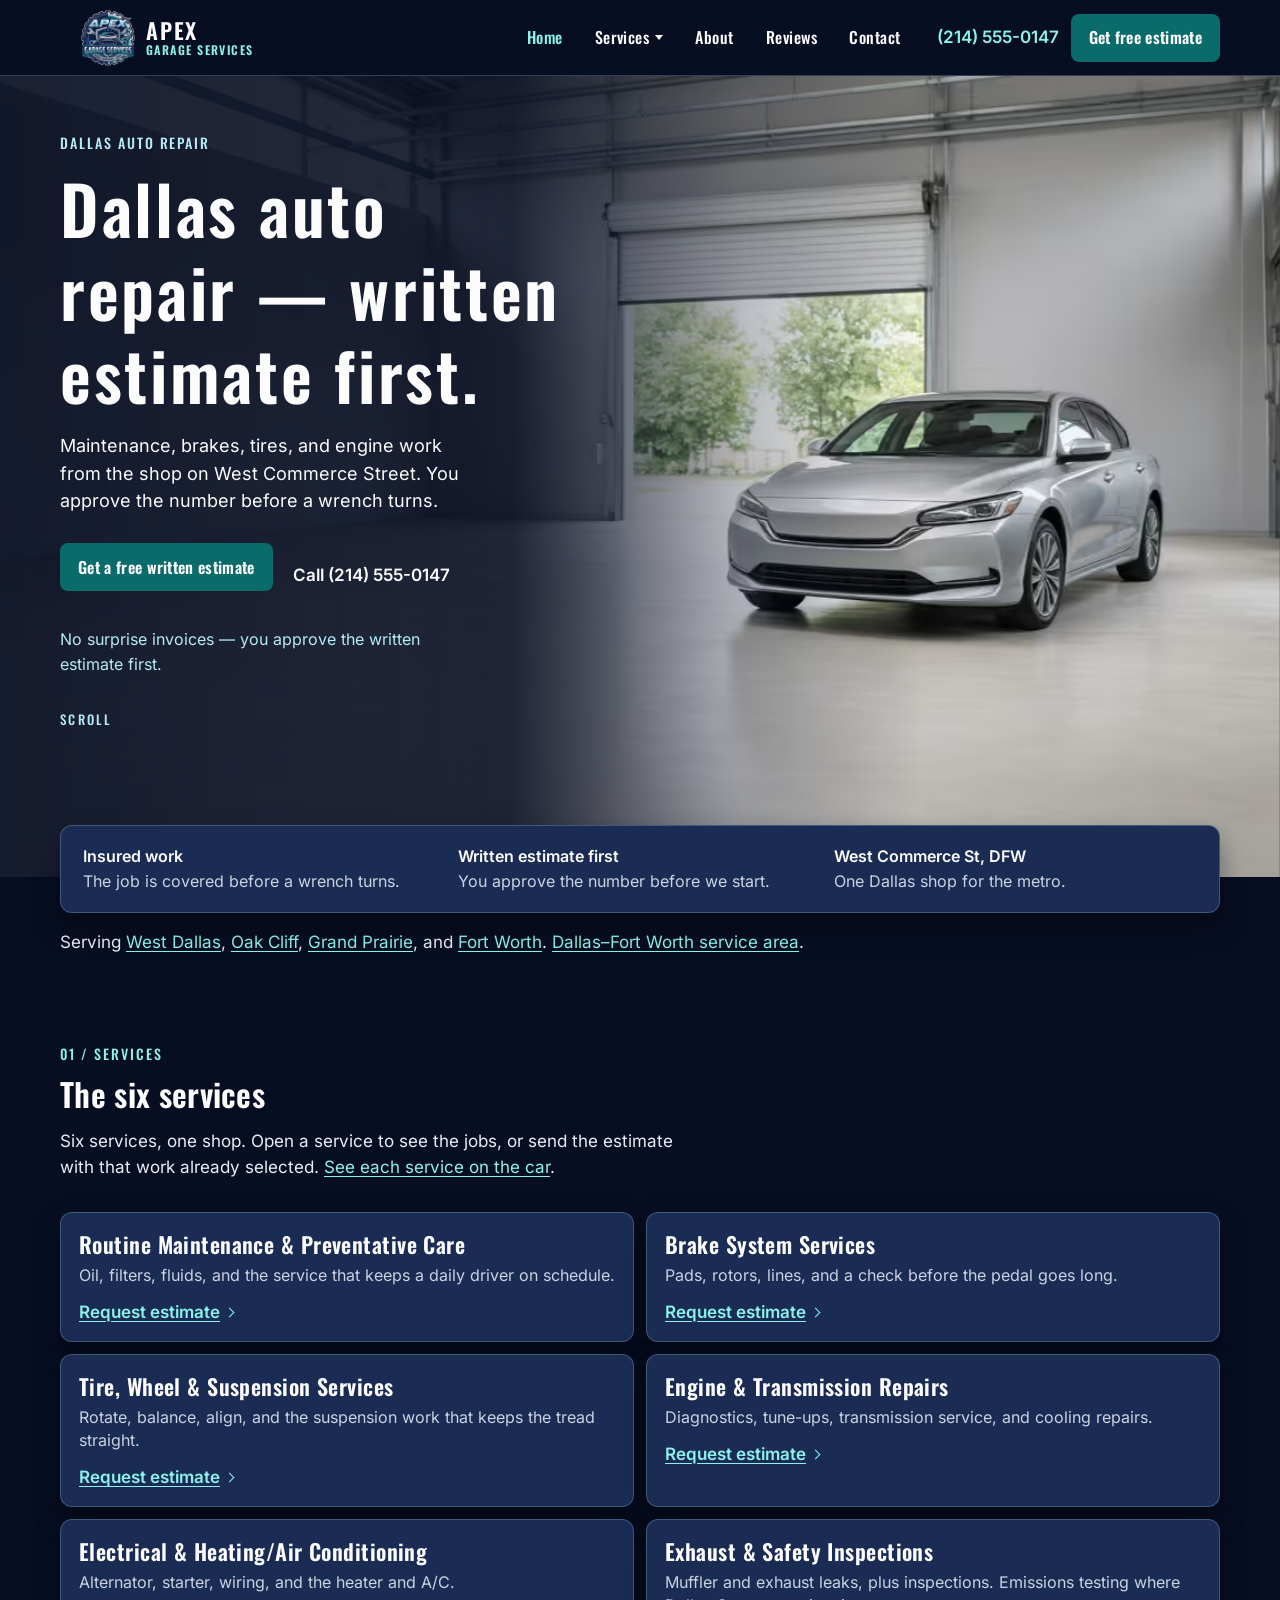
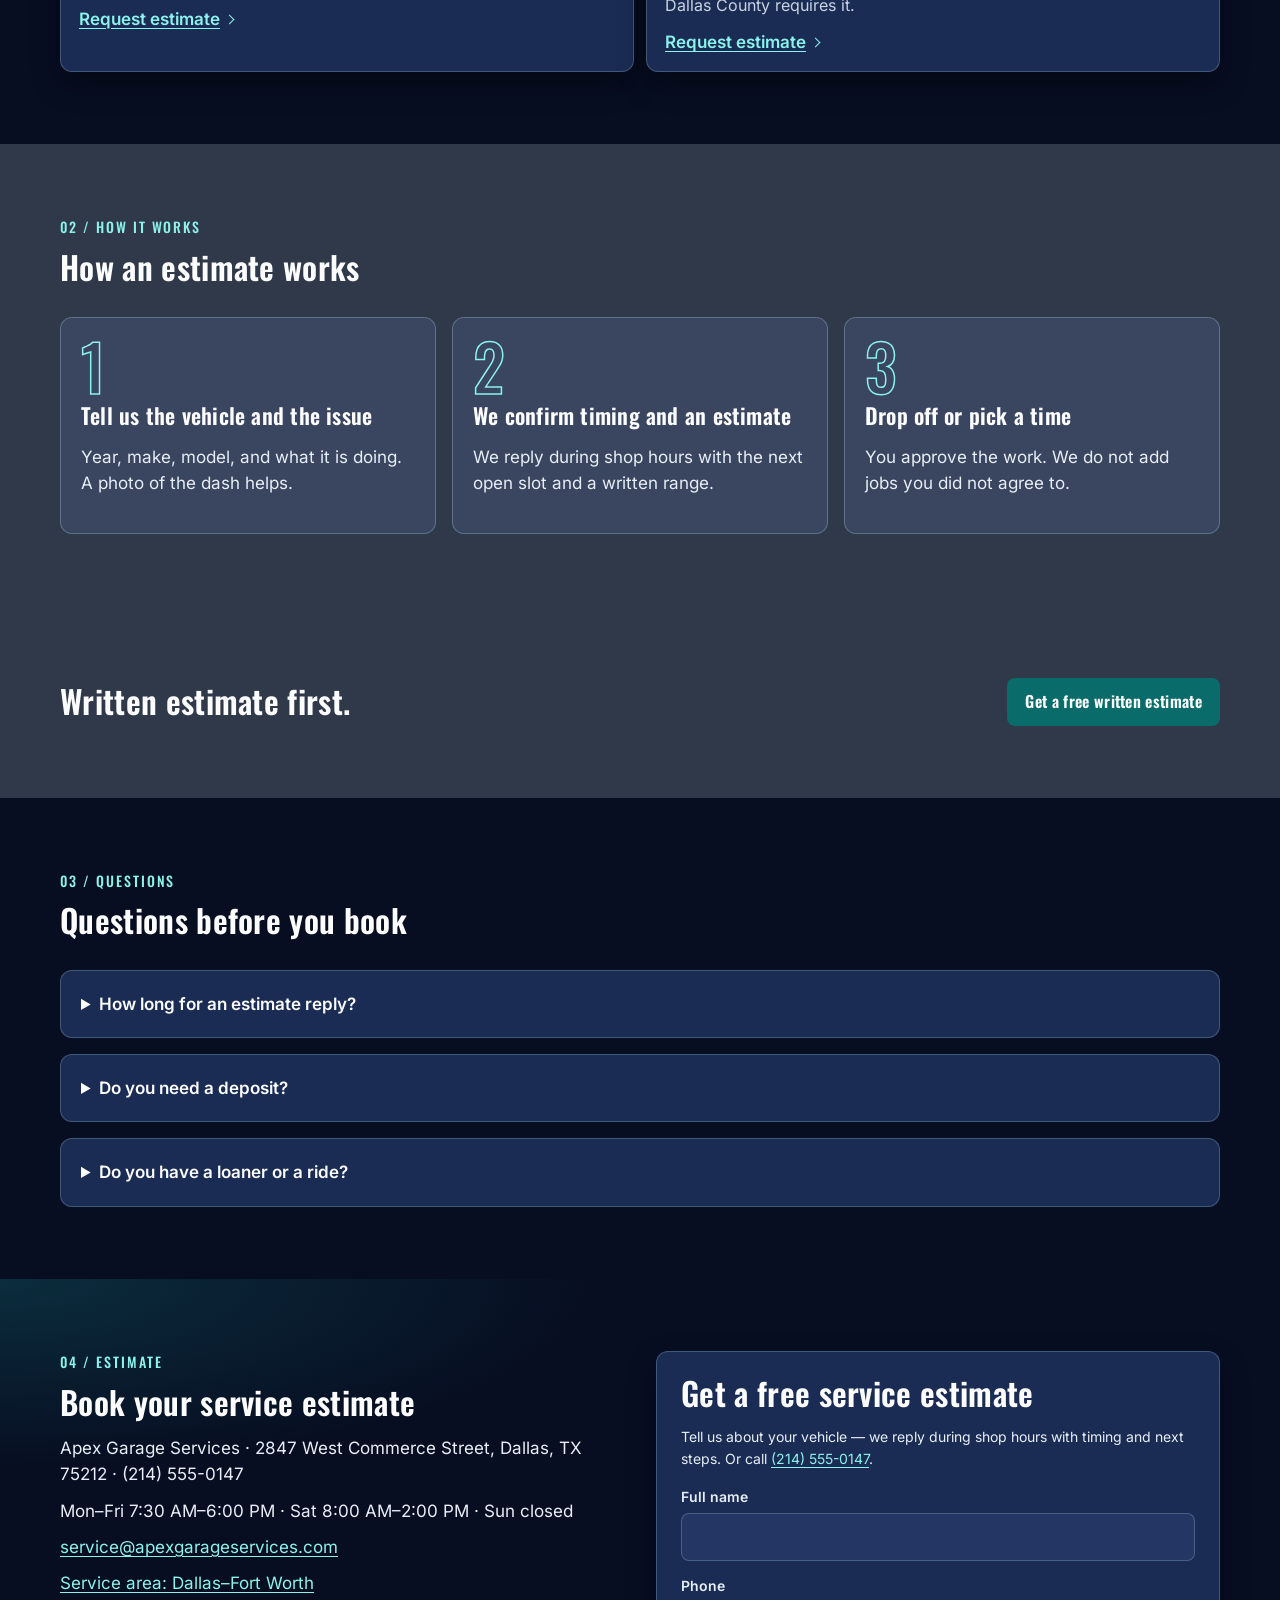
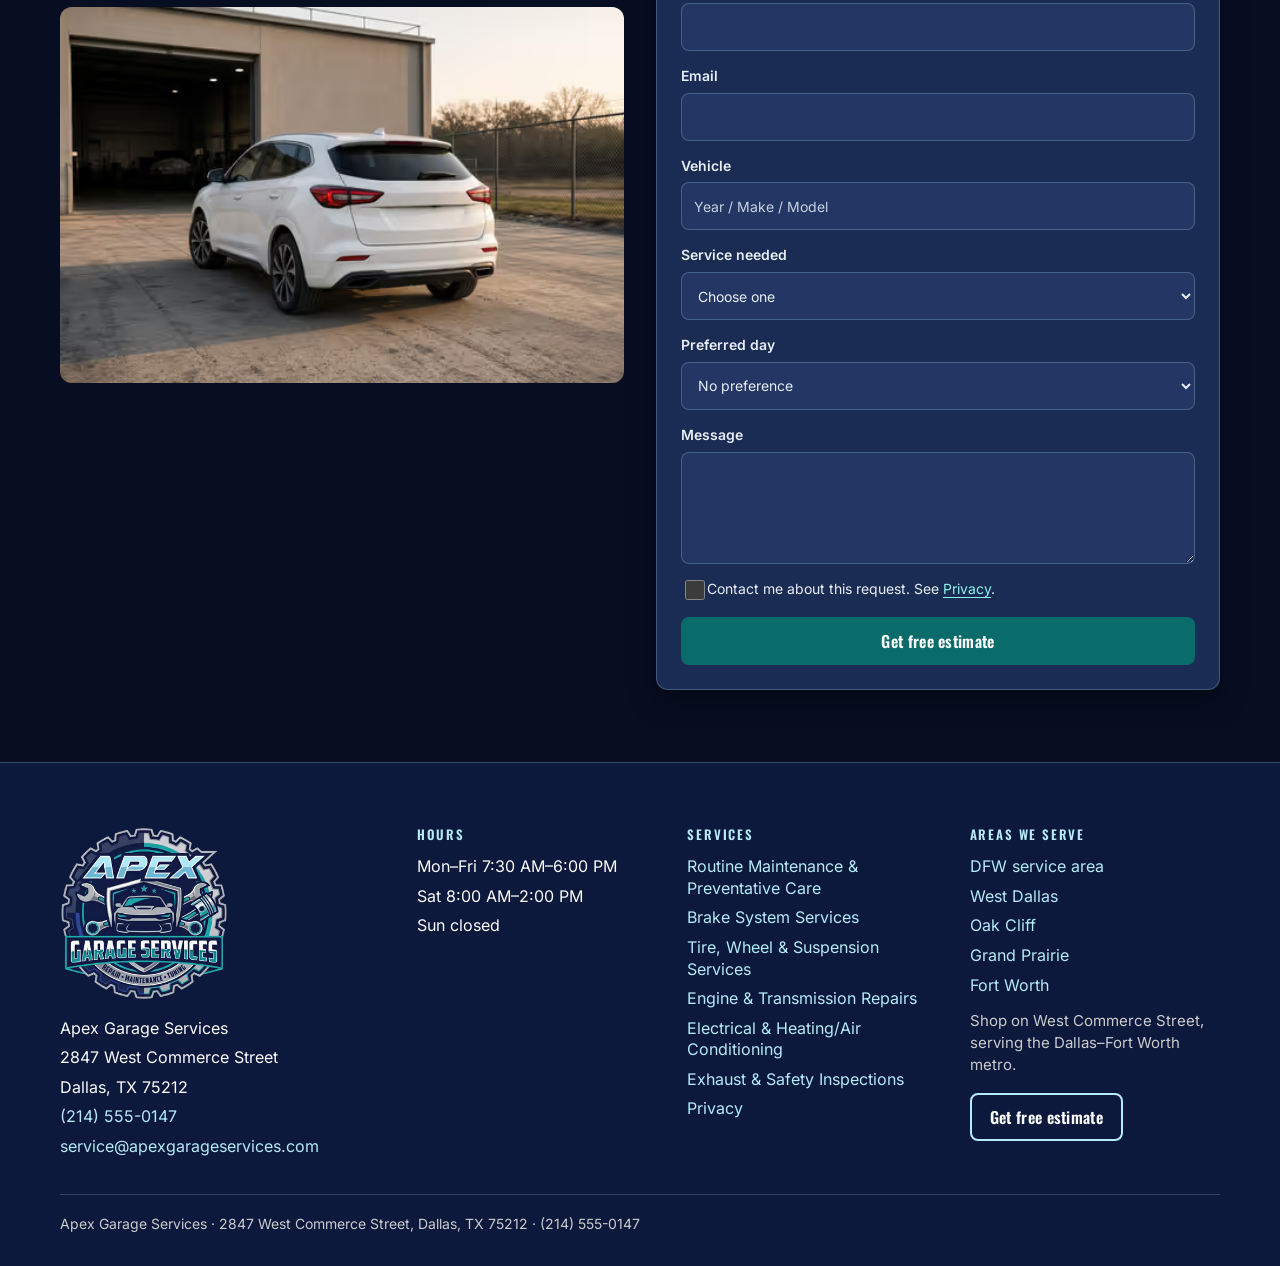
==== commit fe0dc528: "Remove the empty band above the services car. The frame now matches the picture, so the cutaway sits" ====
--- a/index.html
+++ b/index.html
@@ -20,7 +20,7 @@
 <link rel="icon" href="favicon.png" type="image/png">
 <link rel="preload" as="image" type="image/avif" imagesrcset="assets/img/hero-bay-480.avif 480w, assets/img/hero-bay-768.avif 768w, assets/img/hero-bay-960.avif 960w, assets/img/hero-bay.avif 1280w" imagesizes="100vw" fetchpriority="high">
 <link rel="preload" href="assets/fonts/oswald-latin.woff2" as="font" type="font/woff2" crossorigin>
-<style id="apex-css">@keyframes hero-drift{0%{transform:scale(1.07)}to{transform:scale(1)}}@keyframes rise-in{0%{opacity:0;transform:translateY(16px)}to{opacity:1;transform:none}}@keyframes pin-pulse{0%{transform:scale(.7);opacity:.9}to{transform:scale(1.5);opacity:0}}@font-face{font-family:Inter;font-style:normal;font-weight:400 600;font-display:swap;src:url(/assets/fonts/inter-latin.woff2)format("woff2");unicode-range:U+0000-00FF,U+0131,U+0152-0153,U+02BB-02BC,U+02C6,U+02DA,U+02DC,U+0304,U+0308,U+0329,U+2000-206F,U+20AC,U+2122,U+2191,U+2193,U+2212,U+2215,U+FEFF,U+FFFD}@font-face{font-family:Oswald;font-style:normal;font-weight:500 600;font-display:swap;src:url(/assets/fonts/oswald-latin.woff2)format("woff2");unicode-range:U+0000-00FF,U+0131,U+0152-0153,U+02BB-02BC,U+02C6,U+02DA,U+02DC,U+0304,U+0308,U+0329,U+2000-206F,U+20AC,U+2122,U+2191,U+2193,U+2212,U+2215,U+FEFF,U+FFFD}:root{--apex-navy:#0c183c;--apex-slate:#30394a;--apex-cyan:#b5eaf8;--apex-teal:#189c9c;--apex-teal-deep:#0c8490;--apex-teal-text:#8cf3ec;--apex-teal-text-hover:#d8fbff;--apex-teal-btn:#0a6b6b;--apex-teal-btn-hover:#084f52;--apex-silver:#acb1b7;--apex-silver-light:#cccccc;--apex-white:#fcfcfc;--apex-ground:#070e22;--apex-surface:#1b2c54;--apex-surface-2:#243664;--apex-line:rgba(181, 234, 248, 0.24);--apex-ink:#e8eef6;--apex-muted:#c9d3e2;--apex-navy-hover:#08122c;--apex-danger:#ffb7c3;--shadow:0 12px 28px rgba(0, 0, 0, 0.4);--radius-card:12px;--radius-ctl:8px;--max:1160px;--header:76px;--ease-out:cubic-bezier(0.2, 0.7, 0.2, 1);--motion-hover:220ms;--motion-reveal:520ms;--motion-menu:200ms}*,::after,::before{box-sizing:border-box}body,html{overflow-x:clip}html{scroll-behavior:smooth;color-scheme:dark}body{margin:0;background:var(--apex-ground);color:var(--apex-ink);font-family:Inter,system-ui,-apple-system,"Segoe UI",sans-serif;font-size:17px;line-height:1.55}img{max-width:100%;display:block}a{text-underline-offset:.18em}.bay-show .lane.is-on .lane-main strong,.site-nav a[aria-current=page],.site-nav a[aria-current=true],a,a:visited{color:var(--apex-teal-text)}.card h2 a:hover,.card h3 a:hover,a:hover{color:var(--apex-teal-text-hover)}.btn,.eyebrow,.menu-btn,.site-nav a,h1,h2,h3{font-family:Oswald,"Arial Narrow",Impact,sans-serif}.skip,h1,h2,h3{color:var(--apex-white)}h1,h2,h3{margin:0 0 16px;font-weight:600;letter-spacing:.01em;line-height:1.08}h1{font-size:clamp(36px,5vw,56px);max-width:16ch}h2{font-size:clamp(28px,3vw,32px)}h3{font-size:22px}p{margin:0 0 16px}.skip{position:absolute;left:16px;top:-40px;z-index:20;background:var(--apex-surface);padding:8px 12px}.skip:focus{top:8px}:focus-visible{outline:2px solid var(--apex-cyan);outline-offset:3px}.wrap{width:min(var(--max),calc(100% - 32px));margin-inline:auto}.site-header{position:sticky;top:0;z-index:30;height:var(--header);background:var(--apex-ground);border-bottom:1px solid var(--apex-line)}.header-bar,.logo{display:flex;align-items:center}.header-bar{height:100%;gap:24px}.logo{flex:none;gap:10px;color:var(--apex-white);text-decoration:none}.logo img{width:56px;height:56px;object-fit:contain}.logo-text{display:flex;flex-direction:column;gap:3px;line-height:1;font-family:Oswald,"Arial Narrow",Impact,sans-serif;font-weight:600}.logo-text span:first-child{font-size:22px;letter-spacing:.08em;text-transform:uppercase}.logo-text span:last-child{font-size:12px;letter-spacing:.12em;text-transform:uppercase;color:var(--apex-teal-text)}.site-nav{display:flex;align-items:center;gap:8px;margin-left:auto}.site-nav a{color:var(--apex-white);text-decoration:none;font-size:16px;letter-spacing:.03em;padding:10px 12px;border-radius:var(--radius-ctl)}.site-nav a:hover{background:var(--apex-surface-2);color:var(--apex-white)}.nav-drop{position:relative}.nav-drop>a{display:inline-flex;align-items:center;gap:6px}.nav-drop>a::after{content:"";width:0;height:0;border-left:4px solid transparent;border-right:4px solid transparent;border-top:5px solid currentColor}.nav-menu{display:flex;flex-direction:column;gap:4px;position:absolute;top:calc(100% + 4px);left:0;z-index:5;width:max-content;min-width:260px;max-width:min(26rem,calc(100vw - 24px));padding:8px;background:var(--apex-surface);border:1px solid var(--apex-line);border-radius:var(--radius-card);box-shadow:var(--shadow);visibility:hidden;opacity:0;transform:translateY(4px);pointer-events:none}.nav-menu::before{content:"";position:absolute;left:0;right:0;top:-12px;height:12px}.nav-drop:focus-within .nav-menu,.nav-drop:hover .nav-menu,.nav-drop[data-open=true] .nav-menu{visibility:visible;opacity:1;transform:none;pointer-events:auto;transition:opacity var(--motion-menu) var(--ease-out),transform var(--motion-menu) var(--ease-out)}.nav-menu a{display:flex;padding:10px 18px;line-height:1.25;letter-spacing:.02em;white-space:normal}.header-actions{display:flex;align-items:center;gap:12px}.call,.nav-menu a{min-height:44px;align-items:center}.call{color:var(--apex-teal-text);font-weight:600;text-decoration:none;display:inline-flex}.btn,.menu-btn{min-height:48px;border-radius:var(--radius-ctl);color:var(--apex-white);font-size:16px}.menu-btn{display:none;min-width:48px;border:1px solid var(--apex-line);background:var(--apex-surface);letter-spacing:.04em}.btn{position:relative;isolation:isolate;display:inline-flex;align-items:center;justify-content:center;padding:0 18px;border:0;font-weight:600;letter-spacing:.02em;text-decoration:none;cursor:pointer}.btn-teal:hover,.btn:hover{background:var(--apex-teal-btn-hover);color:var(--apex-white)}.btn,.btn-teal{background:var(--apex-teal-btn)}.btn-ghost{background:0 0;color:var(--apex-cyan);border:2px solid var(--apex-cyan)}.btn-ghost:hover{background:rgba(181,234,248,.12);color:var(--apex-cyan)}.hero{display:grid;min-height:min(88vh,780px);background:var(--apex-navy);overflow:visible}.cards>*,.footer-grid>*,.gallery>*,.hero>*,.split>*,.steps>*{min-width:0}.hero-media{grid-area:1/1;min-height:100%;background:var(--apex-slate);overflow:hidden}.hero-shade{grid-area:1/1;z-index:1;background:linear-gradient(90deg,rgba(7,14,34,.92)0,rgba(7,14,34,.88) 40%,rgba(7,14,34,.28) 58%,rgba(7,14,34,0) 72%);pointer-events:none}.hero-media img{width:100%;height:100%;object-fit:cover}.hero-copy{grid-area:1/1;z-index:2;display:flex;flex-direction:column;justify-content:center;width:min(var(--max),calc(100% - 32px));margin-inline:auto;padding:56px 0 148px;background:0 0;color:var(--apex-white)}.hero-copy h1{font-size:clamp(2.75rem,4vw + 1rem,5rem);max-width:none;letter-spacing:.04em;line-height:1.24}.hero-copy h1 span{display:block}.hero-actions{display:flex;flex-wrap:wrap;align-items:center;gap:12px 20px;margin:4px 0 12px}.hero-actions .btn{margin:0}.hero-call{color:var(--apex-white);font-weight:600;text-decoration:none;min-height:48px;display:inline-flex;align-items:center}.hero-call:hover,.scroll-cue{color:var(--apex-cyan)}.scroll-cue{margin:12px 0 0;font-family:Oswald,"Arial Narrow",Impact,sans-serif;font-size:13px;letter-spacing:.18em;text-transform:uppercase}.chips a,.promise-card{background:var(--apex-surface)}.promise-card{grid-area:1/1;z-index:3;align-self:end;width:min(var(--max),calc(100% - 32px));margin:0 auto -36px;padding:18px 22px;color:var(--apex-ink);border:1px solid var(--apex-line);border-radius:var(--radius-card);box-shadow:var(--shadow)}.promise-card .trust li{padding-top:0;border-top:0;color:var(--apex-muted)}.promise-card .trust strong{color:var(--apex-white)}.area-band{padding:52px 0 16px;background:var(--apex-ground)}.area-band p{margin-block:0}.chips,.cta-band .wrap{display:flex;flex-wrap:wrap}.chips{gap:10px;margin:0;padding:0;list-style:none}.chips a{display:inline-flex;align-items:center;min-height:44px;padding:0 16px;border:1.5px solid var(--apex-teal);border-radius:999px;color:var(--apex-teal-text);font-weight:600;text-decoration:none}.chips a:hover{background:var(--apex-surface-2);color:var(--apex-teal-text-hover)}.cta-band{padding:36px 0}.cta-band .wrap{align-items:center;justify-content:space-between;gap:16px 24px}.cta-band h2{margin:0}#estimate{scroll-margin-top:calc(var(--header) + 8px)}.band .step h3,.band>.wrap>.section-head h2,.cta-band .btn,.cta-band h2,.hero-copy h1,.trust strong{color:var(--apex-white)}.band-navy{background:var(--apex-navy)}.band .step span{font-size:clamp(42px,5vw,68px);line-height:.85;margin-bottom:12px;color:transparent;-webkit-text-stroke:1.5px var(--apex-teal-text)}.band .step{color:var(--apex-ink);background:#3a4560;border-color:rgba(181,234,248,.28)}.eyebrow{margin:0 0 12px;color:var(--apex-teal-text);font-size:14px;letter-spacing:.14em;text-transform:uppercase}.hero-copy .eyebrow{color:var(--apex-cyan)}.lede{font-size:18px;max-width:38ch}.hero-copy .btn{align-self:flex-start;margin:8px 0 24px}.trust{display:grid;grid-template-columns:repeat(3,1fr);gap:12px;margin:0;padding:0;list-style:none}.trust li{margin:0;padding-top:12px;border-top:1px solid rgba(252,252,252,.28);color:var(--apex-silver-light);font-size:16px}.trust strong{display:block;font-size:16px}.section{padding:72px 0}.section-head{max-width:640px;margin-bottom:32px}.cards{display:grid;grid-template-columns:repeat(3,1fr);gap:24px}.lane-list{display:grid;grid-template-columns:1fr 1fr;gap:12px;margin:0;padding:0;list-style:none}.lane{display:flex;flex-direction:column;align-items:flex-start;gap:12px;position:relative;isolation:isolate;min-height:100%;padding:18px 18px 16px;background:var(--apex-surface);border:1px solid var(--apex-line);border-radius:var(--radius-card);box-shadow:var(--shadow);--spot-x:50%;--spot-y:20%}.lane::after,.lane::before{content:"";position:absolute;pointer-events:none}.lane::before{inset:0;border-radius:inherit;background:radial-gradient(240px circle at var(--spot-x) var(--spot-y),rgba(140,243,236,.22),transparent 70%);opacity:0}.lane::after{left:16px;right:16px;top:0;height:1px;background:linear-gradient(90deg,transparent,var(--apex-teal-text),transparent);opacity:0;transform:scaleX(.4);transform-origin:center}.lane:focus-within{border-color:rgba(140,243,236,.55)}.lane-est,.lane-main{position:relative;z-index:1}.lane-main{text-decoration:none}.lane-main strong{display:block;margin-bottom:6px;font-family:Oswald,"Arial Narrow",Impact,sans-serif;font-weight:600;font-size:22px;letter-spacing:.02em;line-height:1.2}.lane-main span{display:block;color:var(--apex-muted);font-size:16px;line-height:1.45}.lane-main,.lane-main:hover{color:var(--apex-white)}.lane-est{display:inline-flex;align-items:center;gap:6px;font-weight:600}.lane-est::after{content:"";width:7px;height:7px;border-top:1.5px solid currentColor;border-right:1.5px solid currentColor;transform:rotate(45deg)}@media (max-width:800px){.lane-list{grid-template-columns:1fr}}.card,.card>a{position:relative}.card{display:flex;flex-direction:column;isolation:isolate;background:var(--apex-surface);border:1px solid var(--apex-line);border-radius:var(--radius-card);box-shadow:var(--shadow);overflow:visible}.card>a{display:block;aspect-ratio:3/2;overflow:hidden;border-radius:calc(var(--radius-card) - 1px) calc(var(--radius-card) - 1px)0 0}.card img{position:absolute;inset:0;width:100%;height:100%;object-fit:cover}.card h2{margin:0;font-size:22px}.card h2 a,.card h3 a{color:inherit;text-decoration:none}.logo picture,.site-footer picture{display:contents}.card>a picture,.card>picture,.frame picture,.hero-media picture{display:block;height:100%}.lead-form button:disabled{opacity:.65;cursor:wait}.form-status{margin:0 0 12px}.card-body{padding:20px 20px 24px;display:flex;flex-direction:column;gap:8px;flex:1}.card-body p{flex:1}.icon{width:36px;height:36px;color:var(--apex-teal)}.faq,.gallery .stack,.quotes,.steps{display:grid;gap:16px}.steps{grid-template-columns:repeat(3,1fr)}.faq details,.note,.quote,.step{background:var(--apex-surface);border:1px solid var(--apex-line);border-radius:var(--radius-card);padding:20px}.step span{display:block;margin-bottom:8px;color:var(--apex-teal-text);font-family:Oswald,"Arial Narrow",sans-serif;font-size:20px}.band{background:var(--apex-slate);color:var(--apex-white)}.band a,.site-footer a{color:var(--apex-cyan)}.split{display:grid;grid-template-columns:1fr 1fr;gap:32px;align-items:start}.frame{border-radius:var(--radius-card);overflow:hidden;min-height:240px;background:var(--apex-slate)}.frame img{width:100%;height:100%;object-fit:cover;min-height:240px}.nap{margin:0;padding:0;list-style:none}.nap li{margin:0 0 10px}.lead-form{background:var(--apex-surface);border:1px solid var(--apex-line);border-radius:var(--radius-card);box-shadow:var(--shadow);padding:24px}.form-grid,label{display:grid;gap:14px}label{gap:6px;font-size:14px;font-weight:600}input,select,textarea{width:100%;min-height:48px;padding:10px 12px;border:1px solid var(--apex-line);border-radius:var(--radius-ctl);background:var(--apex-surface-2);color:var(--apex-ink);font:inherit;font-weight:400}textarea{min-height:112px;resize:vertical}input:focus,select:focus,textarea:focus{outline:2px solid var(--apex-cyan);outline-offset:1px;border-color:var(--apex-teal)}.check{grid-template-columns:20px 1fr;align-items:start;font-weight:400}.check input{width:20px;min-height:20px;margin-top:2px;accent-color:var(--apex-teal)}.hp{position:absolute;left:-9999px;height:0;overflow:hidden}.field-error{margin:0;color:var(--apex-danger);font-size:14px;font-weight:600}::placeholder{color:var(--apex-muted);opacity:1}::selection{background:var(--apex-cyan);color:var(--apex-navy)}input:-webkit-autofill,select:-webkit-autofill,textarea:-webkit-autofill{-webkit-text-fill-color:var(--apex-ink);caret-color:var(--apex-ink);box-shadow:0 0 0 1000px var(--apex-surface-2) inset}.is-invalid{border-color:var(--apex-danger)}.help{margin:0 0 16px;font-size:14px}.site-footer{background:var(--apex-navy);color:var(--apex-white);padding:64px 0 32px;border-top:1px solid var(--apex-line)}.footer-grid{display:grid;grid-template-columns:minmax(220px,1.3fr) minmax(190px,.95fr) minmax(200px,1fr) minmax(200px,1fr);gap:36px 32px;align-items:start}.lockup{width:168px;height:auto}.fine{margin-top:36px;padding-top:18px;border-top:1px solid rgba(252,252,252,.18);color:var(--apex-silver-light);font-size:14px}.mobile-bar{display:none}.page-hero{padding:56px 0 8px}.page-hero h1{max-width:18ch;font-size:clamp(2.25rem,3vw + 1rem,3.4rem)}.prose{max-width:68ch}.breadcrumbs ol,.related{display:flex;flex-wrap:wrap;gap:12px}.gallery{display:grid;grid-template-columns:1.4fr 1fr;gap:16px}details summary{cursor:pointer;font-weight:600;color:var(--apex-white)}details p{margin:12px 0 0}@media (max-width:900px){.cards,.footer-grid,.gallery,.split,.steps,.trust{grid-template-columns:1fr}.section{padding:48px 0}.nav-drop,.nav-menu,.site-nav{flex-direction:column;align-items:stretch}.site-nav{display:none;position:absolute;top:var(--header);left:0;right:0;gap:0;padding:8px 16px 16px;background:var(--apex-surface);border-bottom:1px solid var(--apex-line)}.site-nav[data-open=true]{display:flex}.nav-drop,.nav-menu{display:flex}.nav-menu{position:static;width:auto;min-width:0;margin:4px 0 8px;padding:6px;gap:4px;border:1px solid var(--apex-line);border-radius:var(--radius-ctl);box-shadow:none;background:var(--apex-ground);visibility:visible;opacity:1;transform:none;pointer-events:auto}.nav-menu a{white-space:normal}.menu-btn{display:inline-flex;align-items:center;justify-content:center}.logo img{width:44px;height:44px}.logo-text span:first-child{font-size:18px}.logo-text span:last-child{font-size:10px}.header-actions .btn,.header-actions .call{display:none}.mobile-bar{display:grid;grid-template-columns:1fr 1fr;gap:8px;position:fixed;left:0;right:0;bottom:0;z-index:40;padding:8px 12px calc(8px + env(safe-area-inset-bottom));background:var(--apex-surface);border-top:1px solid var(--apex-line)}html{scroll-padding-bottom:112px}body{padding-bottom:112px}#estimate,.lead-form,.lead-form button,.lead-form input,.lead-form select,.lead-form textarea{scroll-margin-bottom:112px}}@media (prefers-reduced-motion:reduce){html{scroll-behavior:auto}*,::after,::before{animation:none!important;transition:none!important}[data-reveal],[data-reveal].is-pending,[data-reveal].is-shown{opacity:1!important;transform:none!important}.nav-drop:focus-within .nav-menu,.nav-drop:hover .nav-menu,.nav-drop[data-open=true] .nav-menu{opacity:1!important;visibility:visible!important;transform:none!important}}.trust-line{margin:0 0 20px;color:var(--apex-cyan);font-size:16px;max-width:36ch}.breadcrumbs{padding:16px 0 0;font-size:14px}.breadcrumbs ol{gap:8px;margin:0;padding:0;list-style:none;color:var(--apex-muted)}.breadcrumbs li:not(:last-child)::after{content:"/";margin-left:8px;color:var(--apex-silver)}.breadcrumbs a{color:var(--apex-teal-text);text-decoration:none}.breadcrumbs a:hover,.site-footer a:hover{text-decoration:underline}.map-embed{margin:16px 0;border-radius:var(--radius-card);overflow:hidden;border:1px solid var(--apex-line);background:var(--apex-slate);aspect-ratio:4/3}.map-embed iframe{display:block;width:100%;height:100%;border:0}.neighborhoods{display:grid;gap:28px;max-width:72ch}.neighborhood h2{margin-bottom:10px}.bio-slots,.cert-slots{display:grid;gap:12px;margin:0 0 24px;padding:0}.cert-slots{list-style:disc;padding-left:1.2em}#google-reviews .prose,.bio-slot{padding:16px;border:1px dashed var(--apex-line);border-radius:var(--radius-card);background:var(--apex-surface)}.bio-slot h3{margin-bottom:8px;font-size:18px}.area-links a{white-space:nowrap}.mobile-bar.is-hidden{transform:translateY(110%);pointer-events:none}.mobile-bar{transition:transform .2s ease}.mobile-bar .btn{width:100%}@media (max-width:900px){.hero{display:flex;flex-direction:column;min-height:0}.hero-shade{display:none}.hero-media{position:relative;height:26vh;min-height:160px;max-height:220px}.hero-media img,.hero-media picture{max-height:none;height:100%;aspect-ratio:auto}.hero-copy{width:auto;margin:0;padding:22px 20px 16px;background:var(--apex-navy)}.hero-copy h1{font-size:clamp(1.85rem,7.2vw,2.5rem);max-width:none;letter-spacing:.03em;line-height:1.12}.hero-copy .lede{font-size:16.5px}.promise-card{position:relative;width:min(var(--max),calc(100% - 32px));margin:16px auto 0}.area-band{padding-top:28px}.scroll-cue{display:none}.trust-line{margin-bottom:12px}}@media (max-width:900px) and (max-height:700px){.hero-media{height:22vh;min-height:140px;max-height:180px}.hero-copy{padding-top:16px;padding-bottom:8px}}.site-footer h2{margin:0 0 14px;color:var(--apex-cyan);font-size:13px;font-weight:600;letter-spacing:.14em;text-transform:uppercase;line-height:1.2}.footer-list{display:grid;gap:8px;margin:0;padding:0;list-style:none}.footer-brand .footer-list{margin-top:18px}.site-footer .footer-list li{margin:0;color:var(--apex-white);font-size:16px;line-height:1.35}.site-footer a{text-decoration:none}.footer-note{margin:14px 0 0;color:var(--apex-silver-light);font-size:15px;line-height:1.45;max-width:32ch}.site-footer .btn{margin-top:18px;color:var(--apex-white)}.site-footer .btn:hover{text-decoration:none;color:var(--apex-white)}@media (max-width:1100px){.footer-grid{grid-template-columns:1fr 1fr}}@media (max-width:900px){.footer-grid{grid-template-columns:1fr}}#estimate{background:radial-gradient(820px 260px at 0% 0%,rgba(24,156,156,.22),transparent 72%),var(--apex-ground)}.reviews-hero{background:var(--apex-navy);padding:72px 0}.reviews-hero,.reviews-hero .lede,.reviews-hero h1{color:var(--apex-white)}.reviews-hero .eyebrow{color:var(--apex-cyan)}.reviews-hero .lede{max-width:40ch}#google-reviews{padding-top:0}#google-reviews .prose{border:1px solid var(--apex-line);box-shadow:var(--shadow);padding:32px 28px;margin-top:-36px}.nav-drop>a,.site-nav>a,details summary{position:relative}.nav-drop>a::before,.site-nav>a::before,details summary::after{content:"";position:absolute;left:12px;right:12px;bottom:4px;height:2px;background:var(--apex-teal);transform:scaleX(0);transform-origin:left center;pointer-events:none}.btn::before,.card::after{content:"";position:absolute;inset:0;border-radius:inherit;pointer-events:none;opacity:0}.btn::before{z-index:-1;box-shadow:0 8px 18px rgba(12,24,60,.18)}.card::after{z-index:-1;box-shadow:0 16px 32px rgba(12,24,60,.16)}details summary::after{left:0;right:0;bottom:0}.card>a:focus-visible{outline-offset:-4px}@media (hover:hover) and (pointer:fine){.btn,.card,.chips a{transition:transform var(--motion-hover) var(--ease-out)}.btn::before,.card::after,.lane-est::after,.lane::after,.lane::before,.nav-drop>a::before,.site-nav>a::before,details summary::after{transition:opacity var(--motion-hover) var(--ease-out),transform var(--motion-hover) var(--ease-out)}.card>a img{transition:transform 300ms var(--ease-out)}.chips a:hover{transform:translateY(-2px)}.btn:hover:not(:disabled){transform:translateY(-2px)}.btn:hover:not(:disabled)::before,.card:hover:not(.is-pending)::after{opacity:1}.btn-ghost:hover:not(:disabled){transform:translateY(-1px)}.btn:disabled,.btn:disabled:hover,.mobile-bar .btn,.mobile-bar .btn:hover{transform:none}.btn:disabled::before,.mobile-bar .btn::before{opacity:0}.nav-drop>a:hover::before,.site-nav>a:hover::before,details summary:hover::after{transform:scaleX(1)}.card:hover:not(.is-pending){transform:translateY(-4px)}.card:hover:not(.is-pending)>a img{transform:scale(1.025)}html.js-motion .card[data-reveal].is-shown:hover{transform:translateY(-4px);transition:transform var(--motion-hover) var(--ease-out),opacity var(--motion-reveal) var(--ease-out)}.lane{transition:transform var(--motion-hover) var(--ease-out),border-color var(--motion-hover) var(--ease-out)}.lane:focus-within:not(.is-pending),.lane:hover:not(.is-pending){transform:translateY(-6px);border-color:rgba(140,243,236,.55)}.lane:focus-within::after,.lane:focus-within::before,.lane:hover::after,.lane:hover::before{opacity:1}.lane:focus-within::after,.lane:hover::after{transform:scaleX(1)}.lane:focus-within .lane-est::after,.lane:hover .lane-est::after{transform:rotate(45deg) translate(2px,-2px)}html.js-motion .lane[data-reveal].is-shown:focus-within,html.js-motion .lane[data-reveal].is-shown:hover{transform:translateY(-6px);transition:transform var(--motion-hover) var(--ease-out),border-color var(--motion-hover) var(--ease-out),opacity var(--motion-reveal) var(--ease-out)}.frame img{transition:transform 420ms var(--ease-out)}.frame:hover img{transform:scale(1.035)}}@media (prefers-reduced-motion:no-preference){.hero-media img{transform-origin:68% 42%;animation:hero-drift 18s var(--ease-out) both}.hero-copy .eyebrow,.page-hero .wrap>*,.promise-card .trust li{animation:rise-in 520ms var(--ease-out) backwards}.hero-copy h1 span:nth-child(1),.page-hero .wrap>:nth-child(2){animation-delay:80ms}.page-hero .wrap>:nth-child(3){animation-delay:150ms}.hero-copy h1 span{animation:rise-in 560ms var(--ease-out) backwards}.hero-copy h1 span:nth-child(2){animation-delay:170ms}.hero-copy h1 span:nth-child(3){animation-delay:260ms}.hero-copy .lede{animation:rise-in 520ms var(--ease-out) 340ms backwards}.hero-actions{animation:rise-in 520ms var(--ease-out) 420ms backwards}.trust-line{animation:rise-in 520ms var(--ease-out) 500ms backwards}.scroll-cue{animation:rise-in 520ms var(--ease-out) 580ms backwards}.promise-card .trust li:nth-child(2){animation-delay:90ms}.promise-card .trust li:nth-child(3){animation-delay:170ms}.area-band p{animation:rise-in 520ms var(--ease-out) 180ms backwards}}html.js-motion [data-reveal].is-pending{opacity:0;transform:translateY(16px);transition:none}html.js-motion [data-reveal].is-shown{opacity:1;transform:none;transition:opacity var(--motion-reveal) var(--ease-out) var(--reveal-delay, 0ms),transform var(--motion-reveal) var(--ease-out) var(--reveal-delay, 0ms)}html.js-motion .lane[data-reveal].is-pending{transform:translateY(22px) scale(.98)}@media (max-width:900px){html.js-motion [data-reveal-group]>[data-reveal]{transition-delay:0ms!important}html.js-motion .lane-list>[data-reveal]{transition-delay:var(--reveal-delay, 0ms)!important}.nav-menu{visibility:visible;opacity:1;transform:none;pointer-events:auto}}#on-the-car{scroll-margin-top:calc(var(--header) + 8px)}.bay{display:grid;grid-template-columns:minmax(0,1fr) minmax(300px,460px);gap:28px;align-items:start}.bay-stage{position:sticky;top:calc(var(--header) + 12px);z-index:2}.bay-viewport{position:relative;overflow:hidden;aspect-ratio:16/9;border:1px solid var(--apex-line);border-radius:var(--radius-card);background:#15233f}.spin{position:absolute;inset:0;user-select:none}.spin:focus-visible{outline:2px solid var(--apex-teal-text);outline-offset:-3px}.spin-frame{position:absolute;inset:0;width:100%;height:100%;object-fit:cover;opacity:0;pointer-events:none;transition:opacity 420ms cubic-bezier(.4,0,.2,1)}.spin-frame.is-on{opacity:1}.callout b,.pin{border-radius:50%}.pin{position:absolute;left:68%;top:63%;width:14px;height:14px;background:#8cf3ec;transform:translate(-50%,-50%);pointer-events:none;transition:opacity 320ms var(--ease-out)}.spin.is-turning .pin{opacity:0}.pin::after,.pin::before{content:"";position:absolute}.pin::before{left:50%;bottom:100%;width:2px;height:28px;background:#8cf3ec;transform:translateX(-50%)}.pin::after{inset:-8px;border:2px solid rgba(140,243,236,.7);border-radius:50%;animation:pin-pulse 1.6s var(--ease-out) infinite}.bay-status{margin:14px 0 0;min-height:3.4em}.bay-where{display:block;color:var(--apex-white);font-family:Oswald,"Arial Narrow",Impact,sans-serif;font-size:22px;font-weight:600;letter-spacing:.03em;line-height:1.15}.bay-name{display:block;margin-top:4px;color:var(--apex-cyan);font-size:15px}.svc-group{margin:0 0 22px;scroll-margin-top:calc(var(--header) + 12px)}.svc span,.svc strong,.svc-title span{display:block}.page-hero .svc-lede{max-width:48ch}.svc-group h3{margin:0 0 10px;color:var(--apex-cyan);font-size:18px;letter-spacing:.02em;line-height:1.25;text-transform:none}.cutaway img,.svc{width:100%;display:block}.svc{margin:0 0 6px;padding:10px 12px;border:1px solid transparent;border-radius:var(--radius-ctl);background:0 0;color:inherit;font:inherit;text-align:left;cursor:pointer}.svc strong{color:var(--apex-white);font-family:Oswald,"Arial Narrow",Impact,sans-serif;font-size:17px;font-weight:600;letter-spacing:.02em}.svc span{margin-top:2px;color:var(--apex-muted);font-size:14.5px;line-height:1.4}.svc:hover,.svc[aria-pressed=true]{background:var(--apex-surface-2);border-color:var(--apex-line);box-shadow:inset 3px 0 0 var(--apex-teal)}.bay-cta{margin:8px 0 0}@media (max-width:900px){.bay{grid-template-columns:1fr}.bay-stage{order:-1;position:sticky;top:calc(var(--header) + 4px);padding-bottom:8px;background:var(--apex-ground)}}.bay-show{display:flex;flex-direction:column;gap:22px}.bay-show .bay-stage{position:relative;top:auto;order:0;width:100%;padding:0;background:0 0}.bay-show .bay-viewport{aspect-ratio:auto;min-height:0;border-radius:20px;background:#152240;box-shadow:0 28px 70px rgba(0,0,0,.45)}.bay-show .spin-stage{position:relative;aspect-ratio:16/11;background:radial-gradient(70% 42%at 50% 100%,rgba(24,156,156,.22),transparent 70%),#152240}.bay-show .spin{top:auto;right:0;bottom:0;left:0;height:calc(100%*9/11)}.callout-lines,.cutaway{position:absolute;inset:0}.cutaway{z-index:2;margin:0;pointer-events:none;transition:opacity 320ms var(--ease-out)}.cutaway img{height:100%;object-fit:cover}.callout-lines{width:100%;height:100%;overflow:visible}.cline{stroke:rgba(181,234,248,.75);stroke-width:1.5px;vector-effect:non-scaling-stroke;fill:none}.cline.is-on{stroke:#8cf3ec;stroke-width:2px}.callout,.cdot{position:absolute}.cdot{z-index:3;width:10px;height:10px;margin:-5px 0 0-5px;border-radius:50%;background:#8cf3ec;box-shadow:0 0 0 4px rgba(140,243,236,.22)}.cdot.is-on{box-shadow:0 0 0 6px rgba(140,243,236,.38)}.callout{z-index:4;display:inline-flex;align-items:center;gap:8px;min-height:36px;margin:0;padding:4px 12px 4px 4px;border:1px solid transparent;border-radius:999px;background:#fff;color:#10203f;box-shadow:0 8px 18px rgba(0,0,0,.28);cursor:pointer;font-family:Oswald,"Arial Narrow",Impact,sans-serif;font-size:14px;font-weight:600;letter-spacing:.04em;line-height:1;text-transform:uppercase;pointer-events:auto}.callout b{display:grid;place-items:center;width:28px;height:28px;background:#149c9c;color:#fff;font-size:13px}.bay-show .callout{z-index:6;gap:0;padding:4px}.bay-show .callout>span{position:absolute;width:1px;height:1px;padding:0;margin:-1px;overflow:hidden;clip:rect(0,0,0,0);white-space:nowrap;border:0}.callout.is-on{border-color:#8cf3ec;box-shadow:0 0 0 3px rgba(140,243,236,.35),0 8px 18px rgba(0,0,0,.28)}.callout:focus-visible{outline:2px solid #10203f;outline-offset:3px}.bay-show .bay-status,.bay-show .pin{opacity:0}.bay-show .pin{width:16px;height:16px}.bay-show .pin::before{height:42px}.bay-show .bay-status,.bay-show .job-dock{position:absolute;margin:0;border-radius:14px}.bay-show .bay-status{z-index:3;pointer-events:none;left:16px;bottom:16px;min-height:0;max-width:min(420px,calc(100% - 32px));padding:14px 16px;border:1px solid var(--apex-line);background:rgba(7,14,34,.78)}.job-dock{gap:10px}.job-dock,.job-sets{display:grid}.bay-show .job-dock{z-index:4;width:min(380px,calc(100% - 20px));max-height:42%;padding:12px 16px 10px;overflow:auto;border:1px solid rgba(181,234,248,.22);background:rgba(7,14,34,.92);box-shadow:0 12px 28px rgba(0,0,0,.4);scrollbar-width:thin;scrollbar-color:rgba(181,234,248,.45) transparent;transition:opacity 320ms var(--ease-out)}.bay-show .job-dock::-webkit-scrollbar{width:8px}.bay-show .job-dock::-webkit-scrollbar-thumb{border-radius:8px;background:rgba(181,234,248,.45)}.bay-show .job-kicker{display:none}.bay-show .job-set{grid-template-columns:1fr}.bay-show .job-dock .svc{padding:6px 0}.bay-show .job-dock .svc strong{font-size:18px}.bay-show .job-dock .svc span{margin-top:3px;font-size:15px;line-height:1.4}.job-kicker{margin:0;color:var(--apex-cyan);font-family:Oswald,"Arial Narrow",Impact,sans-serif;font-size:13px;font-weight:600;letter-spacing:.14em;text-transform:uppercase}.job-set{display:grid;grid-template-columns:1fr 1fr;gap:8px;transition:opacity 400ms var(--ease-out),transform 400ms var(--ease-out)}.job-set.is-out,.job-set.is-shown{grid-area:1/1}.job-set.is-out{opacity:0;transform:translateY(10px);pointer-events:none}.job-set[hidden]{display:none}.bay-show .lane.svc-group,.job-set .svc{margin:0}.bay-show .pick-list{gap:14px}.bay-show .lane{align-items:stretch;padding:0;border-left-width:3px;border-left-color:rgba(181,234,248,.28);background:linear-gradient(180deg,rgba(181,234,248,.05),transparent 42%),var(--apex-surface);border-radius:18px}.bay-show .lane.is-on{border-color:rgba(140,243,236,.4);border-left-color:var(--apex-teal-text);background:linear-gradient(100deg,rgba(140,243,236,.12),transparent 48%),var(--apex-surface)}.bay-show .lane.is-on,.bay-show .lane:focus-within,.bay-show .lane:hover{border-left-color:var(--apex-teal-text)}.bay-show .lane::after{left:20px;right:20px;top:auto;bottom:0;width:auto;height:2px;opacity:1;transform:scaleX(0);transform-origin:left center;background:linear-gradient(90deg,var(--apex-teal-text),transparent 78%)}.bay-show .lane.is-on::after,.bay-show .lane:focus-within::after,.bay-show .lane:hover::after{transform:scaleX(1)}.bay-show .svc-lead,.bay-show .svc-lead:hover,.bay-show .svc-lead[aria-pressed=true]{display:grid;grid-template-columns:58px minmax(0,1fr);gap:10px 14px;align-items:start;width:100%;height:100%;margin:0;padding:22px 20px 20px;border:0;background:0 0;box-shadow:none;cursor:pointer}.pick-no{padding-top:2px;font-family:Oswald,"Arial Narrow",Impact,sans-serif;font-size:32px;font-weight:600;letter-spacing:.04em;line-height:1;color:#9bb6cc}.bay-show .lane.is-on .pick-no,.bay-show .lane.is-on .pick-where,.bay-show .lane:focus-within .pick-no,.bay-show .lane:focus-within .pick-where,.bay-show .lane:hover .pick-no,.bay-show .lane:hover .pick-where{color:var(--apex-teal-text)}.bay-show .pick-copy{display:block;min-width:0}.bay-show .pick-copy strong{margin-bottom:6px;font-size:22px;line-height:1.15}.bay-show .pick-copy>span{margin-top:0;font-size:16px;line-height:1.45}.pick-where{display:flex;align-items:center;gap:8px;margin-top:14px;color:var(--apex-muted);font-family:Oswald,"Arial Narrow",Impact,sans-serif;font-size:13px;font-style:normal;font-weight:600;letter-spacing:.14em;line-height:1;text-transform:uppercase}.pick-where::before{content:"";width:6px;height:6px;flex:0 0 6px;border-radius:50%;background:currentColor;box-shadow:0 0 0 3px rgba(140,243,236,.16)}@media (max-width:1000px){.bay-show .spin-stage{display:flex;flex-direction:column;aspect-ratio:auto;min-height:0;background:0 0}.bay-show .spin{position:relative;inset:auto;width:100%;height:auto;aspect-ratio:16/9;min-height:0}.bay-show .spin-frame{object-fit:contain;object-position:center bottom}.callout{font-size:11px;gap:0;padding:3px}.callout b{width:22px;height:22px;font-size:11px}.bay-show .bay-status{max-width:46%;padding:10px 12px}.bay-show .bay-name{font-size:13px}.bay-show .job-dock{padding:10px 12px 8px;border-radius:12px}.bay-show .job-dock .svc strong{font-size:16px}.bay-show .job-dock .svc span{font-size:14px}.job-set{grid-template-columns:1fr}.bay-show .bay-where{font-size:18px}.bay-show .svc-lead,.bay-show .svc-lead:hover,.bay-show .svc-lead[aria-pressed=true]{grid-template-columns:46px minmax(0,1fr);padding:18px 16px 16px}.pick-no{font-size:26px}.bay-show .pick-copy strong{font-size:20px}}</style>
+<style id="apex-css">@keyframes hero-drift{0%{transform:scale(1.07)}to{transform:scale(1)}}@keyframes rise-in{0%{opacity:0;transform:translateY(16px)}to{opacity:1;transform:none}}@keyframes pin-pulse{0%{transform:scale(.7);opacity:.9}to{transform:scale(1.5);opacity:0}}@font-face{font-family:Inter;font-style:normal;font-weight:400 600;font-display:swap;src:url(/assets/fonts/inter-latin.woff2)format("woff2");unicode-range:U+0000-00FF,U+0131,U+0152-0153,U+02BB-02BC,U+02C6,U+02DA,U+02DC,U+0304,U+0308,U+0329,U+2000-206F,U+20AC,U+2122,U+2191,U+2193,U+2212,U+2215,U+FEFF,U+FFFD}@font-face{font-family:Oswald;font-style:normal;font-weight:500 600;font-display:swap;src:url(/assets/fonts/oswald-latin.woff2)format("woff2");unicode-range:U+0000-00FF,U+0131,U+0152-0153,U+02BB-02BC,U+02C6,U+02DA,U+02DC,U+0304,U+0308,U+0329,U+2000-206F,U+20AC,U+2122,U+2191,U+2193,U+2212,U+2215,U+FEFF,U+FFFD}:root{--apex-navy:#0c183c;--apex-slate:#30394a;--apex-cyan:#b5eaf8;--apex-teal:#189c9c;--apex-teal-deep:#0c8490;--apex-teal-text:#8cf3ec;--apex-teal-text-hover:#d8fbff;--apex-teal-btn:#0a6b6b;--apex-teal-btn-hover:#084f52;--apex-silver:#acb1b7;--apex-silver-light:#cccccc;--apex-white:#fcfcfc;--apex-ground:#070e22;--apex-surface:#1b2c54;--apex-surface-2:#243664;--apex-line:rgba(181, 234, 248, 0.24);--apex-ink:#e8eef6;--apex-muted:#c9d3e2;--apex-navy-hover:#08122c;--apex-danger:#ffb7c3;--shadow:0 12px 28px rgba(0, 0, 0, 0.4);--radius-card:12px;--radius-ctl:8px;--max:1160px;--header:76px;--ease-out:cubic-bezier(0.2, 0.7, 0.2, 1);--motion-hover:220ms;--motion-reveal:520ms;--motion-menu:200ms}*,::after,::before{box-sizing:border-box}body,html{overflow-x:clip}html{scroll-behavior:smooth;color-scheme:dark}body{margin:0;background:var(--apex-ground);color:var(--apex-ink);font-family:Inter,system-ui,-apple-system,"Segoe UI",sans-serif;font-size:17px;line-height:1.55}img{max-width:100%;display:block}a{text-underline-offset:.18em}.bay-show .lane.is-on .lane-main strong,.site-nav a[aria-current=page],.site-nav a[aria-current=true],a,a:visited{color:var(--apex-teal-text)}.card h2 a:hover,.card h3 a:hover,a:hover{color:var(--apex-teal-text-hover)}.btn,.eyebrow,.menu-btn,.site-nav a,h1,h2,h3{font-family:Oswald,"Arial Narrow",Impact,sans-serif}.skip,h1,h2,h3{color:var(--apex-white)}h1,h2,h3{margin:0 0 16px;font-weight:600;letter-spacing:.01em;line-height:1.08}h1{font-size:clamp(36px,5vw,56px);max-width:16ch}h2{font-size:clamp(28px,3vw,32px)}h3{font-size:22px}p{margin:0 0 16px}.skip{position:absolute;left:16px;top:-40px;z-index:20;background:var(--apex-surface);padding:8px 12px}.skip:focus{top:8px}:focus-visible{outline:2px solid var(--apex-cyan);outline-offset:3px}.wrap{width:min(var(--max),calc(100% - 32px));margin-inline:auto}.site-header{position:sticky;top:0;z-index:30;height:var(--header);background:var(--apex-ground);border-bottom:1px solid var(--apex-line)}.header-bar,.logo{display:flex;align-items:center}.header-bar{height:100%;gap:24px}.logo{flex:none;gap:10px;color:var(--apex-white);text-decoration:none}.logo img{width:56px;height:56px;object-fit:contain}.logo-text{display:flex;flex-direction:column;gap:3px;line-height:1;font-family:Oswald,"Arial Narrow",Impact,sans-serif;font-weight:600}.logo-text span:first-child{font-size:22px;letter-spacing:.08em;text-transform:uppercase}.logo-text span:last-child{font-size:12px;letter-spacing:.12em;text-transform:uppercase;color:var(--apex-teal-text)}.site-nav{display:flex;align-items:center;gap:8px;margin-left:auto}.site-nav a{color:var(--apex-white);text-decoration:none;font-size:16px;letter-spacing:.03em;padding:10px 12px;border-radius:var(--radius-ctl)}.site-nav a:hover{background:var(--apex-surface-2);color:var(--apex-white)}.nav-drop{position:relative}.nav-drop>a{display:inline-flex;align-items:center;gap:6px}.nav-drop>a::after{content:"";width:0;height:0;border-left:4px solid transparent;border-right:4px solid transparent;border-top:5px solid currentColor}.nav-menu{display:flex;flex-direction:column;gap:4px;position:absolute;top:calc(100% + 4px);left:0;z-index:5;width:max-content;min-width:260px;max-width:min(26rem,calc(100vw - 24px));padding:8px;background:var(--apex-surface);border:1px solid var(--apex-line);border-radius:var(--radius-card);box-shadow:var(--shadow);visibility:hidden;opacity:0;transform:translateY(4px);pointer-events:none}.nav-menu::before{content:"";position:absolute;left:0;right:0;top:-12px;height:12px}.nav-drop:focus-within .nav-menu,.nav-drop:hover .nav-menu,.nav-drop[data-open=true] .nav-menu{visibility:visible;opacity:1;transform:none;pointer-events:auto;transition:opacity var(--motion-menu) var(--ease-out),transform var(--motion-menu) var(--ease-out)}.nav-menu a{display:flex;padding:10px 18px;line-height:1.25;letter-spacing:.02em;white-space:normal}.header-actions{display:flex;align-items:center;gap:12px}.call,.nav-menu a{min-height:44px;align-items:center}.call{color:var(--apex-teal-text);font-weight:600;text-decoration:none;display:inline-flex}.btn,.menu-btn{min-height:48px;border-radius:var(--radius-ctl);color:var(--apex-white);font-size:16px}.menu-btn{display:none;min-width:48px;border:1px solid var(--apex-line);background:var(--apex-surface);letter-spacing:.04em}.btn{position:relative;isolation:isolate;display:inline-flex;align-items:center;justify-content:center;padding:0 18px;border:0;font-weight:600;letter-spacing:.02em;text-decoration:none;cursor:pointer}.btn-teal:hover,.btn:hover{background:var(--apex-teal-btn-hover);color:var(--apex-white)}.btn,.btn-teal{background:var(--apex-teal-btn)}.btn-ghost{background:0 0;color:var(--apex-cyan);border:2px solid var(--apex-cyan)}.btn-ghost:hover{background:rgba(181,234,248,.12);color:var(--apex-cyan)}.hero{display:grid;min-height:min(88vh,780px);background:var(--apex-navy);overflow:visible}.cards>*,.footer-grid>*,.gallery>*,.hero>*,.split>*,.steps>*{min-width:0}.hero-media{grid-area:1/1;min-height:100%;background:var(--apex-slate);overflow:hidden}.hero-shade{grid-area:1/1;z-index:1;background:linear-gradient(90deg,rgba(7,14,34,.92)0,rgba(7,14,34,.88) 40%,rgba(7,14,34,.28) 58%,rgba(7,14,34,0) 72%);pointer-events:none}.hero-media img{width:100%;height:100%;object-fit:cover}.hero-copy{grid-area:1/1;z-index:2;display:flex;flex-direction:column;justify-content:center;width:min(var(--max),calc(100% - 32px));margin-inline:auto;padding:56px 0 148px;background:0 0;color:var(--apex-white)}.hero-copy h1{font-size:clamp(2.75rem,4vw + 1rem,5rem);max-width:none;letter-spacing:.04em;line-height:1.24}.hero-copy h1 span{display:block}.hero-actions{display:flex;flex-wrap:wrap;align-items:center;gap:12px 20px;margin:4px 0 12px}.hero-actions .btn{margin:0}.hero-call{color:var(--apex-white);font-weight:600;text-decoration:none;min-height:48px;display:inline-flex;align-items:center}.hero-call:hover,.scroll-cue{color:var(--apex-cyan)}.scroll-cue{margin:12px 0 0;font-family:Oswald,"Arial Narrow",Impact,sans-serif;font-size:13px;letter-spacing:.18em;text-transform:uppercase}.chips a,.promise-card{background:var(--apex-surface)}.promise-card{grid-area:1/1;z-index:3;align-self:end;width:min(var(--max),calc(100% - 32px));margin:0 auto -36px;padding:18px 22px;color:var(--apex-ink);border:1px solid var(--apex-line);border-radius:var(--radius-card);box-shadow:var(--shadow)}.promise-card .trust li{padding-top:0;border-top:0;color:var(--apex-muted)}.promise-card .trust strong{color:var(--apex-white)}.area-band{padding:52px 0 16px;background:var(--apex-ground)}.area-band p{margin-block:0}.chips,.cta-band .wrap{display:flex;flex-wrap:wrap}.chips{gap:10px;margin:0;padding:0;list-style:none}.chips a{display:inline-flex;align-items:center;min-height:44px;padding:0 16px;border:1.5px solid var(--apex-teal);border-radius:999px;color:var(--apex-teal-text);font-weight:600;text-decoration:none}.chips a:hover{background:var(--apex-surface-2);color:var(--apex-teal-text-hover)}.cta-band{padding:36px 0}.cta-band .wrap{align-items:center;justify-content:space-between;gap:16px 24px}.cta-band h2{margin:0}#estimate{scroll-margin-top:calc(var(--header) + 8px)}.band .step h3,.band>.wrap>.section-head h2,.cta-band .btn,.cta-band h2,.hero-copy h1,.trust strong{color:var(--apex-white)}.band-navy{background:var(--apex-navy)}.band .step span{font-size:clamp(42px,5vw,68px);line-height:.85;margin-bottom:12px;color:transparent;-webkit-text-stroke:1.5px var(--apex-teal-text)}.band .step{color:var(--apex-ink);background:#3a4560;border-color:rgba(181,234,248,.28)}.eyebrow{margin:0 0 12px;color:var(--apex-teal-text);font-size:14px;letter-spacing:.14em;text-transform:uppercase}.hero-copy .eyebrow{color:var(--apex-cyan)}.lede{font-size:18px;max-width:38ch}.hero-copy .btn{align-self:flex-start;margin:8px 0 24px}.trust{display:grid;grid-template-columns:repeat(3,1fr);gap:12px;margin:0;padding:0;list-style:none}.trust li{margin:0;padding-top:12px;border-top:1px solid rgba(252,252,252,.28);color:var(--apex-silver-light);font-size:16px}.trust strong{display:block;font-size:16px}.section{padding:72px 0}.section-head{max-width:640px;margin-bottom:32px}.cards{display:grid;grid-template-columns:repeat(3,1fr);gap:24px}.lane-list{display:grid;grid-template-columns:1fr 1fr;gap:12px;margin:0;padding:0;list-style:none}.lane{display:flex;flex-direction:column;align-items:flex-start;gap:12px;position:relative;isolation:isolate;min-height:100%;padding:18px 18px 16px;background:var(--apex-surface);border:1px solid var(--apex-line);border-radius:var(--radius-card);box-shadow:var(--shadow);--spot-x:50%;--spot-y:20%}.lane::after,.lane::before{content:"";position:absolute;pointer-events:none}.lane::before{inset:0;border-radius:inherit;background:radial-gradient(240px circle at var(--spot-x) var(--spot-y),rgba(140,243,236,.22),transparent 70%);opacity:0}.lane::after{left:16px;right:16px;top:0;height:1px;background:linear-gradient(90deg,transparent,var(--apex-teal-text),transparent);opacity:0;transform:scaleX(.4);transform-origin:center}.lane:focus-within{border-color:rgba(140,243,236,.55)}.lane-est,.lane-main{position:relative;z-index:1}.lane-main{text-decoration:none}.lane-main strong{display:block;margin-bottom:6px;font-family:Oswald,"Arial Narrow",Impact,sans-serif;font-weight:600;font-size:22px;letter-spacing:.02em;line-height:1.2}.lane-main span{display:block;color:var(--apex-muted);font-size:16px;line-height:1.45}.lane-main,.lane-main:hover{color:var(--apex-white)}.lane-est{display:inline-flex;align-items:center;gap:6px;font-weight:600}.lane-est::after{content:"";width:7px;height:7px;border-top:1.5px solid currentColor;border-right:1.5px solid currentColor;transform:rotate(45deg)}@media (max-width:800px){.lane-list{grid-template-columns:1fr}}.card,.card>a{position:relative}.card{display:flex;flex-direction:column;isolation:isolate;background:var(--apex-surface);border:1px solid var(--apex-line);border-radius:var(--radius-card);box-shadow:var(--shadow);overflow:visible}.card>a{display:block;aspect-ratio:3/2;overflow:hidden;border-radius:calc(var(--radius-card) - 1px) calc(var(--radius-card) - 1px)0 0}.card img{position:absolute;inset:0;width:100%;height:100%;object-fit:cover}.card h2{margin:0;font-size:22px}.card h2 a,.card h3 a{color:inherit;text-decoration:none}.logo picture,.site-footer picture{display:contents}.card>a picture,.card>picture,.frame picture,.hero-media picture{display:block;height:100%}.lead-form button:disabled{opacity:.65;cursor:wait}.form-status{margin:0 0 12px}.card-body{padding:20px 20px 24px;display:flex;flex-direction:column;gap:8px;flex:1}.card-body p{flex:1}.icon{width:36px;height:36px;color:var(--apex-teal)}.faq,.gallery .stack,.quotes,.steps{display:grid;gap:16px}.steps{grid-template-columns:repeat(3,1fr)}.faq details,.note,.quote,.step{background:var(--apex-surface);border:1px solid var(--apex-line);border-radius:var(--radius-card);padding:20px}.step span{display:block;margin-bottom:8px;color:var(--apex-teal-text);font-family:Oswald,"Arial Narrow",sans-serif;font-size:20px}.band{background:var(--apex-slate);color:var(--apex-white)}.band a,.site-footer a{color:var(--apex-cyan)}.split{display:grid;grid-template-columns:1fr 1fr;gap:32px;align-items:start}.frame{border-radius:var(--radius-card);overflow:hidden;min-height:240px;background:var(--apex-slate)}.frame img{width:100%;height:100%;object-fit:cover;min-height:240px}.nap{margin:0;padding:0;list-style:none}.nap li{margin:0 0 10px}.lead-form{background:var(--apex-surface);border:1px solid var(--apex-line);border-radius:var(--radius-card);box-shadow:var(--shadow);padding:24px}.form-grid,label{display:grid;gap:14px}label{gap:6px;font-size:14px;font-weight:600}input,select,textarea{width:100%;min-height:48px;padding:10px 12px;border:1px solid var(--apex-line);border-radius:var(--radius-ctl);background:var(--apex-surface-2);color:var(--apex-ink);font:inherit;font-weight:400}textarea{min-height:112px;resize:vertical}input:focus,select:focus,textarea:focus{outline:2px solid var(--apex-cyan);outline-offset:1px;border-color:var(--apex-teal)}.check{grid-template-columns:20px 1fr;align-items:start;font-weight:400}.check input{width:20px;min-height:20px;margin-top:2px;accent-color:var(--apex-teal)}.hp{position:absolute;left:-9999px;height:0;overflow:hidden}.field-error{margin:0;color:var(--apex-danger);font-size:14px;font-weight:600}::placeholder{color:var(--apex-muted);opacity:1}::selection{background:var(--apex-cyan);color:var(--apex-navy)}input:-webkit-autofill,select:-webkit-autofill,textarea:-webkit-autofill{-webkit-text-fill-color:var(--apex-ink);caret-color:var(--apex-ink);box-shadow:0 0 0 1000px var(--apex-surface-2) inset}.is-invalid{border-color:var(--apex-danger)}.help{margin:0 0 16px;font-size:14px}.site-footer{background:var(--apex-navy);color:var(--apex-white);padding:64px 0 32px;border-top:1px solid var(--apex-line)}.footer-grid{display:grid;grid-template-columns:minmax(220px,1.3fr) minmax(190px,.95fr) minmax(200px,1fr) minmax(200px,1fr);gap:36px 32px;align-items:start}.lockup{width:168px;height:auto}.fine{margin-top:36px;padding-top:18px;border-top:1px solid rgba(252,252,252,.18);color:var(--apex-silver-light);font-size:14px}.mobile-bar{display:none}.page-hero{padding:56px 0 8px}.page-hero h1{max-width:18ch;font-size:clamp(2.25rem,3vw + 1rem,3.4rem)}.prose{max-width:68ch}.breadcrumbs ol,.related{display:flex;flex-wrap:wrap;gap:12px}.gallery{display:grid;grid-template-columns:1.4fr 1fr;gap:16px}details summary{cursor:pointer;font-weight:600;color:var(--apex-white)}details p{margin:12px 0 0}@media (max-width:900px){.cards,.footer-grid,.gallery,.split,.steps,.trust{grid-template-columns:1fr}.section{padding:48px 0}.nav-drop,.nav-menu,.site-nav{flex-direction:column;align-items:stretch}.site-nav{display:none;position:absolute;top:var(--header);left:0;right:0;gap:0;padding:8px 16px 16px;background:var(--apex-surface);border-bottom:1px solid var(--apex-line)}.site-nav[data-open=true]{display:flex}.nav-drop,.nav-menu{display:flex}.nav-menu{position:static;width:auto;min-width:0;margin:4px 0 8px;padding:6px;gap:4px;border:1px solid var(--apex-line);border-radius:var(--radius-ctl);box-shadow:none;background:var(--apex-ground);visibility:visible;opacity:1;transform:none;pointer-events:auto}.nav-menu a{white-space:normal}.menu-btn{display:inline-flex;align-items:center;justify-content:center}.logo img{width:44px;height:44px}.logo-text span:first-child{font-size:18px}.logo-text span:last-child{font-size:10px}.header-actions .btn,.header-actions .call{display:none}.mobile-bar{display:grid;grid-template-columns:1fr 1fr;gap:8px;position:fixed;left:0;right:0;bottom:0;z-index:40;padding:8px 12px calc(8px + env(safe-area-inset-bottom));background:var(--apex-surface);border-top:1px solid var(--apex-line)}html{scroll-padding-bottom:112px}body{padding-bottom:112px}#estimate,.lead-form,.lead-form button,.lead-form input,.lead-form select,.lead-form textarea{scroll-margin-bottom:112px}}@media (prefers-reduced-motion:reduce){html{scroll-behavior:auto}*,::after,::before{animation:none!important;transition:none!important}[data-reveal],[data-reveal].is-pending,[data-reveal].is-shown{opacity:1!important;transform:none!important}.nav-drop:focus-within .nav-menu,.nav-drop:hover .nav-menu,.nav-drop[data-open=true] .nav-menu{opacity:1!important;visibility:visible!important;transform:none!important}}.trust-line{margin:0 0 20px;color:var(--apex-cyan);font-size:16px;max-width:36ch}.breadcrumbs{padding:16px 0 0;font-size:14px}.breadcrumbs ol{gap:8px;margin:0;padding:0;list-style:none;color:var(--apex-muted)}.breadcrumbs li:not(:last-child)::after{content:"/";margin-left:8px;color:var(--apex-silver)}.breadcrumbs a{color:var(--apex-teal-text);text-decoration:none}.breadcrumbs a:hover,.site-footer a:hover{text-decoration:underline}.map-embed{margin:16px 0;border-radius:var(--radius-card);overflow:hidden;border:1px solid var(--apex-line);background:var(--apex-slate);aspect-ratio:4/3}.map-embed iframe{display:block;width:100%;height:100%;border:0}.neighborhoods{display:grid;gap:28px;max-width:72ch}.neighborhood h2{margin-bottom:10px}.bio-slots,.cert-slots{display:grid;gap:12px;margin:0 0 24px;padding:0}.cert-slots{list-style:disc;padding-left:1.2em}#google-reviews .prose,.bio-slot{padding:16px;border:1px dashed var(--apex-line);border-radius:var(--radius-card);background:var(--apex-surface)}.bio-slot h3{margin-bottom:8px;font-size:18px}.area-links a{white-space:nowrap}.mobile-bar.is-hidden{transform:translateY(110%);pointer-events:none}.mobile-bar{transition:transform .2s ease}.mobile-bar .btn{width:100%}@media (max-width:900px){.hero{display:flex;flex-direction:column;min-height:0}.hero-shade{display:none}.hero-media{position:relative;height:26vh;min-height:160px;max-height:220px}.hero-media img,.hero-media picture{max-height:none;height:100%;aspect-ratio:auto}.hero-copy{width:auto;margin:0;padding:22px 20px 16px;background:var(--apex-navy)}.hero-copy h1{font-size:clamp(1.85rem,7.2vw,2.5rem);max-width:none;letter-spacing:.03em;line-height:1.12}.hero-copy .lede{font-size:16.5px}.promise-card{position:relative;width:min(var(--max),calc(100% - 32px));margin:16px auto 0}.area-band{padding-top:28px}.scroll-cue{display:none}.trust-line{margin-bottom:12px}}@media (max-width:900px) and (max-height:700px){.hero-media{height:22vh;min-height:140px;max-height:180px}.hero-copy{padding-top:16px;padding-bottom:8px}}.site-footer h2{margin:0 0 14px;color:var(--apex-cyan);font-size:13px;font-weight:600;letter-spacing:.14em;text-transform:uppercase;line-height:1.2}.footer-list{display:grid;gap:8px;margin:0;padding:0;list-style:none}.footer-brand .footer-list{margin-top:18px}.site-footer .footer-list li{margin:0;color:var(--apex-white);font-size:16px;line-height:1.35}.site-footer a{text-decoration:none}.footer-note{margin:14px 0 0;color:var(--apex-silver-light);font-size:15px;line-height:1.45;max-width:32ch}.site-footer .btn{margin-top:18px;color:var(--apex-white)}.site-footer .btn:hover{text-decoration:none;color:var(--apex-white)}@media (max-width:1100px){.footer-grid{grid-template-columns:1fr 1fr}}@media (max-width:900px){.footer-grid{grid-template-columns:1fr}}#estimate{background:radial-gradient(820px 260px at 0% 0%,rgba(24,156,156,.22),transparent 72%),var(--apex-ground)}.reviews-hero{background:var(--apex-navy);padding:72px 0}.reviews-hero,.reviews-hero .lede,.reviews-hero h1{color:var(--apex-white)}.reviews-hero .eyebrow{color:var(--apex-cyan)}.reviews-hero .lede{max-width:40ch}#google-reviews{padding-top:0}#google-reviews .prose{border:1px solid var(--apex-line);box-shadow:var(--shadow);padding:32px 28px;margin-top:-36px}.nav-drop>a,.site-nav>a,details summary{position:relative}.nav-drop>a::before,.site-nav>a::before,details summary::after{content:"";position:absolute;left:12px;right:12px;bottom:4px;height:2px;background:var(--apex-teal);transform:scaleX(0);transform-origin:left center;pointer-events:none}.btn::before,.card::after{content:"";position:absolute;inset:0;border-radius:inherit;pointer-events:none;opacity:0}.btn::before{z-index:-1;box-shadow:0 8px 18px rgba(12,24,60,.18)}.card::after{z-index:-1;box-shadow:0 16px 32px rgba(12,24,60,.16)}details summary::after{left:0;right:0;bottom:0}.card>a:focus-visible{outline-offset:-4px}@media (hover:hover) and (pointer:fine){.btn,.card,.chips a{transition:transform var(--motion-hover) var(--ease-out)}.btn::before,.card::after,.lane-est::after,.lane::after,.lane::before,.nav-drop>a::before,.site-nav>a::before,details summary::after{transition:opacity var(--motion-hover) var(--ease-out),transform var(--motion-hover) var(--ease-out)}.card>a img{transition:transform 300ms var(--ease-out)}.chips a:hover{transform:translateY(-2px)}.btn:hover:not(:disabled){transform:translateY(-2px)}.btn:hover:not(:disabled)::before,.card:hover:not(.is-pending)::after{opacity:1}.btn-ghost:hover:not(:disabled){transform:translateY(-1px)}.btn:disabled,.btn:disabled:hover,.mobile-bar .btn,.mobile-bar .btn:hover{transform:none}.btn:disabled::before,.mobile-bar .btn::before{opacity:0}.nav-drop>a:hover::before,.site-nav>a:hover::before,details summary:hover::after{transform:scaleX(1)}.card:hover:not(.is-pending){transform:translateY(-4px)}.card:hover:not(.is-pending)>a img{transform:scale(1.025)}html.js-motion .card[data-reveal].is-shown:hover{transform:translateY(-4px);transition:transform var(--motion-hover) var(--ease-out),opacity var(--motion-reveal) var(--ease-out)}.lane{transition:transform var(--motion-hover) var(--ease-out),border-color var(--motion-hover) var(--ease-out)}.lane:focus-within:not(.is-pending),.lane:hover:not(.is-pending){transform:translateY(-6px);border-color:rgba(140,243,236,.55)}.lane:focus-within::after,.lane:focus-within::before,.lane:hover::after,.lane:hover::before{opacity:1}.lane:focus-within::after,.lane:hover::after{transform:scaleX(1)}.lane:focus-within .lane-est::after,.lane:hover .lane-est::after{transform:rotate(45deg) translate(2px,-2px)}html.js-motion .lane[data-reveal].is-shown:focus-within,html.js-motion .lane[data-reveal].is-shown:hover{transform:translateY(-6px);transition:transform var(--motion-hover) var(--ease-out),border-color var(--motion-hover) var(--ease-out),opacity var(--motion-reveal) var(--ease-out)}.frame img{transition:transform 420ms var(--ease-out)}.frame:hover img{transform:scale(1.035)}}@media (prefers-reduced-motion:no-preference){.hero-media img{transform-origin:68% 42%;animation:hero-drift 18s var(--ease-out) both}.hero-copy .eyebrow,.page-hero .wrap>*,.promise-card .trust li{animation:rise-in 520ms var(--ease-out) backwards}.hero-copy h1 span:nth-child(1),.page-hero .wrap>:nth-child(2){animation-delay:80ms}.page-hero .wrap>:nth-child(3){animation-delay:150ms}.hero-copy h1 span{animation:rise-in 560ms var(--ease-out) backwards}.hero-copy h1 span:nth-child(2){animation-delay:170ms}.hero-copy h1 span:nth-child(3){animation-delay:260ms}.hero-copy .lede{animation:rise-in 520ms var(--ease-out) 340ms backwards}.hero-actions{animation:rise-in 520ms var(--ease-out) 420ms backwards}.trust-line{animation:rise-in 520ms var(--ease-out) 500ms backwards}.scroll-cue{animation:rise-in 520ms var(--ease-out) 580ms backwards}.promise-card .trust li:nth-child(2){animation-delay:90ms}.promise-card .trust li:nth-child(3){animation-delay:170ms}.area-band p{animation:rise-in 520ms var(--ease-out) 180ms backwards}}html.js-motion [data-reveal].is-pending{opacity:0;transform:translateY(16px);transition:none}html.js-motion [data-reveal].is-shown{opacity:1;transform:none;transition:opacity var(--motion-reveal) var(--ease-out) var(--reveal-delay, 0ms),transform var(--motion-reveal) var(--ease-out) var(--reveal-delay, 0ms)}html.js-motion .lane[data-reveal].is-pending{transform:translateY(22px) scale(.98)}@media (max-width:900px){html.js-motion [data-reveal-group]>[data-reveal]{transition-delay:0ms!important}html.js-motion .lane-list>[data-reveal]{transition-delay:var(--reveal-delay, 0ms)!important}.nav-menu{visibility:visible;opacity:1;transform:none;pointer-events:auto}}#on-the-car{scroll-margin-top:calc(var(--header) + 8px)}.bay{display:grid;grid-template-columns:minmax(0,1fr) minmax(300px,460px);gap:28px;align-items:start}.bay-stage{position:sticky;top:calc(var(--header) + 12px);z-index:2}.bay-viewport{position:relative;overflow:hidden;aspect-ratio:16/9;border:1px solid var(--apex-line);border-radius:var(--radius-card);background:#15233f}.spin{position:absolute;inset:0;user-select:none}.spin:focus-visible{outline:2px solid var(--apex-teal-text);outline-offset:-3px}.spin-frame{position:absolute;inset:0;width:100%;height:100%;object-fit:cover;opacity:0;pointer-events:none;transition:opacity 420ms cubic-bezier(.4,0,.2,1)}.spin-frame.is-on{opacity:1}.callout b,.pin{border-radius:50%}.pin{position:absolute;left:68%;top:63%;width:14px;height:14px;background:#8cf3ec;transform:translate(-50%,-50%);pointer-events:none;transition:opacity 320ms var(--ease-out)}.spin.is-turning .pin{opacity:0}.pin::after,.pin::before{content:"";position:absolute}.pin::before{left:50%;bottom:100%;width:2px;height:28px;background:#8cf3ec;transform:translateX(-50%)}.pin::after{inset:-8px;border:2px solid rgba(140,243,236,.7);border-radius:50%;animation:pin-pulse 1.6s var(--ease-out) infinite}.bay-status{margin:14px 0 0;min-height:3.4em}.bay-where{display:block;color:var(--apex-white);font-family:Oswald,"Arial Narrow",Impact,sans-serif;font-size:22px;font-weight:600;letter-spacing:.03em;line-height:1.15}.bay-name{display:block;margin-top:4px;color:var(--apex-cyan);font-size:15px}.svc-group{margin:0 0 22px;scroll-margin-top:calc(var(--header) + 12px)}.svc span,.svc strong,.svc-title span{display:block}.page-hero .svc-lede{max-width:48ch}.svc-group h3{margin:0 0 10px;color:var(--apex-cyan);font-size:18px;letter-spacing:.02em;line-height:1.25;text-transform:none}.cutaway img,.svc{width:100%;display:block}.svc{margin:0 0 6px;padding:10px 12px;border:1px solid transparent;border-radius:var(--radius-ctl);background:0 0;color:inherit;font:inherit;text-align:left;cursor:pointer}.svc strong{color:var(--apex-white);font-family:Oswald,"Arial Narrow",Impact,sans-serif;font-size:17px;font-weight:600;letter-spacing:.02em}.svc span{margin-top:2px;color:var(--apex-muted);font-size:14.5px;line-height:1.4}.svc:hover,.svc[aria-pressed=true]{background:var(--apex-surface-2);border-color:var(--apex-line);box-shadow:inset 3px 0 0 var(--apex-teal)}.bay-cta{margin:8px 0 0}@media (max-width:900px){.bay{grid-template-columns:1fr}.bay-stage{order:-1;position:sticky;top:calc(var(--header) + 4px);padding-bottom:8px;background:var(--apex-ground)}}.bay-show{display:flex;flex-direction:column;gap:22px}.bay-show .bay-stage{position:relative;top:auto;order:0;width:100%;padding:0;background:0 0}.bay-show .bay-viewport{aspect-ratio:auto;min-height:0;border-radius:20px;background:#152240;box-shadow:0 28px 70px rgba(0,0,0,.45)}.bay-show .spin-stage{position:relative;aspect-ratio:16/9;background:#152240}.bay-show .spin{inset:0;height:100%}.callout-lines,.cutaway{position:absolute;inset:0}.cutaway{z-index:2;margin:0;pointer-events:none;transition:opacity 320ms var(--ease-out)}.cutaway img{height:100%;object-fit:cover}.callout-lines{width:100%;height:100%;overflow:visible}.cline{stroke:rgba(181,234,248,.75);stroke-width:1.5px;vector-effect:non-scaling-stroke;fill:none}.cline.is-on{stroke:#8cf3ec;stroke-width:2px}.callout,.cdot{position:absolute}.cdot{z-index:3;width:10px;height:10px;margin:-5px 0 0-5px;border-radius:50%;background:#8cf3ec;box-shadow:0 0 0 4px rgba(140,243,236,.22)}.cdot.is-on{box-shadow:0 0 0 6px rgba(140,243,236,.38)}.callout{z-index:4;display:inline-flex;align-items:center;gap:8px;min-height:36px;margin:0;padding:4px 12px 4px 4px;border:1px solid transparent;border-radius:999px;background:#fff;color:#10203f;box-shadow:0 8px 18px rgba(0,0,0,.28);cursor:pointer;font-family:Oswald,"Arial Narrow",Impact,sans-serif;font-size:14px;font-weight:600;letter-spacing:.04em;line-height:1;text-transform:uppercase;pointer-events:auto}.callout b{display:grid;place-items:center;width:28px;height:28px;background:#149c9c;color:#fff;font-size:13px}.bay-show .callout{z-index:6;gap:0;padding:4px}.bay-show .callout>span{position:absolute;width:1px;height:1px;padding:0;margin:-1px;overflow:hidden;clip:rect(0,0,0,0);white-space:nowrap;border:0}.callout.is-on{border-color:#8cf3ec;box-shadow:0 0 0 3px rgba(140,243,236,.35),0 8px 18px rgba(0,0,0,.28)}.callout:focus-visible{outline:2px solid #10203f;outline-offset:3px}.bay-show .bay-status,.bay-show .pin{opacity:0}.bay-show .pin{width:16px;height:16px}.bay-show .pin::before{height:42px}.bay-show .bay-status,.bay-show .job-dock{position:absolute;margin:0;border-radius:14px}.bay-show .bay-status{z-index:3;pointer-events:none;left:16px;bottom:16px;min-height:0;max-width:min(420px,calc(100% - 32px));padding:14px 16px;border:1px solid var(--apex-line);background:rgba(7,14,34,.78)}.job-dock{gap:10px}.job-dock,.job-sets{display:grid}.bay-show .job-dock{z-index:4;width:min(380px,calc(100% - 20px));max-height:42%;padding:12px 16px 10px;overflow:auto;border:1px solid rgba(181,234,248,.22);background:rgba(7,14,34,.92);box-shadow:0 12px 28px rgba(0,0,0,.4);scrollbar-width:thin;scrollbar-color:rgba(181,234,248,.45) transparent;transition:opacity 320ms var(--ease-out)}.bay-show .job-dock::-webkit-scrollbar{width:8px}.bay-show .job-dock::-webkit-scrollbar-thumb{border-radius:8px;background:rgba(181,234,248,.45)}.bay-show .job-kicker{display:none}.bay-show .job-set{grid-template-columns:1fr}.bay-show .job-dock .svc{padding:6px 0}.bay-show .job-dock .svc strong{font-size:18px}.bay-show .job-dock .svc span{margin-top:3px;font-size:15px;line-height:1.4}.job-kicker{margin:0;color:var(--apex-cyan);font-family:Oswald,"Arial Narrow",Impact,sans-serif;font-size:13px;font-weight:600;letter-spacing:.14em;text-transform:uppercase}.job-set{display:grid;grid-template-columns:1fr 1fr;gap:8px;transition:opacity 400ms var(--ease-out),transform 400ms var(--ease-out)}.job-set.is-out,.job-set.is-shown{grid-area:1/1}.job-set.is-out{opacity:0;transform:translateY(10px);pointer-events:none}.job-set[hidden]{display:none}.bay-show .lane.svc-group,.job-set .svc{margin:0}.bay-show .pick-list{gap:14px}.bay-show .lane{align-items:stretch;padding:0;border-left-width:3px;border-left-color:rgba(181,234,248,.28);background:linear-gradient(180deg,rgba(181,234,248,.05),transparent 42%),var(--apex-surface);border-radius:18px}.bay-show .lane.is-on{border-color:rgba(140,243,236,.4);border-left-color:var(--apex-teal-text);background:linear-gradient(100deg,rgba(140,243,236,.12),transparent 48%),var(--apex-surface)}.bay-show .lane.is-on,.bay-show .lane:focus-within,.bay-show .lane:hover{border-left-color:var(--apex-teal-text)}.bay-show .lane::after{left:20px;right:20px;top:auto;bottom:0;width:auto;height:2px;opacity:1;transform:scaleX(0);transform-origin:left center;background:linear-gradient(90deg,var(--apex-teal-text),transparent 78%)}.bay-show .lane.is-on::after,.bay-show .lane:focus-within::after,.bay-show .lane:hover::after{transform:scaleX(1)}.bay-show .svc-lead,.bay-show .svc-lead:hover,.bay-show .svc-lead[aria-pressed=true]{display:grid;grid-template-columns:58px minmax(0,1fr);gap:10px 14px;align-items:start;width:100%;height:100%;margin:0;padding:22px 20px 20px;border:0;background:0 0;box-shadow:none;cursor:pointer}.pick-no{padding-top:2px;font-family:Oswald,"Arial Narrow",Impact,sans-serif;font-size:32px;font-weight:600;letter-spacing:.04em;line-height:1;color:#9bb6cc}.bay-show .lane.is-on .pick-no,.bay-show .lane.is-on .pick-where,.bay-show .lane:focus-within .pick-no,.bay-show .lane:focus-within .pick-where,.bay-show .lane:hover .pick-no,.bay-show .lane:hover .pick-where{color:var(--apex-teal-text)}.bay-show .pick-copy{display:block;min-width:0}.bay-show .pick-copy strong{margin-bottom:6px;font-size:22px;line-height:1.15}.bay-show .pick-copy>span{margin-top:0;font-size:16px;line-height:1.45}.pick-where{display:flex;align-items:center;gap:8px;margin-top:14px;color:var(--apex-muted);font-family:Oswald,"Arial Narrow",Impact,sans-serif;font-size:13px;font-style:normal;font-weight:600;letter-spacing:.14em;line-height:1;text-transform:uppercase}.pick-where::before{content:"";width:6px;height:6px;flex:0 0 6px;border-radius:50%;background:currentColor;box-shadow:0 0 0 3px rgba(140,243,236,.16)}@media (max-width:1000px){.bay-show .spin-stage{display:flex;flex-direction:column;aspect-ratio:auto;min-height:0;background:0 0}.bay-show .spin{position:relative;inset:auto;width:100%;height:auto;aspect-ratio:16/9;min-height:0}.bay-show .spin-frame{object-fit:contain;object-position:center bottom}.callout{font-size:11px;gap:0;padding:3px}.callout b{width:22px;height:22px;font-size:11px}.bay-show .bay-status{max-width:46%;padding:10px 12px}.bay-show .bay-name{font-size:13px}.bay-show .job-dock{padding:10px 12px 8px;border-radius:12px}.bay-show .job-dock .svc strong{font-size:16px}.bay-show .job-dock .svc span{font-size:14px}.job-set{grid-template-columns:1fr}.bay-show .bay-where{font-size:18px}.bay-show .svc-lead,.bay-show .svc-lead:hover,.bay-show .svc-lead[aria-pressed=true]{grid-template-columns:46px minmax(0,1fr);padding:18px 16px 16px}.pick-no{font-size:26px}.bay-show .pick-copy strong{font-size:20px}}</style>
 <script type="application/ld+json">{"@context":"https://schema.org","@type":"AutoRepair","@id":"https://apex-garage-services.vercel.app/#business","name":"Apex Garage Services","url":"https://apex-garage-services.vercel.app/","image":"https://apex-garage-services.vercel.app/assets/img/og-default.jpg","telephone":"(214) 555-0147","email":"service@apexgarageservices.com","priceRange":"$$","address":{"@type":"PostalAddress","streetAddress":"2847 West Commerce Street","addressLocality":"Dallas","addressRegion":"TX","postalCode":"75212","addressCountry":"US"},"geo":{"@type":"GeoCoordinates","latitude":32.7767,"longitude":-96.851},"hasMap":"https://maps.google.com/?q=2847+West+Commerce+Street,+Dallas,+TX+75212","openingHoursSpecification":[{"@type":"OpeningHoursSpecification","dayOfWeek":["Monday","Tuesday","Wednesday","Thursday","Friday"],"opens":"07:30","closes":"18:00"},{"@type":"OpeningHoursSpecification","dayOfWeek":"Saturday","opens":"08:00","closes":"14:00"}],"areaServed":[{"@type":"City","name":"Dallas"},{"@type":"Place","name":"West Dallas"},{"@type":"Place","name":"Oak Cliff"},{"@type":"Place","name":"Grand Prairie"},{"@type":"City","name":"Fort Worth"}]}</script>
 
 </head>
